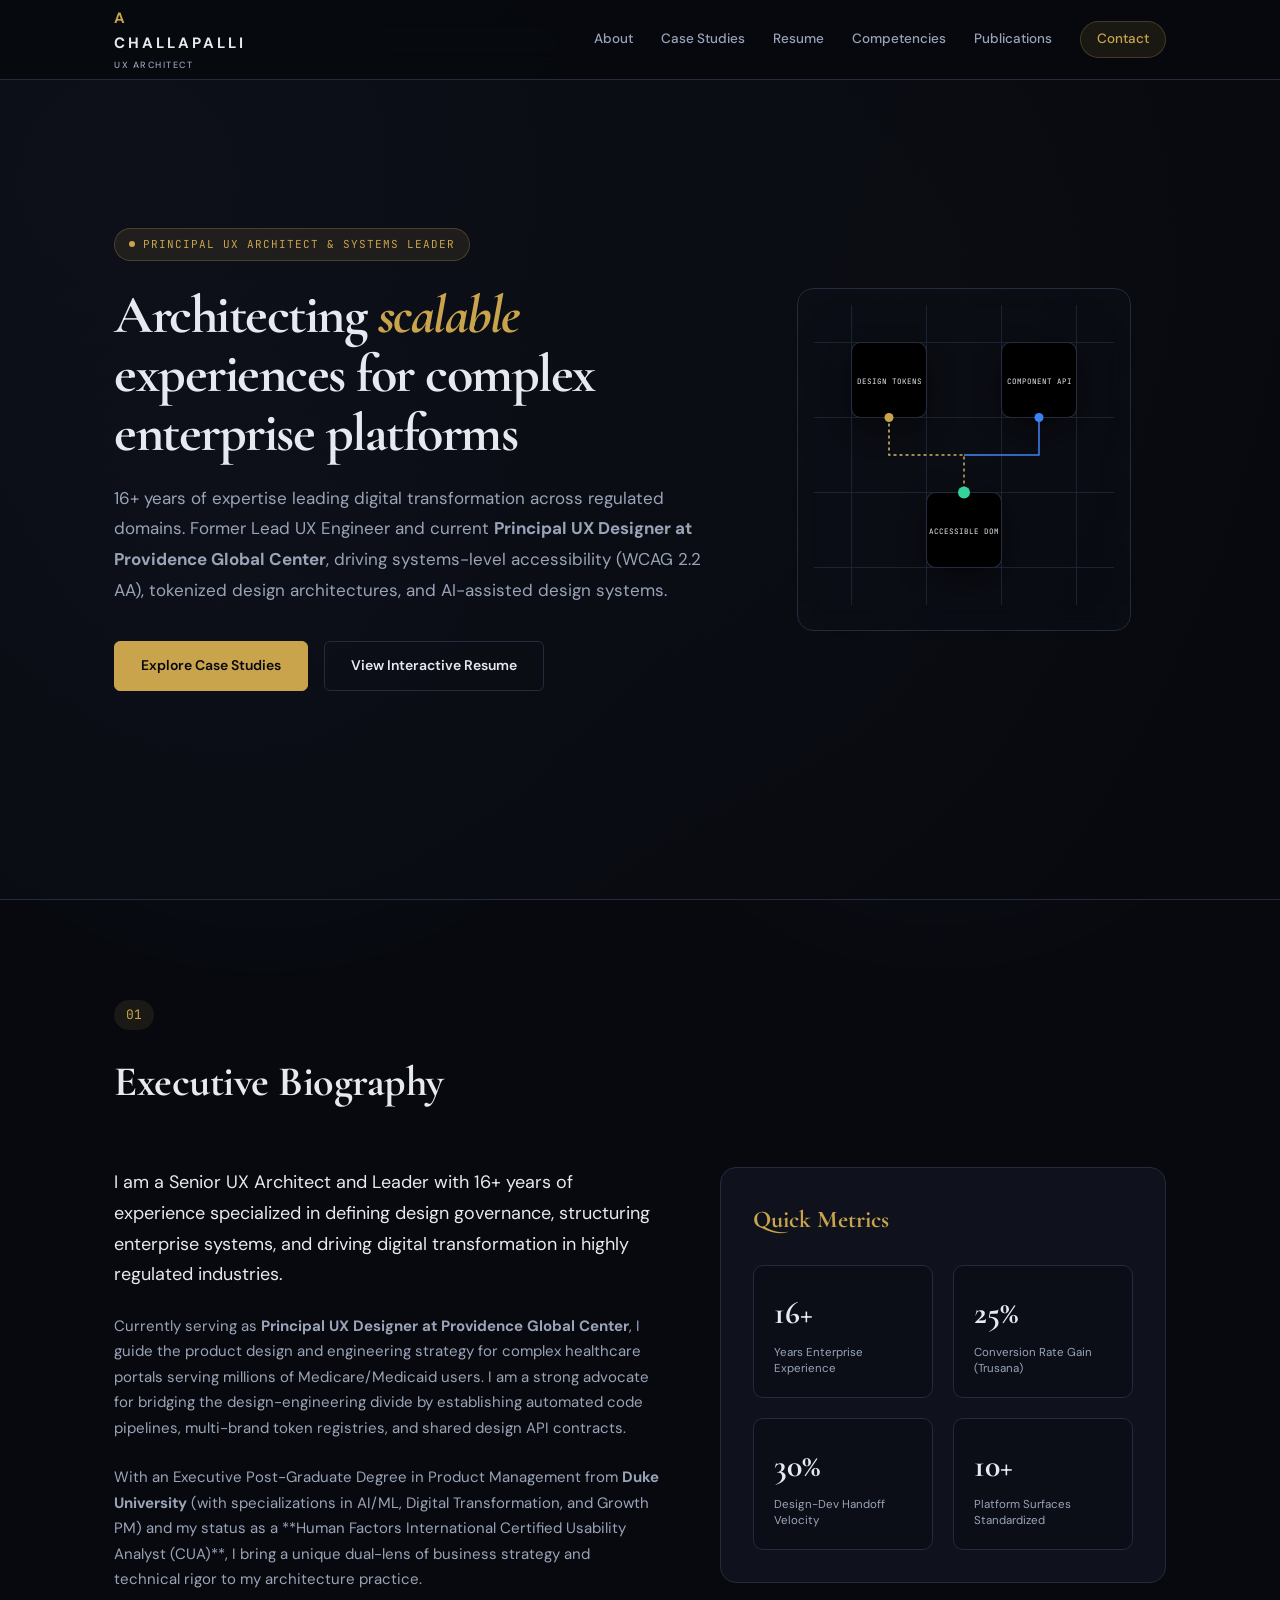
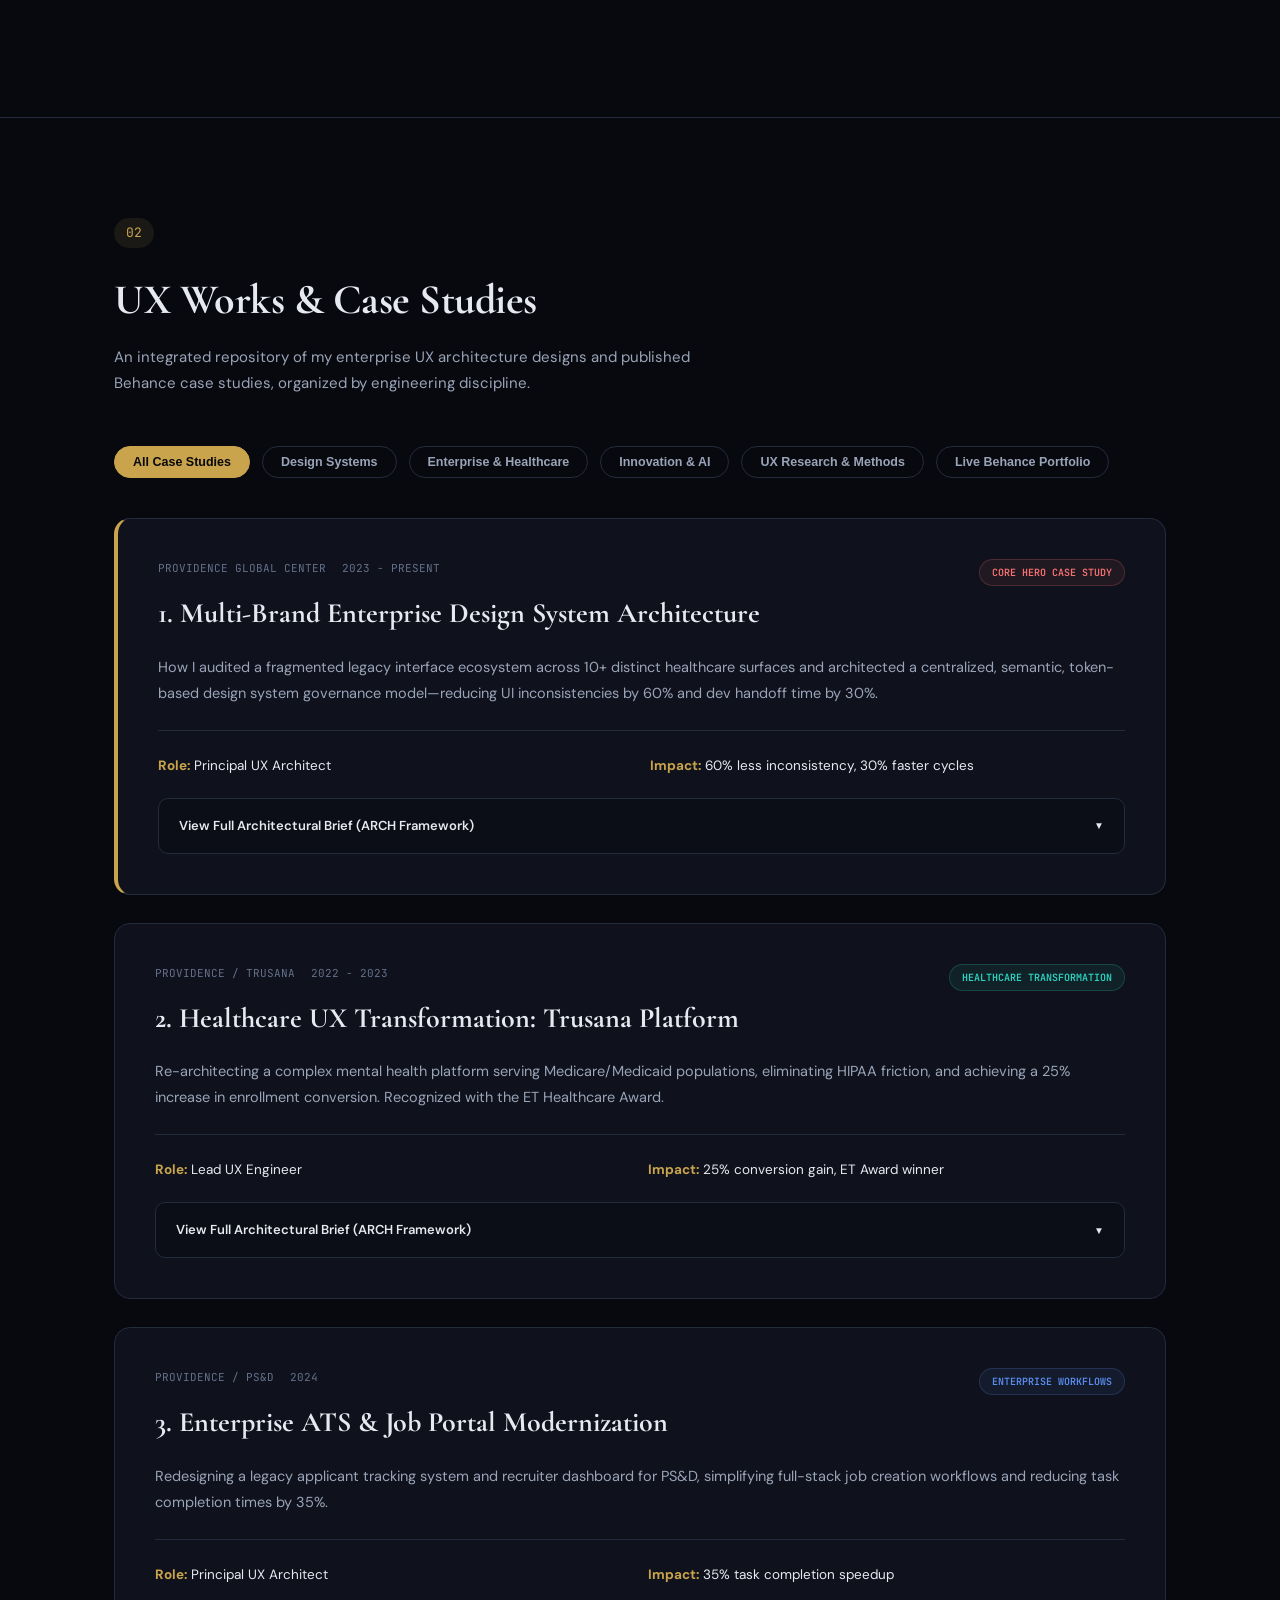
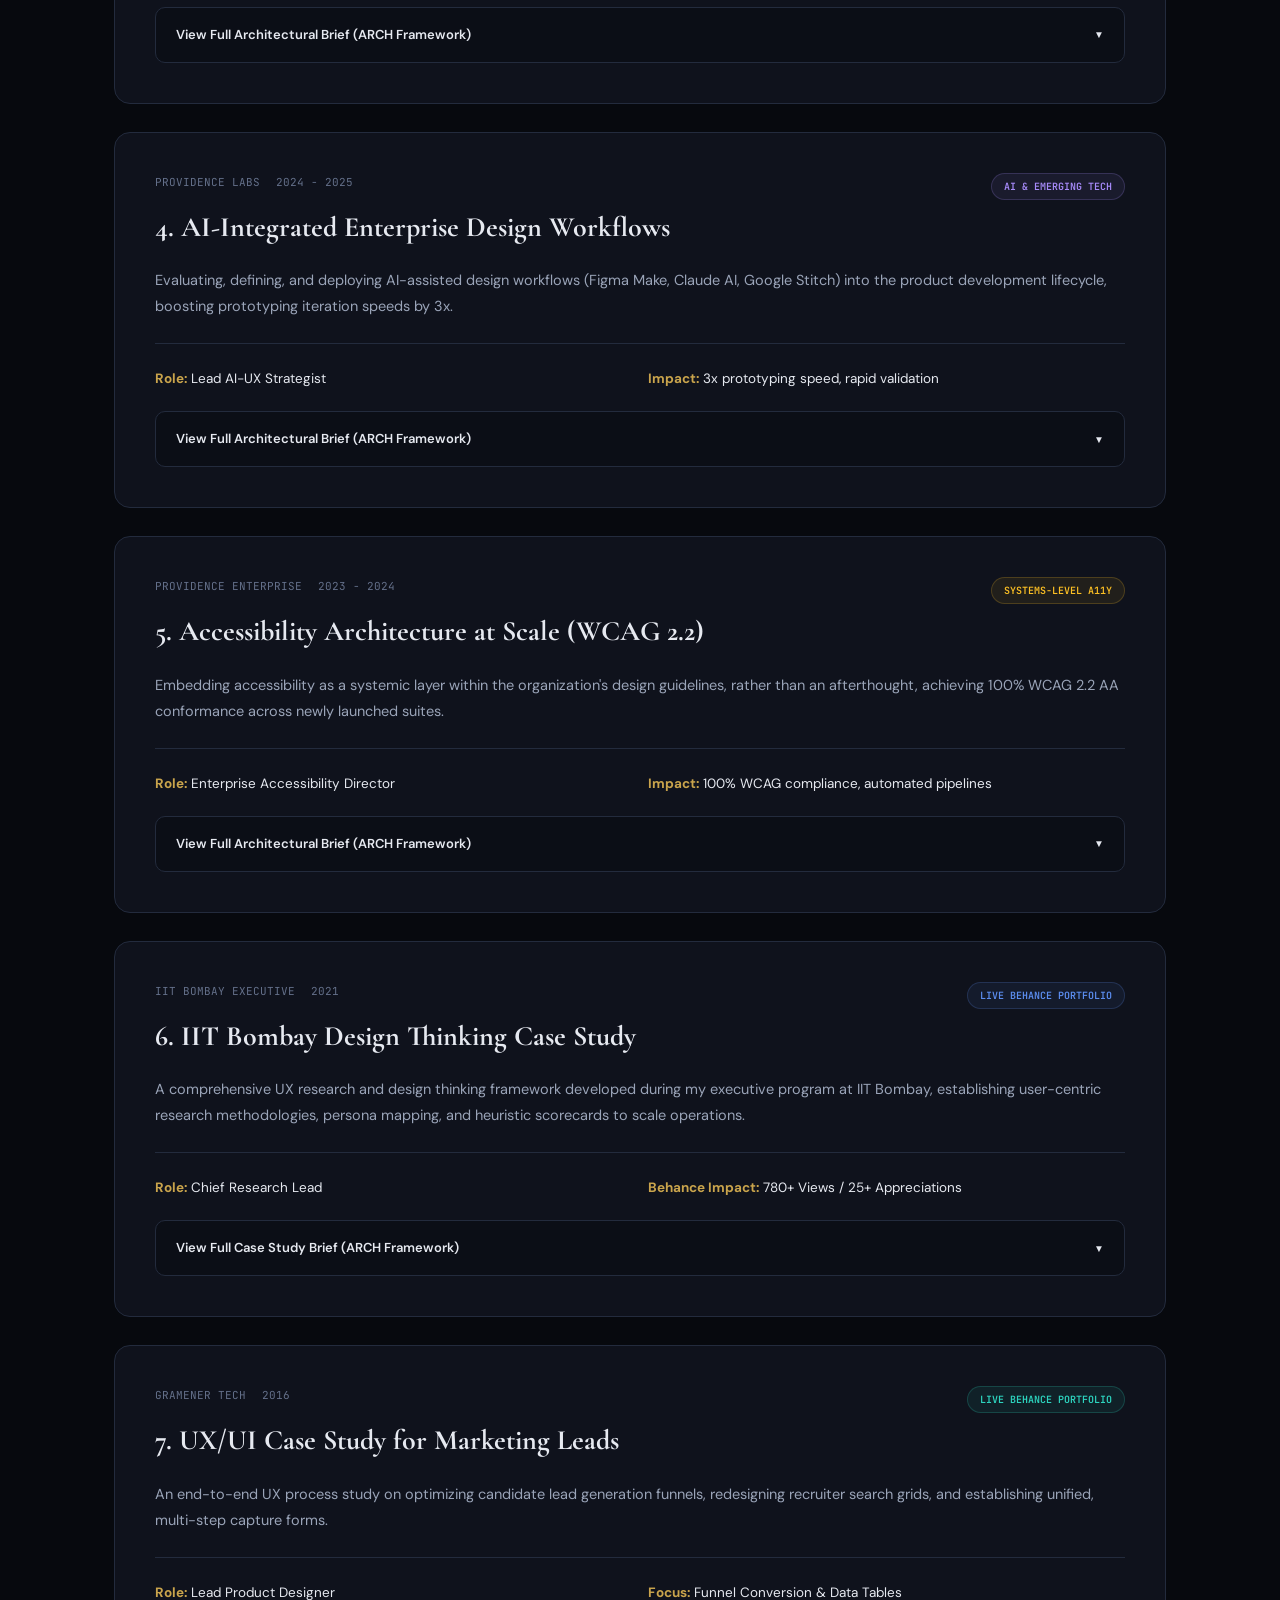
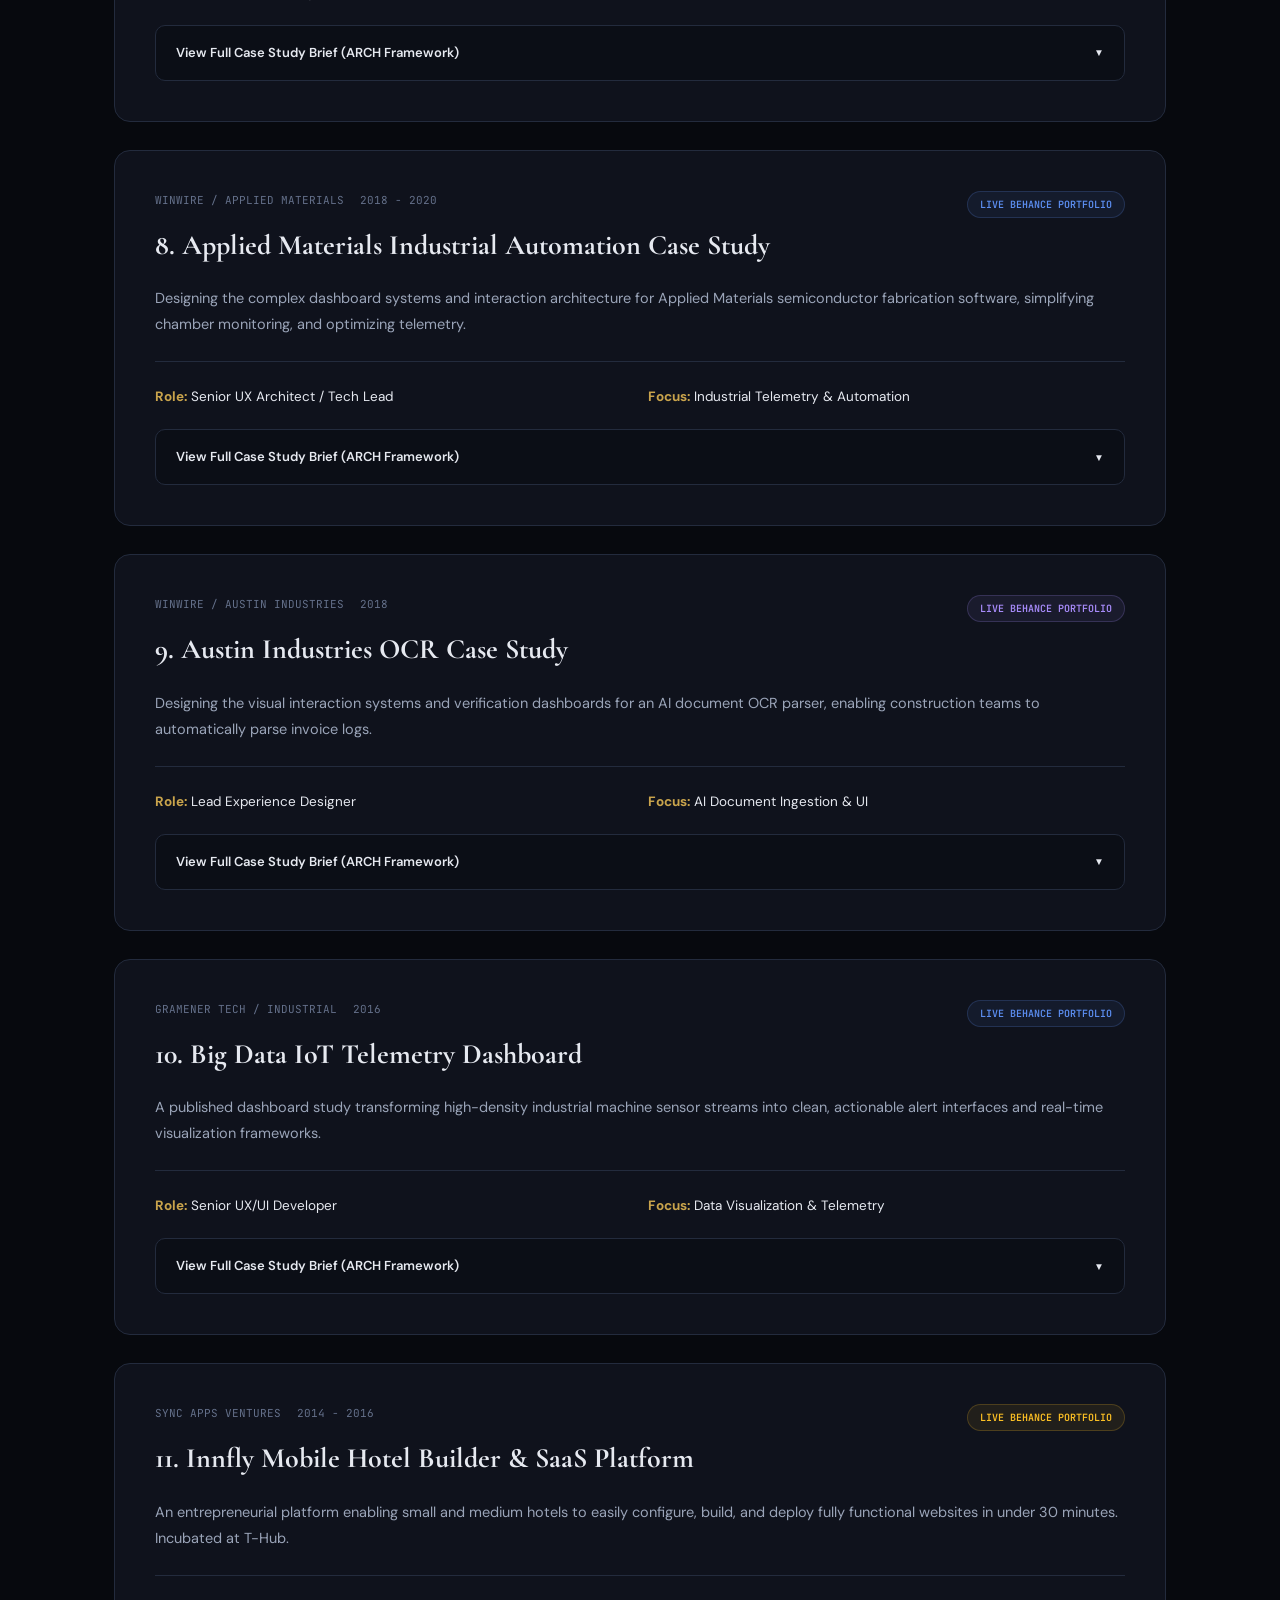
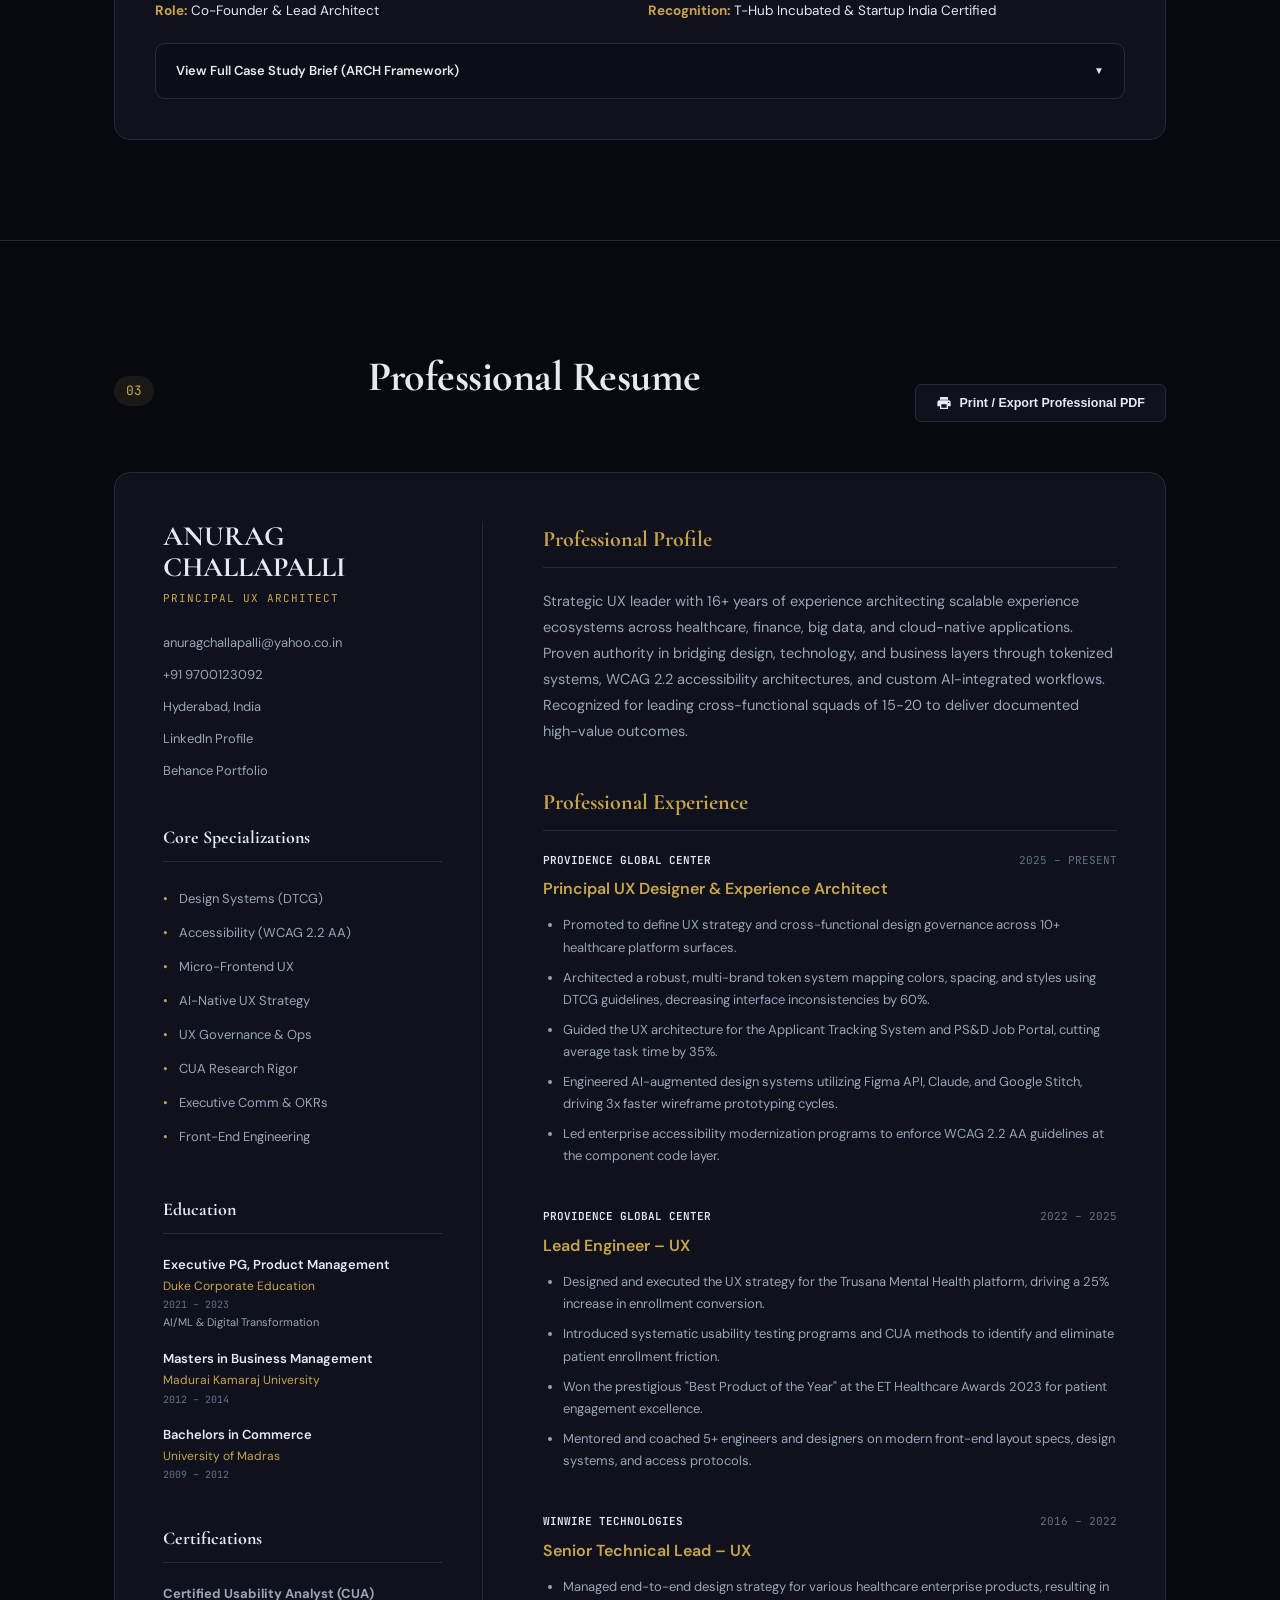
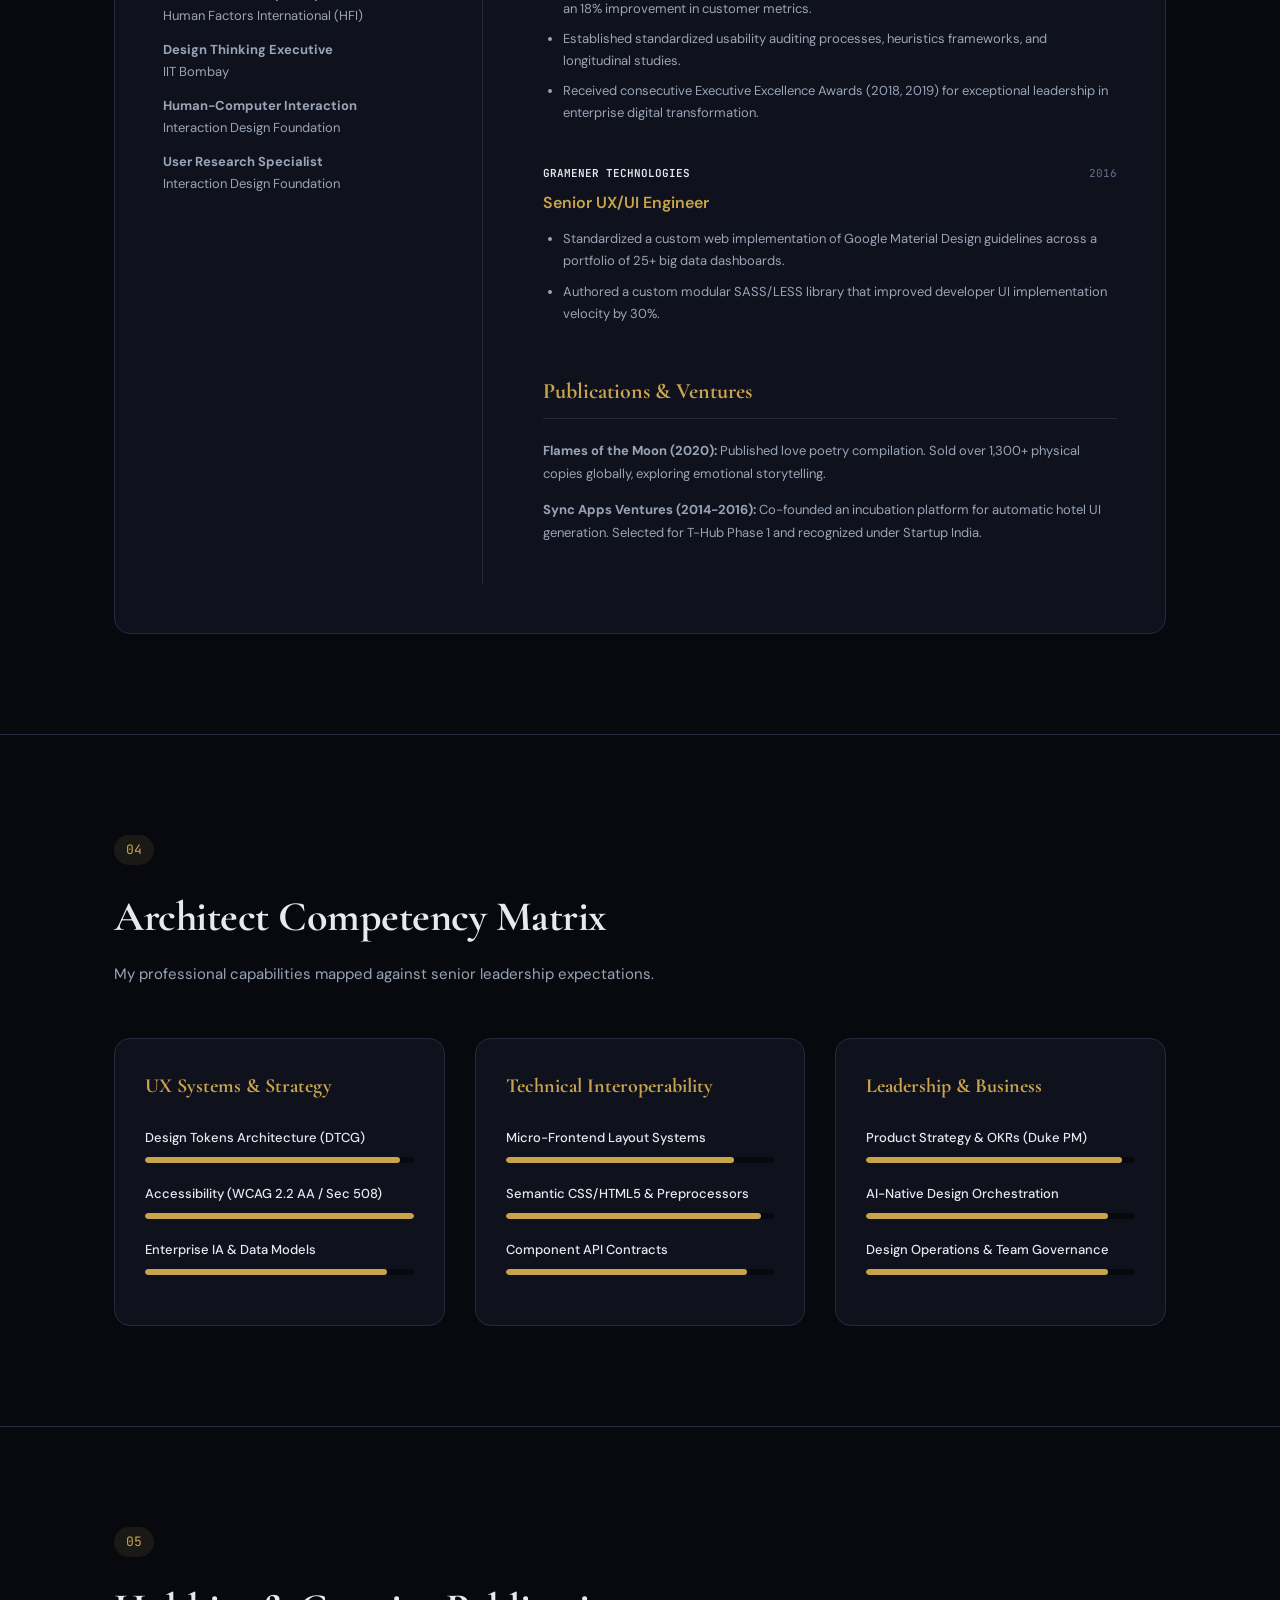
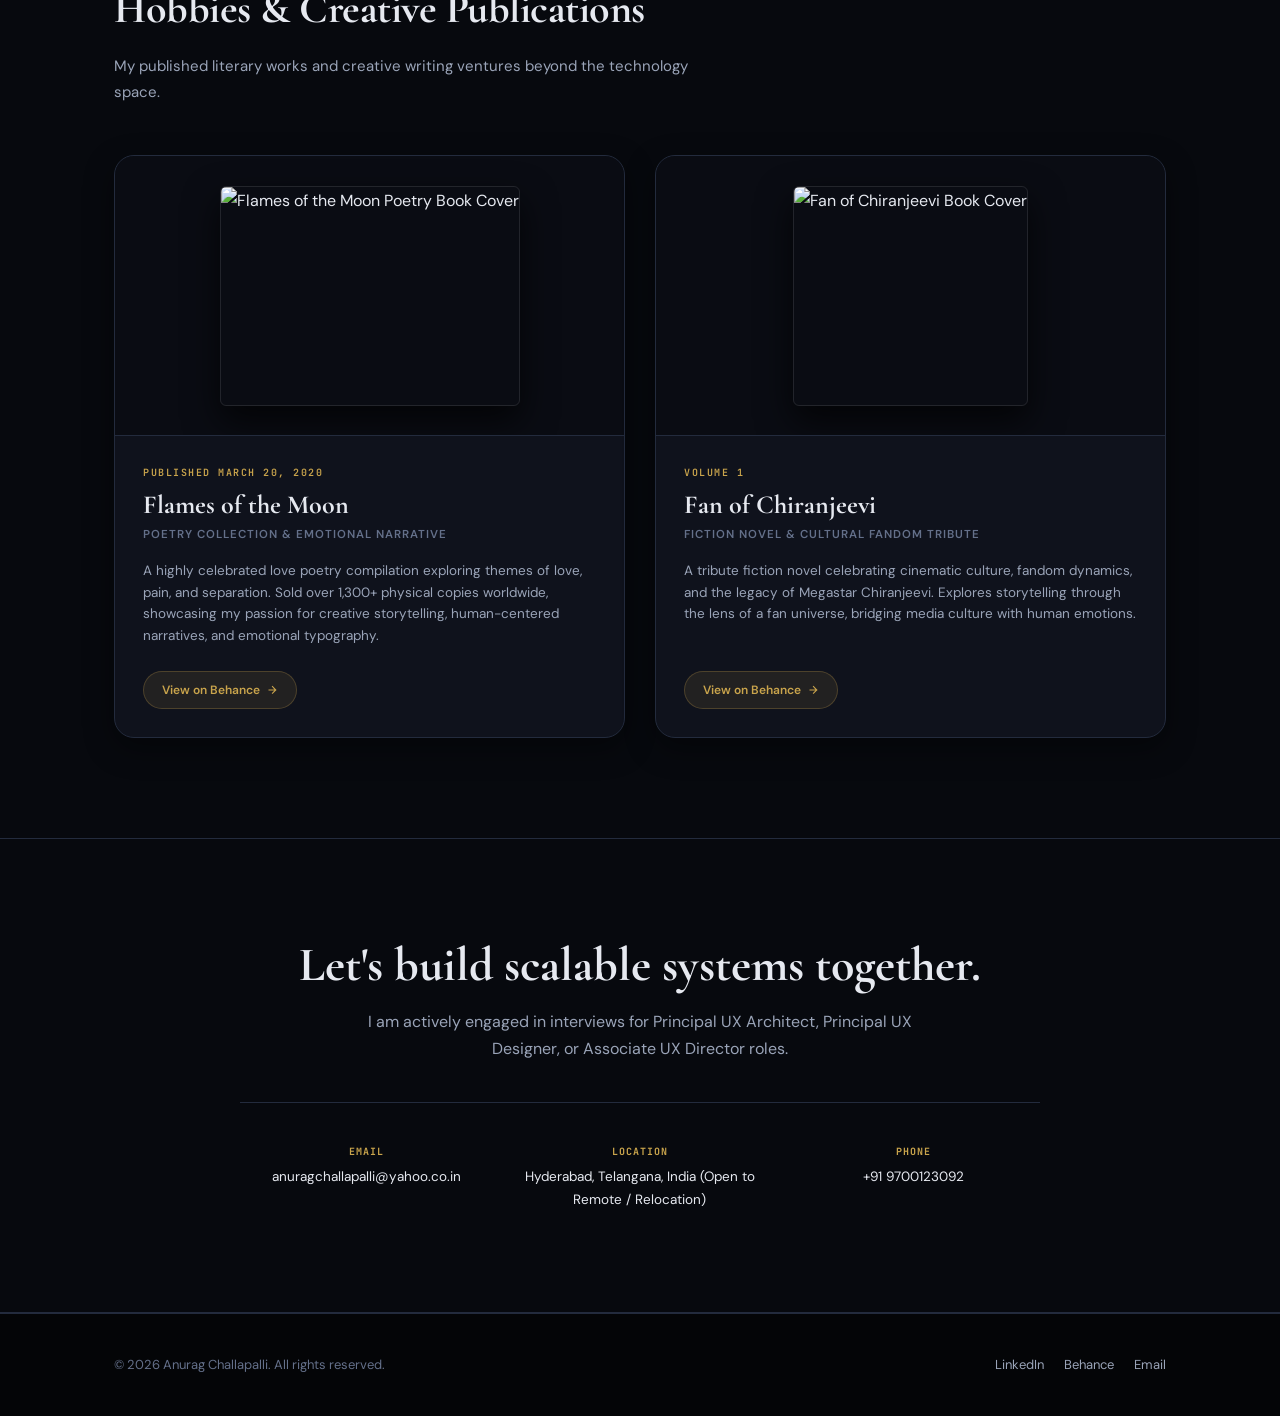
==== index.html @ 76a3640a "Add files via upload index" ====
<!DOCTYPE html>
<html lang="en">
<head>
  <meta charset="UTF-8">
  <meta name="viewport" content="width=device-width, initial-scale=1.0">
  <meta name="description" content="Anurag Challapalli — Principal UX Architect & Systems Leader. 16+ years of experience architecting design systems, digital transformation, and healthcare enterprise experiences.">
  <title>Anurag Challapalli — Principal UX Architect & Systems Leader</title>
  <!-- Google Fonts -->
  <link rel="preconnect" href="https://fonts.googleapis.com">
  <link rel="preconnect" href="https://fonts.gstatic.com" crossorigin>
  <link href="https://fonts.googleapis.com/css2?family=Cormorant+Garamond:ital,wght@0,500;0,700;1,400;1,600&family=DM+Sans:wght@300;400;500;600;700&family=JetBrains+Mono:wght@400;500&display=swap" rel="stylesheet">
  <!-- Stylesheet -->
  <link rel="stylesheet" href="styles.css">
</head>
<body>

  <!-- Background Blur Orbs -->
  <div class="blur-orb orb-1"></div>
  <div class="blur-orb orb-2"></div>
  <div class="blur-orb orb-3"></div>

  <!-- Navigation -->
  <header class="navbar">
    <div class="nav-container">
      <a href="#home" class="logo">
        <span class="logo-accent">A</span>CHALLAPALLI
        <span class="logo-sub">UX ARCHITECT</span>
      </a>
      <nav class="nav-menu">
        <a href="#about" class="nav-item">About</a>
        <a href="#portfolio" class="nav-item">Case Studies</a>
        <a href="#resume" class="nav-item">Resume</a>
        <a href="#competencies" class="nav-item">Competencies</a>
        <a href="#interests" class="nav-item">Publications</a>
        <a href="#contact" class="nav-item contact-btn">Contact</a>
      </nav>
      <button class="mobile-nav-toggle" aria-label="Toggle Navigation">
        <span></span><span></span><span></span>
      </button>
    </div>
  </header>

  <!-- Hero Section -->
  <section id="home" class="hero-section">
    <div class="container hero-grid">
      <div class="hero-text">
        <div class="badge">
          <span class="pulse-dot"></span>
          Principal UX Architect &amp; Systems Leader
        </div>
        <h1>Architecting <em>scalable</em> experiences for complex enterprise platforms</h1>
        <p class="hero-subtext">
          16+ years of expertise leading digital transformation across regulated domains. Former Lead UX Engineer and current <strong>Principal UX Designer at Providence Global Center</strong>, driving systems-level accessibility (WCAG 2.2 AA), tokenized design architectures, and AI-assisted design systems.
        </p>
        <div class="hero-ctas">
          <a href="#portfolio" class="btn btn-primary">Explore Case Studies</a>
          <a href="#resume" class="btn btn-secondary">View Interactive Resume</a>
        </div>
      </div>
      <div class="hero-visual">
        <div class="hero-visual">
          <div class="architecture-grid">
            <!-- Custom SVG grid representing Design Tokens/Architecture -->
            <svg viewBox="0 0 400 400" width="100%" height="100%" class="grid-svg">
              <defs>
                <linearGradient id="gold-grad" x1="0%" y1="0%" x2="100%" y2="100%">
                  <stop offset="0%" stop-color="var(--gold-light)" />
                  <stop offset="100%" stop-color="var(--gold)" />
                </linearGradient>
                <linearGradient id="blue-grad" x1="0%" y1="0%" x2="100%" y2="100%">
                  <stop offset="0%" stop-color="#5B8DEF" />
                  <stop offset="100%" stop-color="#3b82f6" />
                </linearGradient>
              </defs>
              <!-- Background grids -->
              <path d="M 50,0 L 50,400 M 150,0 L 150,400 M 250,0 L 250,400 M 350,0 L 350,400" stroke="var(--border)" stroke-width="1" />
              <path d="M 0,50 L 400,50 M 0,150 L 400,150 M 0,250 L 400,250 M 0,350 L 400,350" stroke="var(--border)" stroke-width="1" />
              
              <!-- Enterprise Design System Blocks -->
              <rect x="50" y="50" width="100" height="100" rx="12" fill="var(--card-bg)" stroke="var(--border)" stroke-width="1.5" class="svg-node" />
              <rect x="250" y="50" width="100" height="100" rx="12" fill="var(--card-bg)" stroke="var(--border)" stroke-width="1.5" class="svg-node" />
              <rect x="150" y="250" width="100" height="100" rx="12" fill="var(--card-bg)" stroke="var(--border)" stroke-width="1.5" class="svg-node" />
              
              <!-- Lines representing API contracts -->
              <path d="M 100,150 L 100,200 L 200,200 L 200,250" fill="none" stroke="url(#gold-grad)" stroke-width="2" stroke-dasharray="4,4" />
              <path d="M 300,150 L 300,200 L 200,200" fill="none" stroke="url(#blue-grad)" stroke-width="2" />
              
              <!-- Nodes -->
              <circle cx="100" cy="150" r="6" fill="var(--gold)" />
              <circle cx="300" cy="150" r="6" fill="#3b82f6" />
              <circle cx="200" cy="250" r="8" fill="var(--emerald)" />
              
              <!-- Text representations -->
              <text x="100" y="105" text-anchor="middle" fill="var(--text-primary)" font-family="'JetBrains Mono', monospace" font-size="10">DESIGN TOKENS</text>
              <text x="300" y="105" text-anchor="middle" fill="var(--text-primary)" font-family="'JetBrains Mono', monospace" font-size="10">COMPONENT API</text>
              <text x="200" y="305" text-anchor="middle" fill="var(--text-primary)" font-family="'JetBrains Mono', monospace" font-size="10">ACCESSIBLE DOM</text>
            </svg>
          </div>
        </div>
      </div>
    </div>
  </section>

  <!-- About / Bio Section -->
  <section id="about" class="about-section">
    <div class="container">
      <div class="section-header">
        <span class="section-number">01</span>
        <h2>Executive Biography</h2>
      </div>
      <div class="about-grid">
        <div class="bio-content">
          <p class="lead-p">
            I am a Senior UX Architect and Leader with 16+ years of experience specialized in defining design governance, structuring enterprise systems, and driving digital transformation in highly regulated industries.
          </p>
          <p>
            Currently serving as <strong>Principal UX Designer at Providence Global Center</strong>, I guide the product design and engineering strategy for complex healthcare portals serving millions of Medicare/Medicaid users. I am a strong advocate for bridging the design-engineering divide by establishing automated code pipelines, multi-brand token registries, and shared design API contracts.
          </p>
          <p>
            With an Executive Post-Graduate Degree in Product Management from <strong>Duke University</strong> (with specializations in AI/ML, Digital Transformation, and Growth PM) and my status as a **Human Factors International Certified Usability Analyst (CUA)**, I bring a unique dual-lens of business strategy and technical rigor to my architecture practice.
          </p>
        </div>
        <div class="quick-facts">
          <h3>Quick Metrics</h3>
          <div class="facts-grid">
            <div class="fact-card">
              <div class="fact-number">16+</div>
              <div class="fact-label">Years Enterprise Experience</div>
            </div>
            <div class="fact-card">
              <div class="fact-number">25%</div>
              <div class="fact-label">Conversion Rate Gain (Trusana)</div>
            </div>
            <div class="fact-card">
              <div class="fact-number">30%</div>
              <div class="fact-label">Design-Dev Handoff Velocity</div>
            </div>
            <div class="fact-card">
              <div class="fact-number">10+</div>
              <div class="fact-label">Platform Surfaces Standardized</div>
            </div>
          </div>
        </div>
      </div>
    </div>
  </section>

  <!-- Portfolio / Case Studies Section -->
  <section id="portfolio" class="portfolio-section">
    <div class="container">
      <div class="section-header">
        <span class="section-number">02</span>
        <h2>UX Works &amp; Case Studies</h2>
        <p class="section-desc">An integrated repository of my enterprise UX architecture designs and published Behance case studies, organized by engineering discipline.</p>
      </div>

      <!-- Category Filter -->
      <div class="filter-container">
        <button class="filter-btn active" data-filter="all">All Case Studies</button>
        <button class="filter-btn" data-filter="systems">Design Systems</button>
        <button class="filter-btn" data-filter="transformation">Enterprise &amp; Healthcare</button>
        <button class="filter-btn" data-filter="innovation">Innovation &amp; AI</button>
        <button class="filter-btn" data-filter="research">UX Research &amp; Methods</button>
        <button class="filter-btn" data-filter="behance">Live Behance Portfolio</button>
      </div>

      <!-- Projects Grid -->
      <div class="projects-grid">

        <!-- Case 1: Providence Design System -->
        <article class="project-card hero-project" data-category="systems">
          <div class="project-badge badge-red">Core Hero Case Study</div>
          <div class="project-content">
            <div class="project-meta">
              <span class="project-client">PROVIDENCE GLOBAL CENTER</span>
              <span class="project-timeline">2023 - PRESENT</span>
            </div>
            <h3>1. Multi-Brand Enterprise Design System Architecture</h3>
            <p class="project-summary">
              How I audited a fragmented legacy interface ecosystem across 10+ distinct healthcare surfaces and architected a centralized, semantic, token-based design system governance model—reducing UI inconsistencies by 60% and dev handoff time by 30%.
            </p>
            
            <div class="project-details">
              <div class="details-grid">
                <div>
                  <strong>Role:</strong> Principal UX Architect
                </div>
                <div>
                  <strong>Impact:</strong> 60% less inconsistency, 30% faster cycles
                </div>
              </div>
              
              <!-- Accordion Detail View -->
              <div class="accordion-panel">
                <div class="accordion-header">
                  <span>View Full Architectural Brief (ARCH Framework)</span>
                  <span class="accordion-arrow">▼</span>
                </div>
                <div class="accordion-body">
                  <div class="arch-framework">
                    <div class="arch-block">
                      <div class="arch-letter">A</div>
                      <div class="arch-text">
                        <strong>Architecture Context:</strong> 10+ disconnected product lines serving US healthcare systems with severe layout inconsistencies, rendering variations, and hundreds of custom CSS variables defined in individual silos. Handoffs were slow and error-prone.
                      </div>
                    </div>
                    <div class="arch-block">
                      <div class="arch-letter">R</div>
                      <div class="arch-text">
                        <strong>Requirements & Gaps:</strong> A unified, accessible (WCAG 2.2 AA) system was needed. It had to support multiple sub-brands (theming), map clearly to React/HTML components, establish federated governance, and align to DTCG (Design Token Community Group) data formats.
                      </div>
                    </div>
                    <div class="arch-block">
                      <div class="arch-letter">C</div>
                      <div class="arch-text">
                        <strong>Conceptual Solution & Execution:</strong> Formulated a three-tier token model (Global -> Alias -> Component) using Style Dictionary to export styles to iOS, Android, and Web components. Established a federated governance structure where cross-functional product designers and UI engineers voted on component extensions via GitHub RFCs.
                      </div>
                    </div>
                    <div class="arch-block">
                      <div class="arch-letter">H</div>
                      <div class="arch-text">
                        <strong>Handoff & Architectural Outcomes:</strong> Eradicated redundant specs. The design-to-code pipeline is fully automated via Figma API and GitHub Actions. UI debt dropped 60%, and engineering onboarding time fell by 40% due to unified component APIs.
                      </div>
                    </div>
                  </div>
                </div>
              </div>
            </div>
          </div>
        </article>

        <!-- Case 2: Trusana -->
        <article class="project-card" data-category="transformation">
          <div class="project-badge badge-teal">Healthcare Transformation</div>
          <div class="project-content">
            <div class="project-meta">
              <span class="project-client">PROVIDENCE / TRUSANA</span>
              <span class="project-timeline">2022 - 2023</span>
            </div>
            <h3>2. Healthcare UX Transformation: Trusana Platform</h3>
            <p class="project-summary">
              Re-architecting a complex mental health platform serving Medicare/Medicaid populations, eliminating HIPAA friction, and achieving a 25% increase in enrollment conversion. Recognized with the ET Healthcare Award.
            </p>
            <div class="project-details">
              <div class="details-grid">
                <div>
                  <strong>Role:</strong> Lead UX Engineer
                </div>
                <div>
                  <strong>Impact:</strong> 25% conversion gain, ET Award winner
                </div>
              </div>
              <div class="accordion-panel">
                <div class="accordion-header">
                  <span>View Full Architectural Brief (ARCH Framework)</span>
                  <span class="accordion-arrow">▼</span>
                </div>
                <div class="accordion-body">
                  <div class="arch-framework">
                    <div class="arch-block">
                      <div class="arch-letter">A</div>
                      <div class="arch-text">
                        <strong>Architecture Context:</strong> Mental health enrollment app serving high-vulnerability populations (seniors, low-income) with severe cognitive barriers and strict federal regulations (HIPAA, WCAG 2.1).
                      </div>
                    </div>
                    <div class="arch-block">
                      <div class="arch-letter">R</div>
                      <div class="arch-text">
                        <strong>Requirements & Gaps:</strong> The legacy user journey had 14 steps, complex form logic, and high abandon rates. Needed a simplified progressive disclosure architecture and strict assistive technology compatibility.
                      </div>
                    </div>
                    <div class="arch-block">
                      <div class="arch-letter">C</div>
                      <div class="arch-text">
                        <strong>Conceptual Solution:</strong> Redesigned the information architecture down to a 4-step progressive wizard. Built accessible custom input models with robust client-side validation mechanisms. Integrated accessible keyboard focus traps and aria-live announcements.
                      </div>
                    </div>
                    <div class="arch-block">
                      <div class="arch-letter">H</div>
                      <div class="arch-text">
                        <strong>Handoff & Outcomes:</strong> Delivered a fully compliant WCAG AA interactive architecture. Measured a 25% leap in platform conversion rates. The platform won the prestigious "Best Product of the Year" at the 2023 ET Healthcare Awards.
                      </div>
                    </div>
                  </div>
                </div>
              </div>
            </div>
          </div>
        </article>

        <!-- Case 3: ATS Modernization -->
        <article class="project-card" data-category="transformation">
          <div class="project-badge badge-blue">Enterprise Workflows</div>
          <div class="project-content">
            <div class="project-meta">
              <span class="project-client">PROVIDENCE / PS&amp;D</span>
              <span class="project-timeline">2024</span>
            </div>
            <h3>3. Enterprise ATS &amp; Job Portal Modernization</h3>
            <p class="project-summary">
              Redesigning a legacy applicant tracking system and recruiter dashboard for PS&D, simplifying full-stack job creation workflows and reducing task completion times by 35%.
            </p>
            <div class="project-details">
              <div class="details-grid">
                <div>
                  <strong>Role:</strong> Principal UX Architect
                </div>
                <div>
                  <strong>Impact:</strong> 35% task completion speedup
                </div>
              </div>
              <div class="accordion-panel">
                <div class="accordion-header">
                  <span>View Full Architectural Brief (ARCH Framework)</span>
                  <span class="accordion-arrow">▼</span>
                </div>
                <div class="accordion-body">
                  <div class="arch-framework">
                    <div class="arch-block">
                      <div class="arch-letter">A</div>
                      <div class="arch-text">
                        <strong>Architecture Context:</strong> Recruiter ATS platforms used daily by healthcare staffing agents. Extremely dense tabular data, complex filtering requirements, and slow page loading due to massive payloads.
                      </div>
                    </div>
                    <div class="arch-block">
                      <div class="arch-letter">R</div>
                      <div class="arch-text">
                        <strong>Requirements & Gaps:</strong> Heavy cognitive load; key candidate actions were hidden behind multiple submenus. Recruiters were taking over 4 minutes to create and assign job postings.
                      </div>
                    </div>
                    <div class="arch-block">
                      <div class="arch-letter">C</div>
                      <div class="arch-text">
                        <strong>Conceptual Solution:</strong> Engineered a modular UI grid framework. Established customizable data tables with robust batch-action models. Architected a three-pane navigation scheme displaying filtering, results, and applicant profiles in a single cohesive canvas.
                      </div>
                    </div>
                    <div class="arch-block">
                      <div class="arch-letter">H</div>
                      <div class="arch-text">
                        <strong>Handoff & Outcomes:</strong> Streamlined recruiter workflows down to under 2.5 minutes on average (a 35% time reduction). API payload sizes were reduced by 40% due to lazy loading grids mapped to standard front-end data hooks.
                      </div>
                    </div>
                  </div>
                </div>
              </div>
            </div>
          </div>
        </article>

        <!-- Case 4: AI Workflows -->
        <article class="project-card" data-category="innovation">
          <div class="project-badge badge-purple">AI &amp; Emerging Tech</div>
          <div class="project-content">
            <div class="project-meta">
              <span class="project-client">PROVIDENCE LABS</span>
              <span class="project-timeline">2024 - 2025</span>
            </div>
            <h3>4. AI-Integrated Enterprise Design Workflows</h3>
            <p class="project-summary">
              Evaluating, defining, and deploying AI-assisted design workflows (Figma Make, Claude AI, Google Stitch) into the product development lifecycle, boosting prototyping iteration speeds by 3x.
            </p>
            <div class="project-details">
              <div class="details-grid">
                <div>
                  <strong>Role:</strong> Lead AI-UX Strategist
                </div>
                <div>
                  <strong>Impact:</strong> 3x prototyping speed, rapid validation
                </div>
              </div>
              <div class="accordion-panel">
                <div class="accordion-header">
                  <span>View Full Architectural Brief (ARCH Framework)</span>
                  <span class="accordion-arrow">▼</span>
                </div>
                <div class="accordion-body">
                  <div class="arch-framework">
                    <div class="arch-block">
                      <div class="arch-letter">A</div>
                      <div class="arch-text">
                        <strong>Architecture Context:</strong> An enterprise design organization of 40+ designers struggling to keep pace with rapid sprint iterations, spending too much manual effort on wireframing variations and repetitive specifications.
                      </div>
                    </div>
                    <div class="arch-block">
                      <div class="arch-letter">R</div>
                      <div class="arch-text">
                        <strong>Requirements & Gaps:</strong> Needed a formal governance framework for leveraging AI tools safely (no proprietary data leaks) while maximizing efficiency and maintaining strict design system compliance.
                      </div>
                    </div>
                    <div class="arch-block">
                      <div class="arch-letter">C</div>
                      <div class="arch-text">
                        <strong>Conceptual Solution:</strong> Formulated an "AI-Augmented Design Pipeline". Trained specialized LLM agents (Claude) on our design system syntax rules. Built automated custom prompts to convert text descriptions of healthcare workflows into valid Figma-compliant JSON schemas.
                      </div>
                    </div>
                    <div class="arch-block">
                      <div class="arch-letter">H</div>
                      <div class="arch-text">
                        <strong>Handoff & Outcomes:</strong> Achieved a 3x acceleration in initial wireframe iterations. Enabled non-designers (PMs, analysts) to generate on-brand mocks in real-time workshops, reducing overall design lifecycle lead times by 20%.
                      </div>
                    </div>
                  </div>
                </div>
              </div>
            </div>
          </div>
        </article>

        <!-- Case 5: Accessibility at Scale -->
        <article class="project-card" data-category="systems">
          <div class="project-badge badge-amber">Systems-Level A11y</div>
          <div class="project-content">
            <div class="project-meta">
              <span class="project-client">PROVIDENCE ENTERPRISE</span>
              <span class="project-timeline">2023 - 2024</span>
            </div>
            <h3>5. Accessibility Architecture at Scale (WCAG 2.2)</h3>
            <p class="project-summary">
              Embedding accessibility as a systemic layer within the organization's design guidelines, rather than an afterthought, achieving 100% WCAG 2.2 AA conformance across newly launched suites.
            </p>
            <div class="project-details">
              <div class="details-grid">
                <div>
                  <strong>Role:</strong> Enterprise Accessibility Director
                </div>
                <div>
                  <strong>Impact:</strong> 100% WCAG compliance, automated pipelines
                </div>
              </div>
              <div class="accordion-panel">
                <div class="accordion-header">
                  <span>View Full Architectural Brief (ARCH Framework)</span>
                  <span class="accordion-arrow">▼</span>
                </div>
                <div class="accordion-body">
                  <div class="arch-framework">
                    <div class="arch-block">
                      <div class="arch-letter">A</div>
                      <div class="arch-text">
                        <strong>Architecture Context:</strong> Massive multi-brand healthcare applications lacking systematic screen-reader and keyboard support, resulting in regulatory risk and user friction.
                      </div>
                    </div>
                    <div class="arch-block">
                      <div class="arch-letter">R</div>
                      <div class="arch-text">
                        <strong>Requirements & Gaps:</strong> Post-development QA was finding a11y bugs too late. Gaps included poor focus state management, missing semantic landmarks, and contrast failures in the multi-brand color variables.
                      </div>
                    </div>
                    <div class="arch-block">
                      <div class="arch-letter">C</div>
                      <div class="arch-text">
                        <strong>Conceptual Solution:</strong> Rebuilt the core color system around HSL values to guarantee 4.5:1 contrast mathematically inside the design token layer. Implemented ARIA annotation templates directly in Figma libraries and embedded automated axe-core scanning into engineering CI/CD workflows.
                      </div>
                    </div>
                    <div class="arch-block">
                      <div class="arch-letter">H</div>
                      <div class="arch-text">
                        <strong>Handoff & Outcomes:</strong> Gained 100% WCAG compliance on all new core patient surfaces. Shrewdly reduced post-production accessibility bugs by 90%, saving thousands in refactoring costs.
                      </div>
                    </div>
                  </div>
                </div>
              </div>
            </div>
          </div>
        </article>

        <!-- ==================== LIVE BEHANCE & DETAILED PORTFOLIO WORKS ==================== -->

        <!-- Case 6: IIT Bombay Case Study -->
        <article class="project-card" data-category="research,behance">
          <div class="project-badge badge-blue">Live Behance Portfolio</div>
          <div class="project-content">
            <div class="project-meta">
              <span class="project-client">IIT BOMBAY EXECUTIVE</span>
              <span class="project-timeline">2021</span>
            </div>
            <h3>6. IIT Bombay Design Thinking Case Study</h3>
            <p class="project-summary">
              A comprehensive UX research and design thinking framework developed during my executive program at IIT Bombay, establishing user-centric research methodologies, persona mapping, and heuristic scorecards to scale operations.
            </p>
            <div class="project-details">
              <div class="details-grid">
                <div>
                  <strong>Role:</strong> Chief Research Lead
                </div>
                <div>
                  <strong>Behance Impact:</strong> 780+ Views / 25+ Appreciations
                </div>
              </div>
              <div class="accordion-panel">
                <div class="accordion-header">
                  <span>View Full Case Study Brief (ARCH Framework)</span>
                  <span class="accordion-arrow">▼</span>
                </div>
                <div class="accordion-body">
                  <div class="arch-framework">
                    <div class="arch-block">
                      <div class="arch-letter">A</div>
                      <div class="arch-text">
                        <strong>Architecture Context:</strong> Enterprise corporate environments requiring standardized innovation processes but restricted by traditional waterfall development paradigms.
                      </div>
                    </div>
                    <div class="arch-block">
                      <div class="arch-letter">R</div>
                      <div class="arch-text">
                        <strong>Requirements & Gaps:</strong> Product teams lacked a structured, repeatable model to extract, validate, and convert user pain points into technical product requirements, resulting in mismatched features.
                      </div>
                    </div>
                    <div class="arch-block">
                      <div class="arch-letter">C</div>
                      <div class="arch-text">
                        <strong>Conceptual Solution:</strong> Formulated a custom 5-phase Design Thinking blueprint. Designed extensive user interview scripts (15+ key actors), empathy maps, and heuristic checklist dashboards to score interface health rapidly.
                      </div>
                    </div>
                    <div class="arch-block">
                      <div class="arch-letter">H</div>
                      <div class="arch-text">
                        <strong>Handoff & Outcomes:</strong> Successfully deployed this framework across active product teams, shortening discovery phases by 25%. The case study remains my highest-rated methodological guide on Behance.
                      </div>
                    </div>
                  </div>
                </div>
              </div>
            </div>
          </div>
        </article>

        <!-- Case 7: UX/UI Case Study for Marketing Leads -->
        <article class="project-card" data-category="transformation,behance">
          <div class="project-badge badge-teal">Live Behance Portfolio</div>
          <div class="project-content">
            <div class="project-meta">
              <span class="project-client">GRAMENER TECH</span>
              <span class="project-timeline">2016</span>
            </div>
            <h3>7. UX/UI Case Study for Marketing Leads</h3>
            <p class="project-summary">
              An end-to-end UX process study on optimizing candidate lead generation funnels, redesigning recruiter search grids, and establishing unified, multi-step capture forms.
            </p>
            <div class="project-details">
              <div class="details-grid">
                <div>
                  <strong>Role:</strong> Lead Product Designer
                </div>
                <div>
                  <strong>Focus:</strong> Funnel Conversion &amp; Data Tables
                </div>
              </div>
              <div class="accordion-panel">
                <div class="accordion-header">
                  <span>View Full Case Study Brief (ARCH Framework)</span>
                  <span class="accordion-arrow">▼</span>
                </div>
                <div class="accordion-body">
                  <div class="arch-framework">
                    <div class="arch-block">
                      <div class="arch-letter">A</div>
                      <div class="arch-text">
                        <strong>Architecture Context:</strong> Candidate tracking database with high dropouts in form-fills and slow lead processing times due to recruiter-facing tabular layout clutter.
                      </div>
                    </div>
                    <div class="arch-block">
                      <div class="arch-letter">R</div>
                      <div class="arch-text">
                        <strong>Requirements & Gaps:</strong> Long 3-column input structures, lack of inline data validation, and non-responsive lead tables that failed on mobile viewports.
                      </div>
                    </div>
                    <div class="arch-block">
                      <div class="arch-letter">C</div>
                      <div class="arch-text">
                        <strong>Conceptual Solution:</strong> Redesigned the registration process into a single-column, progressive step-form. Architected recruiters' lead boards to use modular cards with batch-editing triggers, and added responsive CSS flex layouts.
                      </div>
                    </div>
                    <div class="arch-block">
                      <div class="arch-letter">H</div>
                      <div class="arch-text">
                        <strong>Handoff & Outcomes:</strong> Documented a 30% speedup in recruiter lead-processing workflows. Delivered complete HTML/CSS static specifications directly integrated into the Gramener core web portals.
                      </div>
                    </div>
                  </div>
                </div>
              </div>
            </div>
          </div>
        </article>

        <!-- Case 8: Applied Materials Case Study -->
        <article class="project-card" data-category="transformation,behance">
          <div class="project-badge badge-blue">Live Behance Portfolio</div>
          <div class="project-content">
            <div class="project-meta">
              <span class="project-client">WINWIRE / APPLIED MATERIALS</span>
              <span class="project-timeline">2018 - 2020</span>
            </div>
            <h3>8. Applied Materials Industrial Automation Case Study</h3>
            <p class="project-summary">
              Designing the complex dashboard systems and interaction architecture for Applied Materials semiconductor fabrication software, simplifying chamber monitoring, and optimizing telemetry.
            </p>
            <div class="project-details">
              <div class="details-grid">
                <div>
                  <strong>Role:</strong> Senior UX Architect / Tech Lead
                </div>
                <div>
                  <strong>Focus:</strong> Industrial Telemetry &amp; Automation
                </div>
              </div>
              <div class="accordion-panel">
                <div class="accordion-header">
                  <span>View Full Case Study Brief (ARCH Framework)</span>
                  <span class="accordion-arrow">▼</span>
                </div>
                <div class="accordion-body">
                  <div class="arch-framework">
                    <div class="arch-block">
                      <div class="arch-letter">A</div>
                      <div class="arch-text">
                        <strong>Architecture Context:</strong> Semiconductor fabrication facilities running heavy automation control suites. Operators managed 100+ chambers concurrently, presenting millions of telemetry updates in a dense layout with high cognitive load.
                      </div>
                    </div>
                    <div class="arch-block">
                      <div class="arch-letter">R</div>
                      <div class="arch-text">
                        <strong>Requirements & Gaps:</strong> Legacy interface had complex, nested configuration inputs, lack of predictive diagnostic charts, and slow interface rendering leading to critical alert delays.
                      </div>
                    </div>
                    <div class="arch-block">
                      <div class="arch-letter">C</div>
                      <div class="arch-text">
                        <strong>Conceptual Solution:</strong> Built a dynamic workspace UI featuring interactive visual card clusters for chamber groups. Architected real-time performance telemetry charts that update dynamically under 100ms, and embedded clear threshold alarms for safety shutdowns.
                      </div>
                    </div>
                    <div class="arch-block">
                      <div class="arch-letter">H</div>
                      <div class="arch-text">
                        <strong>Handoff & Outcomes:</strong> Replaced multiple siloed desktop controls with a single unified, responsive web portal. Documented a 35% reduction in machinery diagnostic error rates, earning WinWire's Executive Excellence Award.
                      </div>
                    </div>
                  </div>
                </div>
              </div>
            </div>
          </div>
        </article>

        <!-- Case 9: Austin Industries OCR Case Study -->
        <article class="project-card" data-category="innovation,behance">
          <div class="project-badge badge-purple">Live Behance Portfolio</div>
          <div class="project-content">
            <div class="project-meta">
              <span class="project-client">WINWIRE / AUSTIN INDUSTRIES</span>
              <span class="project-timeline">2018</span>
            </div>
            <h3>9. Austin Industries OCR Case Study</h3>
            <p class="project-summary">
              Designing the visual interaction systems and verification dashboards for an AI document OCR parser, enabling construction teams to automatically parse invoice logs.
            </p>
            <div class="project-details">
              <div class="details-grid">
                <div>
                  <strong>Role:</strong> Lead Experience Designer
                </div>
                <div>
                  <strong>Focus:</strong> AI Document Ingestion &amp; UI
                </div>
              </div>
              <div class="accordion-panel">
                <div class="accordion-header">
                  <span>View Full Case Study Brief (ARCH Framework)</span>
                  <span class="accordion-arrow">▼</span>
                </div>
                <div class="accordion-body">
                  <div class="arch-framework">
                    <div class="arch-block">
                      <div class="arch-letter">A</div>
                      <div class="arch-text">
                        <strong>Architecture Context:</strong> Processing thousands of paper-based log forms manually in field environments, causing significant data input lag and cataloging errors.
                      </div>
                    </div>
                    <div class="arch-block">
                      <div class="arch-letter">R</div>
                      <div class="arch-text">
                        <strong>Requirements & Gaps:</strong> The interface needed to support batch drag-and-drop ingestion, display OCR confidence metrics clearly, and let human reviewers quickly flag machine parsing errors.
                      </div>
                    </div>
                    <div class="arch-block">
                      <div class="arch-letter">C</div>
                      <div class="arch-text">
                        <strong>Conceptual Solution:</strong> Structured a split-view design layout: the parsed machine text on the right and the physical document on the left. Embedded color-coded tags indicating parsing certainty, and added quick keyboard navigation binds.
                      </div>
                    </div>
                    <div class="arch-block">
                      <div class="arch-letter">H</div>
                      <div class="arch-text">
                        <strong>Handoff & Outcomes:</strong> Boosted invoice digitizing speeds by 50%. The interface component patterns were standardized as reuse templates in the company's private Angular component registry.
                      </div>
                    </div>
                  </div>
                </div>
              </div>
            </div>
          </div>
        </article>

        <!-- Case 10: Big Data IoT Telemetry Dashboard -->
        <article class="project-card" data-category="transformation,behance">
          <div class="project-badge badge-blue">Live Behance Portfolio</div>
          <div class="project-content">
            <div class="project-meta">
              <span class="project-client">GRAMENER TECH / INDUSTRIAL</span>
              <span class="project-timeline">2016</span>
            </div>
            <h3>10. Big Data IoT Telemetry Dashboard</h3>
            <p class="project-summary">
              A published dashboard study transforming high-density industrial machine sensor streams into clean, actionable alert interfaces and real-time visualization frameworks.
            </p>
            <div class="project-details">
              <div class="details-grid">
                <div>
                  <strong>Role:</strong> Senior UX/UI Developer
                </div>
                <div>
                  <strong>Focus:</strong> Data Visualization &amp; Telemetry
                </div>
              </div>
              <div class="accordion-panel">
                <div class="accordion-header">
                  <span>View Full Case Study Brief (ARCH Framework)</span>
                  <span class="accordion-arrow">▼</span>
                </div>
                <div class="accordion-body">
                  <div class="arch-framework">
                    <div class="arch-block">
                      <div class="arch-letter">A</div>
                      <div class="arch-text">
                        <strong>Architecture Context:</strong> Heavy telemetry feeds displaying 50+ machine sensor metrics. Industrial operators were overwhelmed by visual noise and charts that bogged down CPU performance.
                      </div>
                    </div>
                    <div class="arch-block">
                      <div class="arch-letter">R</div>
                      <div class="arch-text">
                        <strong>Requirements & Gaps:</strong> Heavy visual loads and high chart latency. Operators took over 12 seconds to locate machine anomalies due to poor visual hierarchy.
                      </div>
                    </div>
                    <div class="arch-block">
                      <div class="arch-letter">C</div>
                      <div class="arch-text">
                        <strong>Conceptual Solution:</strong> Formulated a simplified visual hierarchy grid. Standardized sensor anomalies using prominent, custom-rendered SVG alarm blocks. Implemented client-side local caching of metrics to reduce render calls under 100ms.
                      </div>
                    </div>
                    <div class="arch-block">
                      <div class="arch-letter">H</div>
                      <div class="arch-text">
                        <strong>Handoff & Outcomes:</strong> Boosted operator anomaly detection speed by 40%. The UI layouts were successfully converted into a lightweight, framework-agnostic LESS/CSS dashboard stylesheet template.
                      </div>
                    </div>
                  </div>
                </div>
              </div>
            </div>
          </div>
        </article>

        <!-- Case 11: Innfly Mobile Platform -->
        <article class="project-card" data-category="innovation,behance">
          <div class="project-badge badge-amber">Live Behance Portfolio</div>
          <div class="project-content">
            <div class="project-meta">
              <span class="project-client">SYNC APPS VENTURES</span>
              <span class="project-timeline">2014 - 2016</span>
            </div>
            <h3>11. Innfly Mobile Hotel Builder &amp; SaaS Platform</h3>
            <p class="project-summary">
              An entrepreneurial platform enabling small and medium hotels to easily configure, build, and deploy fully functional websites in under 30 minutes. Incubated at T-Hub.
            </p>
            <div class="project-details">
              <div class="details-grid">
                <div>
                  <strong>Role:</strong> Co-Founder &amp; Lead Architect
                </div>
                <div>
                  <strong>Recognition:</strong> T-Hub Incubated &amp; Startup India Certified
                </div>
              </div>
              <div class="accordion-panel">
                <div class="accordion-header">
                  <span>View Full Case Study Brief (ARCH Framework)</span>
                  <span class="accordion-arrow">▼</span>
                </div>
                <div class="accordion-body">
                  <div class="arch-framework">
                    <div class="arch-block">
                      <div class="arch-letter">A</div>
                      <div class="arch-text">
                        <strong>Architecture Context:</strong> Independent hotel operators lacked technical skills or resources to build custom websites, losing massive booking revenues to major aggregators.
                      </div>
                    </div>
                    <div class="arch-block">
                      <div class="arch-letter">R</div>
                      <div class="arch-text">
                        <strong>Requirements & Gaps:</strong> A visual website editor was required that functioned natively on tablets, loaded in seconds, and processed secure room bookings directly.
                      </div>
                    </div>
                    <div class="arch-block">
                      <div class="arch-letter">C</div>
                      <div class="arch-text">
                        <strong>Conceptual Solution:</strong> Architected a templated dynamic WYSIWYG editor. Users simply select a color palette, type booking details, and drag hotel sections to assemble pages. Integrated seamless room inventory calendars.
                      </div>
                    </div>
                    <div class="arch-block">
                      <div class="arch-letter">H</div>
                      <div class="arch-text">
                        <strong>Handoff & Outcomes:</strong> Enabled businesses to build sites in under 30 minutes. The platform was incubated at T-Hub Phase 1 and recognized under Startup India, showcasing my end-to-end product ownership capabilities.
                      </div>
                    </div>
                  </div>
                </div>
              </div>
            </div>
          </div>
        </article>

      </div>
    </div>
  </section>

  <!-- Interactive Resume Section -->
  <section id="resume" class="resume-section">
    <div class="container">
      <div class="section-header">
        <span class="section-number">03</span>
        <h2>Professional Resume</h2>
        <button class="print-resume-btn" onclick="window.print()">
          <svg viewBox="0 0 24 24" width="16" height="16" fill="currentColor">
            <path d="M19 8H5c-1.66 0-3 1.34-3 3v6h4v4h12v-4h4v-6c0-1.66-1.34-3-3-3zm-3 11H8v-5h8v5zm3-7c-.55 0-1-.45-1-1s.45-1 1-1 1 .45 1 1-.45 1-1 1zm-1-9H6v4h12V3z"/>
          </svg>
          Print / Export Professional PDF
        </button>
      </div>

      <div class="resume-container">
        <!-- Sidebar Column -->
        <aside class="resume-sidebar">
          <div class="resume-contact-card">
            <h3>ANURAG CHALLAPALLI</h3>
            <p class="title">Principal UX Architect</p>
            <div class="contact-links">
              <a href="mailto:anuragchallapalli@yahoo.co.in">anuragchallapalli@yahoo.co.in</a>
              <span>+91 9700123092</span>
              <span>Hyderabad, India</span>
              <a href="https://linkedin.com" target="_blank">LinkedIn Profile</a>
              <a href="https://behance.net" target="_blank">Behance Portfolio</a>
            </div>
          </div>

          <div class="resume-section-widget">
            <h3>Core Specializations</h3>
            <ul class="skills-list">
              <li>Design Systems (DTCG)</li>
              <li>Accessibility (WCAG 2.2 AA)</li>
              <li>Micro-Frontend UX</li>
              <li>AI-Native UX Strategy</li>
              <li>UX Governance &amp; Ops</li>
              <li>CUA Research Rigor</li>
              <li>Executive Comm &amp; OKRs</li>
              <li>Front-End Engineering</li>
            </ul>
          </div>

          <div class="resume-section-widget">
            <h3>Education</h3>
            <div class="edu-item">
              <h4>Executive PG, Product Management</h4>
              <p class="school">Duke Corporate Education</p>
              <p class="year">2021 – 2023</p>
              <p class="desc">AI/ML &amp; Digital Transformation</p>
            </div>
            <div class="edu-item">
              <h4>Masters in Business Management</h4>
              <p class="school">Madurai Kamaraj University</p>
              <p class="year">2012 – 2014</p>
            </div>
            <div class="edu-item">
              <h4>Bachelors in Commerce</h4>
              <p class="school">University of Madras</p>
              <p class="year">2009 – 2012</p>
            </div>
          </div>

          <div class="resume-section-widget">
            <h3>Certifications</h3>
            <ul class="certs-list">
              <li><strong>Certified Usability Analyst (CUA)</strong><br>Human Factors International (HFI)</li>
              <li><strong>Design Thinking Executive</strong><br>IIT Bombay</li>
              <li><strong>Human-Computer Interaction</strong><br>Interaction Design Foundation</li>
              <li><strong>User Research Specialist</strong><br>Interaction Design Foundation</li>
            </ul>
          </div>
        </aside>

        <!-- Main Column -->
        <main class="resume-main">
          
          <div class="resume-block">
            <h3>Professional Profile</h3>
            <p>
              Strategic UX leader with 16+ years of experience architecting scalable experience ecosystems across healthcare, finance, big data, and cloud-native applications. Proven authority in bridging design, technology, and business layers through tokenized systems, WCAG 2.2 accessibility architectures, and custom AI-integrated workflows. Recognized for leading cross-functional squads of 15-20 to deliver documented high-value outcomes.
            </p>
          </div>

          <div class="resume-block">
            <h3>Professional Experience</h3>
            
            <div class="experience-timeline">
              <!-- Item 1: Principal Providence -->
              <div class="timeline-item">
                <div class="time-header">
                  <span class="company">PROVIDENCE GLOBAL CENTER</span>
                  <span class="dates">2025 – PRESENT</span>
                </div>
                <div class="role-title">Principal UX Designer &amp; Experience Architect</div>
                <ul class="timeline-bullet-list">
                  <li>Promoted to define UX strategy and cross-functional design governance across 10+ healthcare platform surfaces.</li>
                  <li>Architected a robust, multi-brand token system mapping colors, spacing, and styles using DTCG guidelines, decreasing interface inconsistencies by 60%.</li>
                  <li>Guided the UX architecture for the Applicant Tracking System and PS&amp;D Job Portal, cutting average task time by 35%.</li>
                  <li>Engineered AI-augmented design systems utilizing Figma API, Claude, and Google Stitch, driving 3x faster wireframe prototyping cycles.</li>
                  <li>Led enterprise accessibility modernization programs to enforce WCAG 2.2 AA guidelines at the component code layer.</li>
                </ul>
              </div>

              <!-- Item 2: Lead Eng Providence -->
              <div class="timeline-item">
                <div class="time-header">
                  <span class="company">PROVIDENCE GLOBAL CENTER</span>
                  <span class="dates">2022 – 2025</span>
                </div>
                <div class="role-title">Lead Engineer – UX</div>
                <ul class="timeline-bullet-list">
                  <li>Designed and executed the UX strategy for the Trusana Mental Health platform, driving a 25% increase in enrollment conversion.</li>
                  <li>Introduced systematic usability testing programs and CUA methods to identify and eliminate patient enrollment friction.</li>
                  <li>Won the prestigious "Best Product of the Year" at the ET Healthcare Awards 2023 for patient engagement excellence.</li>
                  <li>Mentored and coached 5+ engineers and designers on modern front-end layout specs, design systems, and access protocols.</li>
                </ul>
              </div>

              <!-- Item 3: WinWire -->
              <div class="timeline-item">
                <div class="time-header">
                  <span class="company">WINWIRE TECHNOLOGIES</span>
                  <span class="dates">2016 – 2022</span>
                </div>
                <div class="role-title">Senior Technical Lead – UX</div>
                <ul class="timeline-bullet-list">
                  <li>Managed end-to-end design strategy for various healthcare enterprise products, resulting in an 18% improvement in customer metrics.</li>
                  <li>Established standardized usability auditing processes, heuristics frameworks, and longitudinal studies.</li>
                  <li>Received consecutive Executive Excellence Awards (2018, 2019) for exceptional leadership in enterprise digital transformation.</li>
                </ul>
              </div>

              <!-- Item 4: Gramener -->
              <div class="timeline-item">
                <div class="time-header">
                  <span class="company">GRAMENER TECHNOLOGIES</span>
                  <span class="dates">2016</span>
                </div>
                <div class="role-title">Senior UX/UI Engineer</div>
                <ul class="timeline-bullet-list">
                  <li>Standardized a custom web implementation of Google Material Design guidelines across a portfolio of 25+ big data dashboards.</li>
                  <li>Authored a custom modular SASS/LESS library that improved developer UI implementation velocity by 30%.</li>
                </ul>
              </div>
            </div>
          </div>

          <div class="resume-block">
            <h3>Publications &amp; Ventures</h3>
            <div class="pub-timeline">
              <p><strong>Flames of the Moon (2020):</strong> Published love poetry compilation. Sold over 1,300+ physical copies globally, exploring emotional storytelling.</p>
              <p><strong>Sync Apps Ventures (2014-2016):</strong> Co-founded an incubation platform for automatic hotel UI generation. Selected for T-Hub Phase 1 and recognized under Startup India.</p>
            </div>
          </div>
        </main>
      </div>
    </div>
  </section>

  <!-- Competencies & Skills Grid -->
  <section id="competencies" class="competencies-section">
    <div class="container">
      <div class="section-header">
        <span class="section-number">04</span>
        <h2>Architect Competency Matrix</h2>
        <p class="section-desc">My professional capabilities mapped against senior leadership expectations.</p>
      </div>

      <div class="competencies-grid">
        <div class="comp-category">
          <h3>UX Systems &amp; Strategy</h3>
          <div class="comp-item">
            <span class="comp-name">Design Tokens Architecture (DTCG)</span>
            <div class="skill-bar"><div class="skill-fill" style="width: 95%"></div></div>
          </div>
          <div class="comp-item">
            <span class="comp-name">Accessibility (WCAG 2.2 AA / Sec 508)</span>
            <div class="skill-bar"><div class="skill-fill" style="width: 100%"></div></div>
          </div>
          <div class="comp-item">
            <span class="comp-name">Enterprise IA &amp; Data Models</span>
            <div class="skill-bar"><div class="skill-fill" style="width: 90%"></div></div>
          </div>
        </div>

        <div class="comp-category">
          <h3>Technical Interoperability</h3>
          <div class="comp-item">
            <span class="comp-name">Micro-Frontend Layout Systems</span>
            <div class="skill-bar"><div class="skill-fill" style="width: 85%"></div></div>
          </div>
          <div class="comp-item">
            <span class="comp-name">Semantic CSS/HTML5 &amp; Preprocessors</span>
            <div class="skill-bar"><div class="skill-fill" style="width: 95%"></div></div>
          </div>
          <div class="comp-item">
            <span class="comp-name">Component API Contracts</span>
            <div class="skill-bar"><div class="skill-fill" style="width: 90%"></div></div>
          </div>
        </div>

        <div class="comp-category">
          <h3>Leadership &amp; Business</h3>
          <div class="comp-item">
            <span class="comp-name">Product Strategy &amp; OKRs (Duke PM)</span>
            <div class="skill-bar"><div class="skill-fill" style="width: 95%"></div></div>
          </div>
          <div class="comp-item">
            <span class="comp-name">AI-Native Design Orchestration</span>
            <div class="skill-bar"><div class="skill-fill" style="width: 90%"></div></div>
          </div>
          <div class="comp-item">
            <span class="comp-name">Design Operations &amp; Team Governance</span>
            <div class="skill-bar"><div class="skill-fill" style="width: 90%"></div></div>
          </div>
        </div>
      </div>
    </div>
  </section>

  <!-- Hobbies, Interests & Creative Publications Section -->
  <section id="interests" class="interests-section">
    <div class="container">
      <div class="section-header">
        <span class="section-number">05</span>
        <h2>Hobbies &amp; Creative Publications</h2>
        <p class="section-desc">My published literary works and creative writing ventures beyond the technology space.</p>
      </div>

      <div class="interests-grid">
        <!-- Google Card 1: Flames of the Moon -->
        <div class="google-card">
          <div class="card-header-bg" style="--bg-img: url('flames_of_the_moon.jpg');">
            <img src="flames_of_the_moon.jpg" alt="Flames of the Moon Poetry Book Cover" class="google-card-img">
          </div>
          <div class="card-details">
            <span class="book-date">PUBLISHED MARCH 20, 2020</span>
            <h3>Flames of the Moon</h3>
            <p class="book-type">Poetry Collection &amp; Emotional Narrative</p>
            <p class="book-desc">
              A highly celebrated love poetry compilation exploring themes of love, pain, and separation. Sold over 1,300+ physical copies worldwide, showcasing my passion for creative storytelling, human-centered narratives, and emotional typography.
            </p>
            <div class="card-actions">
              <a href="https://behance.net" target="_blank" class="card-btn">
                <span>View on Behance</span>
                <svg viewBox="0 0 24 24" width="12" height="12" fill="currentColor">
                  <path d="M5 13h11.86l-5.43 5.43 1.42 1.42L21.14 12l-8.29-8.29-1.42 1.42L16.86 11H5v2z"/>
                </svg>
              </a>
            </div>
          </div>
        </div>

        <!-- Google Card 2: Fan of Chiranjeevi -->
        <div class="google-card">
          <div class="card-header-bg" style="--bg-img: url('fan_of_chiranjeevi.jpg');">
            <img src="fan_of_chiranjeevi.jpg" alt="Fan of Chiranjeevi Book Cover" class="google-card-img">
          </div>
          <div class="card-details">
            <span class="book-date">VOLUME 1</span>
            <h3>Fan of Chiranjeevi</h3>
            <p class="book-type">Fiction Novel &amp; Cultural Fandom Tribute</p>
            <p class="book-desc">
              A tribute fiction novel celebrating cinematic culture, fandom dynamics, and the legacy of Megastar Chiranjeevi. Explores storytelling through the lens of a fan universe, bridging media culture with human emotions.
            </p>
            <div class="card-actions">
              <a href="https://behance.net" target="_blank" class="card-btn">
                <span>View on Behance</span>
                <svg viewBox="0 0 24 24" width="12" height="12" fill="currentColor">
                  <path d="M5 13h11.86l-5.43 5.43 1.42 1.42L21.14 12l-8.29-8.29-1.42 1.42L16.86 11H5v2z"/>
                </svg>
              </a>
            </div>
          </div>
        </div>
      </div>
    </div>
  </section>

  <!-- Contact Section -->
  <section id="contact" class="contact-section">
    <div class="container contact-container">
      <div class="contact-text">
        <h2>Let's build scalable systems together.</h2>
        <p>I am actively engaged in interviews for Principal UX Architect, Principal UX Designer, or Associate UX Director roles.</p>
        <div class="contact-details-grid">
          <div>
            <strong>Email</strong>
            <a href="mailto:anuragchallapalli@yahoo.co.in">anuragchallapalli@yahoo.co.in</a>
          </div>
          <div>
            <strong>Location</strong>
            <span>Hyderabad, Telangana, India (Open to Remote / Relocation)</span>
          </div>
          <div>
            <strong>Phone</strong>
            <span>+91 9700123092</span>
          </div>
        </div>
      </div>
    </div>
  </section>

  <!-- Footer -->
  <footer class="footer">
    <div class="container footer-content">
      <p>&copy; 2026 Anurag Challapalli. All rights reserved.</p>
      <div class="footer-links">
        <a href="https://linkedin.com" target="_blank">LinkedIn</a>
        <a href="https://behance.net" target="_blank">Behance</a>
        <a href="mailto:anuragchallapalli@yahoo.co.in">Email</a>
      </div>
    </div>
  </footer>

  <!-- Scripts -->
  <script src="script.js"></script>
</body>
</html>
---- styles.css ----
/* ==========================================
   PRINCIPAL UX ARCHITECT PORTFOLIO STYLES
   ========================================== */

/* 1. Core Tokens & Variables */
:root {
  --bg-primary: #07090E;
  --bg-secondary: #0F121C;
  --bg-elevated: #161A26;
  --bg-hover: #1D2333;
  --border: #232B3D;
  --border-active: #C9A44C;
  
  /* Text */
  --text-primary: #E6E9F0;
  --text-secondary: #9AA4B8;
  --text-muted: #64708A;
  
  /* Colors */
  --gold: #C9A44C;
  --gold-light: #E0C17A;
  --gold-soft: rgba(201, 164, 76, 0.1);
  --emerald: #34D399;
  --emerald-soft: rgba(52, 211, 153, 0.08);
  --teal: #2DD4BF;
  --teal-soft: rgba(45, 212, 191, 0.08);
  --blue: #5B8DEF;
  --blue-soft: rgba(91, 141, 239, 0.08);
  --purple: #A78BFA;
  --purple-soft: rgba(167, 139, 250, 0.08);
  --amber: #FBBF24;
  --amber-soft: rgba(251, 191, 36, 0.08);
  --red: #F87171;
  --red-soft: rgba(248, 113, 113, 0.08);
  
  /* System Layout */
  --radius-lg: 16px;
  --radius-md: 10px;
  --radius-sm: 6px;
  --transition: all 0.3s cubic-bezier(0.4, 0, 0.2, 1);
  --font-serif: 'Cormorant Garamond', serif;
  --font-sans: 'DM Sans', sans-serif;
  --font-mono: 'JetBrains Mono', monospace;
  --container-width: 1100px;
}

/* 2. Global Resets & Styling */
* {
  margin: 0;
  padding: 0;
  box-sizing: border-box;
}

html {
  scroll-behavior: smooth;
}

body {
  font-family: var(--font-sans);
  background-color: var(--bg-primary);
  color: var(--text-primary);
  line-height: 1.7;
  overflow-x: hidden;
  -webkit-font-smoothing: antialiased;
}

/* Scrollbar customization */
::-webkit-scrollbar {
  width: 6px;
  height: 6px;
}
::-webkit-scrollbar-track {
  background: var(--bg-primary);
}
::-webkit-scrollbar-thumb {
  background: var(--border);
  border-radius: 3px;
}
::-webkit-scrollbar-thumb:hover {
  background: var(--gold);
}

::selection {
  background-color: var(--gold);
  color: #000;
}

/* 3. Layout Grid & Structure */
.container {
  width: 100%;
  max-width: var(--container-width);
  margin: 0 auto;
  padding: 0 24px;
}

section {
  padding: 100px 0;
  position: relative;
  border-bottom: 1px solid var(--border);
}

.section-header {
  margin-bottom: 50px;
  position: relative;
}

.section-number {
  font-family: var(--font-mono);
  font-size: 13px;
  color: var(--gold);
  background-color: var(--gold-soft);
  padding: 4px 12px;
  border-radius: 100px;
  display: inline-block;
  margin-bottom: 16px;
}

.section-header h2 {
  font-family: var(--font-serif);
  font-size: 42px;
  font-weight: 700;
  letter-spacing: -0.5px;
  margin-bottom: 10px;
}

.section-desc {
  font-size: 15px;
  color: var(--text-secondary);
  max-width: 600px;
}

/* Dynamic Ambient Blurs */
.blur-orb {
  position: absolute;
  border-radius: 50%;
  filter: blur(120px);
  z-index: 0;
  opacity: 0.15;
  pointer-events: none;
}

.orb-1 {
  top: 15%;
  right: 5%;
  width: 350px;
  height: 350px;
  background-color: var(--gold);
}

.orb-2 {
  top: 45%;
  left: 5%;
  width: 400px;
  height: 400px;
  background-color: var(--blue);
}

.orb-3 {
  bottom: 10%;
  right: 15%;
  width: 300px;
  height: 300px;
  background-color: var(--purple);
}

/* 4. Interactive Components & Buttons */
.badge {
  display: inline-flex;
  align-items: center;
  gap: 8px;
  font-family: var(--font-mono);
  font-size: 11px;
  color: var(--gold);
  border: 1px solid rgba(201, 164, 76, 0.25);
  background-color: var(--gold-soft);
  padding: 6px 14px;
  border-radius: 100px;
  text-transform: uppercase;
  letter-spacing: 1px;
}

.pulse-dot {
  width: 6px;
  height: 6px;
  border-radius: 50%;
  background-color: var(--gold);
  animation: pulse 2s infinite;
}

@keyframes pulse {
  0% { transform: scale(0.9); opacity: 0.6; }
  50% { transform: scale(1.3); opacity: 1; }
  100% { transform: scale(0.9); opacity: 0.6; }
}

.btn {
  display: inline-flex;
  align-items: center;
  justify-content: center;
  padding: 12px 26px;
  font-size: 14px;
  font-weight: 600;
  border-radius: var(--radius-sm);
  cursor: pointer;
  transition: var(--transition);
  text-decoration: none;
}

.btn-primary {
  background-color: var(--gold);
  color: #08090C;
  border: 1px solid var(--gold);
}

.btn-primary:hover {
  background-color: var(--gold-light);
  transform: translateY(-2px);
}

.btn-secondary {
  background-color: transparent;
  color: var(--text-primary);
  border: 1px solid var(--border);
  margin-left: 12px;
}

.btn-secondary:hover {
  background-color: var(--bg-elevated);
  border-color: var(--text-secondary);
  transform: translateY(-2px);
}

/* Navigation Bar */
.navbar {
  position: fixed;
  top: 0;
  left: 0;
  width: 100%;
  height: 80px;
  background-color: rgba(7, 9, 14, 0.85);
  backdrop-filter: blur(16px);
  -webkit-backdrop-filter: blur(16px);
  border-bottom: 1px solid var(--border);
  z-index: 1000;
  transition: var(--transition);
}

.nav-container {
  max-width: var(--container-width);
  margin: 0 auto;
  height: 100%;
  display: flex;
  justify-content: space-between;
  align-items: center;
  padding: 0 24px;
}

.logo {
  font-family: var(--font-sans);
  font-size: 15px;
  font-weight: 700;
  color: var(--text-primary);
  text-decoration: none;
  letter-spacing: 3px;
  display: flex;
  flex-direction: column;
}

.logo-accent {
  color: var(--gold);
  display: inline;
}

.logo-sub {
  font-size: 9px;
  letter-spacing: 1.5px;
  color: var(--text-secondary);
  font-weight: 500;
  margin-top: 1px;
}

.nav-menu {
  display: flex;
  align-items: center;
  gap: 28px;
}

.nav-item {
  color: var(--text-secondary);
  text-decoration: none;
  font-size: 13.5px;
  font-weight: 500;
  transition: var(--transition);
  position: relative;
}

.nav-item:hover {
  color: var(--text-primary);
}

.nav-item::after {
  content: '';
  position: absolute;
  bottom: -6px;
  left: 0;
  width: 0;
  height: 1px;
  background-color: var(--gold);
  transition: var(--transition);
}

.nav-item:hover::after {
  width: 100%;
}

.contact-btn {
  background-color: var(--gold-soft);
  color: var(--gold);
  border: 1px solid rgba(201, 164, 76, 0.25);
  padding: 6px 16px;
  border-radius: 100px;
}

.contact-btn:hover {
  background-color: var(--gold);
  color: #08090C;
}

.contact-btn::after {
  display: none !important;
}

.mobile-nav-toggle {
  display: none;
  flex-direction: column;
  justify-content: center;
  align-items: center;
  gap: 6px;
  background: none;
  border: none;
  cursor: pointer;
  width: 40px;
  height: 40px;
  border-radius: 50%;
  transition: var(--transition);
}

.mobile-nav-toggle:hover {
  background-color: var(--bg-elevated);
}

.mobile-nav-toggle span {
  width: 20px;
  height: 2px;
  background-color: var(--text-primary);
  transition: var(--transition);
  display: block;
}

/* 5. Section Specific Layouts */

/* Hero Section */
.hero-section {
  min-height: 100vh;
  display: flex;
  align-items: center;
  padding-top: 120px;
  background: radial-gradient(circle at 10% 20%, rgba(15, 18, 28, 0.8) 0%, rgba(7, 9, 14, 1) 90%);
}

.hero-grid {
  display: grid;
  grid-template-columns: 1.2fr 0.8fr;
  gap: 40px;
  align-items: center;
}

.hero-text .badge {
  margin-bottom: 24px;
}

.hero-text h1 {
  font-family: var(--font-serif);
  font-size: 54px;
  font-weight: 700;
  line-height: 1.1;
  letter-spacing: -1.5px;
  margin-bottom: 20px;
}

.hero-text h1 em {
  font-style: italic;
  color: var(--gold);
}

.hero-subtext {
  font-size: 17px;
  color: var(--text-secondary);
  line-height: 1.8;
  margin-bottom: 36px;
  max-width: 620px;
}

.hero-visual {
  height: 100%;
  display: flex;
  align-items: center;
  justify-content: center;
}

.architecture-grid {
  width: 100%;
  max-width: 360px;
  border: 1px solid var(--border);
  border-radius: var(--radius-lg);
  padding: 16px;
  background-color: rgba(15, 18, 28, 0.4);
  backdrop-filter: blur(12px);
  -webkit-backdrop-filter: blur(12px);
  position: relative;
}

.grid-svg {
  filter: drop-shadow(0 10px 20px rgba(0,0,0,0.5));
}

.svg-node {
  transition: var(--transition);
}
.svg-node:hover {
  fill: var(--bg-hover);
  stroke: var(--gold);
}

/* About / Executive Biography */
.about-grid {
  display: grid;
  grid-template-columns: 1.1fr 0.9fr;
  gap: 60px;
  align-items: flex-start;
}

.bio-content p {
  font-size: 15px;
  color: var(--text-secondary);
  margin-bottom: 24px;
}

.bio-content .lead-p {
  font-size: 18px;
  line-height: 1.7;
  color: var(--text-primary);
  font-weight: 400;
}

.quick-facts {
  background-color: var(--bg-secondary);
  border: 1px solid var(--border);
  border-radius: var(--radius-lg);
  padding: 32px;
}

.quick-facts h3 {
  font-family: var(--font-serif);
  font-size: 24px;
  font-weight: 700;
  margin-bottom: 24px;
  color: var(--gold);
}

.facts-grid {
  display: grid;
  grid-template-columns: 1fr 1fr;
  gap: 20px;
}

.fact-card {
  background-color: rgba(7, 9, 14, 0.4);
  border: 1px solid var(--border);
  border-radius: var(--radius-md);
  padding: 20px;
  transition: var(--transition);
}

.fact-card:hover {
  border-color: var(--border-active);
  transform: translateY(-2px);
}

.fact-number {
  font-family: var(--font-serif);
  font-size: 32px;
  font-weight: 700;
  color: var(--text-primary);
  margin-bottom: 4px;
}

.fact-label {
  font-size: 11.5px;
  color: var(--text-secondary);
  line-height: 1.4;
}

/* 6. Case Studies Explorer */
.filter-container {
  display: flex;
  gap: 12px;
  flex-wrap: wrap;
  margin-bottom: 40px;
}

.filter-btn {
  background: none;
  border: 1px solid var(--border);
  padding: 8px 18px;
  font-size: 12.5px;
  font-weight: 600;
  color: var(--text-secondary);
  border-radius: 100px;
  cursor: pointer;
  transition: var(--transition);
}

.filter-btn:hover, .filter-btn.active {
  background-color: var(--gold);
  border-color: var(--gold);
  color: #08090C;
}

.projects-grid {
  display: grid;
  grid-template-columns: 1fr;
  gap: 28px;
}

.project-card {
  background-color: var(--bg-secondary);
  border: 1px solid var(--border);
  border-radius: var(--radius-lg);
  padding: 40px;
  position: relative;
  transition: var(--transition);
}

.project-card:hover {
  border-color: rgba(201, 164, 76, 0.35);
  background-color: var(--bg-elevated);
}

.hero-project {
  border-left: 4px solid var(--gold);
}

.project-badge {
  position: absolute;
  top: 40px;
  right: 40px;
  font-family: var(--font-mono);
  font-size: 10px;
  font-weight: 600;
  padding: 4px 12px;
  border-radius: 100px;
  text-transform: uppercase;
}

.badge-red { background: var(--red-soft); color: var(--red); border: 1px solid rgba(248, 113, 113, 0.2); }
.badge-teal { background: var(--teal-soft); color: var(--teal); border: 1px solid rgba(45, 212, 191, 0.2); }
.badge-blue { background: var(--blue-soft); color: var(--blue); border: 1px solid rgba(91, 141, 239, 0.2); }
.badge-purple { background: var(--purple-soft); color: var(--purple); border: 1px solid rgba(167, 139, 250, 0.2); }
.badge-amber { background: var(--amber-soft); color: var(--amber); border: 1px solid rgba(251, 191, 36, 0.2); }

.project-meta {
  display: flex;
  gap: 16px;
  font-family: var(--font-mono);
  font-size: 11px;
  color: var(--text-muted);
  margin-bottom: 12px;
}

.project-card h3 {
  font-family: var(--font-serif);
  font-size: 28px;
  font-weight: 700;
  margin-bottom: 16px;
  max-width: 80%;
}

.project-summary {
  font-size: 14.5px;
  color: var(--text-secondary);
  line-height: 1.8;
  margin-bottom: 24px;
}

.project-details {
  border-top: 1px solid var(--border);
  padding-top: 24px;
}

.details-grid {
  display: grid;
  grid-template-columns: 1fr 1fr;
  gap: 16px;
  font-size: 13.5px;
  margin-bottom: 20px;
}

.details-grid strong {
  color: var(--gold);
}

/* Accordion Layout */
.accordion-panel {
  border: 1px solid var(--border);
  border-radius: var(--radius-md);
  background-color: rgba(7, 9, 14, 0.4);
  overflow: hidden;
}

.accordion-header {
  padding: 16px 20px;
  font-size: 13px;
  font-weight: 600;
  display: flex;
  justify-content: space-between;
  align-items: center;
  cursor: pointer;
  user-select: none;
  transition: var(--transition);
}

.accordion-header:hover {
  background-color: var(--bg-hover);
  color: var(--gold);
}

.accordion-arrow {
  font-size: 10px;
  transition: var(--transition);
}

.accordion-panel.open .accordion-arrow {
  transform: rotate(180deg);
  color: var(--gold);
}

.accordion-body {
  max-height: 0;
  overflow: hidden;
  transition: max-height 0.4s cubic-bezier(0.4, 0, 0.2, 1);
}

.accordion-panel.open .accordion-body {
  max-height: 1000px;
}

/* ARCH Framework Blocks */
.arch-framework {
  padding: 24px;
  display: flex;
  flex-direction: column;
  gap: 20px;
  border-top: 1px solid var(--border);
}

.arch-block {
  display: flex;
  gap: 20px;
}

.arch-letter {
  flex-shrink: 0;
  width: 32px;
  height: 32px;
  border-radius: 50%;
  background-color: var(--gold-soft);
  border: 1px solid var(--border-active);
  color: var(--gold);
  font-family: var(--font-mono);
  font-weight: 700;
  font-size: 14px;
  display: flex;
  align-items: center;
  justify-content: center;
}

.arch-text {
  font-size: 13.5px;
  color: var(--text-secondary);
}

.arch-text strong {
  color: var(--text-primary);
  display: block;
  margin-bottom: 4px;
}

/* 7. Professional Resume Styles */
.resume-section .section-header {
  display: flex;
  justify-content: space-between;
  align-items: flex-end;
  flex-wrap: wrap;
  gap: 20px;
}

.print-resume-btn {
  background-color: var(--bg-secondary);
  color: var(--text-primary);
  border: 1px solid var(--border);
  padding: 10px 20px;
  font-size: 12.5px;
  font-weight: 600;
  border-radius: var(--radius-sm);
  cursor: pointer;
  display: flex;
  align-items: center;
  gap: 8px;
  transition: var(--transition);
}

.print-resume-btn:hover {
  background-color: var(--gold);
  border-color: var(--gold);
  color: #08090C;
}

.resume-container {
  display: grid;
  grid-template-columns: 0.35fr 0.65fr;
  gap: 40px;
  background-color: var(--bg-secondary);
  border: 1px solid var(--border);
  border-radius: var(--radius-lg);
  padding: 48px;
}

.resume-sidebar {
  border-right: 1px solid var(--border);
  padding-right: 40px;
}

.resume-contact-card h3 {
  font-family: var(--font-serif);
  font-size: 28px;
  font-weight: 700;
  line-height: 1.1;
  margin-bottom: 6px;
}

.resume-contact-card .title {
  font-family: var(--font-mono);
  font-size: 11px;
  color: var(--gold);
  text-transform: uppercase;
  letter-spacing: 1px;
  margin-bottom: 24px;
}

.contact-links {
  display: flex;
  flex-direction: column;
  gap: 10px;
  font-size: 13px;
  color: var(--text-secondary);
  margin-bottom: 40px;
}

.contact-links a {
  color: var(--text-secondary);
  text-decoration: none;
  transition: var(--transition);
}

.contact-links a:hover {
  color: var(--gold);
}

.resume-section-widget {
  margin-bottom: 40px;
}

.resume-section-widget h3 {
  font-family: var(--font-serif);
  font-size: 18px;
  font-weight: 700;
  margin-bottom: 20px;
  padding-bottom: 8px;
  border-bottom: 1px solid var(--border);
  color: var(--text-primary);
}

.skills-list, .certs-list {
  list-style: none;
}

.skills-list li {
  font-size: 13px;
  color: var(--text-secondary);
  padding: 6px 0;
  position: relative;
  padding-left: 16px;
}

.skills-list li::before {
  content: '•';
  position: absolute;
  left: 0;
  color: var(--gold);
}

.certs-list li {
  font-size: 13px;
  color: var(--text-secondary);
  margin-bottom: 12px;
}

.edu-item {
  margin-bottom: 16px;
}

.edu-item h4 {
  font-size: 13px;
  font-weight: 600;
  color: var(--text-primary);
}

.edu-item .school {
  font-size: 12px;
  color: var(--gold);
}

.edu-item .year {
  font-family: var(--font-mono);
  font-size: 10px;
  color: var(--text-muted);
}

.edu-item .desc {
  font-size: 11px;
  color: var(--text-secondary);
}

.resume-main {
  padding-left: 20px;
}

.resume-block {
  margin-bottom: 40px;
}

.resume-block h3 {
  font-family: var(--font-serif);
  font-size: 22px;
  font-weight: 700;
  margin-bottom: 20px;
  color: var(--gold);
  border-bottom: 1px solid var(--border);
  padding-bottom: 8px;
}

.resume-block p {
  font-size: 14.5px;
  color: var(--text-secondary);
  line-height: 1.8;
}

.experience-timeline {
  display: flex;
  flex-direction: column;
  gap: 32px;
}

.timeline-item {
  position: relative;
}

.time-header {
  display: flex;
  justify-content: space-between;
  font-family: var(--font-mono);
  font-size: 11px;
  color: var(--text-muted);
  margin-bottom: 6px;
}

.time-header .company {
  color: var(--text-primary);
  font-weight: 600;
}

.role-title {
  font-size: 16px;
  font-weight: 600;
  color: var(--gold);
  margin-bottom: 12px;
}

.timeline-bullet-list {
  padding-left: 20px;
}

.timeline-bullet-list li {
  font-size: 13px;
  color: var(--text-secondary);
  margin-bottom: 8px;
  line-height: 1.7;
}

.pub-timeline p {
  font-size: 13px;
  color: var(--text-secondary);
  margin-bottom: 12px;
}

/* 8. Competencies Section */
.competencies-grid {
  display: grid;
  grid-template-columns: repeat(3, 1fr);
  gap: 30px;
}

.comp-category {
  background-color: var(--bg-secondary);
  border: 1px solid var(--border);
  border-radius: var(--radius-lg);
  padding: 30px;
}

.comp-category h3 {
  font-family: var(--font-serif);
  font-size: 20px;
  font-weight: 700;
  color: var(--gold);
  margin-bottom: 24px;
}

.comp-item {
  margin-bottom: 20px;
}

.comp-name {
  font-size: 13px;
  font-weight: 500;
  color: var(--text-primary);
  display: block;
  margin-bottom: 8px;
}

.skill-bar {
  width: 100%;
  height: 6px;
  background-color: var(--bg-primary);
  border-radius: 100px;
  overflow: hidden;
}

.skill-fill {
  height: 100%;
  background-color: var(--gold);
  border-radius: 100px;
}

/* 9. Hobbies & Creative Publications (Google Books Cards Styling) */
.interests-section {
  position: relative;
  background-color: var(--bg-primary);
}

.interests-grid {
  display: grid;
  grid-template-columns: repeat(2, 1fr);
  gap: 30px;
}

.google-card {
  background-color: var(--bg-secondary);
  border: 1px solid var(--border);
  border-radius: 20px;
  overflow: hidden;
  display: flex;
  flex-direction: column;
  transition: var(--transition);
  box-shadow: 0 10px 30px rgba(0, 0, 0, 0.4);
}

.google-card:hover {
  transform: translateY(-6px);
  border-color: var(--border-active);
  box-shadow: 0 20px 40px rgba(0, 0, 0, 0.6);
}

.card-header-bg {
  height: 280px;
  background-color: rgba(7, 9, 14, 0.6);
  position: relative;
  display: flex;
  align-items: center;
  justify-content: center;
  overflow: hidden;
  border-bottom: 1px solid var(--border);
}

.card-header-bg::before {
  content: '';
  position: absolute;
  top: 0;
  left: 0;
  width: 100%;
  height: 100%;
  background-image: var(--bg-img);
  background-size: cover;
  background-position: center;
  filter: blur(25px) brightness(0.4);
  opacity: 0.75;
  transform: scale(1.1);
  z-index: 1;
}

.google-card-img {
  height: 220px;
  width: auto;
  border-radius: 6px;
  box-shadow: 0 15px 35px rgba(0, 0, 0, 0.7);
  z-index: 2;
  transition: var(--transition);
  border: 1px solid rgba(255, 255, 255, 0.1);
}

.google-card:hover .google-card-img {
  transform: scale(1.05);
}

.card-details {
  padding: 28px;
  display: flex;
  flex-direction: column;
  flex: 1;
}

.card-details h3 {
  font-family: var(--font-serif);
  font-size: 26px;
  font-weight: 700;
  color: var(--text-primary);
  margin-bottom: 4px;
  line-height: 1.2;
}

.card-details .book-date {
  font-family: var(--font-mono);
  font-size: 10px;
  font-weight: 600;
  color: var(--gold);
  text-transform: uppercase;
  letter-spacing: 1.5px;
  margin-bottom: 8px;
  display: block;
}

.card-details .book-type {
  font-size: 11.5px;
  color: var(--text-muted);
  text-transform: uppercase;
  letter-spacing: 1px;
  margin-bottom: 16px;
  font-weight: 600;
}

.card-details .book-desc {
  font-size: 13.5px;
  color: var(--text-secondary);
  line-height: 1.6;
  margin-bottom: 24px;
}

.card-actions {
  margin-top: auto;
}

.card-btn {
  display: inline-flex;
  align-items: center;
  gap: 6px;
  font-size: 12px;
  font-weight: 600;
  color: var(--gold);
  text-decoration: none;
  background-color: var(--gold-soft);
  border: 1px solid rgba(201, 164, 76, 0.25);
  padding: 8px 18px;
  border-radius: 100px;
  transition: var(--transition);
}

.card-btn:hover {
  background-color: var(--gold);
  color: #08090C;
  border-color: var(--gold);
}

/* 10. Contact Section */
.contact-container {
  display: flex;
  align-items: center;
  justify-content: center;
  text-align: center;
}

.contact-text h2 {
  font-family: var(--font-serif);
  font-size: 48px;
  font-weight: 700;
  line-height: 1.1;
  color: var(--text-primary);
  margin-bottom: 16px;
}

.contact-text p {
  font-size: 16px;
  color: var(--text-secondary);
  max-width: 600px;
  margin: 0 auto 40px;
}

.contact-details-grid {
  display: grid;
  grid-template-columns: repeat(3, 1fr);
  gap: 20px;
  max-width: 800px;
  margin: 0 auto;
  border-top: 1px solid var(--border);
  padding-top: 40px;
}

.contact-details-grid div {
  display: flex;
  flex-direction: column;
  gap: 6px;
  font-size: 13.5px;
}

.contact-details-grid strong {
  color: var(--gold);
  font-family: var(--font-mono);
  font-size: 10px;
  text-transform: uppercase;
  letter-spacing: 1px;
}

.contact-details-grid a {
  color: var(--text-primary);
  text-decoration: none;
}

/* 11. Footer Section */
.footer {
  padding: 40px 0;
  background-color: #040507;
  border-top: 1px solid var(--border);
}

.footer-content {
  display: flex;
  justify-content: space-between;
  align-items: center;
  flex-wrap: wrap;
  gap: 20px;
  font-size: 13px;
  color: var(--text-muted);
}

.footer-links {
  display: flex;
  gap: 20px;
}

.footer-links a {
  color: var(--text-secondary);
  text-decoration: none;
  transition: var(--transition);
}

.footer-links a:hover {
  color: var(--gold);
}

/* 12. Responsive Breakpoints */
@media (max-width: 960px) {
  section { padding: 70px 0; }
  
  .hero-grid {
    grid-template-columns: 1fr;
    text-align: center;
  }
  
  .hero-text h1 { font-size: 42px; }
  .hero-subtext { margin: 0 auto 30px; }
  .hero-ctas { display: flex; justify-content: center; }
  
  .architecture-grid {
    margin: 0 auto;
  }
  
  .about-grid { grid-template-columns: 1fr; gap: 40px; }
  
  .resume-container {
    grid-template-columns: 1fr;
    padding: 30px;
  }
  
  .resume-sidebar {
    border-right: none;
    border-bottom: 1px solid var(--border);
    padding-right: 0;
    padding-bottom: 40px;
  }
  
  .resume-main { padding-left: 0; padding-top: 30px; }
  
  .competencies-grid { grid-template-columns: 1fr; }
  
  .interests-grid { grid-template-columns: 1fr; }
  
  .contact-details-grid { grid-template-columns: 1fr; gap: 30px; }
  .contact-text h2 { font-size: 32px; }
}

@media (max-width: 768px) {
  .mobile-nav-toggle {
    display: flex;
  }
  
  .nav-menu {
    position: fixed;
    top: 80px;
    left: 0;
    width: 100%;
    background-color: var(--bg-primary);
    border-bottom: 1px solid var(--border);
    flex-direction: column;
    padding: 30px 24px;
    gap: 20px;
    transform: translateY(-120%);
    transition: var(--transition);
    z-index: 99;
  }
  
  .nav-menu.open {
    transform: translateY(0);
  }
  
  /* Responsive UX Fixes for Mobile Viewports */
  .details-grid {
    grid-template-columns: 1fr !important;
    gap: 8px !important;
  }
  
  .project-card {
    padding: 24px 20px !important;
  }
  
  .project-badge {
    position: static !important;
    display: inline-block !important;
    margin-bottom: 16px !important;
  }
  
  .time-header {
    flex-direction: column;
    align-items: flex-start;
    gap: 4px;
  }
  
  .arch-framework {
    padding: 16px;
  }
  
  .arch-block {
    flex-direction: column;
    gap: 10px;
  }
  
  .arch-letter {
    width: 28px;
    height: 28px;
    font-size: 12px;
  }
  
  .mobile-nav-toggle.active span:nth-child(1) {
    transform: translateY(8px) rotate(45deg);
  }
  
  .mobile-nav-toggle.active span:nth-child(2) {
    opacity: 0;
  }
  
  .mobile-nav-toggle.active span:nth-child(3) {
    transform: translateY(-8px) rotate(-45deg);
  }
}

@media (max-width: 480px) {
  .hero-text h1 {
    font-size: 32px;
  }
  
  .hero-ctas {
    flex-direction: column;
    gap: 12px;
    width: 100%;
    align-items: center;
  }
  
  .hero-ctas .btn {
    width: 100%;
    margin-left: 0;
  }
  
  .facts-grid {
    grid-template-columns: 1fr;
  }
  
  .section-header h2 {
    font-size: 30px;
  }
}

/* ==========================================
   13. Print Layout Optimization (Strict @media print)
   ========================================== */
@media print {
  body {
    background: #fff !important;
    color: #000 !important;
    font-size: 11pt !important;
    line-height: 1.4 !important;
  }
  
  .navbar,
  .mobile-nav-toggle,
  .hero-section,
  .about-section,
  .portfolio-section,
  .competencies-section,
  .interests-section,
  .contact-section,
  .footer,
  .blur-orb,
  .print-resume-btn {
    display: none !important;
  }
  
  section#resume {
    display: block !important;
    padding: 0 !important;
    border: none !important;
  }
  
  .resume-container {
    display: grid !important;
    grid-template-columns: 0.3fr 0.7fr !important;
    gap: 20px !important;
    border: none !important;
    background: transparent !important;
    padding: 0 !important;
    margin: 0 !important;
  }
  
  .resume-sidebar {
    border-right: 1px solid #ddd !important;
    padding-right: 20px !important;
  }
  
  .resume-main {
    padding-left: 20px !important;
  }
  
  .resume-contact-card h3 {
    font-size: 20pt !important;
    color: #000 !important;
  }
  
  .resume-contact-card .title,
  .resume-block h3,
  .role-title,
  .edu-item .school {
    color: #000 !important;
    border-color: #ddd !important;
  }
  
  .resume-section-widget h3 {
    border-bottom: 1px solid #ddd !important;
    font-size: 12pt !important;
  }
  
  .skills-list li::before {
    color: #000 !important;
  }
  
  p, li, span, a {
    color: #333 !important;
  }
  
  .timeline-item {
    page-break-inside: avoid !important;
    margin-bottom: 15px !important;
  }
  
  .resume-block {
    page-break-inside: avoid !important;
  }
}
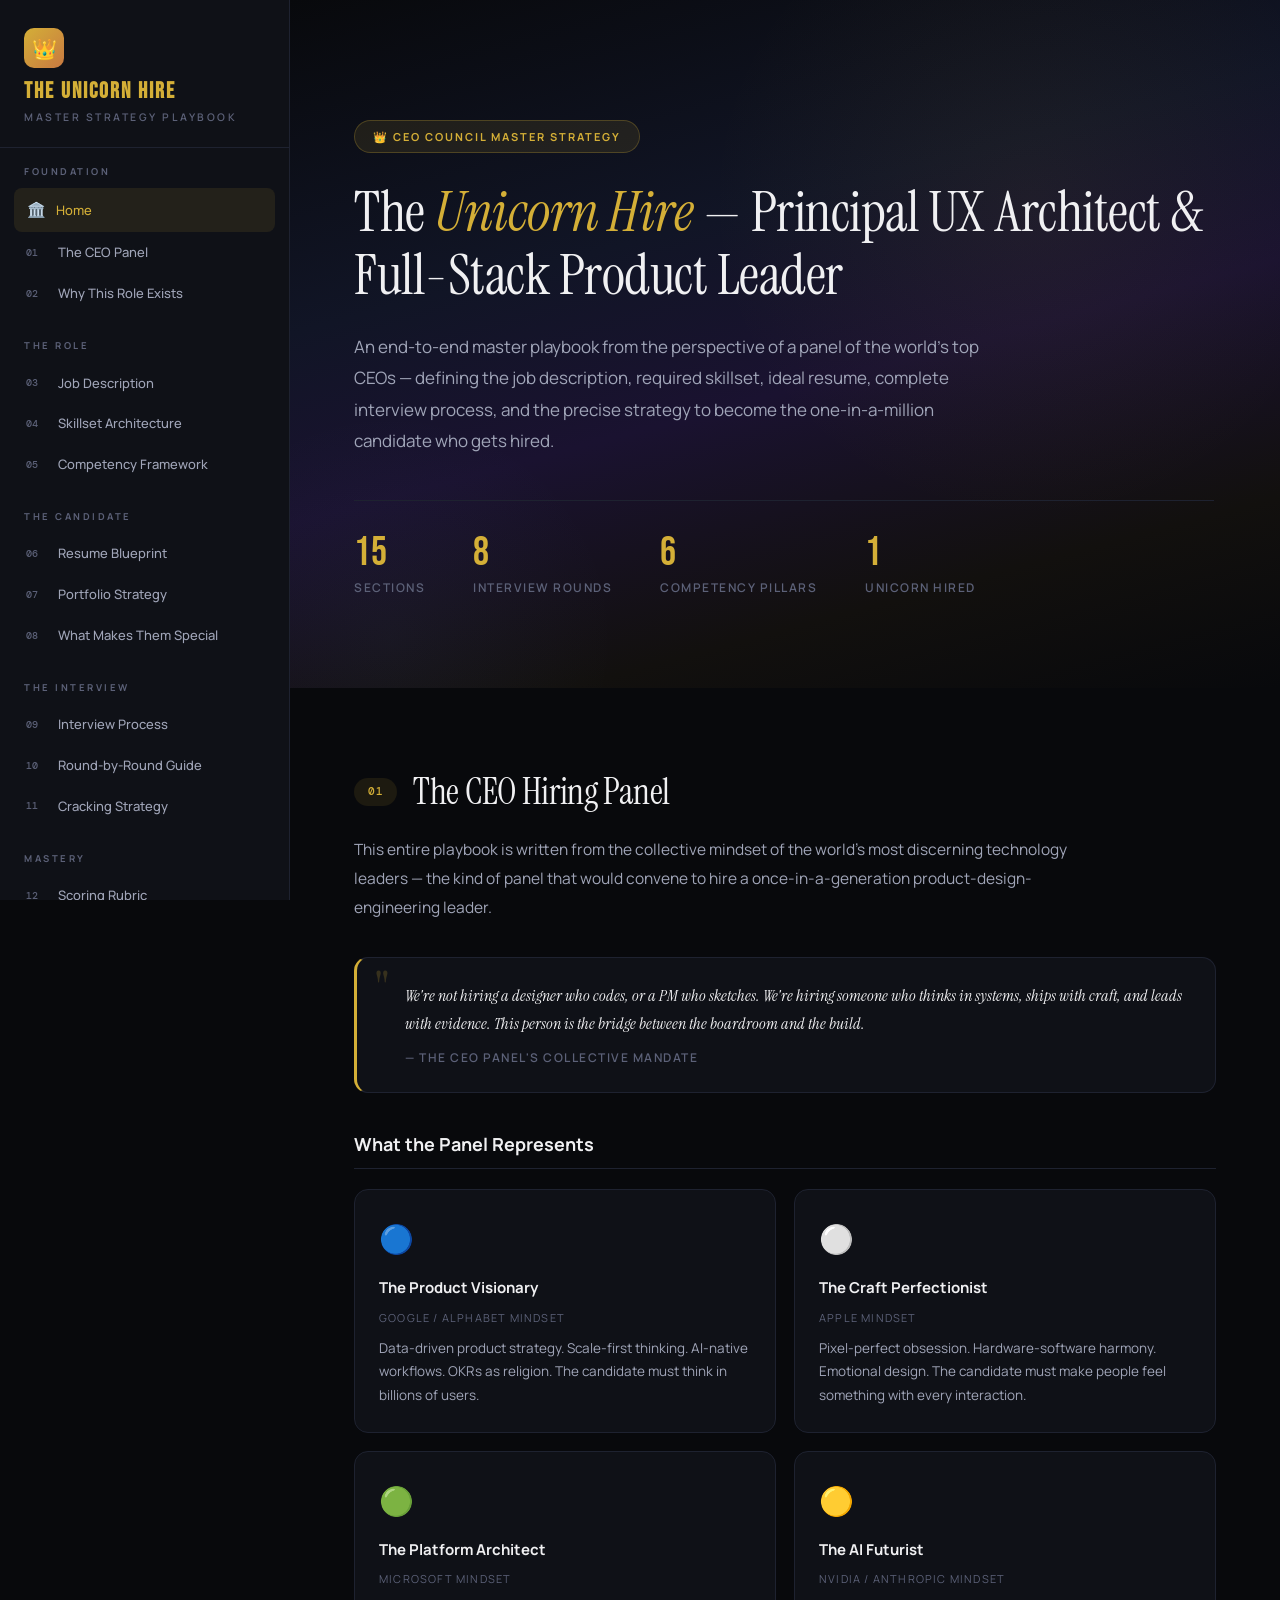
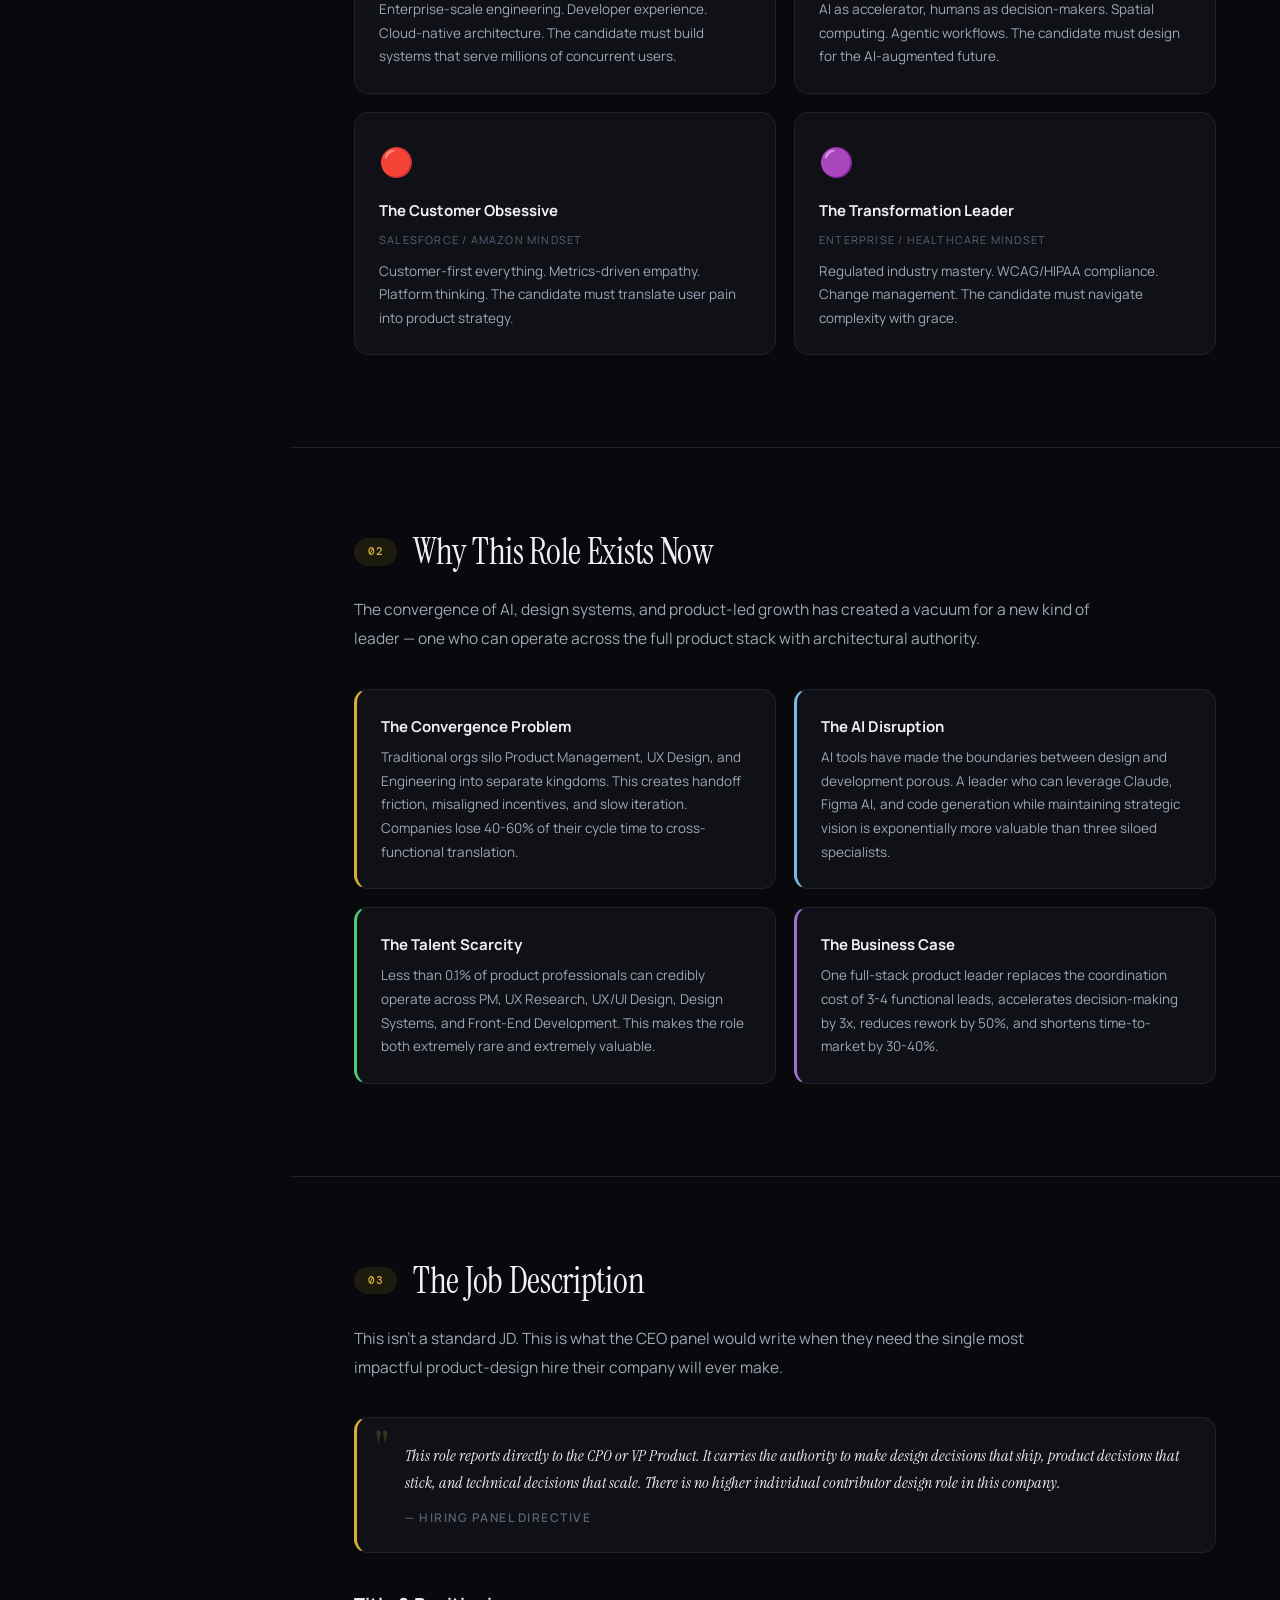
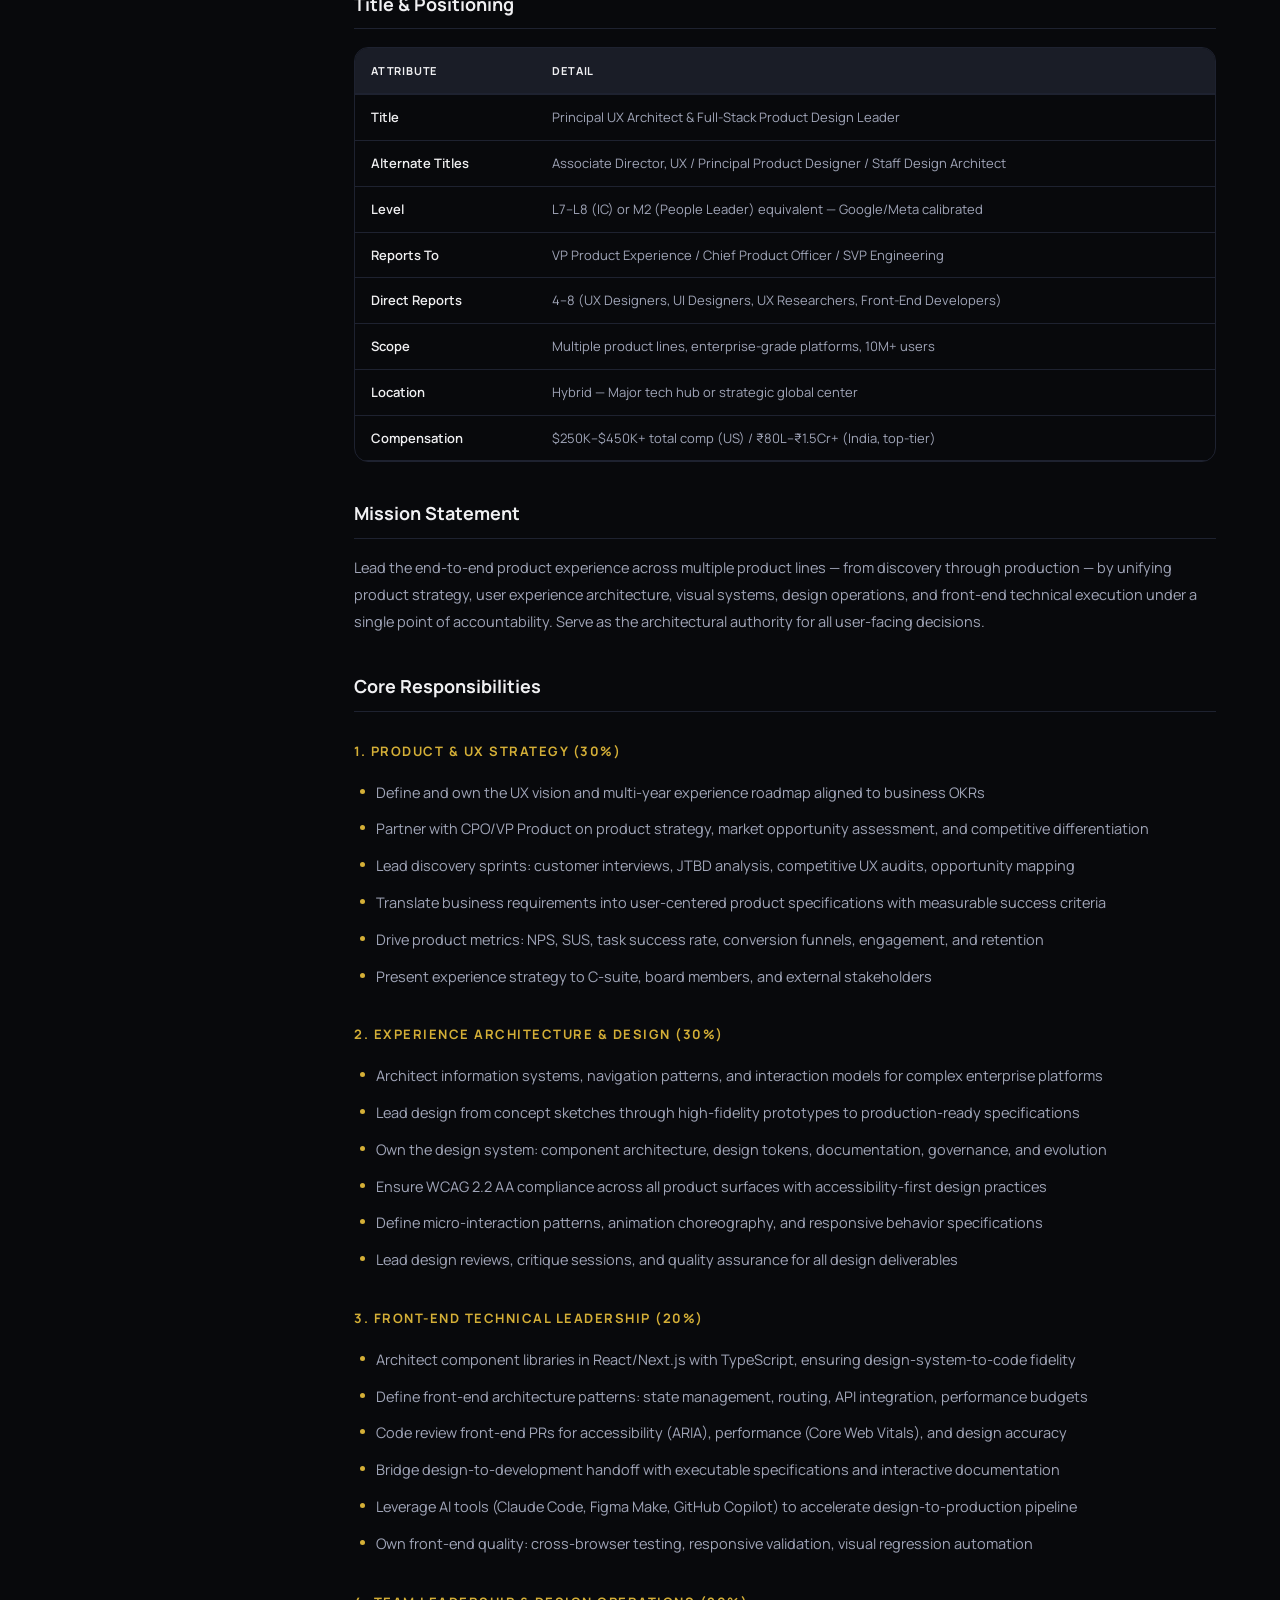
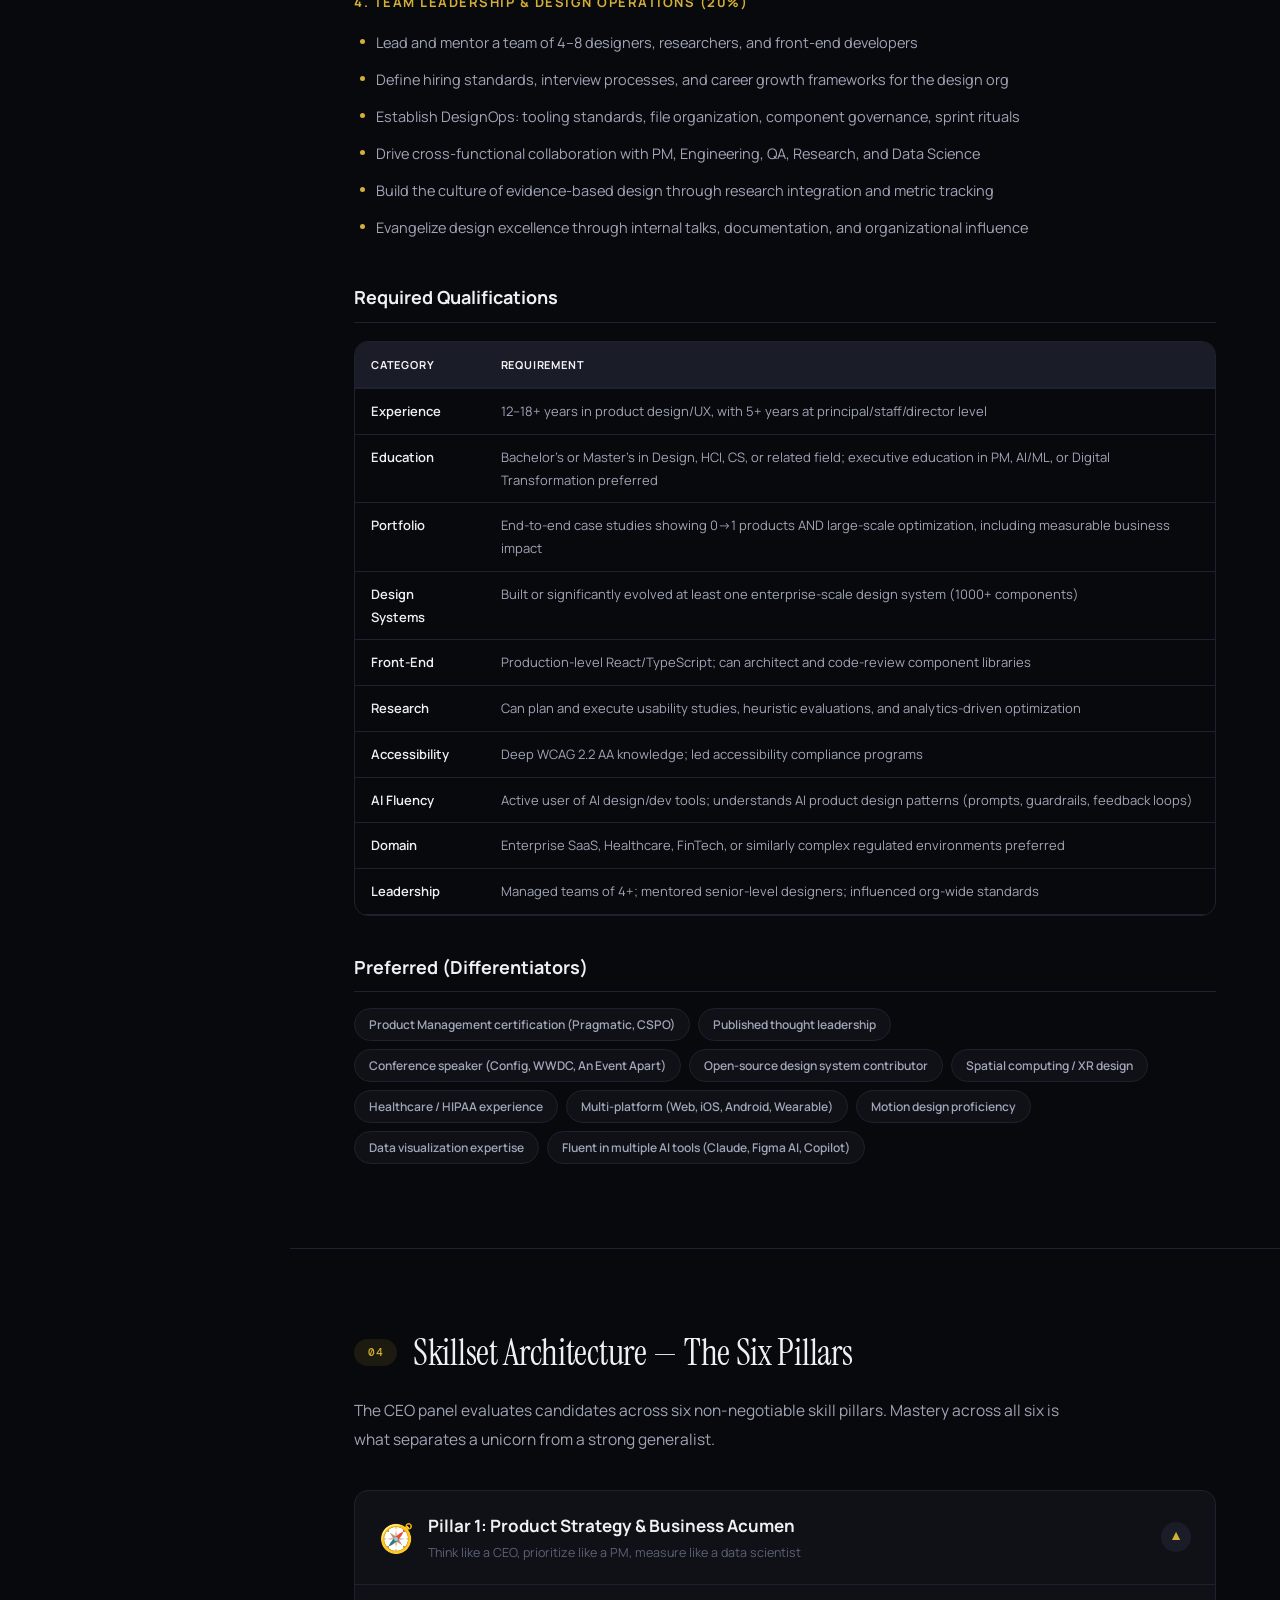
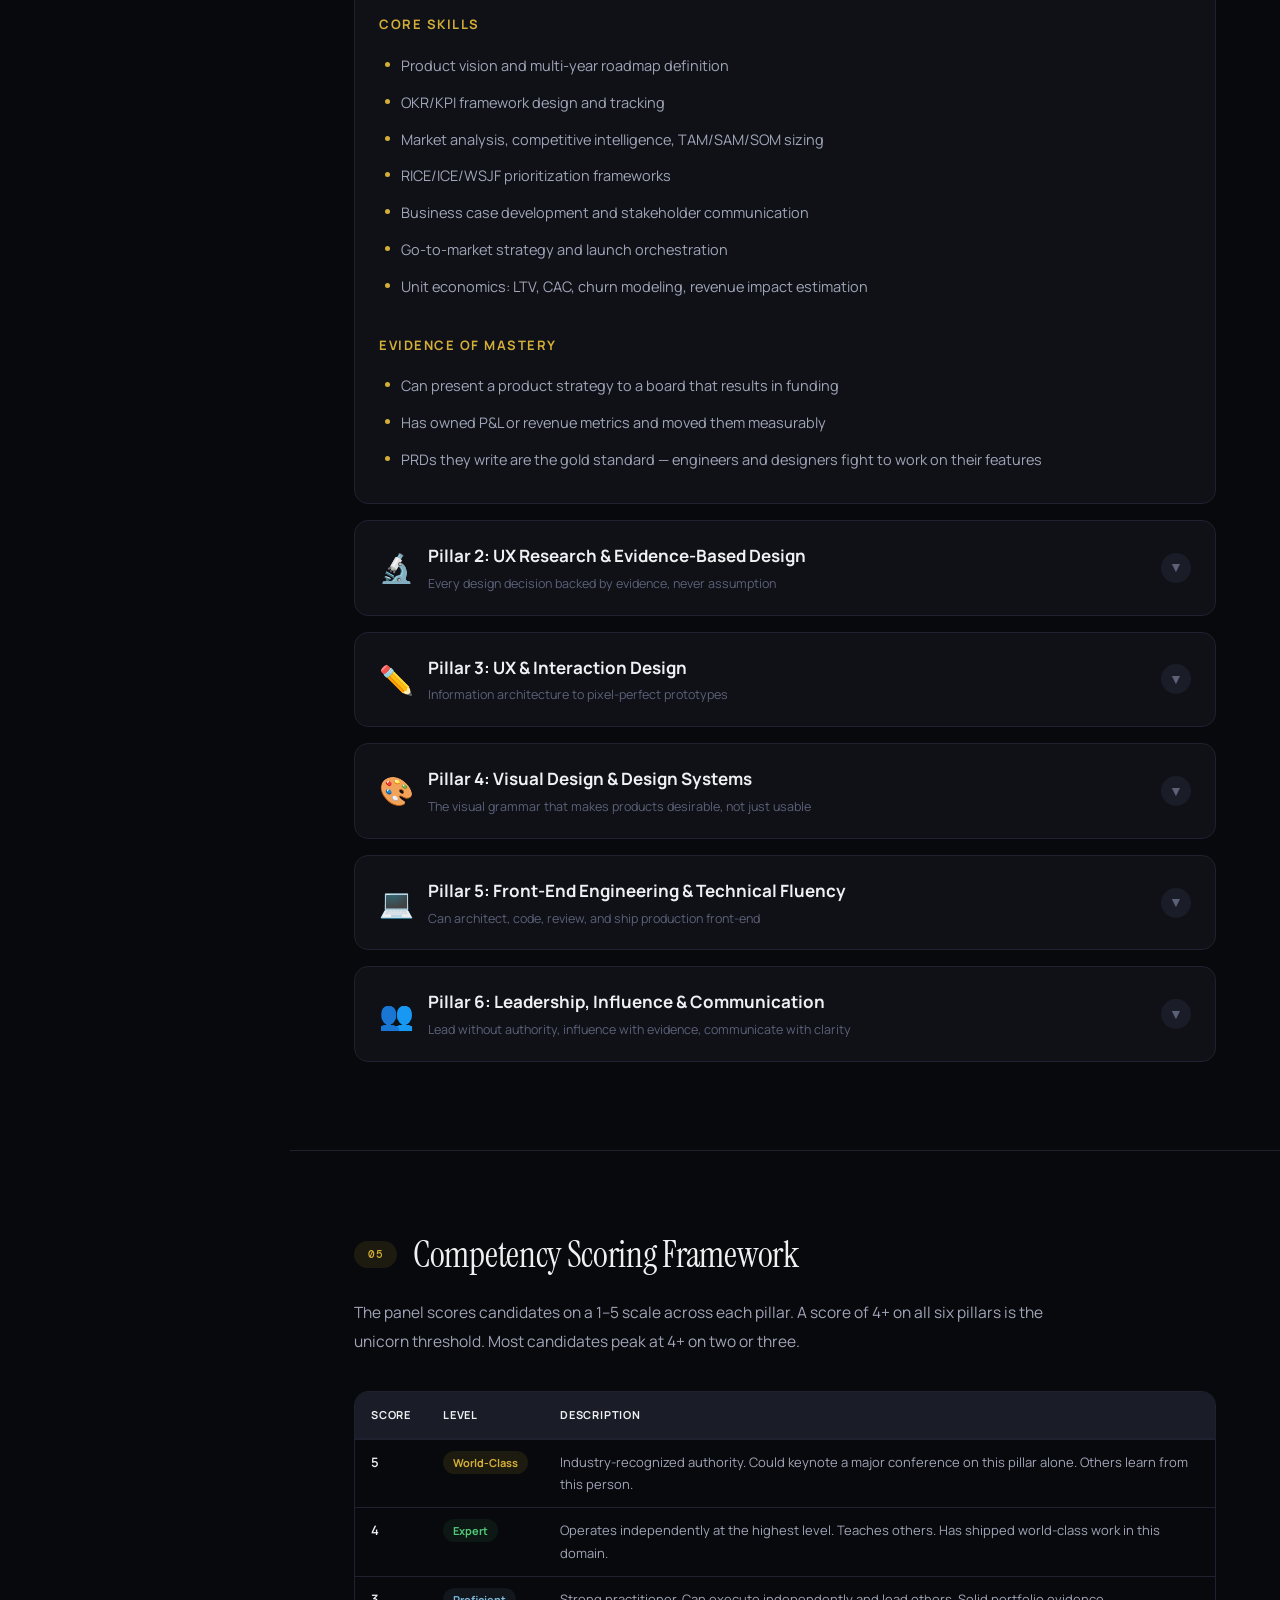
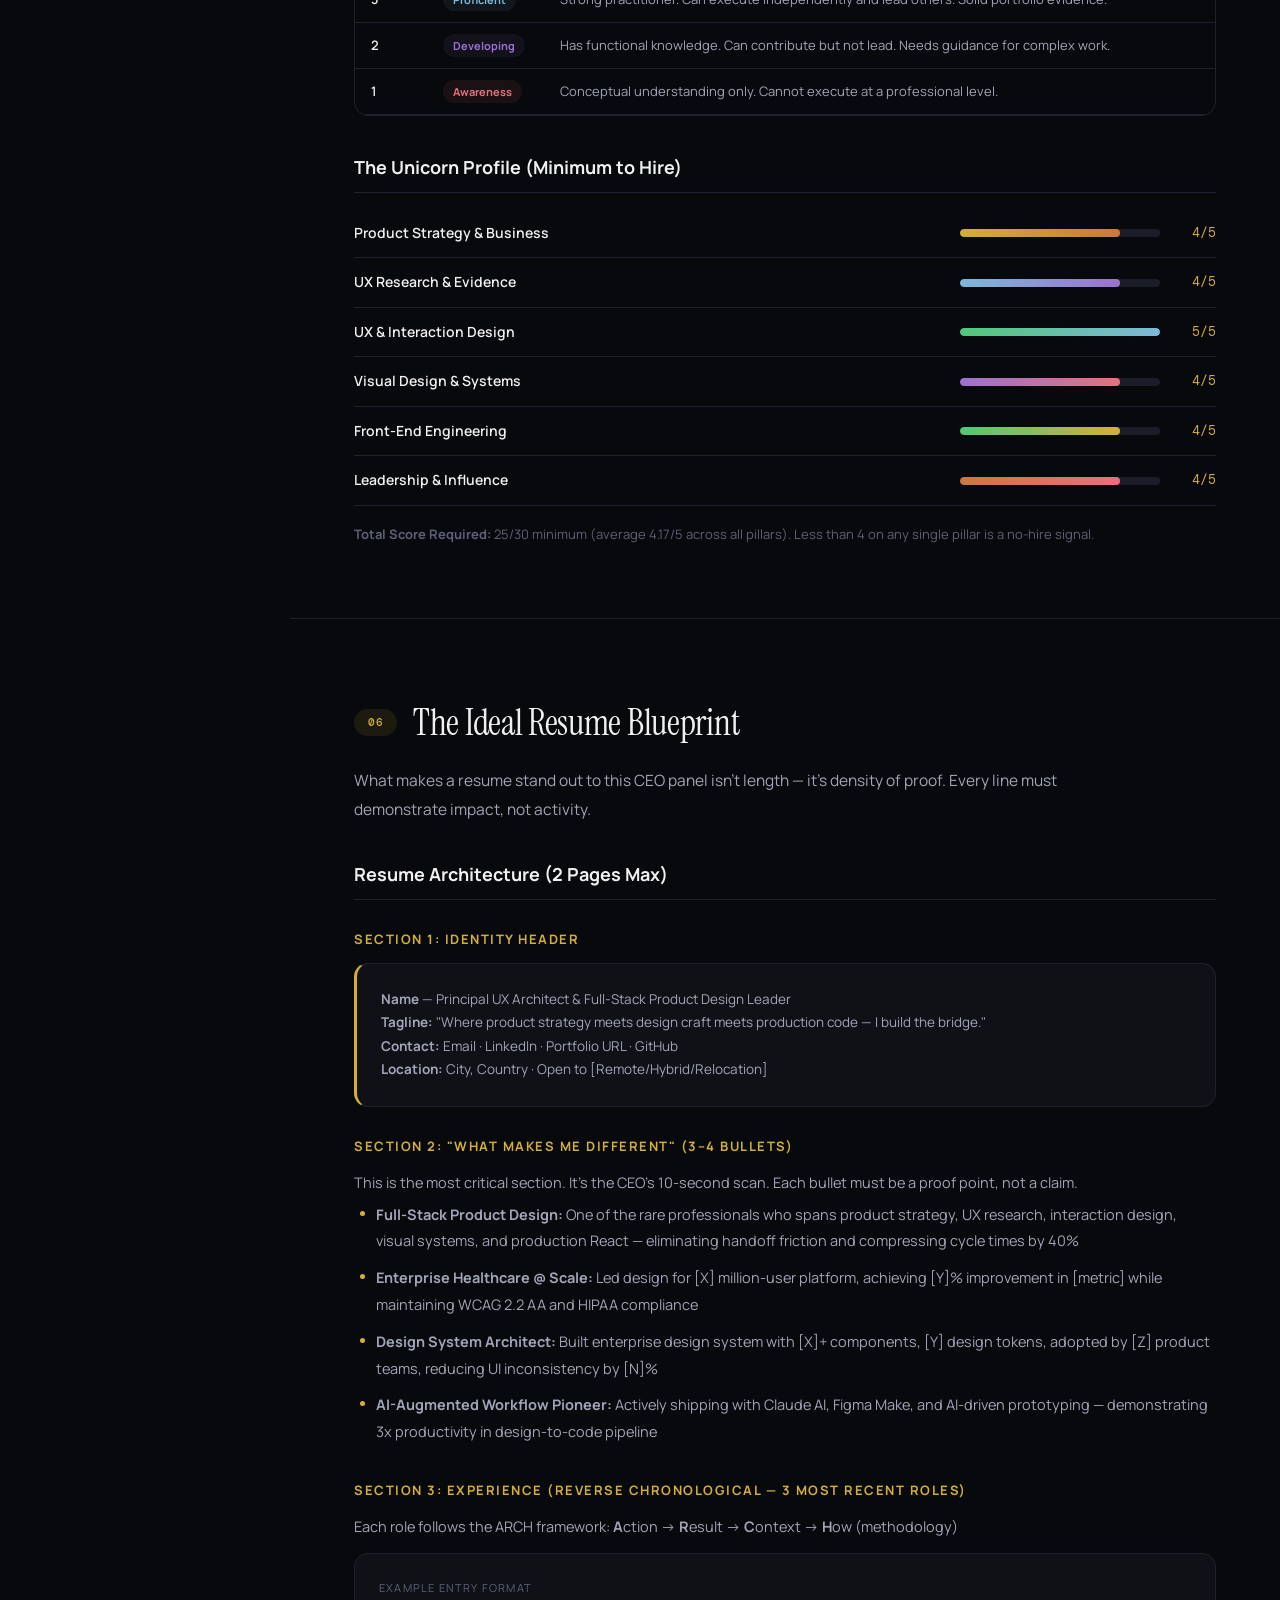
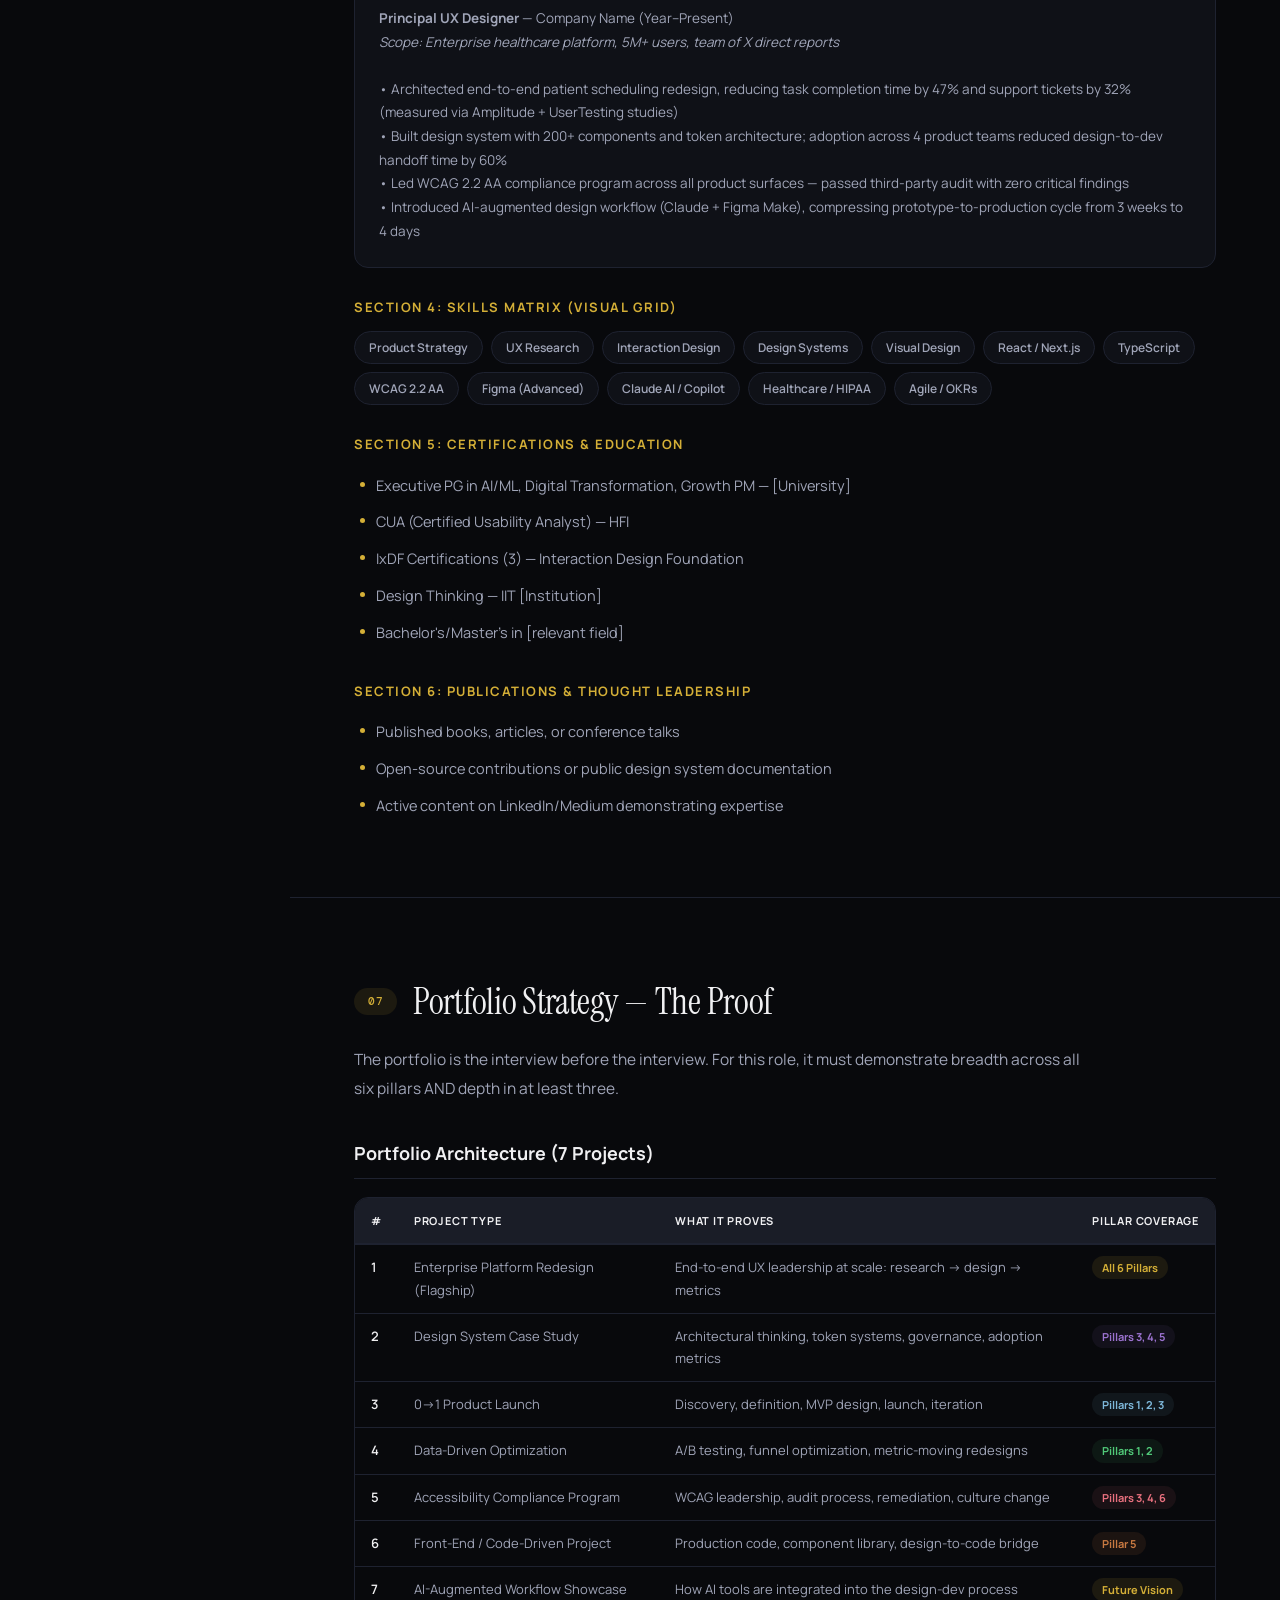
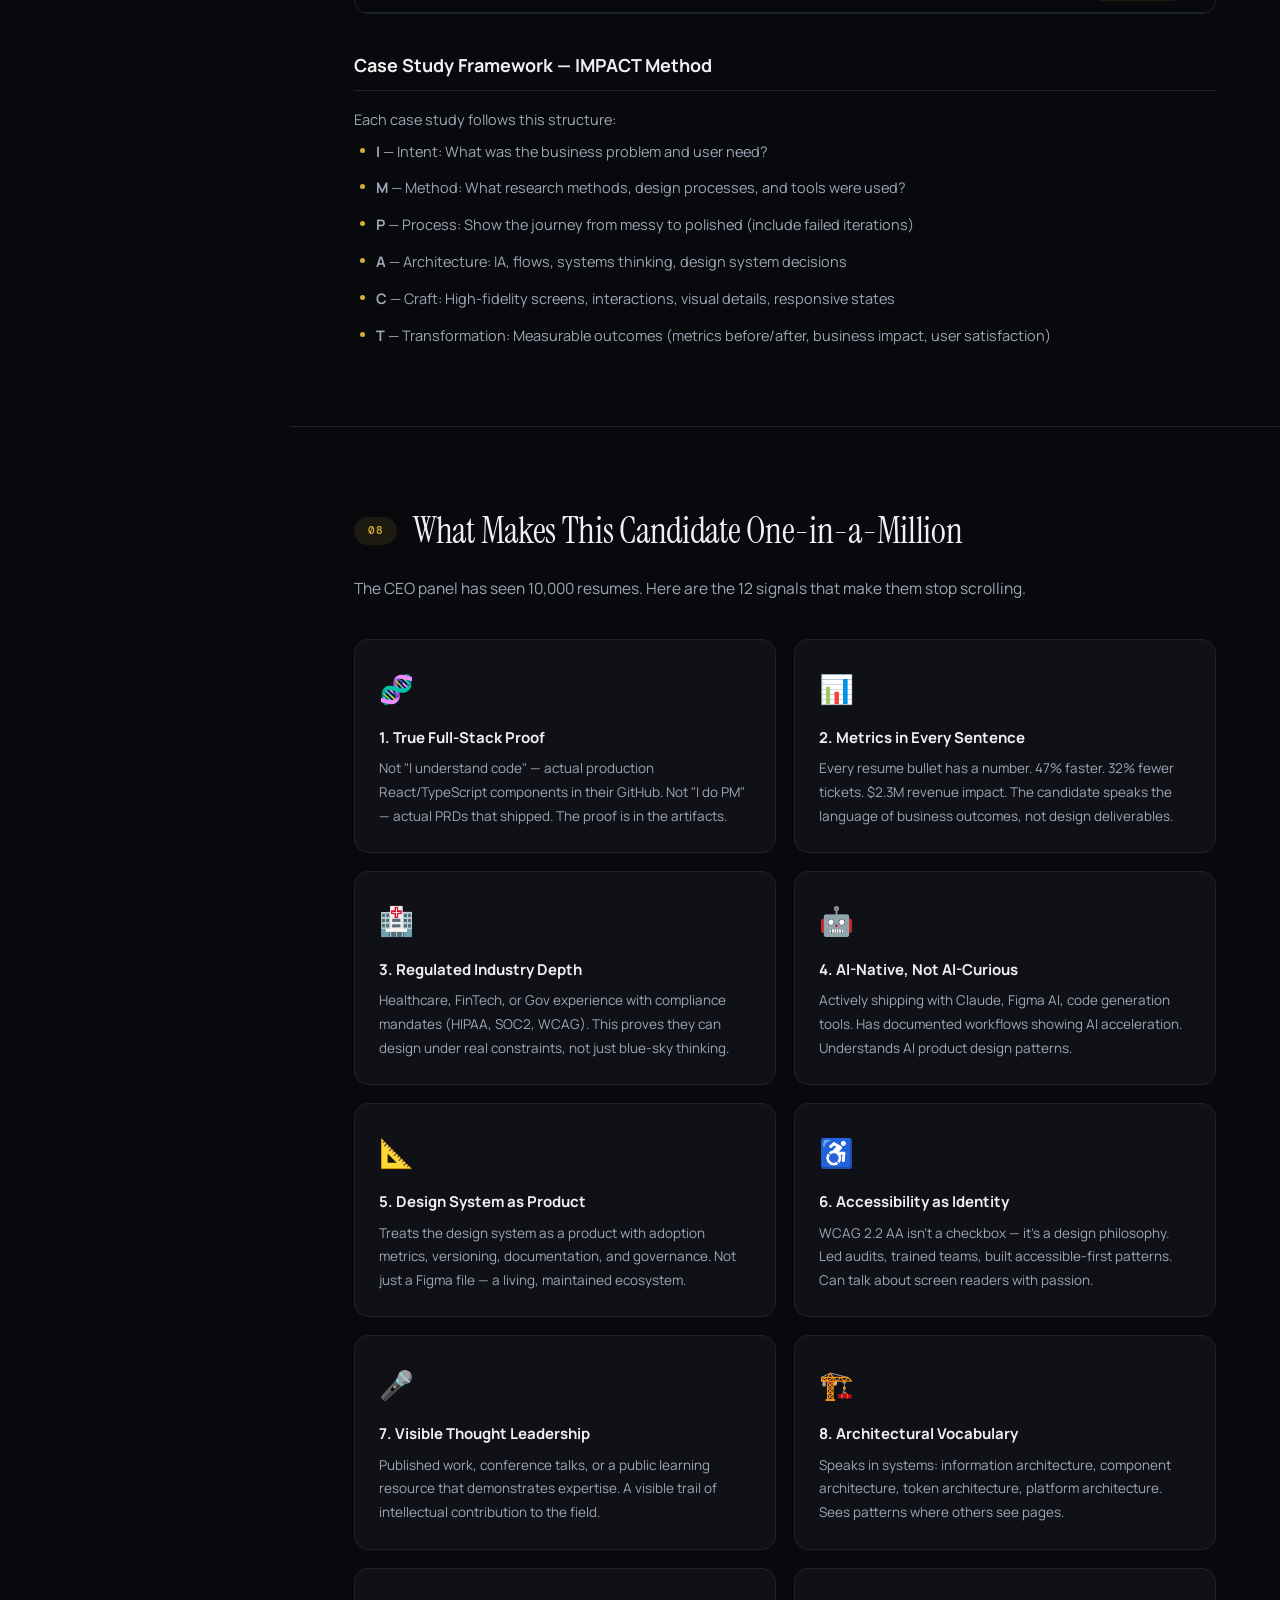
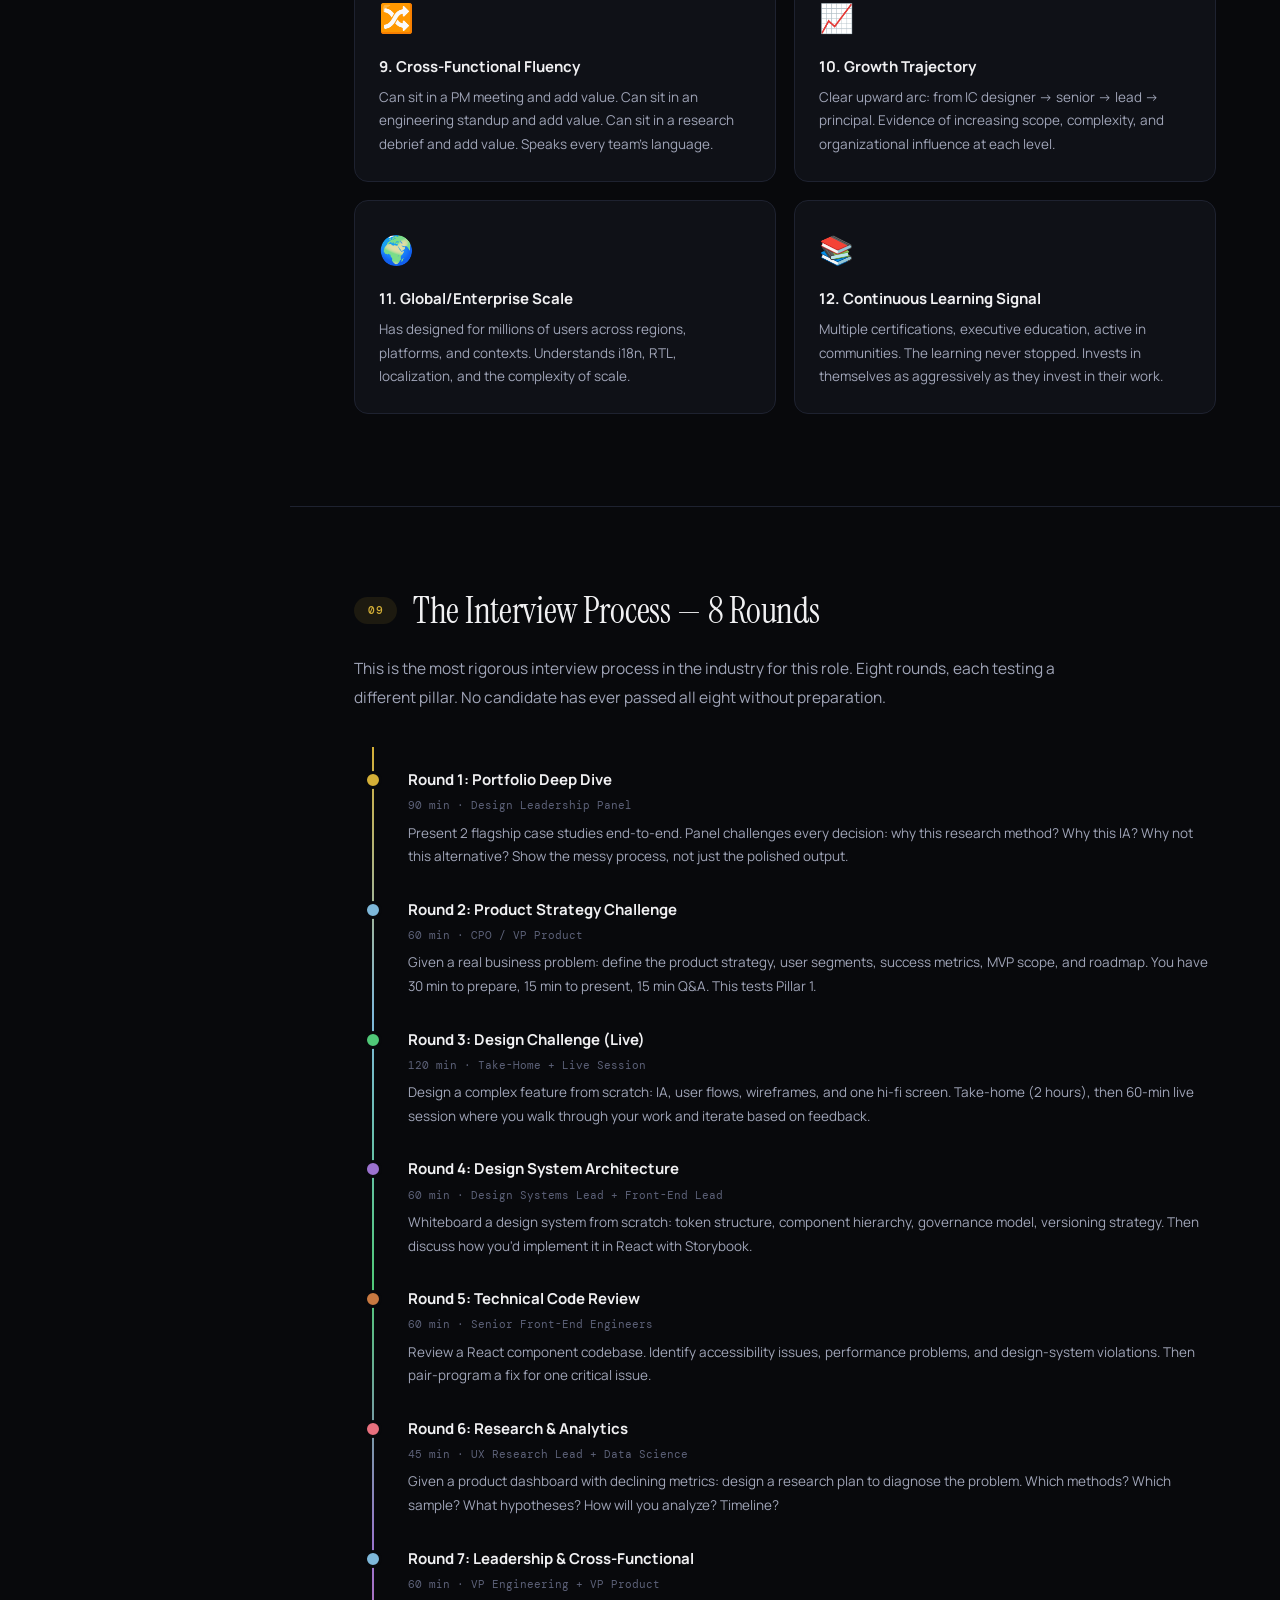
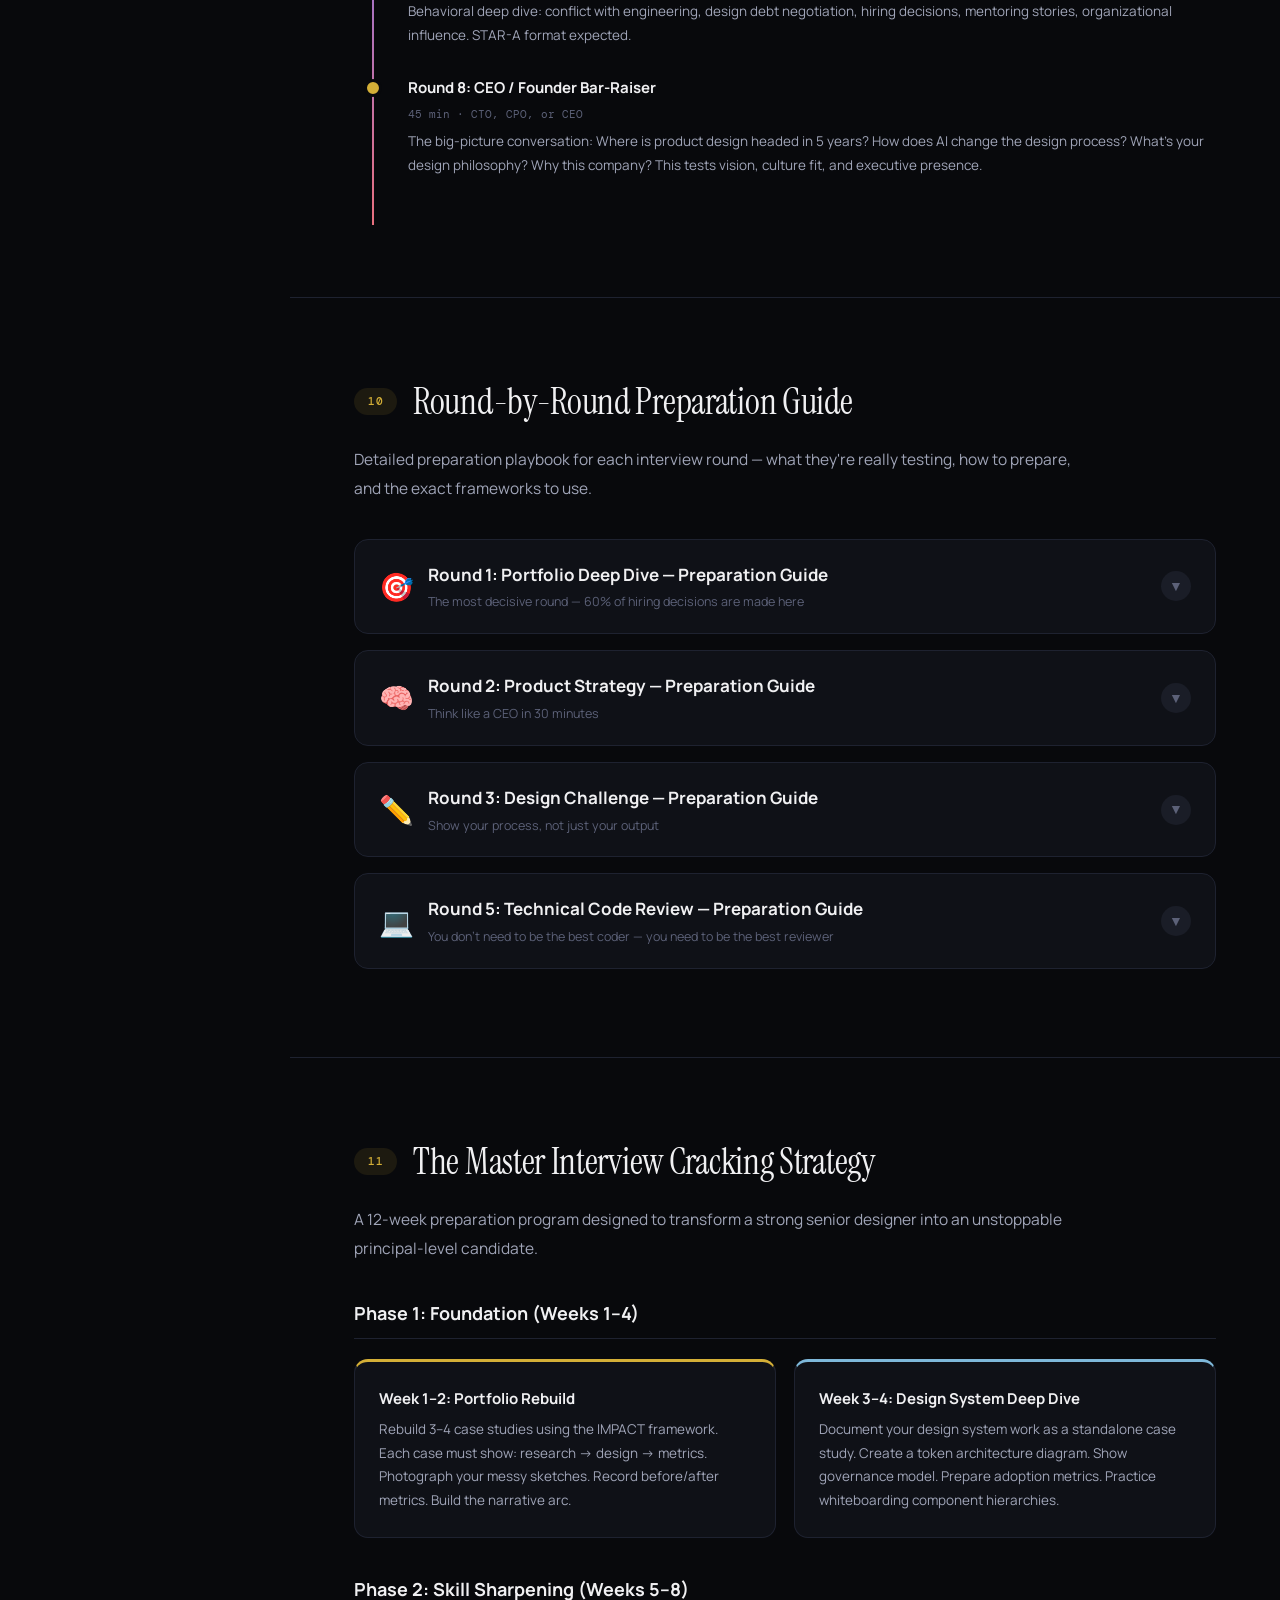
==== commit 6294258f: "Add files via upload index file added" ====
--- a/index.html
+++ b/index.html
@@ -1,1147 +1,1259 @@
 <!DOCTYPE html>
 <html lang="en">
 <head>
-  <meta charset="UTF-8">
-  <meta name="viewport" content="width=device-width, initial-scale=1.0">
-  <meta name="description" content="Anurag Challapalli — Principal UX Architect & Systems Leader. 16+ years of experience architecting design systems, digital transformation, and healthcare enterprise experiences.">
-  <title>Anurag Challapalli — Principal UX Architect & Systems Leader</title>
-  <!-- Google Fonts -->
-  <link rel="preconnect" href="https://fonts.googleapis.com">
-  <link rel="preconnect" href="https://fonts.gstatic.com" crossorigin>
-  <link href="https://fonts.googleapis.com/css2?family=Cormorant+Garamond:ital,wght@0,500;0,700;1,400;1,600&family=DM+Sans:wght@300;400;500;600;700&family=JetBrains+Mono:wght@400;500&display=swap" rel="stylesheet">
-  <!-- Stylesheet -->
-  <link rel="stylesheet" href="styles.css">
+<meta charset="UTF-8">
+<meta name="viewport" content="width=device-width, initial-scale=1.0">
+<title>The Unicorn Hire — Master Strategy for Principal UX Architect & Full-Stack Product Leader</title>
+<link href="https://fonts.googleapis.com/css2?family=Instrument+Serif:ital@0;1&family=Bebas+Neue&family=Manrope:wght@300;400;500;600;700;800&family=DM+Mono:wght@400;500&display=swap" rel="stylesheet">
+<style>
+:root {
+  --bg: #08090C;
+  --bg-card: #0F1117;
+  --bg-card-hover: #161922;
+  --bg-elevated: #1A1D27;
+  --bg-glass: rgba(15,17,23,0.85);
+  --border: #1E2230;
+  --border-accent: #2D3348;
+  --border-gold: rgba(212,175,55,0.25);
+  --text: #F0F0F2;
+  --text-secondary: #A0A5B8;
+  --text-muted: #5C6178;
+  --gold: #D4AF37;
+  --gold-soft: rgba(212,175,55,0.10);
+  --gold-glow: rgba(212,175,55,0.06);
+  --copper: #C87941;
+  --copper-soft: rgba(200,121,65,0.10);
+  --ice: #7EB8DA;
+  --ice-soft: rgba(126,184,218,0.08);
+  --emerald: #50C878;
+  --emerald-soft: rgba(80,200,120,0.08);
+  --violet: #9B72CF;
+  --violet-soft: rgba(155,114,207,0.08);
+  --rose: #E8707E;
+  --rose-soft: rgba(232,112,126,0.08);
+  --slate: #7C8BA1;
+  --white-smoke: #E8E8EC;
+  --radius: 14px;
+  --radius-sm: 8px;
+  --radius-xs: 5px;
+  --shadow-deep: 0 12px 48px rgba(0,0,0,0.5);
+  --shadow-card: 0 4px 24px rgba(0,0,0,0.3);
+  --font-display: 'Bebas Neue', sans-serif;
+  --font-serif: 'Instrument Serif', serif;
+  --font-body: 'Manrope', sans-serif;
+  --font-mono: 'DM Mono', monospace;
+}
+
+*, *::before, *::after { margin: 0; padding: 0; box-sizing: border-box; }
+
+html { scroll-behavior: smooth; }
+
+body {
+  font-family: var(--font-body);
+  background: var(--bg);
+  color: var(--text);
+  line-height: 1.75;
+  -webkit-font-smoothing: antialiased;
+  -moz-osx-font-smoothing: grayscale;
+  overflow-x: hidden;
+}
+
+::selection { background: var(--gold); color: var(--bg); }
+::-webkit-scrollbar { width: 5px; }
+::-webkit-scrollbar-track { background: var(--bg); }
+::-webkit-scrollbar-thumb { background: var(--border-accent); border-radius: 10px; }
+
+/* ========== SIDEBAR ========== */
+.sidebar {
+  position: fixed; top: 0; left: 0; width: 290px; height: 100vh;
+  background: var(--bg-card); border-right: 1px solid var(--border);
+  z-index: 100; overflow-y: auto; transition: transform 0.35s cubic-bezier(0.4,0,0.2,1);
+  display: flex; flex-direction: column;
+}
+.sidebar-brand {
+  padding: 28px 24px 20px; border-bottom: 1px solid var(--border);
+  flex-shrink: 0;
+}
+.sidebar-brand .brand-icon {
+  width: 40px; height: 40px; border-radius: 10px;
+  background: linear-gradient(135deg, var(--gold), var(--copper));
+  display: flex; align-items: center; justify-content: center;
+  font-size: 20px; margin-bottom: 12px;
+}
+.sidebar-brand h2 {
+  font-family: var(--font-display); font-size: 22px; letter-spacing: 2px;
+  color: var(--gold); line-height: 1.1;
+}
+.sidebar-brand p {
+  font-size: 10.5px; color: var(--text-muted); text-transform: uppercase;
+  letter-spacing: 2.5px; margin-top: 4px; font-weight: 600;
+}
+.nav-group { padding: 16px 14px 8px; }
+.nav-group-label {
+  font-size: 9.5px; font-weight: 700; text-transform: uppercase;
+  letter-spacing: 2.5px; color: var(--text-muted); padding: 0 10px 8px;
+}
+.nav-link {
+  display: flex; align-items: center; gap: 10px; padding: 9px 12px;
+  border-radius: var(--radius-sm); color: var(--text-secondary);
+  font-size: 13px; font-weight: 500; text-decoration: none;
+  transition: all 0.2s ease; cursor: pointer;
+}
+.nav-link:hover { background: var(--bg-elevated); color: var(--text); }
+.nav-link.active { background: var(--gold-soft); color: var(--gold); }
+.nav-link .nav-num {
+  font-family: var(--font-mono); font-size: 10px; color: var(--text-muted);
+  min-width: 22px; flex-shrink: 0;
+}
+.nav-link .nav-ico { font-size: 15px; width: 20px; text-align: center; flex-shrink: 0; }
+
+.mobile-menu {
+  display: none; position: fixed; top: 14px; left: 14px; z-index: 200;
+  background: var(--bg-card); border: 1px solid var(--border);
+  border-radius: var(--radius-sm); padding: 10px 13px;
+  color: var(--text); font-size: 18px; cursor: pointer; line-height: 1;
+}
+
+/* ========== MAIN ========== */
+.main { margin-left: 290px; min-height: 100vh; }
+
+/* ========== HERO ========== */
+.hero {
+  position: relative; padding: 120px 64px 90px; overflow: hidden;
+  background: linear-gradient(165deg, #08090C 0%, #111526 35%, #1A1230 55%, #12100E 80%, #08090C 100%);
+}
+.hero::before {
+  content: ''; position: absolute; top: -150px; right: -100px;
+  width: 700px; height: 700px; border-radius: 50%;
+  background: radial-gradient(circle, rgba(212,175,55,0.06) 0%, transparent 65%);
+  pointer-events: none;
+}
+.hero::after {
+  content: ''; position: absolute; bottom: -200px; left: -150px;
+  width: 500px; height: 500px; border-radius: 50%;
+  background: radial-gradient(circle, rgba(126,184,218,0.04) 0%, transparent 65%);
+  pointer-events: none;
+}
+.hero-inner { position: relative; z-index: 1; max-width: 860px; }
+.hero-eyebrow {
+  display: inline-flex; align-items: center; gap: 8px;
+  background: var(--gold-soft); border: 1px solid var(--border-gold);
+  border-radius: 100px; padding: 6px 18px; font-size: 11px;
+  color: var(--gold); font-weight: 700; text-transform: uppercase;
+  letter-spacing: 2px; margin-bottom: 28px;
+  animation: fadeDown 0.8s ease both;
+}
+@keyframes fadeDown { from { opacity:0; transform:translateY(-12px); } to { opacity:1; transform:translateY(0); } }
+
+.hero h1 {
+  font-family: var(--font-serif); font-size: 56px; font-weight: 400;
+  line-height: 1.12; letter-spacing: -0.5px; margin-bottom: 24px;
+  animation: fadeUp 0.8s 0.15s ease both;
+}
+.hero h1 em { font-style: italic; color: var(--gold); }
+.hero .hero-sub {
+  font-size: 17px; color: var(--text-secondary); max-width: 660px;
+  line-height: 1.85; animation: fadeUp 0.8s 0.3s ease both;
+}
+@keyframes fadeUp { from { opacity:0; transform:translateY(18px); } to { opacity:1; transform:translateY(0); } }
+
+.hero-stats-bar {
+  display: flex; gap: 48px; margin-top: 44px; padding-top: 32px;
+  border-top: 1px solid var(--border); animation: fadeUp 0.8s 0.45s ease both;
+}
+.hero-stat .s-val {
+  font-family: var(--font-display); font-size: 40px; color: var(--gold);
+  letter-spacing: 1px; line-height: 1;
+}
+.hero-stat .s-lbl {
+  font-size: 12px; color: var(--text-muted); margin-top: 4px;
+  text-transform: uppercase; letter-spacing: 1.5px; font-weight: 600;
+}
+
+/* ========== SECTIONS ========== */
+.sect {
+  padding: 72px 64px; border-bottom: 1px solid var(--border);
+}
+.sect-head {
+  display: flex; align-items: center; gap: 16px; margin-bottom: 12px;
+}
+.sect-num {
+  font-family: var(--font-mono); font-size: 11px; color: var(--gold);
+  background: var(--gold-soft); padding: 4px 14px; border-radius: 100px;
+  font-weight: 500; letter-spacing: 0.5px;
+}
+.sect h2 {
+  font-family: var(--font-serif); font-size: 36px; font-weight: 400;
+  letter-spacing: -0.3px;
+}
+.sect .sect-intro {
+  font-size: 15.5px; color: var(--text-secondary); max-width: 740px;
+  line-height: 1.85; margin-bottom: 36px;
+}
+.sect h3 {
+  font-family: var(--font-body); font-size: 18px; font-weight: 700;
+  margin: 36px 0 16px; color: var(--text);
+  padding-bottom: 8px; border-bottom: 1px solid var(--border);
+}
+.sect h4 {
+  font-size: 13px; font-weight: 700; color: var(--gold);
+  text-transform: uppercase; letter-spacing: 1.5px; margin: 28px 0 12px;
+}
+.sect p, .sect li { font-size: 14.5px; color: var(--text-secondary); line-height: 1.85; }
+.sect ul { list-style: none; padding: 0; }
+.sect ul li { padding: 5px 0 5px 22px; position: relative; }
+.sect ul li::before {
+  content: ''; position: absolute; left: 6px; top: 14px;
+  width: 5px; height: 5px; border-radius: 50%; background: var(--gold);
+}
+.sect ol { padding-left: 20px; }
+.sect ol li { padding: 4px 0; }
+.sect ol li::marker { color: var(--gold); font-weight: 700; }
+
+/* ========== CEO QUOTE ========== */
+.ceo-quote {
+  background: var(--bg-card); border: 1px solid var(--border);
+  border-left: 3px solid var(--gold); border-radius: var(--radius);
+  padding: 24px 28px; margin: 20px 0; position: relative;
+}
+.ceo-quote::before {
+  content: '"'; position: absolute; top: 8px; left: 16px;
+  font-family: var(--font-serif); font-size: 48px; color: var(--gold);
+  opacity: 0.2; line-height: 1;
+}
+.ceo-quote p {
+  font-family: var(--font-serif); font-size: 16px; font-style: italic;
+  color: var(--text); line-height: 1.7; padding-left: 20px;
+}
+.ceo-quote .ceo-attr {
+  font-family: var(--font-body); font-size: 12px; font-style: normal;
+  color: var(--text-muted); margin-top: 10px; padding-left: 20px;
+  text-transform: uppercase; letter-spacing: 1.5px; font-weight: 600;
+}
+
+/* ========== CARDS ========== */
+.grid { display: grid; gap: 18px; margin: 20px 0; }
+.grid-2 { grid-template-columns: repeat(auto-fill, minmax(340px, 1fr)); }
+.grid-3 { grid-template-columns: repeat(auto-fill, minmax(280px, 1fr)); }
+.grid-4 { grid-template-columns: repeat(auto-fill, minmax(220px, 1fr)); }
+
+.card {
+  background: var(--bg-card); border: 1px solid var(--border);
+  border-radius: var(--radius); padding: 24px; transition: all 0.25s ease;
+}
+.card:hover {
+  border-color: var(--border-accent); transform: translateY(-3px);
+  box-shadow: var(--shadow-card);
+}
+.card-ico { font-size: 28px; margin-bottom: 12px; display: block; }
+.card-title { font-size: 15px; font-weight: 700; color: var(--text); margin-bottom: 6px; }
+.card-sub { font-size: 11px; color: var(--text-muted); text-transform: uppercase; letter-spacing: 1.2px; margin-bottom: 10px; }
+.card-body { font-size: 13.5px; color: var(--text-secondary); line-height: 1.75; }
+
+/* ========== TABLES ========== */
+.tbl-wrap {
+  overflow-x: auto; margin: 18px 0; border-radius: var(--radius);
+  border: 1px solid var(--border);
+}
+table { width: 100%; border-collapse: collapse; font-size: 13px; }
+thead th {
+  background: var(--bg-elevated); color: var(--text); font-weight: 700;
+  text-align: left; padding: 13px 16px; border-bottom: 2px solid var(--border);
+  font-size: 11px; text-transform: uppercase; letter-spacing: 0.8px; white-space: nowrap;
+}
+tbody td {
+  padding: 11px 16px; border-bottom: 1px solid var(--border);
+  color: var(--text-secondary); vertical-align: top;
+}
+tbody tr:hover { background: var(--bg-card-hover); }
+tbody td:first-child { font-weight: 600; color: var(--text); }
+
+.tag {
+  display: inline-block; padding: 2px 10px; border-radius: 100px;
+  font-size: 11px; font-weight: 700; white-space: nowrap;
+}
+.tag-gold { background: var(--gold-soft); color: var(--gold); }
+.tag-ice { background: var(--ice-soft); color: var(--ice); }
+.tag-emerald { background: var(--emerald-soft); color: var(--emerald); }
+.tag-violet { background: var(--violet-soft); color: var(--violet); }
+.tag-rose { background: var(--rose-soft); color: var(--rose); }
+.tag-copper { background: var(--copper-soft); color: var(--copper); }
+
+/* ========== EXPANDABLE PANELS ========== */
+.panel {
+  background: var(--bg-card); border: 1px solid var(--border);
+  border-radius: var(--radius); overflow: hidden; margin: 16px 0;
+}
+.panel-head {
+  padding: 20px 24px; display: flex; align-items: center; gap: 14px;
+  cursor: pointer; user-select: none; transition: background 0.2s ease;
+}
+.panel-head:hover { background: var(--bg-card-hover); }
+.panel-head .p-ico { font-size: 28px; }
+.panel-head .p-info { flex: 1; }
+.panel-head .p-info h3 {
+  font-size: 17px; font-weight: 700; color: var(--text);
+  margin: 0; padding: 0; border: 0;
+}
+.panel-head .p-info .p-sub { font-size: 12.5px; color: var(--text-muted); margin-top: 2px; }
+.panel-toggle {
+  width: 30px; height: 30px; border-radius: 50%; background: var(--bg-elevated);
+  display: flex; align-items: center; justify-content: center;
+  color: var(--text-muted); font-size: 14px; transition: all 0.3s ease; flex-shrink: 0;
+}
+.panel.open .panel-toggle { transform: rotate(180deg); color: var(--gold); }
+.panel-body { max-height: 0; overflow: hidden; transition: max-height 0.5s cubic-bezier(0.4,0,0.2,1); }
+.panel.open .panel-body { max-height: 12000px; }
+.panel-inner { padding: 0 24px 24px; border-top: 1px solid var(--border); }
+
+/* ========== TIMELINE ========== */
+.timeline { position: relative; padding: 20px 0; }
+.timeline::before {
+  content: ''; position: absolute; left: 18px; top: 0; bottom: 0;
+  width: 2px; background: linear-gradient(to bottom, var(--gold), var(--ice), var(--emerald), var(--violet), var(--rose));
+}
+.tl-item { position: relative; padding: 0 0 28px 54px; }
+.tl-dot {
+  position: absolute; left: 10px; top: 4px; width: 18px; height: 18px;
+  border-radius: 50%; border: 3px solid var(--bg); z-index: 1;
+}
+.tl-item h4 {
+  font-family: var(--font-body); font-size: 15px; font-weight: 700;
+  color: var(--text); margin: 0 0 3px; text-transform: none; letter-spacing: 0;
+}
+.tl-item .tl-meta {
+  font-family: var(--font-mono); font-size: 11px; color: var(--text-muted); margin-bottom: 6px;
+}
+.tl-item p { font-size: 13.5px; color: var(--text-secondary); line-height: 1.75; }
+
+/* ========== SCORE CARD ========== */
+.score-row {
+  display: flex; align-items: center; gap: 16px; padding: 12px 0;
+  border-bottom: 1px solid var(--border);
+}
+.score-label { flex: 1; font-size: 14px; font-weight: 600; color: var(--text); }
+.score-bar-outer {
+  width: 200px; height: 8px; background: var(--bg-elevated);
+  border-radius: 10px; overflow: hidden; flex-shrink: 0;
+}
+.score-bar-inner { height: 100%; border-radius: 10px; transition: width 0.8s ease; }
+.score-val { font-family: var(--font-mono); font-size: 13px; color: var(--gold); min-width: 40px; text-align: right; }
+
+/* ========== PILL CLUSTERS ========== */
+.pills { display: flex; flex-wrap: wrap; gap: 8px; margin: 12px 0; }
+.pill {
+  padding: 5px 14px; border-radius: 100px; font-size: 12px; font-weight: 600;
+  border: 1px solid var(--border); color: var(--text-secondary);
+  background: var(--bg-card); transition: all 0.2s ease;
+}
+.pill:hover { border-color: var(--gold); color: var(--gold); }
+
+/* ========== PHASE-BADGE ========== */
+.phase-badge {
+  display: inline-flex; align-items: center; gap: 6px;
+  padding: 4px 14px; border-radius: 100px; font-size: 11px;
+  font-weight: 700; text-transform: uppercase; letter-spacing: 1px;
+}
+
+/* ========== METRIC CARDS ========== */
+.metric-grid { display: grid; grid-template-columns: repeat(auto-fill, minmax(180px, 1fr)); gap: 14px; margin: 20px 0; }
+.metric {
+  background: var(--bg-card); border: 1px solid var(--border);
+  border-radius: var(--radius); padding: 20px; text-align: center;
+  transition: all 0.2s ease;
+}
+.metric:hover { border-color: var(--gold); transform: translateY(-2px); }
+.metric .m-val { font-family: var(--font-display); font-size: 38px; line-height: 1; }
+.metric .m-lbl { font-size: 12px; color: var(--text-muted); margin-top: 6px; text-transform: uppercase; letter-spacing: 1px; font-weight: 600; }
+
+/* ========== FOOTER ========== */
+.footer {
+  padding: 48px 64px; text-align: center; border-top: 1px solid var(--border);
+  color: var(--text-muted); font-size: 12.5px;
+}
+.footer .f-brand {
+  font-family: var(--font-display); font-size: 18px; color: var(--gold);
+  letter-spacing: 3px; margin-bottom: 6px;
+}
+
+/* ========== RESPONSIVE ========== */
+@media (max-width: 1024px) {
+  .sidebar { transform: translateX(-100%); }
+  .sidebar.open { transform: translateX(0); }
+  .mobile-menu { display: block; }
+  .main { margin-left: 0; }
+  .hero { padding: 90px 28px 70px; }
+  .hero h1 { font-size: 38px; }
+  .hero-stats-bar { flex-wrap: wrap; gap: 28px; }
+  .sect { padding: 48px 28px; }
+  .sect h2 { font-size: 28px; }
+  .grid-2, .grid-3 { grid-template-columns: 1fr; }
+  .score-bar-outer { width: 120px; }
+}
+</style>
 </head>
 <body>
 
-  <!-- Background Blur Orbs -->
-  <div class="blur-orb orb-1"></div>
-  <div class="blur-orb orb-2"></div>
-  <div class="blur-orb orb-3"></div>
-
-  <!-- Navigation -->
-  <header class="navbar">
-    <div class="nav-container">
-      <a href="#home" class="logo">
-        <span class="logo-accent">A</span>CHALLAPALLI
-        <span class="logo-sub">UX ARCHITECT</span>
-      </a>
-      <nav class="nav-menu">
-        <a href="#about" class="nav-item">About</a>
-        <a href="#portfolio" class="nav-item">Case Studies</a>
-        <a href="#resume" class="nav-item">Resume</a>
-        <a href="#competencies" class="nav-item">Competencies</a>
-        <a href="#interests" class="nav-item">Publications</a>
-        <a href="#contact" class="nav-item contact-btn">Contact</a>
-      </nav>
-      <button class="mobile-nav-toggle" aria-label="Toggle Navigation">
-        <span></span><span></span><span></span>
-      </button>
-    </div>
-  </header>
-
-  <!-- Hero Section -->
-  <section id="home" class="hero-section">
-    <div class="container hero-grid">
-      <div class="hero-text">
-        <div class="badge">
-          <span class="pulse-dot"></span>
-          Principal UX Architect &amp; Systems Leader
-        </div>
-        <h1>Architecting <em>scalable</em> experiences for complex enterprise platforms</h1>
-        <p class="hero-subtext">
-          16+ years of expertise leading digital transformation across regulated domains. Former Lead UX Engineer and current <strong>Principal UX Designer at Providence Global Center</strong>, driving systems-level accessibility (WCAG 2.2 AA), tokenized design architectures, and AI-assisted design systems.
-        </p>
-        <div class="hero-ctas">
-          <a href="#portfolio" class="btn btn-primary">Explore Case Studies</a>
-          <a href="#resume" class="btn btn-secondary">View Interactive Resume</a>
-        </div>
+<button class="mobile-menu" onclick="document.querySelector('.sidebar').classList.toggle('open')">☰</button>
+
+<!-- ========== SIDEBAR ========== -->
+<nav class="sidebar">
+  <div class="sidebar-brand">
+    <div class="brand-icon">👑</div>
+    <h2>THE UNICORN HIRE</h2>
+    <p>Master Strategy Playbook</p>
+  </div>
+  <div class="nav-group">
+    <div class="nav-group-label">Foundation</div>
+    <a class="nav-link active" href="#hero"><span class="nav-ico">🏛️</span> Home</a>
+    <a class="nav-link" href="#ceo-panel"><span class="nav-num">01</span> The CEO Panel</a>
+    <a class="nav-link" href="#why-this-role"><span class="nav-num">02</span> Why This Role Exists</a>
+  </div>
+  <div class="nav-group">
+    <div class="nav-group-label">The Role</div>
+    <a class="nav-link" href="#job-description"><span class="nav-num">03</span> Job Description</a>
+    <a class="nav-link" href="#skillset"><span class="nav-num">04</span> Skillset Architecture</a>
+    <a class="nav-link" href="#competency"><span class="nav-num">05</span> Competency Framework</a>
+  </div>
+  <div class="nav-group">
+    <div class="nav-group-label">The Candidate</div>
+    <a class="nav-link" href="#resume"><span class="nav-num">06</span> Resume Blueprint</a>
+    <a class="nav-link" href="#portfolio"><span class="nav-num">07</span> Portfolio Strategy</a>
+    <a class="nav-link" href="#differentiation"><span class="nav-num">08</span> What Makes Them Special</a>
+  </div>
+  <div class="nav-group">
+    <div class="nav-group-label">The Interview</div>
+    <a class="nav-link" href="#interview-process"><span class="nav-num">09</span> Interview Process</a>
+    <a class="nav-link" href="#interview-rounds"><span class="nav-num">10</span> Round-by-Round Guide</a>
+    <a class="nav-link" href="#crack-strategy"><span class="nav-num">11</span> Cracking Strategy</a>
+  </div>
+  <div class="nav-group">
+    <div class="nav-group-label">Mastery</div>
+    <a class="nav-link" href="#scoring"><span class="nav-num">12</span> Scoring Rubric</a>
+    <a class="nav-link" href="#anti-patterns"><span class="nav-num">13</span> Anti-Patterns</a>
+    <a class="nav-link" href="#30-60-90"><span class="nav-num">14</span> 30-60-90 Day Plan</a>
+    <a class="nav-link" href="#salary"><span class="nav-num">15</span> Compensation Intel</a>
+  </div>
+</nav>
+
+<!-- ========== MAIN ========== -->
+<div class="main">
+
+<!-- ===== HERO ===== -->
+<header class="hero" id="hero">
+  <div class="hero-inner">
+    <div class="hero-eyebrow">👑 CEO Council Master Strategy</div>
+    <h1>The <em>Unicorn Hire</em> — Principal UX Architect &amp; Full-Stack Product Leader</h1>
+    <p class="hero-sub">An end-to-end master playbook from the perspective of a panel of the world's top CEOs — defining the job description, required skillset, ideal resume, complete interview process, and the precise strategy to become the one-in-a-million candidate who gets hired.</p>
+    <div class="hero-stats-bar">
+      <div class="hero-stat"><div class="s-val">15</div><div class="s-lbl">Sections</div></div>
+      <div class="hero-stat"><div class="s-val">8</div><div class="s-lbl">Interview Rounds</div></div>
+      <div class="hero-stat"><div class="s-val">6</div><div class="s-lbl">Competency Pillars</div></div>
+      <div class="hero-stat"><div class="s-val">1</div><div class="s-lbl">Unicorn Hired</div></div>
+    </div>
+  </div>
+</header>
+
+<!-- ===== 01: CEO PANEL ===== -->
+<section class="sect" id="ceo-panel">
+  <div class="sect-head"><span class="sect-num">01</span><h2>The CEO Hiring Panel</h2></div>
+  <p class="sect-intro">This entire playbook is written from the collective mindset of the world's most discerning technology leaders — the kind of panel that would convene to hire a once-in-a-generation product-design-engineering leader.</p>
+
+  <div class="ceo-quote">
+    <p>We're not hiring a designer who codes, or a PM who sketches. We're hiring someone who thinks in systems, ships with craft, and leads with evidence. This person is the bridge between the boardroom and the build.</p>
+    <div class="ceo-attr">— The CEO Panel's Collective Mandate</div>
+  </div>
+
+  <h3>What the Panel Represents</h3>
+  <div class="grid grid-3">
+    <div class="card">
+      <span class="card-ico">🔵</span>
+      <div class="card-title">The Product Visionary</div>
+      <div class="card-sub">Google / Alphabet Mindset</div>
+      <div class="card-body">Data-driven product strategy. Scale-first thinking. AI-native workflows. OKRs as religion. The candidate must think in billions of users.</div>
+    </div>
+    <div class="card">
+      <span class="card-ico">⚪</span>
+      <div class="card-title">The Craft Perfectionist</div>
+      <div class="card-sub">Apple Mindset</div>
+      <div class="card-body">Pixel-perfect obsession. Hardware-software harmony. Emotional design. The candidate must make people feel something with every interaction.</div>
+    </div>
+    <div class="card">
+      <span class="card-ico">🟢</span>
+      <div class="card-title">The Platform Architect</div>
+      <div class="card-sub">Microsoft Mindset</div>
+      <div class="card-body">Enterprise-scale engineering. Developer experience. Cloud-native architecture. The candidate must build systems that serve millions of concurrent users.</div>
+    </div>
+    <div class="card">
+      <span class="card-ico">🟡</span>
+      <div class="card-title">The AI Futurist</div>
+      <div class="card-sub">NVIDIA / Anthropic Mindset</div>
+      <div class="card-body">AI as accelerator, humans as decision-makers. Spatial computing. Agentic workflows. The candidate must design for the AI-augmented future.</div>
+    </div>
+    <div class="card">
+      <span class="card-ico">🔴</span>
+      <div class="card-title">The Customer Obsessive</div>
+      <div class="card-sub">Salesforce / Amazon Mindset</div>
+      <div class="card-body">Customer-first everything. Metrics-driven empathy. Platform thinking. The candidate must translate user pain into product strategy.</div>
+    </div>
+    <div class="card">
+      <span class="card-ico">🟣</span>
+      <div class="card-title">The Transformation Leader</div>
+      <div class="card-sub">Enterprise / Healthcare Mindset</div>
+      <div class="card-body">Regulated industry mastery. WCAG/HIPAA compliance. Change management. The candidate must navigate complexity with grace.</div>
+    </div>
+  </div>
+</section>
+
+<!-- ===== 02: WHY THIS ROLE EXISTS ===== -->
+<section class="sect" id="why-this-role">
+  <div class="sect-head"><span class="sect-num">02</span><h2>Why This Role Exists Now</h2></div>
+  <p class="sect-intro">The convergence of AI, design systems, and product-led growth has created a vacuum for a new kind of leader — one who can operate across the full product stack with architectural authority.</p>
+
+  <div class="grid grid-2">
+    <div class="card" style="border-left: 3px solid var(--gold);">
+      <div class="card-title">The Convergence Problem</div>
+      <div class="card-body">Traditional orgs silo Product Management, UX Design, and Engineering into separate kingdoms. This creates handoff friction, misaligned incentives, and slow iteration. Companies lose 40-60% of their cycle time to cross-functional translation.</div>
+    </div>
+    <div class="card" style="border-left: 3px solid var(--ice);">
+      <div class="card-title">The AI Disruption</div>
+      <div class="card-body">AI tools have made the boundaries between design and development porous. A leader who can leverage Claude, Figma AI, and code generation while maintaining strategic vision is exponentially more valuable than three siloed specialists.</div>
+    </div>
+    <div class="card" style="border-left: 3px solid var(--emerald);">
+      <div class="card-title">The Talent Scarcity</div>
+      <div class="card-body">Less than 0.1% of product professionals can credibly operate across PM, UX Research, UX/UI Design, Design Systems, and Front-End Development. This makes the role both extremely rare and extremely valuable.</div>
+    </div>
+    <div class="card" style="border-left: 3px solid var(--violet);">
+      <div class="card-title">The Business Case</div>
+      <div class="card-body">One full-stack product leader replaces the coordination cost of 3-4 functional leads, accelerates decision-making by 3x, reduces rework by 50%, and shortens time-to-market by 30-40%.</div>
+    </div>
+  </div>
+</section>
+
+<!-- ===== 03: JOB DESCRIPTION ===== -->
+<section class="sect" id="job-description">
+  <div class="sect-head"><span class="sect-num">03</span><h2>The Job Description</h2></div>
+  <p class="sect-intro">This isn't a standard JD. This is what the CEO panel would write when they need the single most impactful product-design hire their company will ever make.</p>
+
+  <div class="ceo-quote">
+    <p>This role reports directly to the CPO or VP Product. It carries the authority to make design decisions that ship, product decisions that stick, and technical decisions that scale. There is no higher individual contributor design role in this company.</p>
+    <div class="ceo-attr">— Hiring Panel Directive</div>
+  </div>
+
+  <h3>Title & Positioning</h3>
+  <div class="tbl-wrap"><table>
+    <thead><tr><th>Attribute</th><th>Detail</th></tr></thead>
+    <tbody>
+      <tr><td>Title</td><td>Principal UX Architect & Full-Stack Product Design Leader</td></tr>
+      <tr><td>Alternate Titles</td><td>Associate Director, UX / Principal Product Designer / Staff Design Architect</td></tr>
+      <tr><td>Level</td><td>L7–L8 (IC) or M2 (People Leader) equivalent — Google/Meta calibrated</td></tr>
+      <tr><td>Reports To</td><td>VP Product Experience / Chief Product Officer / SVP Engineering</td></tr>
+      <tr><td>Direct Reports</td><td>4–8 (UX Designers, UI Designers, UX Researchers, Front-End Developers)</td></tr>
+      <tr><td>Scope</td><td>Multiple product lines, enterprise-grade platforms, 10M+ users</td></tr>
+      <tr><td>Location</td><td>Hybrid — Major tech hub or strategic global center</td></tr>
+      <tr><td>Compensation</td><td>$250K–$450K+ total comp (US) / ₹80L–₹1.5Cr+ (India, top-tier)</td></tr>
+    </tbody>
+  </table></div>
+
+  <h3>Mission Statement</h3>
+  <p>Lead the end-to-end product experience across multiple product lines — from discovery through production — by unifying product strategy, user experience architecture, visual systems, design operations, and front-end technical execution under a single point of accountability. Serve as the architectural authority for all user-facing decisions.</p>
+
+  <h3>Core Responsibilities</h3>
+
+  <h4>1. Product & UX Strategy (30%)</h4>
+  <ul>
+    <li>Define and own the UX vision and multi-year experience roadmap aligned to business OKRs</li>
+    <li>Partner with CPO/VP Product on product strategy, market opportunity assessment, and competitive differentiation</li>
+    <li>Lead discovery sprints: customer interviews, JTBD analysis, competitive UX audits, opportunity mapping</li>
+    <li>Translate business requirements into user-centered product specifications with measurable success criteria</li>
+    <li>Drive product metrics: NPS, SUS, task success rate, conversion funnels, engagement, and retention</li>
+    <li>Present experience strategy to C-suite, board members, and external stakeholders</li>
+  </ul>
+
+  <h4>2. Experience Architecture & Design (30%)</h4>
+  <ul>
+    <li>Architect information systems, navigation patterns, and interaction models for complex enterprise platforms</li>
+    <li>Lead design from concept sketches through high-fidelity prototypes to production-ready specifications</li>
+    <li>Own the design system: component architecture, design tokens, documentation, governance, and evolution</li>
+    <li>Ensure WCAG 2.2 AA compliance across all product surfaces with accessibility-first design practices</li>
+    <li>Define micro-interaction patterns, animation choreography, and responsive behavior specifications</li>
+    <li>Lead design reviews, critique sessions, and quality assurance for all design deliverables</li>
+  </ul>
+
+  <h4>3. Front-End Technical Leadership (20%)</h4>
+  <ul>
+    <li>Architect component libraries in React/Next.js with TypeScript, ensuring design-system-to-code fidelity</li>
+    <li>Define front-end architecture patterns: state management, routing, API integration, performance budgets</li>
+    <li>Code review front-end PRs for accessibility (ARIA), performance (Core Web Vitals), and design accuracy</li>
+    <li>Bridge design-to-development handoff with executable specifications and interactive documentation</li>
+    <li>Leverage AI tools (Claude Code, Figma Make, GitHub Copilot) to accelerate design-to-production pipeline</li>
+    <li>Own front-end quality: cross-browser testing, responsive validation, visual regression automation</li>
+  </ul>
+
+  <h4>4. Team Leadership & Design Operations (20%)</h4>
+  <ul>
+    <li>Lead and mentor a team of 4–8 designers, researchers, and front-end developers</li>
+    <li>Define hiring standards, interview processes, and career growth frameworks for the design org</li>
+    <li>Establish DesignOps: tooling standards, file organization, component governance, sprint rituals</li>
+    <li>Drive cross-functional collaboration with PM, Engineering, QA, Research, and Data Science</li>
+    <li>Build the culture of evidence-based design through research integration and metric tracking</li>
+    <li>Evangelize design excellence through internal talks, documentation, and organizational influence</li>
+  </ul>
+
+  <h3>Required Qualifications</h3>
+  <div class="tbl-wrap"><table>
+    <thead><tr><th>Category</th><th>Requirement</th></tr></thead>
+    <tbody>
+      <tr><td>Experience</td><td>12–18+ years in product design/UX, with 5+ years at principal/staff/director level</td></tr>
+      <tr><td>Education</td><td>Bachelor's or Master's in Design, HCI, CS, or related field; executive education in PM, AI/ML, or Digital Transformation preferred</td></tr>
+      <tr><td>Portfolio</td><td>End-to-end case studies showing 0→1 products AND large-scale optimization, including measurable business impact</td></tr>
+      <tr><td>Design Systems</td><td>Built or significantly evolved at least one enterprise-scale design system (1000+ components)</td></tr>
+      <tr><td>Front-End</td><td>Production-level React/TypeScript; can architect and code-review component libraries</td></tr>
+      <tr><td>Research</td><td>Can plan and execute usability studies, heuristic evaluations, and analytics-driven optimization</td></tr>
+      <tr><td>Accessibility</td><td>Deep WCAG 2.2 AA knowledge; led accessibility compliance programs</td></tr>
+      <tr><td>AI Fluency</td><td>Active user of AI design/dev tools; understands AI product design patterns (prompts, guardrails, feedback loops)</td></tr>
+      <tr><td>Domain</td><td>Enterprise SaaS, Healthcare, FinTech, or similarly complex regulated environments preferred</td></tr>
+      <tr><td>Leadership</td><td>Managed teams of 4+; mentored senior-level designers; influenced org-wide standards</td></tr>
+    </tbody>
+  </table></div>
+
+  <h3>Preferred (Differentiators)</h3>
+  <div class="pills">
+    <span class="pill">Product Management certification (Pragmatic, CSPO)</span>
+    <span class="pill">Published thought leadership</span>
+    <span class="pill">Conference speaker (Config, WWDC, An Event Apart)</span>
+    <span class="pill">Open-source design system contributor</span>
+    <span class="pill">Spatial computing / XR design</span>
+    <span class="pill">Healthcare / HIPAA experience</span>
+    <span class="pill">Multi-platform (Web, iOS, Android, Wearable)</span>
+    <span class="pill">Motion design proficiency</span>
+    <span class="pill">Data visualization expertise</span>
+    <span class="pill">Fluent in multiple AI tools (Claude, Figma AI, Copilot)</span>
+  </div>
+</section>
+
+<!-- ===== 04: SKILLSET ARCHITECTURE ===== -->
+<section class="sect" id="skillset">
+  <div class="sect-head"><span class="sect-num">04</span><h2>Skillset Architecture — The Six Pillars</h2></div>
+  <p class="sect-intro">The CEO panel evaluates candidates across six non-negotiable skill pillars. Mastery across all six is what separates a unicorn from a strong generalist.</p>
+
+  <div class="panel" id="pillar-1">
+    <div class="panel-head" onclick="this.parentElement.classList.toggle('open')">
+      <span class="p-ico">🧭</span>
+      <div class="p-info"><h3>Pillar 1: Product Strategy & Business Acumen</h3><div class="p-sub">Think like a CEO, prioritize like a PM, measure like a data scientist</div></div>
+      <div class="panel-toggle">▼</div>
+    </div>
+    <div class="panel-body"><div class="panel-inner">
+      <h4>Core Skills</h4>
+      <ul>
+        <li>Product vision and multi-year roadmap definition</li>
+        <li>OKR/KPI framework design and tracking</li>
+        <li>Market analysis, competitive intelligence, TAM/SAM/SOM sizing</li>
+        <li>RICE/ICE/WSJF prioritization frameworks</li>
+        <li>Business case development and stakeholder communication</li>
+        <li>Go-to-market strategy and launch orchestration</li>
+        <li>Unit economics: LTV, CAC, churn modeling, revenue impact estimation</li>
+      </ul>
+      <h4>Evidence of Mastery</h4>
+      <ul>
+        <li>Can present a product strategy to a board that results in funding</li>
+        <li>Has owned P&L or revenue metrics and moved them measurably</li>
+        <li>PRDs they write are the gold standard — engineers and designers fight to work on their features</li>
+      </ul>
+    </div></div>
+  </div>
+
+  <div class="panel" id="pillar-2">
+    <div class="panel-head" onclick="this.parentElement.classList.toggle('open')">
+      <span class="p-ico">🔬</span>
+      <div class="p-info"><h3>Pillar 2: UX Research & Evidence-Based Design</h3><div class="p-sub">Every design decision backed by evidence, never assumption</div></div>
+      <div class="panel-toggle">▼</div>
+    </div>
+    <div class="panel-body"><div class="panel-inner">
+      <h4>Core Skills</h4>
+      <ul>
+        <li>Qualitative research: contextual inquiry, interviews, diary studies, usability testing</li>
+        <li>Quantitative research: A/B testing, survey design, funnel analysis, SUS/CSAT/NPS scoring</li>
+        <li>Synthesis methods: affinity mapping, personas, journey maps, mental models, JTBD frameworks</li>
+        <li>Heuristic evaluation using Nielsen's heuristics, cognitive walkthroughs</li>
+        <li>Research operations: participant recruitment, repository management, insight democratization</li>
+        <li>Analytics platforms: Amplitude, Mixpanel, FullStory, Hotjar</li>
+      </ul>
+      <h4>Evidence of Mastery</h4>
+      <ul>
+        <li>Can design a research plan that uncovers the real problem, not the stated problem</li>
+        <li>Has a track record of research findings that changed product direction</li>
+        <li>Builds research culture — others start doing research because of this person's influence</li>
+      </ul>
+    </div></div>
+  </div>
+
+  <div class="panel" id="pillar-3">
+    <div class="panel-head" onclick="this.parentElement.classList.toggle('open')">
+      <span class="p-ico">✏️</span>
+      <div class="p-info"><h3>Pillar 3: UX & Interaction Design</h3><div class="p-sub">Information architecture to pixel-perfect prototypes</div></div>
+      <div class="panel-toggle">▼</div>
+    </div>
+    <div class="panel-body"><div class="panel-inner">
+      <h4>Core Skills</h4>
+      <ul>
+        <li>Information architecture: site maps, taxonomies, navigation models for complex systems</li>
+        <li>User flow and task flow design with edge cases, error states, and empty states</li>
+        <li>Wireframing from low-fidelity sketches to high-fidelity interactive prototypes</li>
+        <li>Micro-interaction design: transitions, animations, feedback patterns, gesture navigation</li>
+        <li>Multi-platform design: responsive web, iOS HIG, Android Material, wearables, spatial/XR</li>
+        <li>WCAG 2.2 AA accessibility: color contrast, keyboard navigation, screen reader, ARIA patterns</li>
+        <li>Tools mastery: Figma (advanced components, variables, auto-layout, prototyping), ProtoPie, Framer</li>
+      </ul>
+    </div></div>
+  </div>
+
+  <div class="panel" id="pillar-4">
+    <div class="panel-head" onclick="this.parentElement.classList.toggle('open')">
+      <span class="p-ico">🎨</span>
+      <div class="p-info"><h3>Pillar 4: Visual Design & Design Systems</h3><div class="p-sub">The visual grammar that makes products desirable, not just usable</div></div>
+      <div class="panel-toggle">▼</div>
+    </div>
+    <div class="panel-body"><div class="panel-inner">
+      <h4>Core Skills</h4>
+      <ul>
+        <li>Design system architecture: atomic design, tokens (color, spacing, type, elevation), multi-theme</li>
+        <li>Typography systems: type scales, variable fonts, responsive type, font pairing, readability</li>
+        <li>Color systems: semantic color, dynamic theming, dark/light mode, high-contrast accessibility</li>
+        <li>Motion design: easing curves, meaningful transitions, choreography, reduced-motion support</li>
+        <li>Iconography, illustration systems, data visualization design</li>
+        <li>Brand-to-product translation: applying brand guidelines to product UI at scale</li>
+        <li>Tools: Figma libraries, Storybook, ZeroHeight, After Effects, Lottie/Rive</li>
+      </ul>
+    </div></div>
+  </div>
+
+  <div class="panel" id="pillar-5">
+    <div class="panel-head" onclick="this.parentElement.classList.toggle('open')">
+      <span class="p-ico">💻</span>
+      <div class="p-info"><h3>Pillar 5: Front-End Engineering & Technical Fluency</h3><div class="p-sub">Can architect, code, review, and ship production front-end</div></div>
+      <div class="panel-toggle">▼</div>
+    </div>
+    <div class="panel-body"><div class="panel-inner">
+      <h4>Core Skills</h4>
+      <ul>
+        <li>React / Next.js component architecture with TypeScript</li>
+        <li>HTML5 semantic structure, CSS3/SCSS/Tailwind, CSS Grid/Flexbox mastery</li>
+        <li>Component library development: Storybook, Radix, shadcn/ui integration</li>
+        <li>State management patterns: Context API, Zustand, Redux Toolkit</li>
+        <li>Performance optimization: Core Web Vitals, code splitting, lazy loading, image optimization</li>
+        <li>Accessibility implementation: ARIA roles, keyboard handlers, screen reader testing</li>
+        <li>API integration: REST/GraphQL consumption, error handling, loading states</li>
+        <li>Testing: Jest, Playwright, visual regression (Chromatic), Storybook interaction tests</li>
+        <li>CI/CD awareness: GitHub Actions, automated linting, deployment pipelines</li>
+        <li>AI-augmented development: Claude Code, GitHub Copilot, Figma Make workflows</li>
+      </ul>
+    </div></div>
+  </div>
+
+  <div class="panel" id="pillar-6">
+    <div class="panel-head" onclick="this.parentElement.classList.toggle('open')">
+      <span class="p-ico">👥</span>
+      <div class="p-info"><h3>Pillar 6: Leadership, Influence & Communication</h3><div class="p-sub">Lead without authority, influence with evidence, communicate with clarity</div></div>
+      <div class="panel-toggle">▼</div>
+    </div>
+    <div class="panel-body"><div class="panel-inner">
+      <h4>Core Skills</h4>
+      <ul>
+        <li>Team leadership: hiring, mentoring, performance management, career development</li>
+        <li>Cross-functional collaboration: PM, Engineering, QA, Research, Data Science, Marketing</li>
+        <li>Executive communication: C-suite presentations, board materials, stakeholder alignment</li>
+        <li>Design evangelism: internal talks, design culture building, organizational design maturity</li>
+        <li>Change management: ADKAR, Kotter's 8-Step for design transformation programs</li>
+        <li>Conflict resolution: navigating design-engineering tension, scope negotiation, priority alignment</li>
+        <li>Thought leadership: conference speaking, publications, industry community contribution</li>
+      </ul>
+    </div></div>
+  </div>
+</section>
+
+<!-- ===== 05: COMPETENCY FRAMEWORK ===== -->
+<section class="sect" id="competency">
+  <div class="sect-head"><span class="sect-num">05</span><h2>Competency Scoring Framework</h2></div>
+  <p class="sect-intro">The panel scores candidates on a 1–5 scale across each pillar. A score of 4+ on all six pillars is the unicorn threshold. Most candidates peak at 4+ on two or three.</p>
+
+  <div class="tbl-wrap"><table>
+    <thead><tr><th>Score</th><th>Level</th><th>Description</th></tr></thead>
+    <tbody>
+      <tr><td>5</td><td><span class="tag tag-gold">World-Class</span></td><td>Industry-recognized authority. Could keynote a major conference on this pillar alone. Others learn from this person.</td></tr>
+      <tr><td>4</td><td><span class="tag tag-emerald">Expert</span></td><td>Operates independently at the highest level. Teaches others. Has shipped world-class work in this domain.</td></tr>
+      <tr><td>3</td><td><span class="tag tag-ice">Proficient</span></td><td>Strong practitioner. Can execute independently and lead others. Solid portfolio evidence.</td></tr>
+      <tr><td>2</td><td><span class="tag tag-violet">Developing</span></td><td>Has functional knowledge. Can contribute but not lead. Needs guidance for complex work.</td></tr>
+      <tr><td>1</td><td><span class="tag tag-rose">Awareness</span></td><td>Conceptual understanding only. Cannot execute at a professional level.</td></tr>
+    </tbody>
+  </table></div>
+
+  <h3>The Unicorn Profile (Minimum to Hire)</h3>
+  <div style="margin-top: 16px;">
+    <div class="score-row"><div class="score-label">Product Strategy & Business</div><div class="score-bar-outer"><div class="score-bar-inner" style="width:80%; background: linear-gradient(90deg, var(--gold), var(--copper));"></div></div><div class="score-val">4/5</div></div>
+    <div class="score-row"><div class="score-label">UX Research & Evidence</div><div class="score-bar-outer"><div class="score-bar-inner" style="width:80%; background: linear-gradient(90deg, var(--ice), var(--violet));"></div></div><div class="score-val">4/5</div></div>
+    <div class="score-row"><div class="score-label">UX & Interaction Design</div><div class="score-bar-outer"><div class="score-bar-inner" style="width:100%; background: linear-gradient(90deg, var(--emerald), var(--ice));"></div></div><div class="score-val">5/5</div></div>
+    <div class="score-row"><div class="score-label">Visual Design & Systems</div><div class="score-bar-outer"><div class="score-bar-inner" style="width:80%; background: linear-gradient(90deg, var(--violet), var(--rose));"></div></div><div class="score-val">4/5</div></div>
+    <div class="score-row"><div class="score-label">Front-End Engineering</div><div class="score-bar-outer"><div class="score-bar-inner" style="width:80%; background: linear-gradient(90deg, var(--emerald), var(--gold));"></div></div><div class="score-val">4/5</div></div>
+    <div class="score-row"><div class="score-label">Leadership & Influence</div><div class="score-bar-outer"><div class="score-bar-inner" style="width:80%; background: linear-gradient(90deg, var(--copper), var(--rose));"></div></div><div class="score-val">4/5</div></div>
+  </div>
+  <p style="margin-top: 16px; font-size: 13px; color: var(--text-muted);"><strong>Total Score Required:</strong> 25/30 minimum (average 4.17/5 across all pillars). Less than 4 on any single pillar is a no-hire signal.</p>
+</section>
+
+<!-- ===== 06: RESUME BLUEPRINT ===== -->
+<section class="sect" id="resume">
+  <div class="sect-head"><span class="sect-num">06</span><h2>The Ideal Resume Blueprint</h2></div>
+  <p class="sect-intro">What makes a resume stand out to this CEO panel isn't length — it's density of proof. Every line must demonstrate impact, not activity.</p>
+
+  <h3>Resume Architecture (2 Pages Max)</h3>
+
+  <h4>Section 1: Identity Header</h4>
+  <div class="card" style="border-left: 3px solid var(--gold); margin: 12px 0;">
+    <div class="card-body">
+      <strong>Name</strong> — Principal UX Architect & Full-Stack Product Design Leader<br>
+      <strong>Tagline:</strong> "Where product strategy meets design craft meets production code — I build the bridge."<br>
+      <strong>Contact:</strong> Email · LinkedIn · Portfolio URL · GitHub<br>
+      <strong>Location:</strong> City, Country · Open to [Remote/Hybrid/Relocation]
+    </div>
+  </div>
+
+  <h4>Section 2: "What Makes Me Different" (3–4 Bullets)</h4>
+  <p>This is the most critical section. It's the CEO's 10-second scan. Each bullet must be a proof point, not a claim.</p>
+  <ul>
+    <li><strong>Full-Stack Product Design:</strong> One of the rare professionals who spans product strategy, UX research, interaction design, visual systems, and production React — eliminating handoff friction and compressing cycle times by 40%</li>
+    <li><strong>Enterprise Healthcare @ Scale:</strong> Led design for [X] million-user platform, achieving [Y]% improvement in [metric] while maintaining WCAG 2.2 AA and HIPAA compliance</li>
+    <li><strong>Design System Architect:</strong> Built enterprise design system with [X]+ components, [Y] design tokens, adopted by [Z] product teams, reducing UI inconsistency by [N]%</li>
+    <li><strong>AI-Augmented Workflow Pioneer:</strong> Actively shipping with Claude AI, Figma Make, and AI-driven prototyping — demonstrating 3x productivity in design-to-code pipeline</li>
+  </ul>
+
+  <h4>Section 3: Experience (Reverse Chronological — 3 Most Recent Roles)</h4>
+  <p>Each role follows the ARCH framework: <strong>A</strong>ction → <strong>R</strong>esult → <strong>C</strong>ontext → <strong>H</strong>ow (methodology)</p>
+  <div class="card" style="margin: 12px 0;">
+    <div class="card-sub">Example Entry Format</div>
+    <div class="card-body">
+      <strong>Principal UX Designer</strong> — Company Name (Year–Present)<br>
+      <em>Scope: Enterprise healthcare platform, 5M+ users, team of X direct reports</em><br><br>
+      • Architected end-to-end patient scheduling redesign, reducing task completion time by 47% and support tickets by 32% (measured via Amplitude + UserTesting studies)<br>
+      • Built design system with 200+ components and token architecture; adoption across 4 product teams reduced design-to-dev handoff time by 60%<br>
+      • Led WCAG 2.2 AA compliance program across all product surfaces — passed third-party audit with zero critical findings<br>
+      • Introduced AI-augmented design workflow (Claude + Figma Make), compressing prototype-to-production cycle from 3 weeks to 4 days
+    </div>
+  </div>
+
+  <h4>Section 4: Skills Matrix (Visual Grid)</h4>
+  <div class="pills">
+    <span class="pill">Product Strategy</span><span class="pill">UX Research</span><span class="pill">Interaction Design</span>
+    <span class="pill">Design Systems</span><span class="pill">Visual Design</span><span class="pill">React / Next.js</span>
+    <span class="pill">TypeScript</span><span class="pill">WCAG 2.2 AA</span><span class="pill">Figma (Advanced)</span>
+    <span class="pill">Claude AI / Copilot</span><span class="pill">Healthcare / HIPAA</span><span class="pill">Agile / OKRs</span>
+  </div>
+
+  <h4>Section 5: Certifications & Education</h4>
+  <ul>
+    <li>Executive PG in AI/ML, Digital Transformation, Growth PM — [University]</li>
+    <li>CUA (Certified Usability Analyst) — HFI</li>
+    <li>IxDF Certifications (3) — Interaction Design Foundation</li>
+    <li>Design Thinking — IIT [Institution]</li>
+    <li>Bachelor's/Master's in [relevant field]</li>
+  </ul>
+
+  <h4>Section 6: Publications & Thought Leadership</h4>
+  <ul>
+    <li>Published books, articles, or conference talks</li>
+    <li>Open-source contributions or public design system documentation</li>
+    <li>Active content on LinkedIn/Medium demonstrating expertise</li>
+  </ul>
+</section>
+
+<!-- ===== 07: PORTFOLIO STRATEGY ===== -->
+<section class="sect" id="portfolio">
+  <div class="sect-head"><span class="sect-num">07</span><h2>Portfolio Strategy — The Proof</h2></div>
+  <p class="sect-intro">The portfolio is the interview before the interview. For this role, it must demonstrate breadth across all six pillars AND depth in at least three.</p>
+
+  <h3>Portfolio Architecture (7 Projects)</h3>
+  <div class="tbl-wrap"><table>
+    <thead><tr><th>#</th><th>Project Type</th><th>What It Proves</th><th>Pillar Coverage</th></tr></thead>
+    <tbody>
+      <tr><td>1</td><td>Enterprise Platform Redesign (Flagship)</td><td>End-to-end UX leadership at scale: research → design → metrics</td><td><span class="tag tag-gold">All 6 Pillars</span></td></tr>
+      <tr><td>2</td><td>Design System Case Study</td><td>Architectural thinking, token systems, governance, adoption metrics</td><td><span class="tag tag-violet">Pillars 3, 4, 5</span></td></tr>
+      <tr><td>3</td><td>0→1 Product Launch</td><td>Discovery, definition, MVP design, launch, iteration</td><td><span class="tag tag-ice">Pillars 1, 2, 3</span></td></tr>
+      <tr><td>4</td><td>Data-Driven Optimization</td><td>A/B testing, funnel optimization, metric-moving redesigns</td><td><span class="tag tag-emerald">Pillars 1, 2</span></td></tr>
+      <tr><td>5</td><td>Accessibility Compliance Program</td><td>WCAG leadership, audit process, remediation, culture change</td><td><span class="tag tag-rose">Pillars 3, 4, 6</span></td></tr>
+      <tr><td>6</td><td>Front-End / Code-Driven Project</td><td>Production code, component library, design-to-code bridge</td><td><span class="tag tag-copper">Pillar 5</span></td></tr>
+      <tr><td>7</td><td>AI-Augmented Workflow Showcase</td><td>How AI tools are integrated into the design-dev process</td><td><span class="tag tag-gold">Future Vision</span></td></tr>
+    </tbody>
+  </table></div>
+
+  <h3>Case Study Framework — IMPACT Method</h3>
+  <p>Each case study follows this structure:</p>
+  <ul>
+    <li><strong>I</strong> — Intent: What was the business problem and user need?</li>
+    <li><strong>M</strong> — Method: What research methods, design processes, and tools were used?</li>
+    <li><strong>P</strong> — Process: Show the journey from messy to polished (include failed iterations)</li>
+    <li><strong>A</strong> — Architecture: IA, flows, systems thinking, design system decisions</li>
+    <li><strong>C</strong> — Craft: High-fidelity screens, interactions, visual details, responsive states</li>
+    <li><strong>T</strong> — Transformation: Measurable outcomes (metrics before/after, business impact, user satisfaction)</li>
+  </ul>
+</section>
+
+<!-- ===== 08: DIFFERENTIATION ===== -->
+<section class="sect" id="differentiation">
+  <div class="sect-head"><span class="sect-num">08</span><h2>What Makes This Candidate One-in-a-Million</h2></div>
+  <p class="sect-intro">The CEO panel has seen 10,000 resumes. Here are the 12 signals that make them stop scrolling.</p>
+
+  <div class="grid grid-2">
+    <div class="card"><span class="card-ico">🧬</span><div class="card-title">1. True Full-Stack Proof</div><div class="card-body">Not "I understand code" — actual production React/TypeScript components in their GitHub. Not "I do PM" — actual PRDs that shipped. The proof is in the artifacts.</div></div>
+    <div class="card"><span class="card-ico">📊</span><div class="card-title">2. Metrics in Every Sentence</div><div class="card-body">Every resume bullet has a number. 47% faster. 32% fewer tickets. $2.3M revenue impact. The candidate speaks the language of business outcomes, not design deliverables.</div></div>
+    <div class="card"><span class="card-ico">🏥</span><div class="card-title">3. Regulated Industry Depth</div><div class="card-body">Healthcare, FinTech, or Gov experience with compliance mandates (HIPAA, SOC2, WCAG). This proves they can design under real constraints, not just blue-sky thinking.</div></div>
+    <div class="card"><span class="card-ico">🤖</span><div class="card-title">4. AI-Native, Not AI-Curious</div><div class="card-body">Actively shipping with Claude, Figma AI, code generation tools. Has documented workflows showing AI acceleration. Understands AI product design patterns.</div></div>
+    <div class="card"><span class="card-ico">📐</span><div class="card-title">5. Design System as Product</div><div class="card-body">Treats the design system as a product with adoption metrics, versioning, documentation, and governance. Not just a Figma file — a living, maintained ecosystem.</div></div>
+    <div class="card"><span class="card-ico">♿</span><div class="card-title">6. Accessibility as Identity</div><div class="card-body">WCAG 2.2 AA isn't a checkbox — it's a design philosophy. Led audits, trained teams, built accessible-first patterns. Can talk about screen readers with passion.</div></div>
+    <div class="card"><span class="card-ico">🎤</span><div class="card-title">7. Visible Thought Leadership</div><div class="card-body">Published work, conference talks, or a public learning resource that demonstrates expertise. A visible trail of intellectual contribution to the field.</div></div>
+    <div class="card"><span class="card-ico">🏗️</span><div class="card-title">8. Architectural Vocabulary</div><div class="card-body">Speaks in systems: information architecture, component architecture, token architecture, platform architecture. Sees patterns where others see pages.</div></div>
+    <div class="card"><span class="card-ico">🔀</span><div class="card-title">9. Cross-Functional Fluency</div><div class="card-body">Can sit in a PM meeting and add value. Can sit in an engineering standup and add value. Can sit in a research debrief and add value. Speaks every team's language.</div></div>
+    <div class="card"><span class="card-ico">📈</span><div class="card-title">10. Growth Trajectory</div><div class="card-body">Clear upward arc: from IC designer → senior → lead → principal. Evidence of increasing scope, complexity, and organizational influence at each level.</div></div>
+    <div class="card"><span class="card-ico">🌍</span><div class="card-title">11. Global/Enterprise Scale</div><div class="card-body">Has designed for millions of users across regions, platforms, and contexts. Understands i18n, RTL, localization, and the complexity of scale.</div></div>
+    <div class="card"><span class="card-ico">📚</span><div class="card-title">12. Continuous Learning Signal</div><div class="card-body">Multiple certifications, executive education, active in communities. The learning never stopped. Invests in themselves as aggressively as they invest in their work.</div></div>
+  </div>
+</section>
+
+<!-- ===== 09: INTERVIEW PROCESS ===== -->
+<section class="sect" id="interview-process">
+  <div class="sect-head"><span class="sect-num">09</span><h2>The Interview Process — 8 Rounds</h2></div>
+  <p class="sect-intro">This is the most rigorous interview process in the industry for this role. Eight rounds, each testing a different pillar. No candidate has ever passed all eight without preparation.</p>
+
+  <div class="timeline" style="margin-top: 28px;">
+    <div class="tl-item"><div class="tl-dot" style="background: var(--gold);"></div><h4>Round 1: Portfolio Deep Dive</h4><div class="tl-meta">90 min · Design Leadership Panel</div><p>Present 2 flagship case studies end-to-end. Panel challenges every decision: why this research method? Why this IA? Why not this alternative? Show the messy process, not just the polished output.</p></div>
+    <div class="tl-item"><div class="tl-dot" style="background: var(--ice);"></div><h4>Round 2: Product Strategy Challenge</h4><div class="tl-meta">60 min · CPO / VP Product</div><p>Given a real business problem: define the product strategy, user segments, success metrics, MVP scope, and roadmap. You have 30 min to prepare, 15 min to present, 15 min Q&A. This tests Pillar 1.</p></div>
+    <div class="tl-item"><div class="tl-dot" style="background: var(--emerald);"></div><h4>Round 3: Design Challenge (Live)</h4><div class="tl-meta">120 min · Take-Home + Live Session</div><p>Design a complex feature from scratch: IA, user flows, wireframes, and one hi-fi screen. Take-home (2 hours), then 60-min live session where you walk through your work and iterate based on feedback.</p></div>
+    <div class="tl-item"><div class="tl-dot" style="background: var(--violet);"></div><h4>Round 4: Design System Architecture</h4><div class="tl-meta">60 min · Design Systems Lead + Front-End Lead</div><p>Whiteboard a design system from scratch: token structure, component hierarchy, governance model, versioning strategy. Then discuss how you'd implement it in React with Storybook.</p></div>
+    <div class="tl-item"><div class="tl-dot" style="background: var(--copper);"></div><h4>Round 5: Technical Code Review</h4><div class="tl-meta">60 min · Senior Front-End Engineers</div><p>Review a React component codebase. Identify accessibility issues, performance problems, and design-system violations. Then pair-program a fix for one critical issue.</p></div>
+    <div class="tl-item"><div class="tl-dot" style="background: var(--rose);"></div><h4>Round 6: Research & Analytics</h4><div class="tl-meta">45 min · UX Research Lead + Data Science</div><p>Given a product dashboard with declining metrics: design a research plan to diagnose the problem. Which methods? Which sample? What hypotheses? How will you analyze? Timeline?</p></div>
+    <div class="tl-item"><div class="tl-dot" style="background: var(--ice);"></div><h4>Round 7: Leadership & Cross-Functional</h4><div class="tl-meta">60 min · VP Engineering + VP Product</div><p>Behavioral deep dive: conflict with engineering, design debt negotiation, hiring decisions, mentoring stories, organizational influence. STAR-A format expected.</p></div>
+    <div class="tl-item"><div class="tl-dot" style="background: var(--gold);"></div><h4>Round 8: CEO / Founder Bar-Raiser</h4><div class="tl-meta">45 min · CTO, CPO, or CEO</div><p>The big-picture conversation: Where is product design headed in 5 years? How does AI change the design process? What's your design philosophy? Why this company? This tests vision, culture fit, and executive presence.</p></div>
+  </div>
+</section>
+
+<!-- ===== 10: ROUND BY ROUND GUIDE ===== -->
+<section class="sect" id="interview-rounds">
+  <div class="sect-head"><span class="sect-num">10</span><h2>Round-by-Round Preparation Guide</h2></div>
+  <p class="sect-intro">Detailed preparation playbook for each interview round — what they're really testing, how to prepare, and the exact frameworks to use.</p>
+
+  <div class="panel">
+    <div class="panel-head" onclick="this.parentElement.classList.toggle('open')">
+      <span class="p-ico">🎯</span>
+      <div class="p-info"><h3>Round 1: Portfolio Deep Dive — Preparation Guide</h3><div class="p-sub">The most decisive round — 60% of hiring decisions are made here</div></div>
+      <div class="panel-toggle">▼</div>
+    </div>
+    <div class="panel-body"><div class="panel-inner">
+      <h4>What They're Really Testing</h4>
+      <ul>
+        <li>Can you tell a coherent story from problem to solution to impact?</li>
+        <li>Do you take credit appropriately — what was YOUR contribution vs. the team's?</li>
+        <li>Can you handle pushback? When they challenge a decision, do you crumble or engage?</li>
+        <li>Is there evidence of growing complexity and scope across your career?</li>
+      </ul>
+      <h4>How to Prepare</h4>
+      <ul>
+        <li>Select 2 projects: one enterprise-scale redesign and one 0→1 product launch</li>
+        <li>Structure each with the IMPACT framework (Intent, Method, Process, Architecture, Craft, Transformation)</li>
+        <li>For each design decision, prepare the "why" and the "alternative considered"</li>
+        <li>Prepare metric stories: what moved, by how much, and how you measured it</li>
+        <li>Practice the presentation at exactly 20 minutes per project</li>
+        <li>Prepare for hostile questions: "Why didn't you do X instead?" — have 3 ready answers per project</li>
+      </ul>
+      <h4>Killer Phrases</h4>
+      <ul>
+        <li>"The research told us X, but the business needed Y — here's how I bridged that gap..."</li>
+        <li>"I originally designed it this way, but after usability testing with N users, I pivoted because..."</li>
+        <li>"The metric we moved was Z, which translated to $X in annual revenue impact..."</li>
+      </ul>
+    </div></div>
+  </div>
+
+  <div class="panel">
+    <div class="panel-head" onclick="this.parentElement.classList.toggle('open')">
+      <span class="p-ico">🧠</span>
+      <div class="p-info"><h3>Round 2: Product Strategy — Preparation Guide</h3><div class="p-sub">Think like a CEO in 30 minutes</div></div>
+      <div class="panel-toggle">▼</div>
+    </div>
+    <div class="panel-body"><div class="panel-inner">
+      <h4>Framework to Use: SPADE</h4>
+      <ul>
+        <li><strong>S</strong>ituation: Define the market, users, and business context (2 min)</li>
+        <li><strong>P</strong>roblem: Identify the core user pain and business opportunity (3 min)</li>
+        <li><strong>A</strong>pproach: Propose 2–3 strategic options with trade-offs (5 min)</li>
+        <li><strong>D</strong>ecision: Recommend one option with rationale and success criteria (3 min)</li>
+        <li><strong>E</strong>xecution: MVP scope, roadmap phases, team structure, timeline (2 min)</li>
+      </ul>
+      <h4>Preparation Tactics</h4>
+      <ul>
+        <li>Practice 5 product strategy cases from different domains (healthcare, fintech, B2B SaaS, consumer, marketplace)</li>
+        <li>Always start with the user — who is the user, what is their job-to-be-done?</li>
+        <li>Include metrics: how will you measure success? (OKRs with specific numbers)</li>
+        <li>Address technical feasibility — shows your engineering fluency</li>
+        <li>End with a "Phase 2 vision" — shows you think beyond MVP</li>
+      </ul>
+    </div></div>
+  </div>
+
+  <div class="panel">
+    <div class="panel-head" onclick="this.parentElement.classList.toggle('open')">
+      <span class="p-ico">✏️</span>
+      <div class="p-info"><h3>Round 3: Design Challenge — Preparation Guide</h3><div class="p-sub">Show your process, not just your output</div></div>
+      <div class="panel-toggle">▼</div>
+    </div>
+    <div class="panel-body"><div class="panel-inner">
+      <h4>The Winning Structure (2-Hour Take-Home)</h4>
+      <ol>
+        <li><strong>First 20 min:</strong> Problem framing, user assumptions, constraints identification</li>
+        <li><strong>Next 15 min:</strong> Rough user flow and IA sketch (photograph it — they want to see messy thinking)</li>
+        <li><strong>Next 40 min:</strong> Low-fi wireframes for key screens (breadth over depth)</li>
+        <li><strong>Next 30 min:</strong> One hi-fi screen with full visual treatment, all states</li>
+        <li><strong>Final 15 min:</strong> Write-up of design decisions, accessibility considerations, and "what I'd do next"</li>
+      </ol>
+      <h4>What Separates Great from Good</h4>
+      <ul>
+        <li>Include edge cases and error states — shows systems thinking</li>
+        <li>Call out accessibility decisions explicitly</li>
+        <li>Show the flow for the complete journey, not just the happy path</li>
+        <li>Include a "technical considerations" note — shows your engineering awareness</li>
+        <li>In the live session, accept feedback gracefully and iterate visibly</li>
+      </ul>
+    </div></div>
+  </div>
+
+  <div class="panel">
+    <div class="panel-head" onclick="this.parentElement.classList.toggle('open')">
+      <span class="p-ico">💻</span>
+      <div class="p-info"><h3>Round 5: Technical Code Review — Preparation Guide</h3><div class="p-sub">You don't need to be the best coder — you need to be the best reviewer</div></div>
+      <div class="panel-toggle">▼</div>
+    </div>
+    <div class="panel-body"><div class="panel-inner">
+      <h4>What to Look For (Priority Order)</h4>
+      <ol>
+        <li><strong>Accessibility:</strong> Missing ARIA labels, keyboard traps, color contrast, focus management</li>
+        <li><strong>Design System Violations:</strong> Hardcoded values that should be tokens, inconsistent spacing/colors</li>
+        <li><strong>Performance:</strong> Unnecessary re-renders, missing memoization, bundle bloat</li>
+        <li><strong>Semantic HTML:</strong> Div soup vs. proper landmarks, heading hierarchy</li>
+        <li><strong>Responsive Issues:</strong> Missing breakpoints, overflow, touch targets too small</li>
+        <li><strong>State Management:</strong> Over-fetching, missing loading/error states</li>
+      </ol>
+      <h4>Preparation</h4>
+      <ul>
+        <li>Review 10 open-source React component libraries on GitHub — practice finding issues</li>
+        <li>Know WCAG 2.2 AA success criteria by heart (at least the top 20)</li>
+        <li>Understand Core Web Vitals: LCP, FID/INP, CLS — what causes failures and how to fix</li>
+        <li>Practice pair programming in VS Code — narrate your thought process as you code</li>
+      </ul>
+    </div></div>
+  </div>
+</section>
+
+<!-- ===== 11: CRACKING STRATEGY ===== -->
+<section class="sect" id="crack-strategy">
+  <div class="sect-head"><span class="sect-num">11</span><h2>The Master Interview Cracking Strategy</h2></div>
+  <p class="sect-intro">A 12-week preparation program designed to transform a strong senior designer into an unstoppable principal-level candidate.</p>
+
+  <h3>Phase 1: Foundation (Weeks 1–4)</h3>
+  <div class="grid grid-2">
+    <div class="card" style="border-top: 3px solid var(--gold);">
+      <div class="card-title">Week 1–2: Portfolio Rebuild</div>
+      <div class="card-body">Rebuild 3–4 case studies using the IMPACT framework. Each case must show: research → design → metrics. Photograph your messy sketches. Record before/after metrics. Build the narrative arc.</div>
+    </div>
+    <div class="card" style="border-top: 3px solid var(--ice);">
+      <div class="card-title">Week 3–4: Design System Deep Dive</div>
+      <div class="card-body">Document your design system work as a standalone case study. Create a token architecture diagram. Show governance model. Prepare adoption metrics. Practice whiteboarding component hierarchies.</div>
+    </div>
+  </div>
+
+  <h3>Phase 2: Skill Sharpening (Weeks 5–8)</h3>
+  <div class="grid grid-2">
+    <div class="card" style="border-top: 3px solid var(--emerald);">
+      <div class="card-title">Week 5–6: Product Strategy Practice</div>
+      <div class="card-body">Do 2 product strategy exercises per day. Use SPADE framework. Time yourself: 30 min prep, 15 min presentation. Practice with a peer who plays the skeptical CPO.</div>
+    </div>
+    <div class="card" style="border-top: 3px solid var(--violet);">
+      <div class="card-title">Week 7–8: Technical & Code Readiness</div>
+      <div class="card-body">Review 5 React codebases weekly for accessibility/performance issues. Build one component from scratch in React + TypeScript + Storybook. Practice pair-programming out loud.</div>
+    </div>
+  </div>
+
+  <h3>Phase 3: Performance Mode (Weeks 9–12)</h3>
+  <div class="grid grid-2">
+    <div class="card" style="border-top: 3px solid var(--rose);">
+      <div class="card-title">Week 9–10: Mock Interviews</div>
+      <div class="card-body">Do 8 mock interviews — one for each round type. Record yourself. Watch the recordings. Fix your tics, filler words, and rambling. Get to crisp, confident, structured responses.</div>
+    </div>
+    <div class="card" style="border-top: 3px solid var(--copper);">
+      <div class="card-title">Week 11–12: Final Preparation</div>
+      <div class="card-body">Polish portfolio site. Prepare 15 STAR-A stories covering: leadership, conflict, failure, innovation, influence, mentoring. Research every company you're interviewing with deeply. Prepare 5 questions for every interviewer.</div>
+    </div>
+  </div>
+
+  <h3>The 7 Golden Rules of Interview Execution</h3>
+  <div class="grid grid-3" style="margin-top: 16px;">
+    <div class="card"><div class="card-title">Rule 1: Lead with Impact</div><div class="card-body">Start every answer with the outcome, then explain how you got there. "We improved task completion by 47% — here's how..."</div></div>
+    <div class="card"><div class="card-title">Rule 2: Show the Mess</div><div class="card-body">Perfect portfolios are suspicious. Show iterations, failed experiments, pivots. The CEO panel trusts process more than polish.</div></div>
+    <div class="card"><div class="card-title">Rule 3: Quantify Everything</div><div class="card-body">Replace adjectives with numbers. Not "significantly improved" — "improved by 32% over 6 weeks measured via Amplitude."</div></div>
+    <div class="card"><div class="card-title">Rule 4: Speak Every Language</div><div class="card-body">With PMs: metrics and strategy. With engineers: architecture and trade-offs. With designers: craft and systems. Adapt in real-time.</div></div>
+    <div class="card"><div class="card-title">Rule 5: Own Your Gaps</div><div class="card-body">"I'm not the strongest in X, but here's how I compensate..." is 10x more trustworthy than pretending you're perfect at everything.</div></div>
+    <div class="card"><div class="card-title">Rule 6: Demonstrate AI Fluency</div><div class="card-body">Mention specific AI tools and workflows naturally. "I used Claude to generate the initial component specs, then refined..." — not theoretical, practical.</div></div>
+    <div class="card"><div class="card-title">Rule 7: Ask Architectural Questions</div><div class="card-body">Your questions reveal your level. Ask about design system governance, engineering-design collaboration model, accessibility program maturity, AI tool strategy.</div></div>
+  </div>
+</section>
+
+<!-- ===== 12: SCORING RUBRIC ===== -->
+<section class="sect" id="scoring">
+  <div class="sect-head"><span class="sect-num">12</span><h2>CEO Panel Scoring Rubric</h2></div>
+  <p class="sect-intro">How the panel scores each round. Understanding this lets you optimize your performance for exactly what they're measuring.</p>
+
+  <div class="tbl-wrap"><table>
+    <thead><tr><th>Round</th><th>Primary Score</th><th>Secondary Score</th><th>Red Flag</th><th>Green Flag</th></tr></thead>
+    <tbody>
+      <tr><td>1. Portfolio</td><td>Impact storytelling (40%)</td><td>Process rigor (30%)</td><td>No metrics, no research evidence</td><td>Before/after metrics with methodology</td></tr>
+      <tr><td>2. Strategy</td><td>Structured thinking (35%)</td><td>User empathy (25%)</td><td>Jumps to solutions without problem framing</td><td>Starts with user, backs into business case</td></tr>
+      <tr><td>3. Design</td><td>Systems thinking (35%)</td><td>Craft quality (30%)</td><td>Only happy path, no edge cases</td><td>Full state coverage, accessibility noted</td></tr>
+      <tr><td>4. Design System</td><td>Architecture depth (40%)</td><td>Governance model (25%)</td><td>Token structure is flat/unscalable</td><td>Multi-theme, multi-brand token architecture</td></tr>
+      <tr><td>5. Code Review</td><td>A11y identification (40%)</td><td>Performance awareness (25%)</td><td>Can't identify WCAG violations</td><td>Spots ARIA issues + proposes React fix</td></tr>
+      <tr><td>6. Research</td><td>Method selection (35%)</td><td>Analysis plan (25%)</td><td>Only suggests surveys</td><td>Mixed methods with triangulation strategy</td></tr>
+      <tr><td>7. Leadership</td><td>Influence stories (35%)</td><td>Growth evidence (30%)</td><td>Takes all credit, no team mention</td><td>Specific mentoring outcomes with names</td></tr>
+      <tr><td>8. Bar Raiser</td><td>Vision articulation (40%)</td><td>Culture alignment (30%)</td><td>No opinion on AI/future of design</td><td>Clear, differentiated design philosophy</td></tr>
+    </tbody>
+  </table></div>
+</section>
+
+<!-- ===== 13: ANTI-PATTERNS ===== -->
+<section class="sect" id="anti-patterns">
+  <div class="sect-head"><span class="sect-num">13</span><h2>Anti-Patterns — Instant No-Hire Signals</h2></div>
+  <p class="sect-intro">The CEO panel has seen every mistake. These are the behaviors that end candidacies immediately.</p>
+
+  <div class="grid grid-2">
+    <div class="card" style="border-left: 3px solid var(--rose);">
+      <div class="card-title">❌ "I designed it, they built it"</div>
+      <div class="card-body">Treating engineering as a service team. This role requires deep respect for engineering constraints and active collaboration. "Over the wall" designers don't survive here.</div>
+    </div>
+    <div class="card" style="border-left: 3px solid var(--rose);">
+      <div class="card-title">❌ No Numbers, No Evidence</div>
+      <div class="card-body">Portfolio full of beautiful screens with zero metrics, no research evidence, and no business context. Decoration ≠ design. Impact or nothing.</div>
+    </div>
+    <div class="card" style="border-left: 3px solid var(--rose);">
+      <div class="card-title">❌ Accessibility as Afterthought</div>
+      <div class="card-body">"We did an accessibility pass at the end." Wrong. Accessibility-first or no-hire. If your designs don't account for keyboard navigation from the start, you're not principal-level.</div>
+    </div>
+    <div class="card" style="border-left: 3px solid var(--rose);">
+      <div class="card-title">❌ Can't Handle Pushback</div>
+      <div class="card-body">When the panel challenges a design decision and the candidate becomes defensive or flustered rather than engaging in productive dialogue. Conviction with flexibility is the signal.</div>
+    </div>
+    <div class="card" style="border-left: 3px solid var(--rose);">
+      <div class="card-title">❌ Talks Tools, Not Thinking</div>
+      <div class="card-body">"I used Figma and then I used Miro and then I used Notion..." Tool fluency without strategic thinking. We're hiring a thinker, not a tool operator.</div>
+    </div>
+    <div class="card" style="border-left: 3px solid var(--rose);">
+      <div class="card-title">❌ AI Ignorance or Fear</div>
+      <div class="card-body">"I don't really use AI tools" in 2026 is equivalent to "I don't use the internet" in 2005. The role demands AI fluency — not optional, foundational.</div>
+    </div>
+  </div>
+</section>
+
+<!-- ===== 14: 30-60-90 ===== -->
+<section class="sect" id="30-60-90">
+  <div class="sect-head"><span class="sect-num">14</span><h2>30-60-90 Day Plan — Post-Hire Impact</h2></div>
+  <p class="sect-intro">The most impressive candidates bring a 30-60-90 plan to the final interview. It shows strategic thinking and immediate value creation.</p>
+
+  <div class="grid grid-3">
+    <div class="card" style="border-top: 3px solid var(--gold);">
+      <div class="card-title">Days 1–30: Listen & Learn</div>
+      <div class="card-sub">Foundation Phase</div>
+      <div class="card-body">
+        Conduct stakeholder interviews with every PM, engineering lead, and researcher. Audit the current design system — document gaps, inconsistencies, and debt. Review the last 6 months of user research and product analytics. Map the current PDLC process and identify bottleneck points. Ship one quick win to build credibility.
       </div>
-      <div class="hero-visual">
-        <div class="hero-visual">
-          <div class="architecture-grid">
-            <!-- Custom SVG grid representing Design Tokens/Architecture -->
-            <svg viewBox="0 0 400 400" width="100%" height="100%" class="grid-svg">
-              <defs>
-                <linearGradient id="gold-grad" x1="0%" y1="0%" x2="100%" y2="100%">
-                  <stop offset="0%" stop-color="var(--gold-light)" />
-                  <stop offset="100%" stop-color="var(--gold)" />
-                </linearGradient>
-                <linearGradient id="blue-grad" x1="0%" y1="0%" x2="100%" y2="100%">
-                  <stop offset="0%" stop-color="#5B8DEF" />
-                  <stop offset="100%" stop-color="#3b82f6" />
-                </linearGradient>
-              </defs>
-              <!-- Background grids -->
-              <path d="M 50,0 L 50,400 M 150,0 L 150,400 M 250,0 L 250,400 M 350,0 L 350,400" stroke="var(--border)" stroke-width="1" />
-              <path d="M 0,50 L 400,50 M 0,150 L 400,150 M 0,250 L 400,250 M 0,350 L 400,350" stroke="var(--border)" stroke-width="1" />
-              
-              <!-- Enterprise Design System Blocks -->
-              <rect x="50" y="50" width="100" height="100" rx="12" fill="var(--card-bg)" stroke="var(--border)" stroke-width="1.5" class="svg-node" />
-              <rect x="250" y="50" width="100" height="100" rx="12" fill="var(--card-bg)" stroke="var(--border)" stroke-width="1.5" class="svg-node" />
-              <rect x="150" y="250" width="100" height="100" rx="12" fill="var(--card-bg)" stroke="var(--border)" stroke-width="1.5" class="svg-node" />
-              
-              <!-- Lines representing API contracts -->
-              <path d="M 100,150 L 100,200 L 200,200 L 200,250" fill="none" stroke="url(#gold-grad)" stroke-width="2" stroke-dasharray="4,4" />
-              <path d="M 300,150 L 300,200 L 200,200" fill="none" stroke="url(#blue-grad)" stroke-width="2" />
-              
-              <!-- Nodes -->
-              <circle cx="100" cy="150" r="6" fill="var(--gold)" />
-              <circle cx="300" cy="150" r="6" fill="#3b82f6" />
-              <circle cx="200" cy="250" r="8" fill="var(--emerald)" />
-              
-              <!-- Text representations -->
-              <text x="100" y="105" text-anchor="middle" fill="var(--text-primary)" font-family="'JetBrains Mono', monospace" font-size="10">DESIGN TOKENS</text>
-              <text x="300" y="105" text-anchor="middle" fill="var(--text-primary)" font-family="'JetBrains Mono', monospace" font-size="10">COMPONENT API</text>
-              <text x="200" y="305" text-anchor="middle" fill="var(--text-primary)" font-family="'JetBrains Mono', monospace" font-size="10">ACCESSIBLE DOM</text>
-            </svg>
-          </div>
-        </div>
+    </div>
+    <div class="card" style="border-top: 3px solid var(--ice);">
+      <div class="card-title">Days 31–60: Define & Align</div>
+      <div class="card-sub">Strategy Phase</div>
+      <div class="card-body">
+        Present a UX Vision document with 6-12 month experience roadmap. Propose design system evolution plan with token architecture upgrades. Establish design critique rituals and quality review processes. Launch one research initiative to address the biggest user pain point. Begin mentoring team members with personalized growth plans.
       </div>
     </div>
-  </section>
-
-  <!-- About / Bio Section -->
-  <section id="about" class="about-section">
-    <div class="container">
-      <div class="section-header">
-        <span class="section-number">01</span>
-        <h2>Executive Biography</h2>
+    <div class="card" style="border-top: 3px solid var(--emerald);">
+      <div class="card-title">Days 61–90: Execute & Lead</div>
+      <div class="card-sub">Impact Phase</div>
+      <div class="card-body">
+        Ship the first major design initiative with measurable metrics. Present UX impact report to leadership with before/after data. Introduce AI-augmented design workflows to the team. Establish cross-functional collaboration model with engineering. Publish first internal thought leadership piece to establish design authority.
       </div>
-      <div class="about-grid">
-        <div class="bio-content">
-          <p class="lead-p">
-            I am a Senior UX Architect and Leader with 16+ years of experience specialized in defining design governance, structuring enterprise systems, and driving digital transformation in highly regulated industries.
-          </p>
-          <p>
-            Currently serving as <strong>Principal UX Designer at Providence Global Center</strong>, I guide the product design and engineering strategy for complex healthcare portals serving millions of Medicare/Medicaid users. I am a strong advocate for bridging the design-engineering divide by establishing automated code pipelines, multi-brand token registries, and shared design API contracts.
-          </p>
-          <p>
-            With an Executive Post-Graduate Degree in Product Management from <strong>Duke University</strong> (with specializations in AI/ML, Digital Transformation, and Growth PM) and my status as a **Human Factors International Certified Usability Analyst (CUA)**, I bring a unique dual-lens of business strategy and technical rigor to my architecture practice.
-          </p>
-        </div>
-        <div class="quick-facts">
-          <h3>Quick Metrics</h3>
-          <div class="facts-grid">
-            <div class="fact-card">
-              <div class="fact-number">16+</div>
-              <div class="fact-label">Years Enterprise Experience</div>
-            </div>
-            <div class="fact-card">
-              <div class="fact-number">25%</div>
-              <div class="fact-label">Conversion Rate Gain (Trusana)</div>
-            </div>
-            <div class="fact-card">
-              <div class="fact-number">30%</div>
-              <div class="fact-label">Design-Dev Handoff Velocity</div>
-            </div>
-            <div class="fact-card">
-              <div class="fact-number">10+</div>
-              <div class="fact-label">Platform Surfaces Standardized</div>
-            </div>
-          </div>
-        </div>
-      </div>
-    </div>
-  </section>
-
-  <!-- Portfolio / Case Studies Section -->
-  <section id="portfolio" class="portfolio-section">
-    <div class="container">
-      <div class="section-header">
-        <span class="section-number">02</span>
-        <h2>UX Works &amp; Case Studies</h2>
-        <p class="section-desc">An integrated repository of my enterprise UX architecture designs and published Behance case studies, organized by engineering discipline.</p>
-      </div>
-
-      <!-- Category Filter -->
-      <div class="filter-container">
-        <button class="filter-btn active" data-filter="all">All Case Studies</button>
-        <button class="filter-btn" data-filter="systems">Design Systems</button>
-        <button class="filter-btn" data-filter="transformation">Enterprise &amp; Healthcare</button>
-        <button class="filter-btn" data-filter="innovation">Innovation &amp; AI</button>
-        <button class="filter-btn" data-filter="research">UX Research &amp; Methods</button>
-        <button class="filter-btn" data-filter="behance">Live Behance Portfolio</button>
-      </div>
-
-      <!-- Projects Grid -->
-      <div class="projects-grid">
-
-        <!-- Case 1: Providence Design System -->
-        <article class="project-card hero-project" data-category="systems">
-          <div class="project-badge badge-red">Core Hero Case Study</div>
-          <div class="project-content">
-            <div class="project-meta">
-              <span class="project-client">PROVIDENCE GLOBAL CENTER</span>
-              <span class="project-timeline">2023 - PRESENT</span>
-            </div>
-            <h3>1. Multi-Brand Enterprise Design System Architecture</h3>
-            <p class="project-summary">
-              How I audited a fragmented legacy interface ecosystem across 10+ distinct healthcare surfaces and architected a centralized, semantic, token-based design system governance model—reducing UI inconsistencies by 60% and dev handoff time by 30%.
-            </p>
-            
-            <div class="project-details">
-              <div class="details-grid">
-                <div>
-                  <strong>Role:</strong> Principal UX Architect
-                </div>
-                <div>
-                  <strong>Impact:</strong> 60% less inconsistency, 30% faster cycles
-                </div>
-              </div>
-              
-              <!-- Accordion Detail View -->
-              <div class="accordion-panel">
-                <div class="accordion-header">
-                  <span>View Full Architectural Brief (ARCH Framework)</span>
-                  <span class="accordion-arrow">▼</span>
-                </div>
-                <div class="accordion-body">
-                  <div class="arch-framework">
-                    <div class="arch-block">
-                      <div class="arch-letter">A</div>
-                      <div class="arch-text">
-                        <strong>Architecture Context:</strong> 10+ disconnected product lines serving US healthcare systems with severe layout inconsistencies, rendering variations, and hundreds of custom CSS variables defined in individual silos. Handoffs were slow and error-prone.
-                      </div>
-                    </div>
-                    <div class="arch-block">
-                      <div class="arch-letter">R</div>
-                      <div class="arch-text">
-                        <strong>Requirements & Gaps:</strong> A unified, accessible (WCAG 2.2 AA) system was needed. It had to support multiple sub-brands (theming), map clearly to React/HTML components, establish federated governance, and align to DTCG (Design Token Community Group) data formats.
-                      </div>
-                    </div>
-                    <div class="arch-block">
-                      <div class="arch-letter">C</div>
-                      <div class="arch-text">
-                        <strong>Conceptual Solution & Execution:</strong> Formulated a three-tier token model (Global -> Alias -> Component) using Style Dictionary to export styles to iOS, Android, and Web components. Established a federated governance structure where cross-functional product designers and UI engineers voted on component extensions via GitHub RFCs.
-                      </div>
-                    </div>
-                    <div class="arch-block">
-                      <div class="arch-letter">H</div>
-                      <div class="arch-text">
-                        <strong>Handoff & Architectural Outcomes:</strong> Eradicated redundant specs. The design-to-code pipeline is fully automated via Figma API and GitHub Actions. UI debt dropped 60%, and engineering onboarding time fell by 40% due to unified component APIs.
-                      </div>
-                    </div>
-                  </div>
-                </div>
-              </div>
-            </div>
-          </div>
-        </article>
-
-        <!-- Case 2: Trusana -->
-        <article class="project-card" data-category="transformation">
-          <div class="project-badge badge-teal">Healthcare Transformation</div>
-          <div class="project-content">
-            <div class="project-meta">
-              <span class="project-client">PROVIDENCE / TRUSANA</span>
-              <span class="project-timeline">2022 - 2023</span>
-            </div>
-            <h3>2. Healthcare UX Transformation: Trusana Platform</h3>
-            <p class="project-summary">
-              Re-architecting a complex mental health platform serving Medicare/Medicaid populations, eliminating HIPAA friction, and achieving a 25% increase in enrollment conversion. Recognized with the ET Healthcare Award.
-            </p>
-            <div class="project-details">
-              <div class="details-grid">
-                <div>
-                  <strong>Role:</strong> Lead UX Engineer
-                </div>
-                <div>
-                  <strong>Impact:</strong> 25% conversion gain, ET Award winner
-                </div>
-              </div>
-              <div class="accordion-panel">
-                <div class="accordion-header">
-                  <span>View Full Architectural Brief (ARCH Framework)</span>
-                  <span class="accordion-arrow">▼</span>
-                </div>
-                <div class="accordion-body">
-                  <div class="arch-framework">
-                    <div class="arch-block">
-                      <div class="arch-letter">A</div>
-                      <div class="arch-text">
-                        <strong>Architecture Context:</strong> Mental health enrollment app serving high-vulnerability populations (seniors, low-income) with severe cognitive barriers and strict federal regulations (HIPAA, WCAG 2.1).
-                      </div>
-                    </div>
-                    <div class="arch-block">
-                      <div class="arch-letter">R</div>
-                      <div class="arch-text">
-                        <strong>Requirements & Gaps:</strong> The legacy user journey had 14 steps, complex form logic, and high abandon rates. Needed a simplified progressive disclosure architecture and strict assistive technology compatibility.
-                      </div>
-                    </div>
-                    <div class="arch-block">
-                      <div class="arch-letter">C</div>
-                      <div class="arch-text">
-                        <strong>Conceptual Solution:</strong> Redesigned the information architecture down to a 4-step progressive wizard. Built accessible custom input models with robust client-side validation mechanisms. Integrated accessible keyboard focus traps and aria-live announcements.
-                      </div>
-                    </div>
-                    <div class="arch-block">
-                      <div class="arch-letter">H</div>
-                      <div class="arch-text">
-                        <strong>Handoff & Outcomes:</strong> Delivered a fully compliant WCAG AA interactive architecture. Measured a 25% leap in platform conversion rates. The platform won the prestigious "Best Product of the Year" at the 2023 ET Healthcare Awards.
-                      </div>
-                    </div>
-                  </div>
-                </div>
-              </div>
-            </div>
-          </div>
-        </article>
-
-        <!-- Case 3: ATS Modernization -->
-        <article class="project-card" data-category="transformation">
-          <div class="project-badge badge-blue">Enterprise Workflows</div>
-          <div class="project-content">
-            <div class="project-meta">
-              <span class="project-client">PROVIDENCE / PS&amp;D</span>
-              <span class="project-timeline">2024</span>
-            </div>
-            <h3>3. Enterprise ATS &amp; Job Portal Modernization</h3>
-            <p class="project-summary">
-              Redesigning a legacy applicant tracking system and recruiter dashboard for PS&D, simplifying full-stack job creation workflows and reducing task completion times by 35%.
-            </p>
-            <div class="project-details">
-              <div class="details-grid">
-                <div>
-                  <strong>Role:</strong> Principal UX Architect
-                </div>
-                <div>
-                  <strong>Impact:</strong> 35% task completion speedup
-                </div>
-              </div>
-              <div class="accordion-panel">
-                <div class="accordion-header">
-                  <span>View Full Architectural Brief (ARCH Framework)</span>
-                  <span class="accordion-arrow">▼</span>
-                </div>
-                <div class="accordion-body">
-                  <div class="arch-framework">
-                    <div class="arch-block">
-                      <div class="arch-letter">A</div>
-                      <div class="arch-text">
-                        <strong>Architecture Context:</strong> Recruiter ATS platforms used daily by healthcare staffing agents. Extremely dense tabular data, complex filtering requirements, and slow page loading due to massive payloads.
-                      </div>
-                    </div>
-                    <div class="arch-block">
-                      <div class="arch-letter">R</div>
-                      <div class="arch-text">
-                        <strong>Requirements & Gaps:</strong> Heavy cognitive load; key candidate actions were hidden behind multiple submenus. Recruiters were taking over 4 minutes to create and assign job postings.
-                      </div>
-                    </div>
-                    <div class="arch-block">
-                      <div class="arch-letter">C</div>
-                      <div class="arch-text">
-                        <strong>Conceptual Solution:</strong> Engineered a modular UI grid framework. Established customizable data tables with robust batch-action models. Architected a three-pane navigation scheme displaying filtering, results, and applicant profiles in a single cohesive canvas.
-                      </div>
-                    </div>
-                    <div class="arch-block">
-                      <div class="arch-letter">H</div>
-                      <div class="arch-text">
-                        <strong>Handoff & Outcomes:</strong> Streamlined recruiter workflows down to under 2.5 minutes on average (a 35% time reduction). API payload sizes were reduced by 40% due to lazy loading grids mapped to standard front-end data hooks.
-                      </div>
-                    </div>
-                  </div>
-                </div>
-              </div>
-            </div>
-          </div>
-        </article>
-
-        <!-- Case 4: AI Workflows -->
-        <article class="project-card" data-category="innovation">
-          <div class="project-badge badge-purple">AI &amp; Emerging Tech</div>
-          <div class="project-content">
-            <div class="project-meta">
-              <span class="project-client">PROVIDENCE LABS</span>
-              <span class="project-timeline">2024 - 2025</span>
-            </div>
-            <h3>4. AI-Integrated Enterprise Design Workflows</h3>
-            <p class="project-summary">
-              Evaluating, defining, and deploying AI-assisted design workflows (Figma Make, Claude AI, Google Stitch) into the product development lifecycle, boosting prototyping iteration speeds by 3x.
-            </p>
-            <div class="project-details">
-              <div class="details-grid">
-                <div>
-                  <strong>Role:</strong> Lead AI-UX Strategist
-                </div>
-                <div>
-                  <strong>Impact:</strong> 3x prototyping speed, rapid validation
-                </div>
-              </div>
-              <div class="accordion-panel">
-                <div class="accordion-header">
-                  <span>View Full Architectural Brief (ARCH Framework)</span>
-                  <span class="accordion-arrow">▼</span>
-                </div>
-                <div class="accordion-body">
-                  <div class="arch-framework">
-                    <div class="arch-block">
-                      <div class="arch-letter">A</div>
-                      <div class="arch-text">
-                        <strong>Architecture Context:</strong> An enterprise design organization of 40+ designers struggling to keep pace with rapid sprint iterations, spending too much manual effort on wireframing variations and repetitive specifications.
-                      </div>
-                    </div>
-                    <div class="arch-block">
-                      <div class="arch-letter">R</div>
-                      <div class="arch-text">
-                        <strong>Requirements & Gaps:</strong> Needed a formal governance framework for leveraging AI tools safely (no proprietary data leaks) while maximizing efficiency and maintaining strict design system compliance.
-                      </div>
-                    </div>
-                    <div class="arch-block">
-                      <div class="arch-letter">C</div>
-                      <div class="arch-text">
-                        <strong>Conceptual Solution:</strong> Formulated an "AI-Augmented Design Pipeline". Trained specialized LLM agents (Claude) on our design system syntax rules. Built automated custom prompts to convert text descriptions of healthcare workflows into valid Figma-compliant JSON schemas.
-                      </div>
-                    </div>
-                    <div class="arch-block">
-                      <div class="arch-letter">H</div>
-                      <div class="arch-text">
-                        <strong>Handoff & Outcomes:</strong> Achieved a 3x acceleration in initial wireframe iterations. Enabled non-designers (PMs, analysts) to generate on-brand mocks in real-time workshops, reducing overall design lifecycle lead times by 20%.
-                      </div>
-                    </div>
-                  </div>
-                </div>
-              </div>
-            </div>
-          </div>
-        </article>
-
-        <!-- Case 5: Accessibility at Scale -->
-        <article class="project-card" data-category="systems">
-          <div class="project-badge badge-amber">Systems-Level A11y</div>
-          <div class="project-content">
-            <div class="project-meta">
-              <span class="project-client">PROVIDENCE ENTERPRISE</span>
-              <span class="project-timeline">2023 - 2024</span>
-            </div>
-            <h3>5. Accessibility Architecture at Scale (WCAG 2.2)</h3>
-            <p class="project-summary">
-              Embedding accessibility as a systemic layer within the organization's design guidelines, rather than an afterthought, achieving 100% WCAG 2.2 AA conformance across newly launched suites.
-            </p>
-            <div class="project-details">
-              <div class="details-grid">
-                <div>
-                  <strong>Role:</strong> Enterprise Accessibility Director
-                </div>
-                <div>
-                  <strong>Impact:</strong> 100% WCAG compliance, automated pipelines
-                </div>
-              </div>
-              <div class="accordion-panel">
-                <div class="accordion-header">
-                  <span>View Full Architectural Brief (ARCH Framework)</span>
-                  <span class="accordion-arrow">▼</span>
-                </div>
-                <div class="accordion-body">
-                  <div class="arch-framework">
-                    <div class="arch-block">
-                      <div class="arch-letter">A</div>
-                      <div class="arch-text">
-                        <strong>Architecture Context:</strong> Massive multi-brand healthcare applications lacking systematic screen-reader and keyboard support, resulting in regulatory risk and user friction.
-                      </div>
-                    </div>
-                    <div class="arch-block">
-                      <div class="arch-letter">R</div>
-                      <div class="arch-text">
-                        <strong>Requirements & Gaps:</strong> Post-development QA was finding a11y bugs too late. Gaps included poor focus state management, missing semantic landmarks, and contrast failures in the multi-brand color variables.
-                      </div>
-                    </div>
-                    <div class="arch-block">
-                      <div class="arch-letter">C</div>
-                      <div class="arch-text">
-                        <strong>Conceptual Solution:</strong> Rebuilt the core color system around HSL values to guarantee 4.5:1 contrast mathematically inside the design token layer. Implemented ARIA annotation templates directly in Figma libraries and embedded automated axe-core scanning into engineering CI/CD workflows.
-                      </div>
-                    </div>
-                    <div class="arch-block">
-                      <div class="arch-letter">H</div>
-                      <div class="arch-text">
-                        <strong>Handoff & Outcomes:</strong> Gained 100% WCAG compliance on all new core patient surfaces. Shrewdly reduced post-production accessibility bugs by 90%, saving thousands in refactoring costs.
-                      </div>
-                    </div>
-                  </div>
-                </div>
-              </div>
-            </div>
-          </div>
-        </article>
-
-        <!-- ==================== LIVE BEHANCE & DETAILED PORTFOLIO WORKS ==================== -->
-
-        <!-- Case 6: IIT Bombay Case Study -->
-        <article class="project-card" data-category="research,behance">
-          <div class="project-badge badge-blue">Live Behance Portfolio</div>
-          <div class="project-content">
-            <div class="project-meta">
-              <span class="project-client">IIT BOMBAY EXECUTIVE</span>
-              <span class="project-timeline">2021</span>
-            </div>
-            <h3>6. IIT Bombay Design Thinking Case Study</h3>
-            <p class="project-summary">
-              A comprehensive UX research and design thinking framework developed during my executive program at IIT Bombay, establishing user-centric research methodologies, persona mapping, and heuristic scorecards to scale operations.
-            </p>
-            <div class="project-details">
-              <div class="details-grid">
-                <div>
-                  <strong>Role:</strong> Chief Research Lead
-                </div>
-                <div>
-                  <strong>Behance Impact:</strong> 780+ Views / 25+ Appreciations
-                </div>
-              </div>
-              <div class="accordion-panel">
-                <div class="accordion-header">
-                  <span>View Full Case Study Brief (ARCH Framework)</span>
-                  <span class="accordion-arrow">▼</span>
-                </div>
-                <div class="accordion-body">
-                  <div class="arch-framework">
-                    <div class="arch-block">
-                      <div class="arch-letter">A</div>
-                      <div class="arch-text">
-                        <strong>Architecture Context:</strong> Enterprise corporate environments requiring standardized innovation processes but restricted by traditional waterfall development paradigms.
-                      </div>
-                    </div>
-                    <div class="arch-block">
-                      <div class="arch-letter">R</div>
-                      <div class="arch-text">
-                        <strong>Requirements & Gaps:</strong> Product teams lacked a structured, repeatable model to extract, validate, and convert user pain points into technical product requirements, resulting in mismatched features.
-                      </div>
-                    </div>
-                    <div class="arch-block">
-                      <div class="arch-letter">C</div>
-                      <div class="arch-text">
-                        <strong>Conceptual Solution:</strong> Formulated a custom 5-phase Design Thinking blueprint. Designed extensive user interview scripts (15+ key actors), empathy maps, and heuristic checklist dashboards to score interface health rapidly.
-                      </div>
-                    </div>
-                    <div class="arch-block">
-                      <div class="arch-letter">H</div>
-                      <div class="arch-text">
-                        <strong>Handoff & Outcomes:</strong> Successfully deployed this framework across active product teams, shortening discovery phases by 25%. The case study remains my highest-rated methodological guide on Behance.
-                      </div>
-                    </div>
-                  </div>
-                </div>
-              </div>
-            </div>
-          </div>
-        </article>
-
-        <!-- Case 7: UX/UI Case Study for Marketing Leads -->
-        <article class="project-card" data-category="transformation,behance">
-          <div class="project-badge badge-teal">Live Behance Portfolio</div>
-          <div class="project-content">
-            <div class="project-meta">
-              <span class="project-client">GRAMENER TECH</span>
-              <span class="project-timeline">2016</span>
-            </div>
-            <h3>7. UX/UI Case Study for Marketing Leads</h3>
-            <p class="project-summary">
-              An end-to-end UX process study on optimizing candidate lead generation funnels, redesigning recruiter search grids, and establishing unified, multi-step capture forms.
-            </p>
-            <div class="project-details">
-              <div class="details-grid">
-                <div>
-                  <strong>Role:</strong> Lead Product Designer
-                </div>
-                <div>
-                  <strong>Focus:</strong> Funnel Conversion &amp; Data Tables
-                </div>
-              </div>
-              <div class="accordion-panel">
-                <div class="accordion-header">
-                  <span>View Full Case Study Brief (ARCH Framework)</span>
-                  <span class="accordion-arrow">▼</span>
-                </div>
-                <div class="accordion-body">
-                  <div class="arch-framework">
-                    <div class="arch-block">
-                      <div class="arch-letter">A</div>
-                      <div class="arch-text">
-                        <strong>Architecture Context:</strong> Candidate tracking database with high dropouts in form-fills and slow lead processing times due to recruiter-facing tabular layout clutter.
-                      </div>
-                    </div>
-                    <div class="arch-block">
-                      <div class="arch-letter">R</div>
-                      <div class="arch-text">
-                        <strong>Requirements & Gaps:</strong> Long 3-column input structures, lack of inline data validation, and non-responsive lead tables that failed on mobile viewports.
-                      </div>
-                    </div>
-                    <div class="arch-block">
-                      <div class="arch-letter">C</div>
-                      <div class="arch-text">
-                        <strong>Conceptual Solution:</strong> Redesigned the registration process into a single-column, progressive step-form. Architected recruiters' lead boards to use modular cards with batch-editing triggers, and added responsive CSS flex layouts.
-                      </div>
-                    </div>
-                    <div class="arch-block">
-                      <div class="arch-letter">H</div>
-                      <div class="arch-text">
-                        <strong>Handoff & Outcomes:</strong> Documented a 30% speedup in recruiter lead-processing workflows. Delivered complete HTML/CSS static specifications directly integrated into the Gramener core web portals.
-                      </div>
-                    </div>
-                  </div>
-                </div>
-              </div>
-            </div>
-          </div>
-        </article>
-
-        <!-- Case 8: Applied Materials Case Study -->
-        <article class="project-card" data-category="transformation,behance">
-          <div class="project-badge badge-blue">Live Behance Portfolio</div>
-          <div class="project-content">
-            <div class="project-meta">
-              <span class="project-client">WINWIRE / APPLIED MATERIALS</span>
-              <span class="project-timeline">2018 - 2020</span>
-            </div>
-            <h3>8. Applied Materials Industrial Automation Case Study</h3>
-            <p class="project-summary">
-              Designing the complex dashboard systems and interaction architecture for Applied Materials semiconductor fabrication software, simplifying chamber monitoring, and optimizing telemetry.
-            </p>
-            <div class="project-details">
-              <div class="details-grid">
-                <div>
-                  <strong>Role:</strong> Senior UX Architect / Tech Lead
-                </div>
-                <div>
-                  <strong>Focus:</strong> Industrial Telemetry &amp; Automation
-                </div>
-              </div>
-              <div class="accordion-panel">
-                <div class="accordion-header">
-                  <span>View Full Case Study Brief (ARCH Framework)</span>
-                  <span class="accordion-arrow">▼</span>
-                </div>
-                <div class="accordion-body">
-                  <div class="arch-framework">
-                    <div class="arch-block">
-                      <div class="arch-letter">A</div>
-                      <div class="arch-text">
-                        <strong>Architecture Context:</strong> Semiconductor fabrication facilities running heavy automation control suites. Operators managed 100+ chambers concurrently, presenting millions of telemetry updates in a dense layout with high cognitive load.
-                      </div>
-                    </div>
-                    <div class="arch-block">
-                      <div class="arch-letter">R</div>
-                      <div class="arch-text">
-                        <strong>Requirements & Gaps:</strong> Legacy interface had complex, nested configuration inputs, lack of predictive diagnostic charts, and slow interface rendering leading to critical alert delays.
-                      </div>
-                    </div>
-                    <div class="arch-block">
-                      <div class="arch-letter">C</div>
-                      <div class="arch-text">
-                        <strong>Conceptual Solution:</strong> Built a dynamic workspace UI featuring interactive visual card clusters for chamber groups. Architected real-time performance telemetry charts that update dynamically under 100ms, and embedded clear threshold alarms for safety shutdowns.
-                      </div>
-                    </div>
-                    <div class="arch-block">
-                      <div class="arch-letter">H</div>
-                      <div class="arch-text">
-                        <strong>Handoff & Outcomes:</strong> Replaced multiple siloed desktop controls with a single unified, responsive web portal. Documented a 35% reduction in machinery diagnostic error rates, earning WinWire's Executive Excellence Award.
-                      </div>
-                    </div>
-                  </div>
-                </div>
-              </div>
-            </div>
-          </div>
-        </article>
-
-        <!-- Case 9: Austin Industries OCR Case Study -->
-        <article class="project-card" data-category="innovation,behance">
-          <div class="project-badge badge-purple">Live Behance Portfolio</div>
-          <div class="project-content">
-            <div class="project-meta">
-              <span class="project-client">WINWIRE / AUSTIN INDUSTRIES</span>
-              <span class="project-timeline">2018</span>
-            </div>
-            <h3>9. Austin Industries OCR Case Study</h3>
-            <p class="project-summary">
-              Designing the visual interaction systems and verification dashboards for an AI document OCR parser, enabling construction teams to automatically parse invoice logs.
-            </p>
-            <div class="project-details">
-              <div class="details-grid">
-                <div>
-                  <strong>Role:</strong> Lead Experience Designer
-                </div>
-                <div>
-                  <strong>Focus:</strong> AI Document Ingestion &amp; UI
-                </div>
-              </div>
-              <div class="accordion-panel">
-                <div class="accordion-header">
-                  <span>View Full Case Study Brief (ARCH Framework)</span>
-                  <span class="accordion-arrow">▼</span>
-                </div>
-                <div class="accordion-body">
-                  <div class="arch-framework">
-                    <div class="arch-block">
-                      <div class="arch-letter">A</div>
-                      <div class="arch-text">
-                        <strong>Architecture Context:</strong> Processing thousands of paper-based log forms manually in field environments, causing significant data input lag and cataloging errors.
-                      </div>
-                    </div>
-                    <div class="arch-block">
-                      <div class="arch-letter">R</div>
-                      <div class="arch-text">
-                        <strong>Requirements & Gaps:</strong> The interface needed to support batch drag-and-drop ingestion, display OCR confidence metrics clearly, and let human reviewers quickly flag machine parsing errors.
-                      </div>
-                    </div>
-                    <div class="arch-block">
-                      <div class="arch-letter">C</div>
-                      <div class="arch-text">
-                        <strong>Conceptual Solution:</strong> Structured a split-view design layout: the parsed machine text on the right and the physical document on the left. Embedded color-coded tags indicating parsing certainty, and added quick keyboard navigation binds.
-                      </div>
-                    </div>
-                    <div class="arch-block">
-                      <div class="arch-letter">H</div>
-                      <div class="arch-text">
-                        <strong>Handoff & Outcomes:</strong> Boosted invoice digitizing speeds by 50%. The interface component patterns were standardized as reuse templates in the company's private Angular component registry.
-                      </div>
-                    </div>
-                  </div>
-                </div>
-              </div>
-            </div>
-          </div>
-        </article>
-
-        <!-- Case 10: Big Data IoT Telemetry Dashboard -->
-        <article class="project-card" data-category="transformation,behance">
-          <div class="project-badge badge-blue">Live Behance Portfolio</div>
-          <div class="project-content">
-            <div class="project-meta">
-              <span class="project-client">GRAMENER TECH / INDUSTRIAL</span>
-              <span class="project-timeline">2016</span>
-            </div>
-            <h3>10. Big Data IoT Telemetry Dashboard</h3>
-            <p class="project-summary">
-              A published dashboard study transforming high-density industrial machine sensor streams into clean, actionable alert interfaces and real-time visualization frameworks.
-            </p>
-            <div class="project-details">
-              <div class="details-grid">
-                <div>
-                  <strong>Role:</strong> Senior UX/UI Developer
-                </div>
-                <div>
-                  <strong>Focus:</strong> Data Visualization &amp; Telemetry
-                </div>
-              </div>
-              <div class="accordion-panel">
-                <div class="accordion-header">
-                  <span>View Full Case Study Brief (ARCH Framework)</span>
-                  <span class="accordion-arrow">▼</span>
-                </div>
-                <div class="accordion-body">
-                  <div class="arch-framework">
-                    <div class="arch-block">
-                      <div class="arch-letter">A</div>
-                      <div class="arch-text">
-                        <strong>Architecture Context:</strong> Heavy telemetry feeds displaying 50+ machine sensor metrics. Industrial operators were overwhelmed by visual noise and charts that bogged down CPU performance.
-                      </div>
-                    </div>
-                    <div class="arch-block">
-                      <div class="arch-letter">R</div>
-                      <div class="arch-text">
-                        <strong>Requirements & Gaps:</strong> Heavy visual loads and high chart latency. Operators took over 12 seconds to locate machine anomalies due to poor visual hierarchy.
-                      </div>
-                    </div>
-                    <div class="arch-block">
-                      <div class="arch-letter">C</div>
-                      <div class="arch-text">
-                        <strong>Conceptual Solution:</strong> Formulated a simplified visual hierarchy grid. Standardized sensor anomalies using prominent, custom-rendered SVG alarm blocks. Implemented client-side local caching of metrics to reduce render calls under 100ms.
-                      </div>
-                    </div>
-                    <div class="arch-block">
-                      <div class="arch-letter">H</div>
-                      <div class="arch-text">
-                        <strong>Handoff & Outcomes:</strong> Boosted operator anomaly detection speed by 40%. The UI layouts were successfully converted into a lightweight, framework-agnostic LESS/CSS dashboard stylesheet template.
-                      </div>
-                    </div>
-                  </div>
-                </div>
-              </div>
-            </div>
-          </div>
-        </article>
-
-        <!-- Case 11: Innfly Mobile Platform -->
-        <article class="project-card" data-category="innovation,behance">
-          <div class="project-badge badge-amber">Live Behance Portfolio</div>
-          <div class="project-content">
-            <div class="project-meta">
-              <span class="project-client">SYNC APPS VENTURES</span>
-              <span class="project-timeline">2014 - 2016</span>
-            </div>
-            <h3>11. Innfly Mobile Hotel Builder &amp; SaaS Platform</h3>
-            <p class="project-summary">
-              An entrepreneurial platform enabling small and medium hotels to easily configure, build, and deploy fully functional websites in under 30 minutes. Incubated at T-Hub.
-            </p>
-            <div class="project-details">
-              <div class="details-grid">
-                <div>
-                  <strong>Role:</strong> Co-Founder &amp; Lead Architect
-                </div>
-                <div>
-                  <strong>Recognition:</strong> T-Hub Incubated &amp; Startup India Certified
-                </div>
-              </div>
-              <div class="accordion-panel">
-                <div class="accordion-header">
-                  <span>View Full Case Study Brief (ARCH Framework)</span>
-                  <span class="accordion-arrow">▼</span>
-                </div>
-                <div class="accordion-body">
-                  <div class="arch-framework">
-                    <div class="arch-block">
-                      <div class="arch-letter">A</div>
-                      <div class="arch-text">
-                        <strong>Architecture Context:</strong> Independent hotel operators lacked technical skills or resources to build custom websites, losing massive booking revenues to major aggregators.
-                      </div>
-                    </div>
-                    <div class="arch-block">
-                      <div class="arch-letter">R</div>
-                      <div class="arch-text">
-                        <strong>Requirements & Gaps:</strong> A visual website editor was required that functioned natively on tablets, loaded in seconds, and processed secure room bookings directly.
-                      </div>
-                    </div>
-                    <div class="arch-block">
-                      <div class="arch-letter">C</div>
-                      <div class="arch-text">
-                        <strong>Conceptual Solution:</strong> Architected a templated dynamic WYSIWYG editor. Users simply select a color palette, type booking details, and drag hotel sections to assemble pages. Integrated seamless room inventory calendars.
-                      </div>
-                    </div>
-                    <div class="arch-block">
-                      <div class="arch-letter">H</div>
-                      <div class="arch-text">
-                        <strong>Handoff & Outcomes:</strong> Enabled businesses to build sites in under 30 minutes. The platform was incubated at T-Hub Phase 1 and recognized under Startup India, showcasing my end-to-end product ownership capabilities.
-                      </div>
-                    </div>
-                  </div>
-                </div>
-              </div>
-            </div>
-          </div>
-        </article>
-
-      </div>
-    </div>
-  </section>
-
-  <!-- Interactive Resume Section -->
-  <section id="resume" class="resume-section">
-    <div class="container">
-      <div class="section-header">
-        <span class="section-number">03</span>
-        <h2>Professional Resume</h2>
-        <button class="print-resume-btn" onclick="window.print()">
-          <svg viewBox="0 0 24 24" width="16" height="16" fill="currentColor">
-            <path d="M19 8H5c-1.66 0-3 1.34-3 3v6h4v4h12v-4h4v-6c0-1.66-1.34-3-3-3zm-3 11H8v-5h8v5zm3-7c-.55 0-1-.45-1-1s.45-1 1-1 1 .45 1 1-.45 1-1 1zm-1-9H6v4h12V3z"/>
-          </svg>
-          Print / Export Professional PDF
-        </button>
-      </div>
-
-      <div class="resume-container">
-        <!-- Sidebar Column -->
-        <aside class="resume-sidebar">
-          <div class="resume-contact-card">
-            <h3>ANURAG CHALLAPALLI</h3>
-            <p class="title">Principal UX Architect</p>
-            <div class="contact-links">
-              <a href="mailto:anuragchallapalli@yahoo.co.in">anuragchallapalli@yahoo.co.in</a>
-              <span>+91 9700123092</span>
-              <span>Hyderabad, India</span>
-              <a href="https://linkedin.com" target="_blank">LinkedIn Profile</a>
-              <a href="https://behance.net" target="_blank">Behance Portfolio</a>
-            </div>
-          </div>
-
-          <div class="resume-section-widget">
-            <h3>Core Specializations</h3>
-            <ul class="skills-list">
-              <li>Design Systems (DTCG)</li>
-              <li>Accessibility (WCAG 2.2 AA)</li>
-              <li>Micro-Frontend UX</li>
-              <li>AI-Native UX Strategy</li>
-              <li>UX Governance &amp; Ops</li>
-              <li>CUA Research Rigor</li>
-              <li>Executive Comm &amp; OKRs</li>
-              <li>Front-End Engineering</li>
-            </ul>
-          </div>
-
-          <div class="resume-section-widget">
-            <h3>Education</h3>
-            <div class="edu-item">
-              <h4>Executive PG, Product Management</h4>
-              <p class="school">Duke Corporate Education</p>
-              <p class="year">2021 – 2023</p>
-              <p class="desc">AI/ML &amp; Digital Transformation</p>
-            </div>
-            <div class="edu-item">
-              <h4>Masters in Business Management</h4>
-              <p class="school">Madurai Kamaraj University</p>
-              <p class="year">2012 – 2014</p>
-            </div>
-            <div class="edu-item">
-              <h4>Bachelors in Commerce</h4>
-              <p class="school">University of Madras</p>
-              <p class="year">2009 – 2012</p>
-            </div>
-          </div>
-
-          <div class="resume-section-widget">
-            <h3>Certifications</h3>
-            <ul class="certs-list">
-              <li><strong>Certified Usability Analyst (CUA)</strong><br>Human Factors International (HFI)</li>
-              <li><strong>Design Thinking Executive</strong><br>IIT Bombay</li>
-              <li><strong>Human-Computer Interaction</strong><br>Interaction Design Foundation</li>
-              <li><strong>User Research Specialist</strong><br>Interaction Design Foundation</li>
-            </ul>
-          </div>
-        </aside>
-
-        <!-- Main Column -->
-        <main class="resume-main">
-          
-          <div class="resume-block">
-            <h3>Professional Profile</h3>
-            <p>
-              Strategic UX leader with 16+ years of experience architecting scalable experience ecosystems across healthcare, finance, big data, and cloud-native applications. Proven authority in bridging design, technology, and business layers through tokenized systems, WCAG 2.2 accessibility architectures, and custom AI-integrated workflows. Recognized for leading cross-functional squads of 15-20 to deliver documented high-value outcomes.
-            </p>
-          </div>
-
-          <div class="resume-block">
-            <h3>Professional Experience</h3>
-            
-            <div class="experience-timeline">
-              <!-- Item 1: Principal Providence -->
-              <div class="timeline-item">
-                <div class="time-header">
-                  <span class="company">PROVIDENCE GLOBAL CENTER</span>
-                  <span class="dates">2025 – PRESENT</span>
-                </div>
-                <div class="role-title">Principal UX Designer &amp; Experience Architect</div>
-                <ul class="timeline-bullet-list">
-                  <li>Promoted to define UX strategy and cross-functional design governance across 10+ healthcare platform surfaces.</li>
-                  <li>Architected a robust, multi-brand token system mapping colors, spacing, and styles using DTCG guidelines, decreasing interface inconsistencies by 60%.</li>
-                  <li>Guided the UX architecture for the Applicant Tracking System and PS&amp;D Job Portal, cutting average task time by 35%.</li>
-                  <li>Engineered AI-augmented design systems utilizing Figma API, Claude, and Google Stitch, driving 3x faster wireframe prototyping cycles.</li>
-                  <li>Led enterprise accessibility modernization programs to enforce WCAG 2.2 AA guidelines at the component code layer.</li>
-                </ul>
-              </div>
-
-              <!-- Item 2: Lead Eng Providence -->
-              <div class="timeline-item">
-                <div class="time-header">
-                  <span class="company">PROVIDENCE GLOBAL CENTER</span>
-                  <span class="dates">2022 – 2025</span>
-                </div>
-                <div class="role-title">Lead Engineer – UX</div>
-                <ul class="timeline-bullet-list">
-                  <li>Designed and executed the UX strategy for the Trusana Mental Health platform, driving a 25% increase in enrollment conversion.</li>
-                  <li>Introduced systematic usability testing programs and CUA methods to identify and eliminate patient enrollment friction.</li>
-                  <li>Won the prestigious "Best Product of the Year" at the ET Healthcare Awards 2023 for patient engagement excellence.</li>
-                  <li>Mentored and coached 5+ engineers and designers on modern front-end layout specs, design systems, and access protocols.</li>
-                </ul>
-              </div>
-
-              <!-- Item 3: WinWire -->
-              <div class="timeline-item">
-                <div class="time-header">
-                  <span class="company">WINWIRE TECHNOLOGIES</span>
-                  <span class="dates">2016 – 2022</span>
-                </div>
-                <div class="role-title">Senior Technical Lead – UX</div>
-                <ul class="timeline-bullet-list">
-                  <li>Managed end-to-end design strategy for various healthcare enterprise products, resulting in an 18% improvement in customer metrics.</li>
-                  <li>Established standardized usability auditing processes, heuristics frameworks, and longitudinal studies.</li>
-                  <li>Received consecutive Executive Excellence Awards (2018, 2019) for exceptional leadership in enterprise digital transformation.</li>
-                </ul>
-              </div>
-
-              <!-- Item 4: Gramener -->
-              <div class="timeline-item">
-                <div class="time-header">
-                  <span class="company">GRAMENER TECHNOLOGIES</span>
-                  <span class="dates">2016</span>
-                </div>
-                <div class="role-title">Senior UX/UI Engineer</div>
-                <ul class="timeline-bullet-list">
-                  <li>Standardized a custom web implementation of Google Material Design guidelines across a portfolio of 25+ big data dashboards.</li>
-                  <li>Authored a custom modular SASS/LESS library that improved developer UI implementation velocity by 30%.</li>
-                </ul>
-              </div>
-            </div>
-          </div>
-
-          <div class="resume-block">
-            <h3>Publications &amp; Ventures</h3>
-            <div class="pub-timeline">
-              <p><strong>Flames of the Moon (2020):</strong> Published love poetry compilation. Sold over 1,300+ physical copies globally, exploring emotional storytelling.</p>
-              <p><strong>Sync Apps Ventures (2014-2016):</strong> Co-founded an incubation platform for automatic hotel UI generation. Selected for T-Hub Phase 1 and recognized under Startup India.</p>
-            </div>
-          </div>
-        </main>
-      </div>
-    </div>
-  </section>
-
-  <!-- Competencies & Skills Grid -->
-  <section id="competencies" class="competencies-section">
-    <div class="container">
-      <div class="section-header">
-        <span class="section-number">04</span>
-        <h2>Architect Competency Matrix</h2>
-        <p class="section-desc">My professional capabilities mapped against senior leadership expectations.</p>
-      </div>
-
-      <div class="competencies-grid">
-        <div class="comp-category">
-          <h3>UX Systems &amp; Strategy</h3>
-          <div class="comp-item">
-            <span class="comp-name">Design Tokens Architecture (DTCG)</span>
-            <div class="skill-bar"><div class="skill-fill" style="width: 95%"></div></div>
-          </div>
-          <div class="comp-item">
-            <span class="comp-name">Accessibility (WCAG 2.2 AA / Sec 508)</span>
-            <div class="skill-bar"><div class="skill-fill" style="width: 100%"></div></div>
-          </div>
-          <div class="comp-item">
-            <span class="comp-name">Enterprise IA &amp; Data Models</span>
-            <div class="skill-bar"><div class="skill-fill" style="width: 90%"></div></div>
-          </div>
-        </div>
-
-        <div class="comp-category">
-          <h3>Technical Interoperability</h3>
-          <div class="comp-item">
-            <span class="comp-name">Micro-Frontend Layout Systems</span>
-            <div class="skill-bar"><div class="skill-fill" style="width: 85%"></div></div>
-          </div>
-          <div class="comp-item">
-            <span class="comp-name">Semantic CSS/HTML5 &amp; Preprocessors</span>
-            <div class="skill-bar"><div class="skill-fill" style="width: 95%"></div></div>
-          </div>
-          <div class="comp-item">
-            <span class="comp-name">Component API Contracts</span>
-            <div class="skill-bar"><div class="skill-fill" style="width: 90%"></div></div>
-          </div>
-        </div>
-
-        <div class="comp-category">
-          <h3>Leadership &amp; Business</h3>
-          <div class="comp-item">
-            <span class="comp-name">Product Strategy &amp; OKRs (Duke PM)</span>
-            <div class="skill-bar"><div class="skill-fill" style="width: 95%"></div></div>
-          </div>
-          <div class="comp-item">
-            <span class="comp-name">AI-Native Design Orchestration</span>
-            <div class="skill-bar"><div class="skill-fill" style="width: 90%"></div></div>
-          </div>
-          <div class="comp-item">
-            <span class="comp-name">Design Operations &amp; Team Governance</span>
-            <div class="skill-bar"><div class="skill-fill" style="width: 90%"></div></div>
-          </div>
-        </div>
-      </div>
-    </div>
-  </section>
-
-  <!-- Hobbies, Interests & Creative Publications Section -->
-  <section id="interests" class="interests-section">
-    <div class="container">
-      <div class="section-header">
-        <span class="section-number">05</span>
-        <h2>Hobbies &amp; Creative Publications</h2>
-        <p class="section-desc">My published literary works and creative writing ventures beyond the technology space.</p>
-      </div>
-
-      <div class="interests-grid">
-        <!-- Google Card 1: Flames of the Moon -->
-        <div class="google-card">
-          <div class="card-header-bg" style="--bg-img: url('flames_of_the_moon.jpg');">
-            <img src="flames_of_the_moon.jpg" alt="Flames of the Moon Poetry Book Cover" class="google-card-img">
-          </div>
-          <div class="card-details">
-            <span class="book-date">PUBLISHED MARCH 20, 2020</span>
-            <h3>Flames of the Moon</h3>
-            <p class="book-type">Poetry Collection &amp; Emotional Narrative</p>
-            <p class="book-desc">
-              A highly celebrated love poetry compilation exploring themes of love, pain, and separation. Sold over 1,300+ physical copies worldwide, showcasing my passion for creative storytelling, human-centered narratives, and emotional typography.
-            </p>
-            <div class="card-actions">
-              <a href="https://behance.net" target="_blank" class="card-btn">
-                <span>View on Behance</span>
-                <svg viewBox="0 0 24 24" width="12" height="12" fill="currentColor">
-                  <path d="M5 13h11.86l-5.43 5.43 1.42 1.42L21.14 12l-8.29-8.29-1.42 1.42L16.86 11H5v2z"/>
-                </svg>
-              </a>
-            </div>
-          </div>
-        </div>
-
-        <!-- Google Card 2: Fan of Chiranjeevi -->
-        <div class="google-card">
-          <div class="card-header-bg" style="--bg-img: url('fan_of_chiranjeevi.jpg');">
-            <img src="fan_of_chiranjeevi.jpg" alt="Fan of Chiranjeevi Book Cover" class="google-card-img">
-          </div>
-          <div class="card-details">
-            <span class="book-date">VOLUME 1</span>
-            <h3>Fan of Chiranjeevi</h3>
-            <p class="book-type">Fiction Novel &amp; Cultural Fandom Tribute</p>
-            <p class="book-desc">
-              A tribute fiction novel celebrating cinematic culture, fandom dynamics, and the legacy of Megastar Chiranjeevi. Explores storytelling through the lens of a fan universe, bridging media culture with human emotions.
-            </p>
-            <div class="card-actions">
-              <a href="https://behance.net" target="_blank" class="card-btn">
-                <span>View on Behance</span>
-                <svg viewBox="0 0 24 24" width="12" height="12" fill="currentColor">
-                  <path d="M5 13h11.86l-5.43 5.43 1.42 1.42L21.14 12l-8.29-8.29-1.42 1.42L16.86 11H5v2z"/>
-                </svg>
-              </a>
-            </div>
-          </div>
-        </div>
-      </div>
-    </div>
-  </section>
-
-  <!-- Contact Section -->
-  <section id="contact" class="contact-section">
-    <div class="container contact-container">
-      <div class="contact-text">
-        <h2>Let's build scalable systems together.</h2>
-        <p>I am actively engaged in interviews for Principal UX Architect, Principal UX Designer, or Associate UX Director roles.</p>
-        <div class="contact-details-grid">
-          <div>
-            <strong>Email</strong>
-            <a href="mailto:anuragchallapalli@yahoo.co.in">anuragchallapalli@yahoo.co.in</a>
-          </div>
-          <div>
-            <strong>Location</strong>
-            <span>Hyderabad, Telangana, India (Open to Remote / Relocation)</span>
-          </div>
-          <div>
-            <strong>Phone</strong>
-            <span>+91 9700123092</span>
-          </div>
-        </div>
-      </div>
-    </div>
-  </section>
-
-  <!-- Footer -->
-  <footer class="footer">
-    <div class="container footer-content">
-      <p>&copy; 2026 Anurag Challapalli. All rights reserved.</p>
-      <div class="footer-links">
-        <a href="https://linkedin.com" target="_blank">LinkedIn</a>
-        <a href="https://behance.net" target="_blank">Behance</a>
-        <a href="mailto:anuragchallapalli@yahoo.co.in">Email</a>
-      </div>
-    </div>
-  </footer>
-
-  <!-- Scripts -->
-  <script src="script.js"></script>
+    </div>
+  </div>
+</section>
+
+<!-- ===== 15: COMPENSATION ===== -->
+<section class="sect" id="salary">
+  <div class="sect-head"><span class="sect-num">15</span><h2>Compensation Intelligence</h2></div>
+  <p class="sect-intro">Market compensation benchmarks for this role across major markets as of 2026. Use for negotiation preparation.</p>
+
+  <div class="tbl-wrap"><table>
+    <thead><tr><th>Market</th><th>Base Salary</th><th>Total Comp (with equity/bonus)</th><th>Level Equivalent</th></tr></thead>
+    <tbody>
+      <tr><td>San Francisco / Bay Area</td><td>$200K–$280K</td><td>$350K–$550K+</td><td>L7–L8 (Google/Meta)</td></tr>
+      <tr><td>Seattle</td><td>$190K–$260K</td><td>$320K–$480K+</td><td>Principal (Amazon/MSFT)</td></tr>
+      <tr><td>New York</td><td>$185K–$265K</td><td>$300K–$450K+</td><td>Staff+ Design</td></tr>
+      <tr><td>Austin / Denver / Remote US</td><td>$170K–$240K</td><td>$280K–$400K</td><td>Director-level IC</td></tr>
+      <tr><td>London</td><td>£120K–£170K</td><td>£180K–£280K+</td><td>Principal/Assoc. Director</td></tr>
+      <tr><td>India (Top-Tier: Hyderabad/Bangalore)</td><td>₹50L–₹80L</td><td>₹75L–₹1.5Cr+</td><td>Associate Director+</td></tr>
+      <tr><td>Singapore / Sydney</td><td>S$180K–$250K / A$180K–$250K</td><td>$240K–$380K+</td><td>Principal Design</td></tr>
+    </tbody>
+  </table></div>
+
+  <h3>Negotiation Leverage Points</h3>
+  <ul>
+    <li><strong>Scarcity:</strong> Remind them this is a 0.1% role — full-stack product design leaders who can code are unicorns</li>
+    <li><strong>Impact Metrics:</strong> Frame your compensation ask against the business value you'll create (revenue impact, cost reduction, speed improvement)</li>
+    <li><strong>Competing Offers:</strong> Having 2+ offers transforms negotiation dynamics — always be interviewing in parallel</li>
+    <li><strong>Equity vs. Base:</strong> At this level, negotiate equity/RSUs aggressively — they compound over 4 years</li>
+    <li><strong>Title Parity:</strong> If the company won't match comp, negotiate title (Associate Director vs. Principal) for future leverage</li>
+  </ul>
+</section>
+
+<!-- ===== FOOTER ===== -->
+<footer class="footer">
+  <div class="f-brand">THE UNICORN HIRE</div>
+  <p>Master Strategy Playbook — Principal UX Architect & Full-Stack Product Leader</p>
+  <p style="margin-top: 8px;">Built with Claude Opus 4.6 · June 2026</p>
+</footer>
+
+</div>
+
+<script>
+// Active nav on scroll
+const sects = document.querySelectorAll('.sect, .hero');
+const navLinks = document.querySelectorAll('.nav-link');
+const obs = new IntersectionObserver((entries) => {
+  entries.forEach(entry => {
+    if (entry.isIntersecting) {
+      navLinks.forEach(l => l.classList.remove('active'));
+      const t = document.querySelector(`.nav-link[href="#${entry.target.id}"]`);
+      if (t) t.classList.add('active');
+    }
+  });
+}, { rootMargin: '-20% 0px -70% 0px' });
+sects.forEach(s => obs.observe(s));
+
+// Smooth scroll
+document.querySelectorAll('.nav-link').forEach(link => {
+  link.addEventListener('click', (e) => {
+    e.preventDefault();
+    const target = document.querySelector(link.getAttribute('href'));
+    if (target) {
+      target.scrollIntoView({ behavior: 'smooth', block: 'start' });
+      document.querySelector('.sidebar').classList.remove('open');
+    }
+  });
+});
+
+// Auto-open first two panels
+setTimeout(() => {
+  document.querySelector('#pillar-1')?.classList.add('open');
+}, 600);
+</script>
 </body>
 </html>
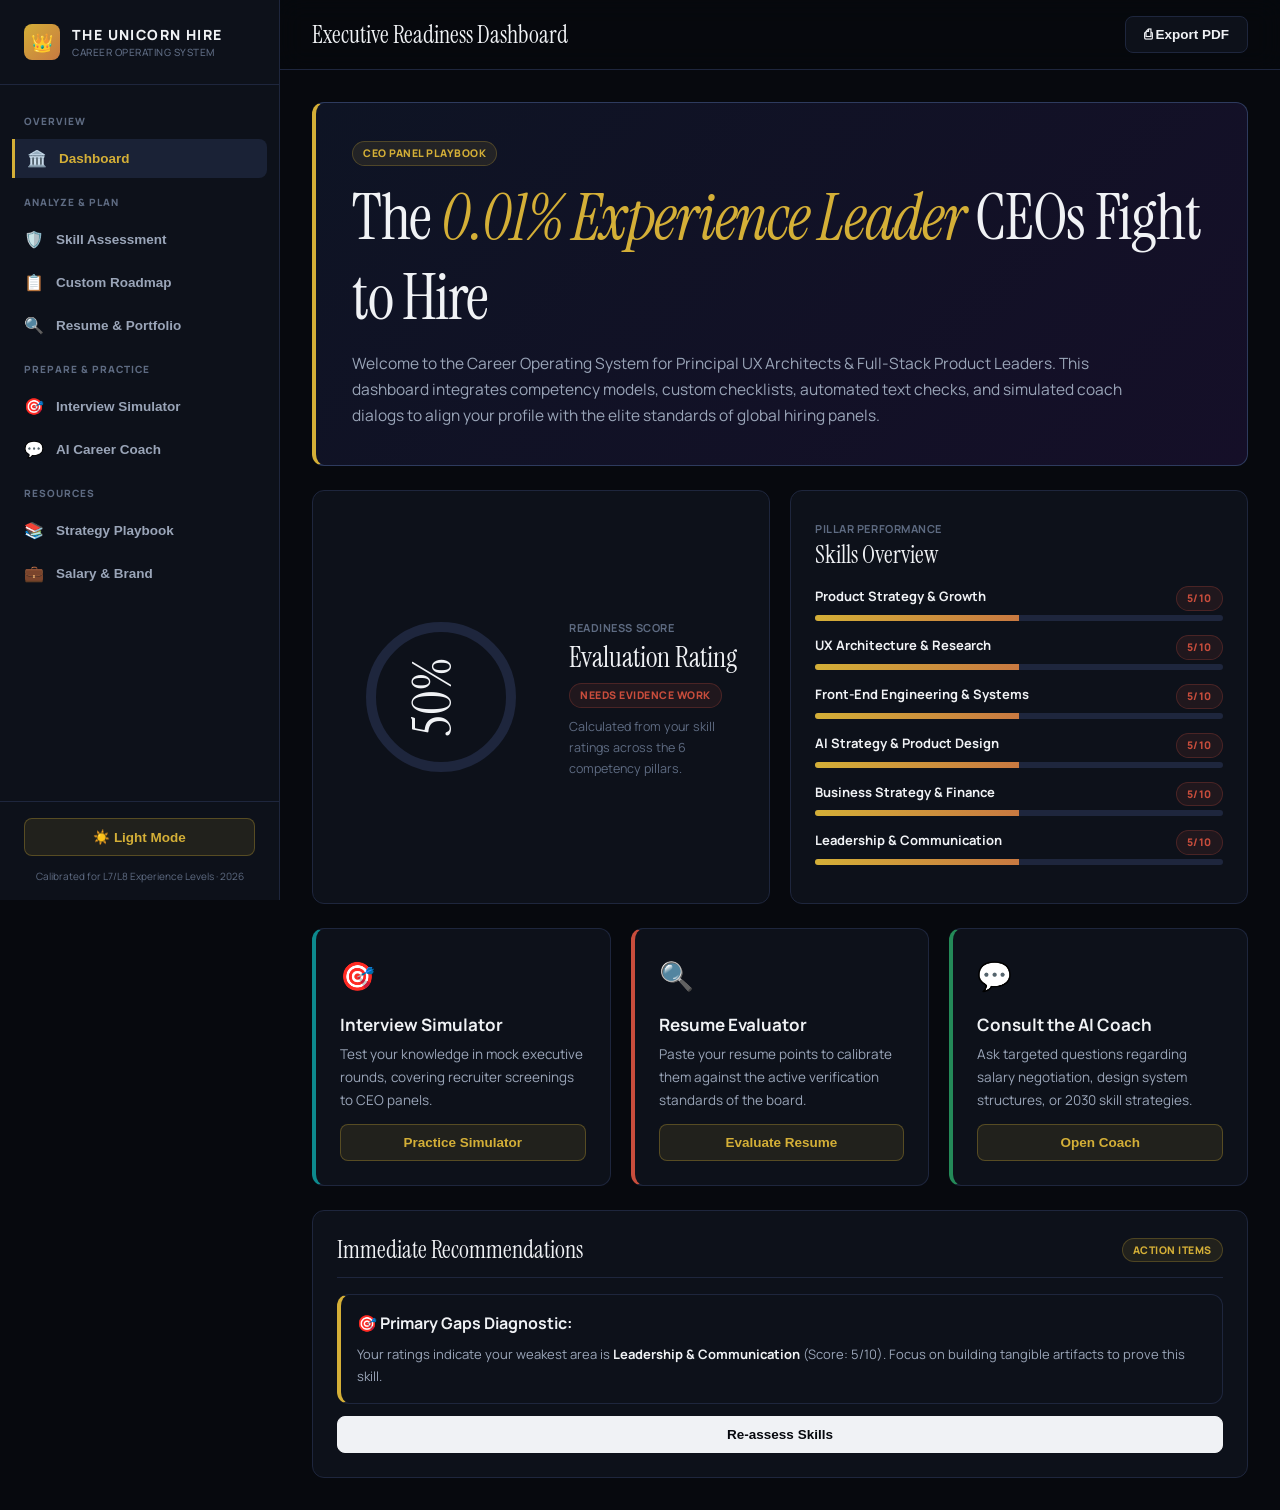
==== commit d92b854e: "Add files via upload Added some new stuff" ====
--- a/index.html
+++ b/index.html
@@ -1,1259 +1,450 @@
 <!DOCTYPE html>
 <html lang="en">
 <head>
-<meta charset="UTF-8">
-<meta name="viewport" content="width=device-width, initial-scale=1.0">
-<title>The Unicorn Hire — Master Strategy for Principal UX Architect & Full-Stack Product Leader</title>
-<link href="https://fonts.googleapis.com/css2?family=Instrument+Serif:ital@0;1&family=Bebas+Neue&family=Manrope:wght@300;400;500;600;700;800&family=DM+Mono:wght@400;500&display=swap" rel="stylesheet">
-<style>
-:root {
-  --bg: #08090C;
-  --bg-card: #0F1117;
-  --bg-card-hover: #161922;
-  --bg-elevated: #1A1D27;
-  --bg-glass: rgba(15,17,23,0.85);
-  --border: #1E2230;
-  --border-accent: #2D3348;
-  --border-gold: rgba(212,175,55,0.25);
-  --text: #F0F0F2;
-  --text-secondary: #A0A5B8;
-  --text-muted: #5C6178;
-  --gold: #D4AF37;
-  --gold-soft: rgba(212,175,55,0.10);
-  --gold-glow: rgba(212,175,55,0.06);
-  --copper: #C87941;
-  --copper-soft: rgba(200,121,65,0.10);
-  --ice: #7EB8DA;
-  --ice-soft: rgba(126,184,218,0.08);
-  --emerald: #50C878;
-  --emerald-soft: rgba(80,200,120,0.08);
-  --violet: #9B72CF;
-  --violet-soft: rgba(155,114,207,0.08);
-  --rose: #E8707E;
-  --rose-soft: rgba(232,112,126,0.08);
-  --slate: #7C8BA1;
-  --white-smoke: #E8E8EC;
-  --radius: 14px;
-  --radius-sm: 8px;
-  --radius-xs: 5px;
-  --shadow-deep: 0 12px 48px rgba(0,0,0,0.5);
-  --shadow-card: 0 4px 24px rgba(0,0,0,0.3);
-  --font-display: 'Bebas Neue', sans-serif;
-  --font-serif: 'Instrument Serif', serif;
-  --font-body: 'Manrope', sans-serif;
-  --font-mono: 'DM Mono', monospace;
-}
-
-*, *::before, *::after { margin: 0; padding: 0; box-sizing: border-box; }
-
-html { scroll-behavior: smooth; }
-
-body {
-  font-family: var(--font-body);
-  background: var(--bg);
-  color: var(--text);
-  line-height: 1.75;
-  -webkit-font-smoothing: antialiased;
-  -moz-osx-font-smoothing: grayscale;
-  overflow-x: hidden;
-}
-
-::selection { background: var(--gold); color: var(--bg); }
-::-webkit-scrollbar { width: 5px; }
-::-webkit-scrollbar-track { background: var(--bg); }
-::-webkit-scrollbar-thumb { background: var(--border-accent); border-radius: 10px; }
-
-/* ========== SIDEBAR ========== */
-.sidebar {
-  position: fixed; top: 0; left: 0; width: 290px; height: 100vh;
-  background: var(--bg-card); border-right: 1px solid var(--border);
-  z-index: 100; overflow-y: auto; transition: transform 0.35s cubic-bezier(0.4,0,0.2,1);
-  display: flex; flex-direction: column;
-}
-.sidebar-brand {
-  padding: 28px 24px 20px; border-bottom: 1px solid var(--border);
-  flex-shrink: 0;
-}
-.sidebar-brand .brand-icon {
-  width: 40px; height: 40px; border-radius: 10px;
-  background: linear-gradient(135deg, var(--gold), var(--copper));
-  display: flex; align-items: center; justify-content: center;
-  font-size: 20px; margin-bottom: 12px;
-}
-.sidebar-brand h2 {
-  font-family: var(--font-display); font-size: 22px; letter-spacing: 2px;
-  color: var(--gold); line-height: 1.1;
-}
-.sidebar-brand p {
-  font-size: 10.5px; color: var(--text-muted); text-transform: uppercase;
-  letter-spacing: 2.5px; margin-top: 4px; font-weight: 600;
-}
-.nav-group { padding: 16px 14px 8px; }
-.nav-group-label {
-  font-size: 9.5px; font-weight: 700; text-transform: uppercase;
-  letter-spacing: 2.5px; color: var(--text-muted); padding: 0 10px 8px;
-}
-.nav-link {
-  display: flex; align-items: center; gap: 10px; padding: 9px 12px;
-  border-radius: var(--radius-sm); color: var(--text-secondary);
-  font-size: 13px; font-weight: 500; text-decoration: none;
-  transition: all 0.2s ease; cursor: pointer;
-}
-.nav-link:hover { background: var(--bg-elevated); color: var(--text); }
-.nav-link.active { background: var(--gold-soft); color: var(--gold); }
-.nav-link .nav-num {
-  font-family: var(--font-mono); font-size: 10px; color: var(--text-muted);
-  min-width: 22px; flex-shrink: 0;
-}
-.nav-link .nav-ico { font-size: 15px; width: 20px; text-align: center; flex-shrink: 0; }
-
-.mobile-menu {
-  display: none; position: fixed; top: 14px; left: 14px; z-index: 200;
-  background: var(--bg-card); border: 1px solid var(--border);
-  border-radius: var(--radius-sm); padding: 10px 13px;
-  color: var(--text); font-size: 18px; cursor: pointer; line-height: 1;
-}
-
-/* ========== MAIN ========== */
-.main { margin-left: 290px; min-height: 100vh; }
-
-/* ========== HERO ========== */
-.hero {
-  position: relative; padding: 120px 64px 90px; overflow: hidden;
-  background: linear-gradient(165deg, #08090C 0%, #111526 35%, #1A1230 55%, #12100E 80%, #08090C 100%);
-}
-.hero::before {
-  content: ''; position: absolute; top: -150px; right: -100px;
-  width: 700px; height: 700px; border-radius: 50%;
-  background: radial-gradient(circle, rgba(212,175,55,0.06) 0%, transparent 65%);
-  pointer-events: none;
-}
-.hero::after {
-  content: ''; position: absolute; bottom: -200px; left: -150px;
-  width: 500px; height: 500px; border-radius: 50%;
-  background: radial-gradient(circle, rgba(126,184,218,0.04) 0%, transparent 65%);
-  pointer-events: none;
-}
-.hero-inner { position: relative; z-index: 1; max-width: 860px; }
-.hero-eyebrow {
-  display: inline-flex; align-items: center; gap: 8px;
-  background: var(--gold-soft); border: 1px solid var(--border-gold);
-  border-radius: 100px; padding: 6px 18px; font-size: 11px;
-  color: var(--gold); font-weight: 700; text-transform: uppercase;
-  letter-spacing: 2px; margin-bottom: 28px;
-  animation: fadeDown 0.8s ease both;
-}
-@keyframes fadeDown { from { opacity:0; transform:translateY(-12px); } to { opacity:1; transform:translateY(0); } }
-
-.hero h1 {
-  font-family: var(--font-serif); font-size: 56px; font-weight: 400;
-  line-height: 1.12; letter-spacing: -0.5px; margin-bottom: 24px;
-  animation: fadeUp 0.8s 0.15s ease both;
-}
-.hero h1 em { font-style: italic; color: var(--gold); }
-.hero .hero-sub {
-  font-size: 17px; color: var(--text-secondary); max-width: 660px;
-  line-height: 1.85; animation: fadeUp 0.8s 0.3s ease both;
-}
-@keyframes fadeUp { from { opacity:0; transform:translateY(18px); } to { opacity:1; transform:translateY(0); } }
-
-.hero-stats-bar {
-  display: flex; gap: 48px; margin-top: 44px; padding-top: 32px;
-  border-top: 1px solid var(--border); animation: fadeUp 0.8s 0.45s ease both;
-}
-.hero-stat .s-val {
-  font-family: var(--font-display); font-size: 40px; color: var(--gold);
-  letter-spacing: 1px; line-height: 1;
-}
-.hero-stat .s-lbl {
-  font-size: 12px; color: var(--text-muted); margin-top: 4px;
-  text-transform: uppercase; letter-spacing: 1.5px; font-weight: 600;
-}
-
-/* ========== SECTIONS ========== */
-.sect {
-  padding: 72px 64px; border-bottom: 1px solid var(--border);
-}
-.sect-head {
-  display: flex; align-items: center; gap: 16px; margin-bottom: 12px;
-}
-.sect-num {
-  font-family: var(--font-mono); font-size: 11px; color: var(--gold);
-  background: var(--gold-soft); padding: 4px 14px; border-radius: 100px;
-  font-weight: 500; letter-spacing: 0.5px;
-}
-.sect h2 {
-  font-family: var(--font-serif); font-size: 36px; font-weight: 400;
-  letter-spacing: -0.3px;
-}
-.sect .sect-intro {
-  font-size: 15.5px; color: var(--text-secondary); max-width: 740px;
-  line-height: 1.85; margin-bottom: 36px;
-}
-.sect h3 {
-  font-family: var(--font-body); font-size: 18px; font-weight: 700;
-  margin: 36px 0 16px; color: var(--text);
-  padding-bottom: 8px; border-bottom: 1px solid var(--border);
-}
-.sect h4 {
-  font-size: 13px; font-weight: 700; color: var(--gold);
-  text-transform: uppercase; letter-spacing: 1.5px; margin: 28px 0 12px;
-}
-.sect p, .sect li { font-size: 14.5px; color: var(--text-secondary); line-height: 1.85; }
-.sect ul { list-style: none; padding: 0; }
-.sect ul li { padding: 5px 0 5px 22px; position: relative; }
-.sect ul li::before {
-  content: ''; position: absolute; left: 6px; top: 14px;
-  width: 5px; height: 5px; border-radius: 50%; background: var(--gold);
-}
-.sect ol { padding-left: 20px; }
-.sect ol li { padding: 4px 0; }
-.sect ol li::marker { color: var(--gold); font-weight: 700; }
-
-/* ========== CEO QUOTE ========== */
-.ceo-quote {
-  background: var(--bg-card); border: 1px solid var(--border);
-  border-left: 3px solid var(--gold); border-radius: var(--radius);
-  padding: 24px 28px; margin: 20px 0; position: relative;
-}
-.ceo-quote::before {
-  content: '"'; position: absolute; top: 8px; left: 16px;
-  font-family: var(--font-serif); font-size: 48px; color: var(--gold);
-  opacity: 0.2; line-height: 1;
-}
-.ceo-quote p {
-  font-family: var(--font-serif); font-size: 16px; font-style: italic;
-  color: var(--text); line-height: 1.7; padding-left: 20px;
-}
-.ceo-quote .ceo-attr {
-  font-family: var(--font-body); font-size: 12px; font-style: normal;
-  color: var(--text-muted); margin-top: 10px; padding-left: 20px;
-  text-transform: uppercase; letter-spacing: 1.5px; font-weight: 600;
-}
-
-/* ========== CARDS ========== */
-.grid { display: grid; gap: 18px; margin: 20px 0; }
-.grid-2 { grid-template-columns: repeat(auto-fill, minmax(340px, 1fr)); }
-.grid-3 { grid-template-columns: repeat(auto-fill, minmax(280px, 1fr)); }
-.grid-4 { grid-template-columns: repeat(auto-fill, minmax(220px, 1fr)); }
-
-.card {
-  background: var(--bg-card); border: 1px solid var(--border);
-  border-radius: var(--radius); padding: 24px; transition: all 0.25s ease;
-}
-.card:hover {
-  border-color: var(--border-accent); transform: translateY(-3px);
-  box-shadow: var(--shadow-card);
-}
-.card-ico { font-size: 28px; margin-bottom: 12px; display: block; }
-.card-title { font-size: 15px; font-weight: 700; color: var(--text); margin-bottom: 6px; }
-.card-sub { font-size: 11px; color: var(--text-muted); text-transform: uppercase; letter-spacing: 1.2px; margin-bottom: 10px; }
-.card-body { font-size: 13.5px; color: var(--text-secondary); line-height: 1.75; }
-
-/* ========== TABLES ========== */
-.tbl-wrap {
-  overflow-x: auto; margin: 18px 0; border-radius: var(--radius);
-  border: 1px solid var(--border);
-}
-table { width: 100%; border-collapse: collapse; font-size: 13px; }
-thead th {
-  background: var(--bg-elevated); color: var(--text); font-weight: 700;
-  text-align: left; padding: 13px 16px; border-bottom: 2px solid var(--border);
-  font-size: 11px; text-transform: uppercase; letter-spacing: 0.8px; white-space: nowrap;
-}
-tbody td {
-  padding: 11px 16px; border-bottom: 1px solid var(--border);
-  color: var(--text-secondary); vertical-align: top;
-}
-tbody tr:hover { background: var(--bg-card-hover); }
-tbody td:first-child { font-weight: 600; color: var(--text); }
-
-.tag {
-  display: inline-block; padding: 2px 10px; border-radius: 100px;
-  font-size: 11px; font-weight: 700; white-space: nowrap;
-}
-.tag-gold { background: var(--gold-soft); color: var(--gold); }
-.tag-ice { background: var(--ice-soft); color: var(--ice); }
-.tag-emerald { background: var(--emerald-soft); color: var(--emerald); }
-.tag-violet { background: var(--violet-soft); color: var(--violet); }
-.tag-rose { background: var(--rose-soft); color: var(--rose); }
-.tag-copper { background: var(--copper-soft); color: var(--copper); }
-
-/* ========== EXPANDABLE PANELS ========== */
-.panel {
-  background: var(--bg-card); border: 1px solid var(--border);
-  border-radius: var(--radius); overflow: hidden; margin: 16px 0;
-}
-.panel-head {
-  padding: 20px 24px; display: flex; align-items: center; gap: 14px;
-  cursor: pointer; user-select: none; transition: background 0.2s ease;
-}
-.panel-head:hover { background: var(--bg-card-hover); }
-.panel-head .p-ico { font-size: 28px; }
-.panel-head .p-info { flex: 1; }
-.panel-head .p-info h3 {
-  font-size: 17px; font-weight: 700; color: var(--text);
-  margin: 0; padding: 0; border: 0;
-}
-.panel-head .p-info .p-sub { font-size: 12.5px; color: var(--text-muted); margin-top: 2px; }
-.panel-toggle {
-  width: 30px; height: 30px; border-radius: 50%; background: var(--bg-elevated);
-  display: flex; align-items: center; justify-content: center;
-  color: var(--text-muted); font-size: 14px; transition: all 0.3s ease; flex-shrink: 0;
-}
-.panel.open .panel-toggle { transform: rotate(180deg); color: var(--gold); }
-.panel-body { max-height: 0; overflow: hidden; transition: max-height 0.5s cubic-bezier(0.4,0,0.2,1); }
-.panel.open .panel-body { max-height: 12000px; }
-.panel-inner { padding: 0 24px 24px; border-top: 1px solid var(--border); }
-
-/* ========== TIMELINE ========== */
-.timeline { position: relative; padding: 20px 0; }
-.timeline::before {
-  content: ''; position: absolute; left: 18px; top: 0; bottom: 0;
-  width: 2px; background: linear-gradient(to bottom, var(--gold), var(--ice), var(--emerald), var(--violet), var(--rose));
-}
-.tl-item { position: relative; padding: 0 0 28px 54px; }
-.tl-dot {
-  position: absolute; left: 10px; top: 4px; width: 18px; height: 18px;
-  border-radius: 50%; border: 3px solid var(--bg); z-index: 1;
-}
-.tl-item h4 {
-  font-family: var(--font-body); font-size: 15px; font-weight: 700;
-  color: var(--text); margin: 0 0 3px; text-transform: none; letter-spacing: 0;
-}
-.tl-item .tl-meta {
-  font-family: var(--font-mono); font-size: 11px; color: var(--text-muted); margin-bottom: 6px;
-}
-.tl-item p { font-size: 13.5px; color: var(--text-secondary); line-height: 1.75; }
-
-/* ========== SCORE CARD ========== */
-.score-row {
-  display: flex; align-items: center; gap: 16px; padding: 12px 0;
-  border-bottom: 1px solid var(--border);
-}
-.score-label { flex: 1; font-size: 14px; font-weight: 600; color: var(--text); }
-.score-bar-outer {
-  width: 200px; height: 8px; background: var(--bg-elevated);
-  border-radius: 10px; overflow: hidden; flex-shrink: 0;
-}
-.score-bar-inner { height: 100%; border-radius: 10px; transition: width 0.8s ease; }
-.score-val { font-family: var(--font-mono); font-size: 13px; color: var(--gold); min-width: 40px; text-align: right; }
-
-/* ========== PILL CLUSTERS ========== */
-.pills { display: flex; flex-wrap: wrap; gap: 8px; margin: 12px 0; }
-.pill {
-  padding: 5px 14px; border-radius: 100px; font-size: 12px; font-weight: 600;
-  border: 1px solid var(--border); color: var(--text-secondary);
-  background: var(--bg-card); transition: all 0.2s ease;
-}
-.pill:hover { border-color: var(--gold); color: var(--gold); }
-
-/* ========== PHASE-BADGE ========== */
-.phase-badge {
-  display: inline-flex; align-items: center; gap: 6px;
-  padding: 4px 14px; border-radius: 100px; font-size: 11px;
-  font-weight: 700; text-transform: uppercase; letter-spacing: 1px;
-}
-
-/* ========== METRIC CARDS ========== */
-.metric-grid { display: grid; grid-template-columns: repeat(auto-fill, minmax(180px, 1fr)); gap: 14px; margin: 20px 0; }
-.metric {
-  background: var(--bg-card); border: 1px solid var(--border);
-  border-radius: var(--radius); padding: 20px; text-align: center;
-  transition: all 0.2s ease;
-}
-.metric:hover { border-color: var(--gold); transform: translateY(-2px); }
-.metric .m-val { font-family: var(--font-display); font-size: 38px; line-height: 1; }
-.metric .m-lbl { font-size: 12px; color: var(--text-muted); margin-top: 6px; text-transform: uppercase; letter-spacing: 1px; font-weight: 600; }
-
-/* ========== FOOTER ========== */
-.footer {
-  padding: 48px 64px; text-align: center; border-top: 1px solid var(--border);
-  color: var(--text-muted); font-size: 12.5px;
-}
-.footer .f-brand {
-  font-family: var(--font-display); font-size: 18px; color: var(--gold);
-  letter-spacing: 3px; margin-bottom: 6px;
-}
-
-/* ========== RESPONSIVE ========== */
-@media (max-width: 1024px) {
-  .sidebar { transform: translateX(-100%); }
-  .sidebar.open { transform: translateX(0); }
-  .mobile-menu { display: block; }
-  .main { margin-left: 0; }
-  .hero { padding: 90px 28px 70px; }
-  .hero h1 { font-size: 38px; }
-  .hero-stats-bar { flex-wrap: wrap; gap: 28px; }
-  .sect { padding: 48px 28px; }
-  .sect h2 { font-size: 28px; }
-  .grid-2, .grid-3 { grid-template-columns: 1fr; }
-  .score-bar-outer { width: 120px; }
-}
-</style>
+  <meta charset="UTF-8">
+  <meta name="viewport" content="width=device-width, initial-scale=1.0">
+  <meta name="description" content="The Principal UX Architect & Full-Stack Product Leader Career Operating System. Assess readiness, generate roadmaps, calibrate resumes, simulate interviews, and access executive mentorship.">
+  <title>The Principal UX Architect Master Blueprint — Career Operating System</title>
+  
+  <!-- Premium Google Fonts -->
+  <link href="https://fonts.googleapis.com/css2?family=Instrument+Serif:ital@0;1&family=Manrope:wght@300;400;500;600;700;800&family=DM+Mono:wght@400;500&display=swap" rel="stylesheet">
+  
+  <!-- Visual Stylesheet -->
+  <link rel="stylesheet" href="index.css">
 </head>
 <body>
 
-<button class="mobile-menu" onclick="document.querySelector('.sidebar').classList.toggle('open')">☰</button>
-
-<!-- ========== SIDEBAR ========== -->
-<nav class="sidebar">
-  <div class="sidebar-brand">
-    <div class="brand-icon">👑</div>
-    <h2>THE UNICORN HIRE</h2>
-    <p>Master Strategy Playbook</p>
+  <!-- Skip to main content for screen readers -->
+  <a href="#main-content-panel" class="btn" style="position:absolute; top:-100px; left:16px; z-index:10000; transition:top 0.2s;" onfocus="this.style.top='16px'" onblur="this.style.top='-100px'">Skip to main content</a>
+
+  <div class="app-container">
+    
+    <!-- LEFT SIDEBAR NAVIGATION -->
+    <aside class="sidebar">
+      <div class="sidebar-header">
+        <div class="sidebar-brand">
+          <div class="logo-icon">👑</div>
+          <h2>
+            The Unicorn Hire
+            <span>Career Operating System</span>
+          </h2>
+        </div>
+      </div>
+      
+      <nav class="sidebar-nav" aria-label="Main Navigation">
+        <div class="nav-label">Overview</div>
+        <button class="nav-item active" data-tab="dashboard" type="button">
+          <span class="nav-icon">🏛️</span> Dashboard
+        </button>
+        
+        <div class="nav-label">Analyze & Plan</div>
+        <button class="nav-item" data-tab="skills" type="button">
+          <span class="nav-icon">🛡️</span> Skill Assessment
+        </button>
+        <button class="nav-item" data-tab="roadmap" type="button">
+          <span class="nav-icon">📋</span> Custom Roadmap
+        </button>
+        <button class="nav-item" data-tab="evaluators" type="button">
+          <span class="nav-icon">🔍</span> Resume & Portfolio
+        </button>
+        
+        <div class="nav-label">Prepare & Practice</div>
+        <button class="nav-item" data-tab="simulator" type="button">
+          <span class="nav-icon">🎯</span> Interview Simulator
+        </button>
+        <button class="nav-item" data-tab="coach" type="button">
+          <span class="nav-icon">💬</span> AI Career Coach
+        </button>
+        
+        <div class="nav-label">Resources</div>
+        <button class="nav-item" data-tab="lead" type="button">
+          <span class="nav-icon">📚</span> Strategy Playbook
+        </button>
+        <button class="nav-item" data-tab="market" type="button">
+          <span class="nav-icon">💼</span> Salary & Brand
+        </button>
+      </nav>
+      
+      <div class="sidebar-footer">
+        <button class="btn btn-accent" id="theme-toggle" type="button">🌙 Dark Mode</button>
+        <p style="font-size:10px; color:var(--text-muted); text-align:center;">Calibrated for L7/L8 Experience Levels · 2026</p>
+      </div>
+    </aside>
+
+    <!-- MAIN INTERACTIVE SECTION -->
+    <main class="main-content" id="main-content-panel">
+      
+      <!-- Top Sticky Navigation Header -->
+      <header class="top-header">
+        <button class="menu-toggle" type="button" aria-label="Toggle Navigation Menu">☰</button>
+        <div class="top-header-title">
+          <h3 id="view-header-title">Executive Readiness Dashboard</h3>
+        </div>
+        <div class="header-controls">
+          <button class="btn" onclick="window.print()" type="button">⎙ Export PDF</button>
+        </div>
+      </header>
+
+      <!-- View Panel Switcher -->
+      <div class="view-panel">
+        
+        <!-- 1. DASHBOARD VIEW -->
+        <section class="tab-view active" id="dashboard-view">
+          <div class="card welcome-hero highlight-gold">
+            <div class="badge badge-gold" style="margin-bottom: 12px;">CEO Panel Playbook</div>
+            <h1 style="margin-bottom: 12px;">The <em>0.01% Experience Leader</em> CEOs Fight to Hire</h1>
+            <p style="font-size: 15.5px; max-width: 780px;">Welcome to the Career Operating System for Principal UX Architects & Full-Stack Product Leaders. This dashboard integrates competency models, custom checklists, automated text checks, and simulated coach dialogs to align your profile with the elite standards of global hiring panels.</p>
+          </div>
+
+          <div class="grid grid-2" style="margin-bottom: 24px;">
+            <!-- Readiness Circle Summary Card -->
+            <div class="card" style="display: flex; align-items: center; gap: 24px;">
+              <div class="readiness-ring-container">
+                <svg width="160" height="160" class="progress-ring">
+                  <circle cx="80" cy="80" r="70" stroke-width="10" fill="transparent" class="progress-ring-circle" />
+                  <circle cx="80" cy="80" r="70" stroke-width="10" fill="transparent" stroke-linecap="round" class="progress-ring-circle-fill" id="dash-circle-fill" stroke="var(--gold)" />
+                  <text x="80" y="90" text-anchor="middle" class="readiness-score-text" id="dash-score-number">50%</text>
+                </svg>
+              </div>
+              <div>
+                <span class="card-meta">Readiness Score</span>
+                <h3 style="font-family: var(--font-serif); font-size: 28px; font-weight: 400; margin-bottom: 6px;">Evaluation Rating</h3>
+                <div id="dash-band-label" style="margin-bottom: 8px;"></div>
+                <p style="font-size:12.5px; max-width:240px; color:var(--text-muted);">Calculated from your skill ratings across the 6 competency pillars.</p>
+              </div>
+            </div>
+
+            <!-- Pillar Progress Indicators -->
+            <div class="card">
+              <span class="card-meta">Pillar Performance</span>
+              <h3 style="font-family: var(--font-serif); font-size: 24px; font-weight: 400; margin-bottom: 16px;">Skills Overview</h3>
+              <div id="dash-pillar-bars">
+                <!-- Injected via app.js -->
+              </div>
+            </div>
+          </div>
+
+          <div class="grid grid-3">
+            <div class="card highlight-teal">
+              <span class="card-icon">🎯</span>
+              <h3 class="card-title">Interview Simulator</h3>
+              <p style="margin-bottom:12px;">Test your knowledge in mock executive rounds, covering recruiter screenings to CEO panels.</p>
+              <button class="btn btn-accent" onclick="document.querySelector('[data-tab=simulator]').click()" style="width:100%;">Practice Simulator</button>
+            </div>
+            <div class="card highlight-coral">
+              <span class="card-icon">🔍</span>
+              <h3 class="card-title">Resume Evaluator</h3>
+              <p style="margin-bottom:12px;">Paste your resume points to calibrate them against the active verification standards of the board.</p>
+              <button class="btn btn-accent" onclick="document.querySelector('[data-tab=evaluators]').click()" style="width:100%;">Evaluate Resume</button>
+            </div>
+            <div class="card highlight-emerald">
+              <span class="card-icon">💬</span>
+              <h3 class="card-title">Consult the AI Coach</h3>
+              <p style="margin-bottom:12px;">Ask targeted questions regarding salary negotiation, design system structures, or 2030 skill strategies.</p>
+              <button class="btn btn-accent" onclick="document.querySelector('[data-tab=coach]').click()" style="width:100%;">Open Coach</button>
+            </div>
+          </div>
+
+          <div class="card" style="margin-top:24px;">
+            <div style="display:flex; justify-content:space-between; align-items:center; border-bottom:1px solid var(--border); padding-bottom:12px; margin-bottom:16px;">
+              <h3 style="font-family:var(--font-serif); font-size:24px; font-weight:400;">Immediate Recommendations</h3>
+              <span class="badge badge-gold">Action Items</span>
+            </div>
+            <div id="dash-actions-list">
+              <!-- Injected dynamically by app.js -->
+            </div>
+          </div>
+        </section>
+
+        <!-- 2. SKILL ASSESSMENT VIEW -->
+        <section class="tab-view" id="skills-view">
+          <div style="display:flex; justify-content:space-between; align-items:flex-start; margin-bottom:28px; gap: 20px; flex-wrap: wrap;">
+            <div>
+              <h2 style="margin-bottom:6px;">Competency Radar & Ratings</h2>
+              <p>Self-assess your skill levels across the 6 core pillars. The chart will update in real-time to highlight gaps.</p>
+            </div>
+            <div class="card" style="padding:12px 20px; display:flex; align-items:center; gap:16px;">
+              <div style="text-align:right;">
+                <span class="card-meta" style="margin-bottom:0;">Core Average</span>
+                <strong style="font-size:24px; color:var(--gold); display:block;" id="skills-score-val">50%</strong>
+              </div>
+              <div id="skills-band-badge"></div>
+            </div>
+          </div>
+
+          <div style="display:grid; grid-template-columns: 1fr 380px; gap:24px; align-items:start;" class="playbook-layout">
+            <!-- Left: Sliders Injected by app.js -->
+            <div id="assessment-sliders" class="skill-sliders-list">
+              <!-- Sliders will render here -->
+            </div>
+            <!-- Right: Interactive SVG Radar Graph -->
+            <div class="radar-chart-container" style="position:sticky; top:96px;">
+              <svg width="340" height="340" id="radar-svg" class="radar-chart">
+                <!-- Rendered dynamically by app.js -->
+              </svg>
+            </div>
+          </div>
+        </section>
+
+        <!-- 3. CUSTOM ROADMAP VIEW -->
+        <section class="tab-view" id="roadmap-view">
+          <div style="margin-bottom:28px;">
+            <h2>Customized 90-365 Day Preparation Planner</h2>
+            <p>Select your starting parameters to configure a concrete checklist for building portfolios, credentials, and brand presence.</p>
+          </div>
+
+          <div class="card" style="margin-bottom:24px; padding:20px;">
+            <div class="grid grid-3">
+              <div class="form-group">
+                <label for="roadmap-level">Current Target Level</label>
+                <select class="form-select" id="roadmap-level">
+                  <option value="senior">Senior Architect (Figma to component coding focus)</option>
+                  <option value="lead">Lead Product Architect (Operations & discovery focus)</option>
+                  <option value="principal">Principal Leader / Associate Director (Strategy & board alignment)</option>
+                </select>
+              </div>
+              <div class="form-group">
+                <label for="roadmap-market">Target Market Geography</label>
+                <select class="form-select" id="roadmap-market">
+                  <option value="US">United States (Equity/SaaS focus)</option>
+                  <option value="India">India (Startups/GCC Hubs focus)</option>
+                  <option value="Europe">Europe / London (Corporate scale focus)</option>
+                  <option value="Singapore">Singapore / SE Asia (Fintech focus)</option>
+                </select>
+              </div>
+              <div class="form-group">
+                <label for="roadmap-time">Preparation Timeline</label>
+                <select class="form-select" id="roadmap-time">
+                  <option value="30">30-Day Sprint (Immediate transition)</option>
+                  <option value="90">90-Day Standard (Balanced build & search)</option>
+                  <option value="180">180-Day Comprehensive (Skills + Branding)</option>
+                </select>
+              </div>
+            </div>
+            <button class="btn btn-primary" id="btn-generate-roadmap" style="margin-top:16px; width:100%;" type="button">Generate Plan & Milestones</button>
+          </div>
+
+          <!-- Dynamic Output area -->
+          <div id="roadmap-output-timeline">
+            <!-- Timeline checkboxes injected here -->
+          </div>
+        </section>
+
+        <!-- 4. RESUME & PORTFOLIO EVALUATORS -->
+        <section class="tab-view" id="evaluators-view">
+          <div style="margin-bottom:28px;">
+            <h2>ARCH & IMPACT Calibration Tools</h2>
+            <p>Compare your text directly with calibrated benchmarks. Use the input checkers to verify you include quantitative proofs.</p>
+          </div>
+
+          <div class="grid grid-2" style="margin-bottom:32px;">
+            <!-- Resume Evaluator Panel -->
+            <div class="card highlight-gold">
+              <div class="badge badge-gold" style="margin-bottom:12px;">Resume check</div>
+              <h3 style="margin-bottom:8px;">ARCH Bullet Evaluator</h3>
+              <p style="margin-bottom:16px; font-size:12.5px; color:var(--text-muted);">Enter a resume bullet point. We'll search for active verbs, metrics, and parameters.</p>
+              
+              <textarea class="text-area-input" id="eval-resume-input" placeholder="Example: Responsible for designing patient scheduler portal interfaces and adding styles to Figma button files."></textarea>
+              <button class="btn btn-primary" id="btn-eval-resume" style="margin-top:12px; width:100%;" type="button">Check Resume Bullet</button>
+              
+              <div class="eval-results-panel" id="eval-resume-output" style="margin-top:20px;">
+                <p style="font-size:13px; color:var(--text-muted); text-align:center; padding-top:40px;">Results will print here after analysis...</p>
+              </div>
+            </div>
+
+            <!-- Portfolio Case Study Evaluator -->
+            <div class="card highlight-teal">
+              <div class="badge badge-teal" style="margin-bottom:12px;">Portfolio check</div>
+              <h3 style="margin-bottom:8px;">IMPACT Structure Evaluator</h3>
+              <p style="margin-bottom:16px; font-size:12.5px; color:var(--text-muted);">Paste your case study introduction/metadata. We'll check for the six phases of the IMPACT framework.</p>
+              
+              <textarea class="text-area-input" id="eval-portfolio-input" placeholder="Example: Redesigned patient scheduling flow. I did user interviews, drew sketches, built a Figma library, and engineers shipped it."></textarea>
+              <button class="btn btn-primary" id="btn-eval-portfolio" style="margin-top:12px; width:100%;" type="button">Grade Case Study Structure</button>
+              
+              <div class="eval-results-panel" id="eval-portfolio-output" style="margin-top:20px;">
+                <p style="font-size:13px; color:var(--text-muted); text-align:center; padding-top:40px;">Results will print here after analysis...</p>
+              </div>
+            </div>
+          </div>
+
+          <!-- Calibration Table and Guidelines -->
+          <div class="card">
+            <h3 style="font-family:var(--font-serif); font-size:24px; font-weight:400; margin-bottom:16px;">Resume Performance Calibration</h3>
+            <div id="eval-resume-calibration">
+              <!-- Calibrations list loaded from strategy_data.js -->
+            </div>
+          </div>
+        </section>
+
+        <!-- 5. INTERVIEW SIMULATOR -->
+        <section class="tab-view" id="simulator-view">
+          <div style="margin-bottom:28px;">
+            <h2>CEO Panel Interview Simulator</h2>
+            <p>Go round-by-round through the hiring process. Make choices and observe board feedback regarding red flags and metrics prioritization.</p>
+          </div>
+
+          <div class="card highlight-gold" style="min-height:360px; padding:32px; display:flex; flex-direction:column; justify-content:center;">
+            <div id="sim-gameplay-area">
+              <!-- Game states loaded dynamically -->
+            </div>
+          </div>
+        </section>
+
+        <!-- 6. AI CAREER COACH -->
+        <section class="tab-view" id="coach-view">
+          <div style="margin-bottom:20px;">
+            <h2>Simulated Executive Coach Chat</h2>
+            <p>Ground your preparation questions in the strategy playbook. Type custom questions or click quick-topic chips below.</p>
+          </div>
+
+          <div class="chat-container">
+            <div class="chat-history" id="chat-history-box">
+              <!-- Chat history logs -->
+            </div>
+            
+            <div class="chat-suggestions" id="chat-chips-container">
+              <!-- Suggestion chips injected by app.js -->
+            </div>
+
+            <div class="chat-input-bar">
+              <input type="text" class="chat-input-field" id="chat-message-input" placeholder="Ask a question (e.g., How do I negotiate my L7 equity compensation?)..." aria-label="Chat input query">
+              <button class="btn btn-primary" id="btn-send-chat" type="button" style="padding: 10px 24px;">Send</button>
+            </div>
+          </div>
+        </section>
+
+        <!-- 7. STRATEGY PLAYBOOK VIEW -->
+        <section class="tab-view" id="lead-view">
+          <div style="margin-bottom:28px;">
+            <h2>The Principal UX Architect Master Strategy Playbook</h2>
+            <p>Read the executive-level consulting findings that define the job requirements, competencies, and interview guidelines.</p>
+          </div>
+
+          <div class="playbook-layout">
+            <!-- TOC Sidebar -->
+            <nav class="playbook-toc" id="playbook-topics-list" aria-label="Playbook Chapters">
+              <!-- TOC Links dynamically created -->
+            </nav>
+            <!-- Chapter content pane -->
+            <div class="playbook-content-pane" id="playbook-content-body" aria-live="polite">
+              <!-- Playbook text prints here -->
+            </div>
+          </div>
+        </section>
+
+        <!-- 8. SALARY & BRAND TRACKER HUB -->
+        <section class="tab-view" id="market-view">
+          <div style="margin-bottom:28px;">
+            <h2>Salary Benchmark & Brand Influence Tracker</h2>
+            <p>Compare executive salary scales and manage your external personal authority checkpoints.</p>
+          </div>
+
+          <div class="grid grid-2" style="margin-bottom:24px;">
+            <!-- Salary Estimator -->
+            <div class="card highlight-gold">
+              <div class="badge badge-gold" style="margin-bottom:12px;">Compensation Calculator</div>
+              <h3 style="margin-bottom:12px;">Salary Benchmark Engine</h3>
+              
+              <div class="form-group">
+                <label for="calc-market">Target Market Region</label>
+                <select class="form-select" id="calc-market">
+                  <option value="US">United States (USD)</option>
+                  <option value="India">India (INR)</option>
+                  <option value="Europe">Europe / London (GBP/EUR)</option>
+                </select>
+              </div>
+
+              <div class="form-group" style="margin-top:16px;">
+                <div style="display:flex; justify-content:space-between; font-size:12.5px; font-weight:700;">
+                  <label for="calc-seniority">Seniority Level</label>
+                  <span id="calc-level-lbl" style="color:var(--gold);">Scroll to select</span>
+                </div>
+                <input type="range" class="slider-control" id="calc-seniority" min="1" max="4" value="2" style="margin-top:8px;">
+                <div style="display:flex; justify-content:space-between; font-size:10px; color:var(--text-muted); margin-top:4px;">
+                  <span>L6 Staff</span>
+                  <span>L7 Principal</span>
+                  <span>L8 Director</span>
+                  <span>L9 VP/CXO</span>
+                </div>
+              </div>
+
+              <div style="margin-top:24px; padding:16px; background:rgba(0,0,0,0.15); border-radius:var(--radius-sm);">
+                <div style="display:flex; justify-content:space-between; margin-bottom:8px; font-size:13.5px;">
+                  <span>Base Salary Estimate:</span>
+                  <strong id="calc-base-text" style="color:var(--ink);">$0</strong>
+                </div>
+                <div style="display:flex; justify-content:space-between; font-size:13.5px;">
+                  <span>Total Comp (Inc. Equity):</span>
+                  <strong id="calc-total-text" style="color:var(--gold);">$0</strong>
+                </div>
+              </div>
+            </div>
+
+            <!-- Brand Tracker -->
+            <div class="card highlight-teal">
+              <div class="badge badge-teal" style="margin-bottom:12px;">Authority tracker</div>
+              <div style="display:flex; justify-content:space-between; align-items:flex-start; margin-bottom:12px;">
+                <h3>Personal Brand Authority</h3>
+                <strong id="brand-authority-score" style="font-size:20px; color:var(--teal); font-family:var(--font-serif);">10/100</strong>
+              </div>
+              
+              <div class="checklist-container">
+                <label style="display:flex; align-items:center; gap:10px; font-size:13px; color:var(--text-secondary); cursor:pointer;">
+                  <input type="checkbox" id="brand-li-post" style="accent-color:var(--gold);"> 
+                  <span>Weekly LinkedIn Insight Postings (+20)</span>
+                </label>
+                <label style="display:flex; align-items:center; gap:10px; font-size:13px; color:var(--text-secondary); cursor:pointer; margin-top:8px;">
+                  <input type="checkbox" id="brand-essay" style="accent-color:var(--gold);"> 
+                  <span>Published Medium/Substack Essay (+20)</span>
+                </label>
+                <label style="display:flex; align-items:center; gap:10px; font-size:13px; color:var(--text-secondary); cursor:pointer; margin-top:8px;">
+                  <input type="checkbox" id="brand-speak" style="accent-color:var(--gold);"> 
+                  <span>Conference Speaking Slot Confirmed (+30)</span>
+                </label>
+                <label style="display:flex; align-items:center; gap:10px; font-size:13px; color:var(--text-secondary); cursor:pointer; margin-top:8px;">
+                  <input type="checkbox" id="brand-oss" style="accent-color:var(--gold);"> 
+                  <span>Contributed Component to Open Source (+20)</span>
+                </label>
+              </div>
+            </div>
+          </div>
+
+          <!-- Mentorship Matching Container -->
+          <div class="card" style="margin-bottom:24px;">
+            <h3 style="font-family:var(--font-serif); font-size:24px; font-weight:400; margin-bottom:16px; border-bottom:1px solid var(--border); padding-bottom:8px;">Executive Mentorship Matching</h3>
+            <div class="grid grid-2" id="brand-mentors-list">
+              <!-- Injected dynamically by app.js -->
+            </div>
+          </div>
+
+          <!-- Learning Tracker Container -->
+          <div class="card">
+            <h3 style="font-family:var(--font-serif); font-size:24px; font-weight:400; margin-bottom:16px; border-bottom:1px solid var(--border); padding-bottom:8px;">Reading List & Course Tracker</h3>
+            <div id="brand-learning-list">
+              <!-- Checklist populated by app.js -->
+            </div>
+          </div>
+        </section>
+
+      </div>
+    </main>
+
   </div>
-  <div class="nav-group">
-    <div class="nav-group-label">Foundation</div>
-    <a class="nav-link active" href="#hero"><span class="nav-ico">🏛️</span> Home</a>
-    <a class="nav-link" href="#ceo-panel"><span class="nav-num">01</span> The CEO Panel</a>
-    <a class="nav-link" href="#why-this-role"><span class="nav-num">02</span> Why This Role Exists</a>
-  </div>
-  <div class="nav-group">
-    <div class="nav-group-label">The Role</div>
-    <a class="nav-link" href="#job-description"><span class="nav-num">03</span> Job Description</a>
-    <a class="nav-link" href="#skillset"><span class="nav-num">04</span> Skillset Architecture</a>
-    <a class="nav-link" href="#competency"><span class="nav-num">05</span> Competency Framework</a>
-  </div>
-  <div class="nav-group">
-    <div class="nav-group-label">The Candidate</div>
-    <a class="nav-link" href="#resume"><span class="nav-num">06</span> Resume Blueprint</a>
-    <a class="nav-link" href="#portfolio"><span class="nav-num">07</span> Portfolio Strategy</a>
-    <a class="nav-link" href="#differentiation"><span class="nav-num">08</span> What Makes Them Special</a>
-  </div>
-  <div class="nav-group">
-    <div class="nav-group-label">The Interview</div>
-    <a class="nav-link" href="#interview-process"><span class="nav-num">09</span> Interview Process</a>
-    <a class="nav-link" href="#interview-rounds"><span class="nav-num">10</span> Round-by-Round Guide</a>
-    <a class="nav-link" href="#crack-strategy"><span class="nav-num">11</span> Cracking Strategy</a>
-  </div>
-  <div class="nav-group">
-    <div class="nav-group-label">Mastery</div>
-    <a class="nav-link" href="#scoring"><span class="nav-num">12</span> Scoring Rubric</a>
-    <a class="nav-link" href="#anti-patterns"><span class="nav-num">13</span> Anti-Patterns</a>
-    <a class="nav-link" href="#30-60-90"><span class="nav-num">14</span> 30-60-90 Day Plan</a>
-    <a class="nav-link" href="#salary"><span class="nav-num">15</span> Compensation Intel</a>
-  </div>
-</nav>
-
-<!-- ========== MAIN ========== -->
-<div class="main">
-
-<!-- ===== HERO ===== -->
-<header class="hero" id="hero">
-  <div class="hero-inner">
-    <div class="hero-eyebrow">👑 CEO Council Master Strategy</div>
-    <h1>The <em>Unicorn Hire</em> — Principal UX Architect &amp; Full-Stack Product Leader</h1>
-    <p class="hero-sub">An end-to-end master playbook from the perspective of a panel of the world's top CEOs — defining the job description, required skillset, ideal resume, complete interview process, and the precise strategy to become the one-in-a-million candidate who gets hired.</p>
-    <div class="hero-stats-bar">
-      <div class="hero-stat"><div class="s-val">15</div><div class="s-lbl">Sections</div></div>
-      <div class="hero-stat"><div class="s-val">8</div><div class="s-lbl">Interview Rounds</div></div>
-      <div class="hero-stat"><div class="s-val">6</div><div class="s-lbl">Competency Pillars</div></div>
-      <div class="hero-stat"><div class="s-val">1</div><div class="s-lbl">Unicorn Hired</div></div>
+
+  <!-- MODALS CONTAINER -->
+  <div class="modal" id="match-modal" role="dialog" aria-modal="true" aria-labelledby="modal-title">
+    <div class="modal-content">
+      <button class="modal-close-btn" data-close-modal aria-label="Close modal">×</button>
+      <h3 id="modal-title" style="font-family:var(--font-serif); font-size:24px; font-weight:400; margin-bottom:12px; color:var(--gold);">Mentorship Connection Request</h3>
+      <div id="match-modal-body">
+        <!-- Message filled dynamically -->
+      </div>
+      <button class="btn btn-primary" data-close-modal style="margin-top:20px; width:100%;" type="button">Acknowledge</button>
     </div>
   </div>
-</header>
-
-<!-- ===== 01: CEO PANEL ===== -->
-<section class="sect" id="ceo-panel">
-  <div class="sect-head"><span class="sect-num">01</span><h2>The CEO Hiring Panel</h2></div>
-  <p class="sect-intro">This entire playbook is written from the collective mindset of the world's most discerning technology leaders — the kind of panel that would convene to hire a once-in-a-generation product-design-engineering leader.</p>
-
-  <div class="ceo-quote">
-    <p>We're not hiring a designer who codes, or a PM who sketches. We're hiring someone who thinks in systems, ships with craft, and leads with evidence. This person is the bridge between the boardroom and the build.</p>
-    <div class="ceo-attr">— The CEO Panel's Collective Mandate</div>
-  </div>
-
-  <h3>What the Panel Represents</h3>
-  <div class="grid grid-3">
-    <div class="card">
-      <span class="card-ico">🔵</span>
-      <div class="card-title">The Product Visionary</div>
-      <div class="card-sub">Google / Alphabet Mindset</div>
-      <div class="card-body">Data-driven product strategy. Scale-first thinking. AI-native workflows. OKRs as religion. The candidate must think in billions of users.</div>
-    </div>
-    <div class="card">
-      <span class="card-ico">⚪</span>
-      <div class="card-title">The Craft Perfectionist</div>
-      <div class="card-sub">Apple Mindset</div>
-      <div class="card-body">Pixel-perfect obsession. Hardware-software harmony. Emotional design. The candidate must make people feel something with every interaction.</div>
-    </div>
-    <div class="card">
-      <span class="card-ico">🟢</span>
-      <div class="card-title">The Platform Architect</div>
-      <div class="card-sub">Microsoft Mindset</div>
-      <div class="card-body">Enterprise-scale engineering. Developer experience. Cloud-native architecture. The candidate must build systems that serve millions of concurrent users.</div>
-    </div>
-    <div class="card">
-      <span class="card-ico">🟡</span>
-      <div class="card-title">The AI Futurist</div>
-      <div class="card-sub">NVIDIA / Anthropic Mindset</div>
-      <div class="card-body">AI as accelerator, humans as decision-makers. Spatial computing. Agentic workflows. The candidate must design for the AI-augmented future.</div>
-    </div>
-    <div class="card">
-      <span class="card-ico">🔴</span>
-      <div class="card-title">The Customer Obsessive</div>
-      <div class="card-sub">Salesforce / Amazon Mindset</div>
-      <div class="card-body">Customer-first everything. Metrics-driven empathy. Platform thinking. The candidate must translate user pain into product strategy.</div>
-    </div>
-    <div class="card">
-      <span class="card-ico">🟣</span>
-      <div class="card-title">The Transformation Leader</div>
-      <div class="card-sub">Enterprise / Healthcare Mindset</div>
-      <div class="card-body">Regulated industry mastery. WCAG/HIPAA compliance. Change management. The candidate must navigate complexity with grace.</div>
-    </div>
-  </div>
-</section>
-
-<!-- ===== 02: WHY THIS ROLE EXISTS ===== -->
-<section class="sect" id="why-this-role">
-  <div class="sect-head"><span class="sect-num">02</span><h2>Why This Role Exists Now</h2></div>
-  <p class="sect-intro">The convergence of AI, design systems, and product-led growth has created a vacuum for a new kind of leader — one who can operate across the full product stack with architectural authority.</p>
-
-  <div class="grid grid-2">
-    <div class="card" style="border-left: 3px solid var(--gold);">
-      <div class="card-title">The Convergence Problem</div>
-      <div class="card-body">Traditional orgs silo Product Management, UX Design, and Engineering into separate kingdoms. This creates handoff friction, misaligned incentives, and slow iteration. Companies lose 40-60% of their cycle time to cross-functional translation.</div>
-    </div>
-    <div class="card" style="border-left: 3px solid var(--ice);">
-      <div class="card-title">The AI Disruption</div>
-      <div class="card-body">AI tools have made the boundaries between design and development porous. A leader who can leverage Claude, Figma AI, and code generation while maintaining strategic vision is exponentially more valuable than three siloed specialists.</div>
-    </div>
-    <div class="card" style="border-left: 3px solid var(--emerald);">
-      <div class="card-title">The Talent Scarcity</div>
-      <div class="card-body">Less than 0.1% of product professionals can credibly operate across PM, UX Research, UX/UI Design, Design Systems, and Front-End Development. This makes the role both extremely rare and extremely valuable.</div>
-    </div>
-    <div class="card" style="border-left: 3px solid var(--violet);">
-      <div class="card-title">The Business Case</div>
-      <div class="card-body">One full-stack product leader replaces the coordination cost of 3-4 functional leads, accelerates decision-making by 3x, reduces rework by 50%, and shortens time-to-market by 30-40%.</div>
-    </div>
-  </div>
-</section>
-
-<!-- ===== 03: JOB DESCRIPTION ===== -->
-<section class="sect" id="job-description">
-  <div class="sect-head"><span class="sect-num">03</span><h2>The Job Description</h2></div>
-  <p class="sect-intro">This isn't a standard JD. This is what the CEO panel would write when they need the single most impactful product-design hire their company will ever make.</p>
-
-  <div class="ceo-quote">
-    <p>This role reports directly to the CPO or VP Product. It carries the authority to make design decisions that ship, product decisions that stick, and technical decisions that scale. There is no higher individual contributor design role in this company.</p>
-    <div class="ceo-attr">— Hiring Panel Directive</div>
-  </div>
-
-  <h3>Title & Positioning</h3>
-  <div class="tbl-wrap"><table>
-    <thead><tr><th>Attribute</th><th>Detail</th></tr></thead>
-    <tbody>
-      <tr><td>Title</td><td>Principal UX Architect & Full-Stack Product Design Leader</td></tr>
-      <tr><td>Alternate Titles</td><td>Associate Director, UX / Principal Product Designer / Staff Design Architect</td></tr>
-      <tr><td>Level</td><td>L7–L8 (IC) or M2 (People Leader) equivalent — Google/Meta calibrated</td></tr>
-      <tr><td>Reports To</td><td>VP Product Experience / Chief Product Officer / SVP Engineering</td></tr>
-      <tr><td>Direct Reports</td><td>4–8 (UX Designers, UI Designers, UX Researchers, Front-End Developers)</td></tr>
-      <tr><td>Scope</td><td>Multiple product lines, enterprise-grade platforms, 10M+ users</td></tr>
-      <tr><td>Location</td><td>Hybrid — Major tech hub or strategic global center</td></tr>
-      <tr><td>Compensation</td><td>$250K–$450K+ total comp (US) / ₹80L–₹1.5Cr+ (India, top-tier)</td></tr>
-    </tbody>
-  </table></div>
-
-  <h3>Mission Statement</h3>
-  <p>Lead the end-to-end product experience across multiple product lines — from discovery through production — by unifying product strategy, user experience architecture, visual systems, design operations, and front-end technical execution under a single point of accountability. Serve as the architectural authority for all user-facing decisions.</p>
-
-  <h3>Core Responsibilities</h3>
-
-  <h4>1. Product & UX Strategy (30%)</h4>
-  <ul>
-    <li>Define and own the UX vision and multi-year experience roadmap aligned to business OKRs</li>
-    <li>Partner with CPO/VP Product on product strategy, market opportunity assessment, and competitive differentiation</li>
-    <li>Lead discovery sprints: customer interviews, JTBD analysis, competitive UX audits, opportunity mapping</li>
-    <li>Translate business requirements into user-centered product specifications with measurable success criteria</li>
-    <li>Drive product metrics: NPS, SUS, task success rate, conversion funnels, engagement, and retention</li>
-    <li>Present experience strategy to C-suite, board members, and external stakeholders</li>
-  </ul>
-
-  <h4>2. Experience Architecture & Design (30%)</h4>
-  <ul>
-    <li>Architect information systems, navigation patterns, and interaction models for complex enterprise platforms</li>
-    <li>Lead design from concept sketches through high-fidelity prototypes to production-ready specifications</li>
-    <li>Own the design system: component architecture, design tokens, documentation, governance, and evolution</li>
-    <li>Ensure WCAG 2.2 AA compliance across all product surfaces with accessibility-first design practices</li>
-    <li>Define micro-interaction patterns, animation choreography, and responsive behavior specifications</li>
-    <li>Lead design reviews, critique sessions, and quality assurance for all design deliverables</li>
-  </ul>
-
-  <h4>3. Front-End Technical Leadership (20%)</h4>
-  <ul>
-    <li>Architect component libraries in React/Next.js with TypeScript, ensuring design-system-to-code fidelity</li>
-    <li>Define front-end architecture patterns: state management, routing, API integration, performance budgets</li>
-    <li>Code review front-end PRs for accessibility (ARIA), performance (Core Web Vitals), and design accuracy</li>
-    <li>Bridge design-to-development handoff with executable specifications and interactive documentation</li>
-    <li>Leverage AI tools (Claude Code, Figma Make, GitHub Copilot) to accelerate design-to-production pipeline</li>
-    <li>Own front-end quality: cross-browser testing, responsive validation, visual regression automation</li>
-  </ul>
-
-  <h4>4. Team Leadership & Design Operations (20%)</h4>
-  <ul>
-    <li>Lead and mentor a team of 4–8 designers, researchers, and front-end developers</li>
-    <li>Define hiring standards, interview processes, and career growth frameworks for the design org</li>
-    <li>Establish DesignOps: tooling standards, file organization, component governance, sprint rituals</li>
-    <li>Drive cross-functional collaboration with PM, Engineering, QA, Research, and Data Science</li>
-    <li>Build the culture of evidence-based design through research integration and metric tracking</li>
-    <li>Evangelize design excellence through internal talks, documentation, and organizational influence</li>
-  </ul>
-
-  <h3>Required Qualifications</h3>
-  <div class="tbl-wrap"><table>
-    <thead><tr><th>Category</th><th>Requirement</th></tr></thead>
-    <tbody>
-      <tr><td>Experience</td><td>12–18+ years in product design/UX, with 5+ years at principal/staff/director level</td></tr>
-      <tr><td>Education</td><td>Bachelor's or Master's in Design, HCI, CS, or related field; executive education in PM, AI/ML, or Digital Transformation preferred</td></tr>
-      <tr><td>Portfolio</td><td>End-to-end case studies showing 0→1 products AND large-scale optimization, including measurable business impact</td></tr>
-      <tr><td>Design Systems</td><td>Built or significantly evolved at least one enterprise-scale design system (1000+ components)</td></tr>
-      <tr><td>Front-End</td><td>Production-level React/TypeScript; can architect and code-review component libraries</td></tr>
-      <tr><td>Research</td><td>Can plan and execute usability studies, heuristic evaluations, and analytics-driven optimization</td></tr>
-      <tr><td>Accessibility</td><td>Deep WCAG 2.2 AA knowledge; led accessibility compliance programs</td></tr>
-      <tr><td>AI Fluency</td><td>Active user of AI design/dev tools; understands AI product design patterns (prompts, guardrails, feedback loops)</td></tr>
-      <tr><td>Domain</td><td>Enterprise SaaS, Healthcare, FinTech, or similarly complex regulated environments preferred</td></tr>
-      <tr><td>Leadership</td><td>Managed teams of 4+; mentored senior-level designers; influenced org-wide standards</td></tr>
-    </tbody>
-  </table></div>
-
-  <h3>Preferred (Differentiators)</h3>
-  <div class="pills">
-    <span class="pill">Product Management certification (Pragmatic, CSPO)</span>
-    <span class="pill">Published thought leadership</span>
-    <span class="pill">Conference speaker (Config, WWDC, An Event Apart)</span>
-    <span class="pill">Open-source design system contributor</span>
-    <span class="pill">Spatial computing / XR design</span>
-    <span class="pill">Healthcare / HIPAA experience</span>
-    <span class="pill">Multi-platform (Web, iOS, Android, Wearable)</span>
-    <span class="pill">Motion design proficiency</span>
-    <span class="pill">Data visualization expertise</span>
-    <span class="pill">Fluent in multiple AI tools (Claude, Figma AI, Copilot)</span>
-  </div>
-</section>
-
-<!-- ===== 04: SKILLSET ARCHITECTURE ===== -->
-<section class="sect" id="skillset">
-  <div class="sect-head"><span class="sect-num">04</span><h2>Skillset Architecture — The Six Pillars</h2></div>
-  <p class="sect-intro">The CEO panel evaluates candidates across six non-negotiable skill pillars. Mastery across all six is what separates a unicorn from a strong generalist.</p>
-
-  <div class="panel" id="pillar-1">
-    <div class="panel-head" onclick="this.parentElement.classList.toggle('open')">
-      <span class="p-ico">🧭</span>
-      <div class="p-info"><h3>Pillar 1: Product Strategy & Business Acumen</h3><div class="p-sub">Think like a CEO, prioritize like a PM, measure like a data scientist</div></div>
-      <div class="panel-toggle">▼</div>
-    </div>
-    <div class="panel-body"><div class="panel-inner">
-      <h4>Core Skills</h4>
-      <ul>
-        <li>Product vision and multi-year roadmap definition</li>
-        <li>OKR/KPI framework design and tracking</li>
-        <li>Market analysis, competitive intelligence, TAM/SAM/SOM sizing</li>
-        <li>RICE/ICE/WSJF prioritization frameworks</li>
-        <li>Business case development and stakeholder communication</li>
-        <li>Go-to-market strategy and launch orchestration</li>
-        <li>Unit economics: LTV, CAC, churn modeling, revenue impact estimation</li>
-      </ul>
-      <h4>Evidence of Mastery</h4>
-      <ul>
-        <li>Can present a product strategy to a board that results in funding</li>
-        <li>Has owned P&L or revenue metrics and moved them measurably</li>
-        <li>PRDs they write are the gold standard — engineers and designers fight to work on their features</li>
-      </ul>
-    </div></div>
-  </div>
-
-  <div class="panel" id="pillar-2">
-    <div class="panel-head" onclick="this.parentElement.classList.toggle('open')">
-      <span class="p-ico">🔬</span>
-      <div class="p-info"><h3>Pillar 2: UX Research & Evidence-Based Design</h3><div class="p-sub">Every design decision backed by evidence, never assumption</div></div>
-      <div class="panel-toggle">▼</div>
-    </div>
-    <div class="panel-body"><div class="panel-inner">
-      <h4>Core Skills</h4>
-      <ul>
-        <li>Qualitative research: contextual inquiry, interviews, diary studies, usability testing</li>
-        <li>Quantitative research: A/B testing, survey design, funnel analysis, SUS/CSAT/NPS scoring</li>
-        <li>Synthesis methods: affinity mapping, personas, journey maps, mental models, JTBD frameworks</li>
-        <li>Heuristic evaluation using Nielsen's heuristics, cognitive walkthroughs</li>
-        <li>Research operations: participant recruitment, repository management, insight democratization</li>
-        <li>Analytics platforms: Amplitude, Mixpanel, FullStory, Hotjar</li>
-      </ul>
-      <h4>Evidence of Mastery</h4>
-      <ul>
-        <li>Can design a research plan that uncovers the real problem, not the stated problem</li>
-        <li>Has a track record of research findings that changed product direction</li>
-        <li>Builds research culture — others start doing research because of this person's influence</li>
-      </ul>
-    </div></div>
-  </div>
-
-  <div class="panel" id="pillar-3">
-    <div class="panel-head" onclick="this.parentElement.classList.toggle('open')">
-      <span class="p-ico">✏️</span>
-      <div class="p-info"><h3>Pillar 3: UX & Interaction Design</h3><div class="p-sub">Information architecture to pixel-perfect prototypes</div></div>
-      <div class="panel-toggle">▼</div>
-    </div>
-    <div class="panel-body"><div class="panel-inner">
-      <h4>Core Skills</h4>
-      <ul>
-        <li>Information architecture: site maps, taxonomies, navigation models for complex systems</li>
-        <li>User flow and task flow design with edge cases, error states, and empty states</li>
-        <li>Wireframing from low-fidelity sketches to high-fidelity interactive prototypes</li>
-        <li>Micro-interaction design: transitions, animations, feedback patterns, gesture navigation</li>
-        <li>Multi-platform design: responsive web, iOS HIG, Android Material, wearables, spatial/XR</li>
-        <li>WCAG 2.2 AA accessibility: color contrast, keyboard navigation, screen reader, ARIA patterns</li>
-        <li>Tools mastery: Figma (advanced components, variables, auto-layout, prototyping), ProtoPie, Framer</li>
-      </ul>
-    </div></div>
-  </div>
-
-  <div class="panel" id="pillar-4">
-    <div class="panel-head" onclick="this.parentElement.classList.toggle('open')">
-      <span class="p-ico">🎨</span>
-      <div class="p-info"><h3>Pillar 4: Visual Design & Design Systems</h3><div class="p-sub">The visual grammar that makes products desirable, not just usable</div></div>
-      <div class="panel-toggle">▼</div>
-    </div>
-    <div class="panel-body"><div class="panel-inner">
-      <h4>Core Skills</h4>
-      <ul>
-        <li>Design system architecture: atomic design, tokens (color, spacing, type, elevation), multi-theme</li>
-        <li>Typography systems: type scales, variable fonts, responsive type, font pairing, readability</li>
-        <li>Color systems: semantic color, dynamic theming, dark/light mode, high-contrast accessibility</li>
-        <li>Motion design: easing curves, meaningful transitions, choreography, reduced-motion support</li>
-        <li>Iconography, illustration systems, data visualization design</li>
-        <li>Brand-to-product translation: applying brand guidelines to product UI at scale</li>
-        <li>Tools: Figma libraries, Storybook, ZeroHeight, After Effects, Lottie/Rive</li>
-      </ul>
-    </div></div>
-  </div>
-
-  <div class="panel" id="pillar-5">
-    <div class="panel-head" onclick="this.parentElement.classList.toggle('open')">
-      <span class="p-ico">💻</span>
-      <div class="p-info"><h3>Pillar 5: Front-End Engineering & Technical Fluency</h3><div class="p-sub">Can architect, code, review, and ship production front-end</div></div>
-      <div class="panel-toggle">▼</div>
-    </div>
-    <div class="panel-body"><div class="panel-inner">
-      <h4>Core Skills</h4>
-      <ul>
-        <li>React / Next.js component architecture with TypeScript</li>
-        <li>HTML5 semantic structure, CSS3/SCSS/Tailwind, CSS Grid/Flexbox mastery</li>
-        <li>Component library development: Storybook, Radix, shadcn/ui integration</li>
-        <li>State management patterns: Context API, Zustand, Redux Toolkit</li>
-        <li>Performance optimization: Core Web Vitals, code splitting, lazy loading, image optimization</li>
-        <li>Accessibility implementation: ARIA roles, keyboard handlers, screen reader testing</li>
-        <li>API integration: REST/GraphQL consumption, error handling, loading states</li>
-        <li>Testing: Jest, Playwright, visual regression (Chromatic), Storybook interaction tests</li>
-        <li>CI/CD awareness: GitHub Actions, automated linting, deployment pipelines</li>
-        <li>AI-augmented development: Claude Code, GitHub Copilot, Figma Make workflows</li>
-      </ul>
-    </div></div>
-  </div>
-
-  <div class="panel" id="pillar-6">
-    <div class="panel-head" onclick="this.parentElement.classList.toggle('open')">
-      <span class="p-ico">👥</span>
-      <div class="p-info"><h3>Pillar 6: Leadership, Influence & Communication</h3><div class="p-sub">Lead without authority, influence with evidence, communicate with clarity</div></div>
-      <div class="panel-toggle">▼</div>
-    </div>
-    <div class="panel-body"><div class="panel-inner">
-      <h4>Core Skills</h4>
-      <ul>
-        <li>Team leadership: hiring, mentoring, performance management, career development</li>
-        <li>Cross-functional collaboration: PM, Engineering, QA, Research, Data Science, Marketing</li>
-        <li>Executive communication: C-suite presentations, board materials, stakeholder alignment</li>
-        <li>Design evangelism: internal talks, design culture building, organizational design maturity</li>
-        <li>Change management: ADKAR, Kotter's 8-Step for design transformation programs</li>
-        <li>Conflict resolution: navigating design-engineering tension, scope negotiation, priority alignment</li>
-        <li>Thought leadership: conference speaking, publications, industry community contribution</li>
-      </ul>
-    </div></div>
-  </div>
-</section>
-
-<!-- ===== 05: COMPETENCY FRAMEWORK ===== -->
-<section class="sect" id="competency">
-  <div class="sect-head"><span class="sect-num">05</span><h2>Competency Scoring Framework</h2></div>
-  <p class="sect-intro">The panel scores candidates on a 1–5 scale across each pillar. A score of 4+ on all six pillars is the unicorn threshold. Most candidates peak at 4+ on two or three.</p>
-
-  <div class="tbl-wrap"><table>
-    <thead><tr><th>Score</th><th>Level</th><th>Description</th></tr></thead>
-    <tbody>
-      <tr><td>5</td><td><span class="tag tag-gold">World-Class</span></td><td>Industry-recognized authority. Could keynote a major conference on this pillar alone. Others learn from this person.</td></tr>
-      <tr><td>4</td><td><span class="tag tag-emerald">Expert</span></td><td>Operates independently at the highest level. Teaches others. Has shipped world-class work in this domain.</td></tr>
-      <tr><td>3</td><td><span class="tag tag-ice">Proficient</span></td><td>Strong practitioner. Can execute independently and lead others. Solid portfolio evidence.</td></tr>
-      <tr><td>2</td><td><span class="tag tag-violet">Developing</span></td><td>Has functional knowledge. Can contribute but not lead. Needs guidance for complex work.</td></tr>
-      <tr><td>1</td><td><span class="tag tag-rose">Awareness</span></td><td>Conceptual understanding only. Cannot execute at a professional level.</td></tr>
-    </tbody>
-  </table></div>
-
-  <h3>The Unicorn Profile (Minimum to Hire)</h3>
-  <div style="margin-top: 16px;">
-    <div class="score-row"><div class="score-label">Product Strategy & Business</div><div class="score-bar-outer"><div class="score-bar-inner" style="width:80%; background: linear-gradient(90deg, var(--gold), var(--copper));"></div></div><div class="score-val">4/5</div></div>
-    <div class="score-row"><div class="score-label">UX Research & Evidence</div><div class="score-bar-outer"><div class="score-bar-inner" style="width:80%; background: linear-gradient(90deg, var(--ice), var(--violet));"></div></div><div class="score-val">4/5</div></div>
-    <div class="score-row"><div class="score-label">UX & Interaction Design</div><div class="score-bar-outer"><div class="score-bar-inner" style="width:100%; background: linear-gradient(90deg, var(--emerald), var(--ice));"></div></div><div class="score-val">5/5</div></div>
-    <div class="score-row"><div class="score-label">Visual Design & Systems</div><div class="score-bar-outer"><div class="score-bar-inner" style="width:80%; background: linear-gradient(90deg, var(--violet), var(--rose));"></div></div><div class="score-val">4/5</div></div>
-    <div class="score-row"><div class="score-label">Front-End Engineering</div><div class="score-bar-outer"><div class="score-bar-inner" style="width:80%; background: linear-gradient(90deg, var(--emerald), var(--gold));"></div></div><div class="score-val">4/5</div></div>
-    <div class="score-row"><div class="score-label">Leadership & Influence</div><div class="score-bar-outer"><div class="score-bar-inner" style="width:80%; background: linear-gradient(90deg, var(--copper), var(--rose));"></div></div><div class="score-val">4/5</div></div>
-  </div>
-  <p style="margin-top: 16px; font-size: 13px; color: var(--text-muted);"><strong>Total Score Required:</strong> 25/30 minimum (average 4.17/5 across all pillars). Less than 4 on any single pillar is a no-hire signal.</p>
-</section>
-
-<!-- ===== 06: RESUME BLUEPRINT ===== -->
-<section class="sect" id="resume">
-  <div class="sect-head"><span class="sect-num">06</span><h2>The Ideal Resume Blueprint</h2></div>
-  <p class="sect-intro">What makes a resume stand out to this CEO panel isn't length — it's density of proof. Every line must demonstrate impact, not activity.</p>
-
-  <h3>Resume Architecture (2 Pages Max)</h3>
-
-  <h4>Section 1: Identity Header</h4>
-  <div class="card" style="border-left: 3px solid var(--gold); margin: 12px 0;">
-    <div class="card-body">
-      <strong>Name</strong> — Principal UX Architect & Full-Stack Product Design Leader<br>
-      <strong>Tagline:</strong> "Where product strategy meets design craft meets production code — I build the bridge."<br>
-      <strong>Contact:</strong> Email · LinkedIn · Portfolio URL · GitHub<br>
-      <strong>Location:</strong> City, Country · Open to [Remote/Hybrid/Relocation]
-    </div>
-  </div>
-
-  <h4>Section 2: "What Makes Me Different" (3–4 Bullets)</h4>
-  <p>This is the most critical section. It's the CEO's 10-second scan. Each bullet must be a proof point, not a claim.</p>
-  <ul>
-    <li><strong>Full-Stack Product Design:</strong> One of the rare professionals who spans product strategy, UX research, interaction design, visual systems, and production React — eliminating handoff friction and compressing cycle times by 40%</li>
-    <li><strong>Enterprise Healthcare @ Scale:</strong> Led design for [X] million-user platform, achieving [Y]% improvement in [metric] while maintaining WCAG 2.2 AA and HIPAA compliance</li>
-    <li><strong>Design System Architect:</strong> Built enterprise design system with [X]+ components, [Y] design tokens, adopted by [Z] product teams, reducing UI inconsistency by [N]%</li>
-    <li><strong>AI-Augmented Workflow Pioneer:</strong> Actively shipping with Claude AI, Figma Make, and AI-driven prototyping — demonstrating 3x productivity in design-to-code pipeline</li>
-  </ul>
-
-  <h4>Section 3: Experience (Reverse Chronological — 3 Most Recent Roles)</h4>
-  <p>Each role follows the ARCH framework: <strong>A</strong>ction → <strong>R</strong>esult → <strong>C</strong>ontext → <strong>H</strong>ow (methodology)</p>
-  <div class="card" style="margin: 12px 0;">
-    <div class="card-sub">Example Entry Format</div>
-    <div class="card-body">
-      <strong>Principal UX Designer</strong> — Company Name (Year–Present)<br>
-      <em>Scope: Enterprise healthcare platform, 5M+ users, team of X direct reports</em><br><br>
-      • Architected end-to-end patient scheduling redesign, reducing task completion time by 47% and support tickets by 32% (measured via Amplitude + UserTesting studies)<br>
-      • Built design system with 200+ components and token architecture; adoption across 4 product teams reduced design-to-dev handoff time by 60%<br>
-      • Led WCAG 2.2 AA compliance program across all product surfaces — passed third-party audit with zero critical findings<br>
-      • Introduced AI-augmented design workflow (Claude + Figma Make), compressing prototype-to-production cycle from 3 weeks to 4 days
-    </div>
-  </div>
-
-  <h4>Section 4: Skills Matrix (Visual Grid)</h4>
-  <div class="pills">
-    <span class="pill">Product Strategy</span><span class="pill">UX Research</span><span class="pill">Interaction Design</span>
-    <span class="pill">Design Systems</span><span class="pill">Visual Design</span><span class="pill">React / Next.js</span>
-    <span class="pill">TypeScript</span><span class="pill">WCAG 2.2 AA</span><span class="pill">Figma (Advanced)</span>
-    <span class="pill">Claude AI / Copilot</span><span class="pill">Healthcare / HIPAA</span><span class="pill">Agile / OKRs</span>
-  </div>
-
-  <h4>Section 5: Certifications & Education</h4>
-  <ul>
-    <li>Executive PG in AI/ML, Digital Transformation, Growth PM — [University]</li>
-    <li>CUA (Certified Usability Analyst) — HFI</li>
-    <li>IxDF Certifications (3) — Interaction Design Foundation</li>
-    <li>Design Thinking — IIT [Institution]</li>
-    <li>Bachelor's/Master's in [relevant field]</li>
-  </ul>
-
-  <h4>Section 6: Publications & Thought Leadership</h4>
-  <ul>
-    <li>Published books, articles, or conference talks</li>
-    <li>Open-source contributions or public design system documentation</li>
-    <li>Active content on LinkedIn/Medium demonstrating expertise</li>
-  </ul>
-</section>
-
-<!-- ===== 07: PORTFOLIO STRATEGY ===== -->
-<section class="sect" id="portfolio">
-  <div class="sect-head"><span class="sect-num">07</span><h2>Portfolio Strategy — The Proof</h2></div>
-  <p class="sect-intro">The portfolio is the interview before the interview. For this role, it must demonstrate breadth across all six pillars AND depth in at least three.</p>
-
-  <h3>Portfolio Architecture (7 Projects)</h3>
-  <div class="tbl-wrap"><table>
-    <thead><tr><th>#</th><th>Project Type</th><th>What It Proves</th><th>Pillar Coverage</th></tr></thead>
-    <tbody>
-      <tr><td>1</td><td>Enterprise Platform Redesign (Flagship)</td><td>End-to-end UX leadership at scale: research → design → metrics</td><td><span class="tag tag-gold">All 6 Pillars</span></td></tr>
-      <tr><td>2</td><td>Design System Case Study</td><td>Architectural thinking, token systems, governance, adoption metrics</td><td><span class="tag tag-violet">Pillars 3, 4, 5</span></td></tr>
-      <tr><td>3</td><td>0→1 Product Launch</td><td>Discovery, definition, MVP design, launch, iteration</td><td><span class="tag tag-ice">Pillars 1, 2, 3</span></td></tr>
-      <tr><td>4</td><td>Data-Driven Optimization</td><td>A/B testing, funnel optimization, metric-moving redesigns</td><td><span class="tag tag-emerald">Pillars 1, 2</span></td></tr>
-      <tr><td>5</td><td>Accessibility Compliance Program</td><td>WCAG leadership, audit process, remediation, culture change</td><td><span class="tag tag-rose">Pillars 3, 4, 6</span></td></tr>
-      <tr><td>6</td><td>Front-End / Code-Driven Project</td><td>Production code, component library, design-to-code bridge</td><td><span class="tag tag-copper">Pillar 5</span></td></tr>
-      <tr><td>7</td><td>AI-Augmented Workflow Showcase</td><td>How AI tools are integrated into the design-dev process</td><td><span class="tag tag-gold">Future Vision</span></td></tr>
-    </tbody>
-  </table></div>
-
-  <h3>Case Study Framework — IMPACT Method</h3>
-  <p>Each case study follows this structure:</p>
-  <ul>
-    <li><strong>I</strong> — Intent: What was the business problem and user need?</li>
-    <li><strong>M</strong> — Method: What research methods, design processes, and tools were used?</li>
-    <li><strong>P</strong> — Process: Show the journey from messy to polished (include failed iterations)</li>
-    <li><strong>A</strong> — Architecture: IA, flows, systems thinking, design system decisions</li>
-    <li><strong>C</strong> — Craft: High-fidelity screens, interactions, visual details, responsive states</li>
-    <li><strong>T</strong> — Transformation: Measurable outcomes (metrics before/after, business impact, user satisfaction)</li>
-  </ul>
-</section>
-
-<!-- ===== 08: DIFFERENTIATION ===== -->
-<section class="sect" id="differentiation">
-  <div class="sect-head"><span class="sect-num">08</span><h2>What Makes This Candidate One-in-a-Million</h2></div>
-  <p class="sect-intro">The CEO panel has seen 10,000 resumes. Here are the 12 signals that make them stop scrolling.</p>
-
-  <div class="grid grid-2">
-    <div class="card"><span class="card-ico">🧬</span><div class="card-title">1. True Full-Stack Proof</div><div class="card-body">Not "I understand code" — actual production React/TypeScript components in their GitHub. Not "I do PM" — actual PRDs that shipped. The proof is in the artifacts.</div></div>
-    <div class="card"><span class="card-ico">📊</span><div class="card-title">2. Metrics in Every Sentence</div><div class="card-body">Every resume bullet has a number. 47% faster. 32% fewer tickets. $2.3M revenue impact. The candidate speaks the language of business outcomes, not design deliverables.</div></div>
-    <div class="card"><span class="card-ico">🏥</span><div class="card-title">3. Regulated Industry Depth</div><div class="card-body">Healthcare, FinTech, or Gov experience with compliance mandates (HIPAA, SOC2, WCAG). This proves they can design under real constraints, not just blue-sky thinking.</div></div>
-    <div class="card"><span class="card-ico">🤖</span><div class="card-title">4. AI-Native, Not AI-Curious</div><div class="card-body">Actively shipping with Claude, Figma AI, code generation tools. Has documented workflows showing AI acceleration. Understands AI product design patterns.</div></div>
-    <div class="card"><span class="card-ico">📐</span><div class="card-title">5. Design System as Product</div><div class="card-body">Treats the design system as a product with adoption metrics, versioning, documentation, and governance. Not just a Figma file — a living, maintained ecosystem.</div></div>
-    <div class="card"><span class="card-ico">♿</span><div class="card-title">6. Accessibility as Identity</div><div class="card-body">WCAG 2.2 AA isn't a checkbox — it's a design philosophy. Led audits, trained teams, built accessible-first patterns. Can talk about screen readers with passion.</div></div>
-    <div class="card"><span class="card-ico">🎤</span><div class="card-title">7. Visible Thought Leadership</div><div class="card-body">Published work, conference talks, or a public learning resource that demonstrates expertise. A visible trail of intellectual contribution to the field.</div></div>
-    <div class="card"><span class="card-ico">🏗️</span><div class="card-title">8. Architectural Vocabulary</div><div class="card-body">Speaks in systems: information architecture, component architecture, token architecture, platform architecture. Sees patterns where others see pages.</div></div>
-    <div class="card"><span class="card-ico">🔀</span><div class="card-title">9. Cross-Functional Fluency</div><div class="card-body">Can sit in a PM meeting and add value. Can sit in an engineering standup and add value. Can sit in a research debrief and add value. Speaks every team's language.</div></div>
-    <div class="card"><span class="card-ico">📈</span><div class="card-title">10. Growth Trajectory</div><div class="card-body">Clear upward arc: from IC designer → senior → lead → principal. Evidence of increasing scope, complexity, and organizational influence at each level.</div></div>
-    <div class="card"><span class="card-ico">🌍</span><div class="card-title">11. Global/Enterprise Scale</div><div class="card-body">Has designed for millions of users across regions, platforms, and contexts. Understands i18n, RTL, localization, and the complexity of scale.</div></div>
-    <div class="card"><span class="card-ico">📚</span><div class="card-title">12. Continuous Learning Signal</div><div class="card-body">Multiple certifications, executive education, active in communities. The learning never stopped. Invests in themselves as aggressively as they invest in their work.</div></div>
-  </div>
-</section>
-
-<!-- ===== 09: INTERVIEW PROCESS ===== -->
-<section class="sect" id="interview-process">
-  <div class="sect-head"><span class="sect-num">09</span><h2>The Interview Process — 8 Rounds</h2></div>
-  <p class="sect-intro">This is the most rigorous interview process in the industry for this role. Eight rounds, each testing a different pillar. No candidate has ever passed all eight without preparation.</p>
-
-  <div class="timeline" style="margin-top: 28px;">
-    <div class="tl-item"><div class="tl-dot" style="background: var(--gold);"></div><h4>Round 1: Portfolio Deep Dive</h4><div class="tl-meta">90 min · Design Leadership Panel</div><p>Present 2 flagship case studies end-to-end. Panel challenges every decision: why this research method? Why this IA? Why not this alternative? Show the messy process, not just the polished output.</p></div>
-    <div class="tl-item"><div class="tl-dot" style="background: var(--ice);"></div><h4>Round 2: Product Strategy Challenge</h4><div class="tl-meta">60 min · CPO / VP Product</div><p>Given a real business problem: define the product strategy, user segments, success metrics, MVP scope, and roadmap. You have 30 min to prepare, 15 min to present, 15 min Q&A. This tests Pillar 1.</p></div>
-    <div class="tl-item"><div class="tl-dot" style="background: var(--emerald);"></div><h4>Round 3: Design Challenge (Live)</h4><div class="tl-meta">120 min · Take-Home + Live Session</div><p>Design a complex feature from scratch: IA, user flows, wireframes, and one hi-fi screen. Take-home (2 hours), then 60-min live session where you walk through your work and iterate based on feedback.</p></div>
-    <div class="tl-item"><div class="tl-dot" style="background: var(--violet);"></div><h4>Round 4: Design System Architecture</h4><div class="tl-meta">60 min · Design Systems Lead + Front-End Lead</div><p>Whiteboard a design system from scratch: token structure, component hierarchy, governance model, versioning strategy. Then discuss how you'd implement it in React with Storybook.</p></div>
-    <div class="tl-item"><div class="tl-dot" style="background: var(--copper);"></div><h4>Round 5: Technical Code Review</h4><div class="tl-meta">60 min · Senior Front-End Engineers</div><p>Review a React component codebase. Identify accessibility issues, performance problems, and design-system violations. Then pair-program a fix for one critical issue.</p></div>
-    <div class="tl-item"><div class="tl-dot" style="background: var(--rose);"></div><h4>Round 6: Research & Analytics</h4><div class="tl-meta">45 min · UX Research Lead + Data Science</div><p>Given a product dashboard with declining metrics: design a research plan to diagnose the problem. Which methods? Which sample? What hypotheses? How will you analyze? Timeline?</p></div>
-    <div class="tl-item"><div class="tl-dot" style="background: var(--ice);"></div><h4>Round 7: Leadership & Cross-Functional</h4><div class="tl-meta">60 min · VP Engineering + VP Product</div><p>Behavioral deep dive: conflict with engineering, design debt negotiation, hiring decisions, mentoring stories, organizational influence. STAR-A format expected.</p></div>
-    <div class="tl-item"><div class="tl-dot" style="background: var(--gold);"></div><h4>Round 8: CEO / Founder Bar-Raiser</h4><div class="tl-meta">45 min · CTO, CPO, or CEO</div><p>The big-picture conversation: Where is product design headed in 5 years? How does AI change the design process? What's your design philosophy? Why this company? This tests vision, culture fit, and executive presence.</p></div>
-  </div>
-</section>
-
-<!-- ===== 10: ROUND BY ROUND GUIDE ===== -->
-<section class="sect" id="interview-rounds">
-  <div class="sect-head"><span class="sect-num">10</span><h2>Round-by-Round Preparation Guide</h2></div>
-  <p class="sect-intro">Detailed preparation playbook for each interview round — what they're really testing, how to prepare, and the exact frameworks to use.</p>
-
-  <div class="panel">
-    <div class="panel-head" onclick="this.parentElement.classList.toggle('open')">
-      <span class="p-ico">🎯</span>
-      <div class="p-info"><h3>Round 1: Portfolio Deep Dive — Preparation Guide</h3><div class="p-sub">The most decisive round — 60% of hiring decisions are made here</div></div>
-      <div class="panel-toggle">▼</div>
-    </div>
-    <div class="panel-body"><div class="panel-inner">
-      <h4>What They're Really Testing</h4>
-      <ul>
-        <li>Can you tell a coherent story from problem to solution to impact?</li>
-        <li>Do you take credit appropriately — what was YOUR contribution vs. the team's?</li>
-        <li>Can you handle pushback? When they challenge a decision, do you crumble or engage?</li>
-        <li>Is there evidence of growing complexity and scope across your career?</li>
-      </ul>
-      <h4>How to Prepare</h4>
-      <ul>
-        <li>Select 2 projects: one enterprise-scale redesign and one 0→1 product launch</li>
-        <li>Structure each with the IMPACT framework (Intent, Method, Process, Architecture, Craft, Transformation)</li>
-        <li>For each design decision, prepare the "why" and the "alternative considered"</li>
-        <li>Prepare metric stories: what moved, by how much, and how you measured it</li>
-        <li>Practice the presentation at exactly 20 minutes per project</li>
-        <li>Prepare for hostile questions: "Why didn't you do X instead?" — have 3 ready answers per project</li>
-      </ul>
-      <h4>Killer Phrases</h4>
-      <ul>
-        <li>"The research told us X, but the business needed Y — here's how I bridged that gap..."</li>
-        <li>"I originally designed it this way, but after usability testing with N users, I pivoted because..."</li>
-        <li>"The metric we moved was Z, which translated to $X in annual revenue impact..."</li>
-      </ul>
-    </div></div>
-  </div>
-
-  <div class="panel">
-    <div class="panel-head" onclick="this.parentElement.classList.toggle('open')">
-      <span class="p-ico">🧠</span>
-      <div class="p-info"><h3>Round 2: Product Strategy — Preparation Guide</h3><div class="p-sub">Think like a CEO in 30 minutes</div></div>
-      <div class="panel-toggle">▼</div>
-    </div>
-    <div class="panel-body"><div class="panel-inner">
-      <h4>Framework to Use: SPADE</h4>
-      <ul>
-        <li><strong>S</strong>ituation: Define the market, users, and business context (2 min)</li>
-        <li><strong>P</strong>roblem: Identify the core user pain and business opportunity (3 min)</li>
-        <li><strong>A</strong>pproach: Propose 2–3 strategic options with trade-offs (5 min)</li>
-        <li><strong>D</strong>ecision: Recommend one option with rationale and success criteria (3 min)</li>
-        <li><strong>E</strong>xecution: MVP scope, roadmap phases, team structure, timeline (2 min)</li>
-      </ul>
-      <h4>Preparation Tactics</h4>
-      <ul>
-        <li>Practice 5 product strategy cases from different domains (healthcare, fintech, B2B SaaS, consumer, marketplace)</li>
-        <li>Always start with the user — who is the user, what is their job-to-be-done?</li>
-        <li>Include metrics: how will you measure success? (OKRs with specific numbers)</li>
-        <li>Address technical feasibility — shows your engineering fluency</li>
-        <li>End with a "Phase 2 vision" — shows you think beyond MVP</li>
-      </ul>
-    </div></div>
-  </div>
-
-  <div class="panel">
-    <div class="panel-head" onclick="this.parentElement.classList.toggle('open')">
-      <span class="p-ico">✏️</span>
-      <div class="p-info"><h3>Round 3: Design Challenge — Preparation Guide</h3><div class="p-sub">Show your process, not just your output</div></div>
-      <div class="panel-toggle">▼</div>
-    </div>
-    <div class="panel-body"><div class="panel-inner">
-      <h4>The Winning Structure (2-Hour Take-Home)</h4>
-      <ol>
-        <li><strong>First 20 min:</strong> Problem framing, user assumptions, constraints identification</li>
-        <li><strong>Next 15 min:</strong> Rough user flow and IA sketch (photograph it — they want to see messy thinking)</li>
-        <li><strong>Next 40 min:</strong> Low-fi wireframes for key screens (breadth over depth)</li>
-        <li><strong>Next 30 min:</strong> One hi-fi screen with full visual treatment, all states</li>
-        <li><strong>Final 15 min:</strong> Write-up of design decisions, accessibility considerations, and "what I'd do next"</li>
-      </ol>
-      <h4>What Separates Great from Good</h4>
-      <ul>
-        <li>Include edge cases and error states — shows systems thinking</li>
-        <li>Call out accessibility decisions explicitly</li>
-        <li>Show the flow for the complete journey, not just the happy path</li>
-        <li>Include a "technical considerations" note — shows your engineering awareness</li>
-        <li>In the live session, accept feedback gracefully and iterate visibly</li>
-      </ul>
-    </div></div>
-  </div>
-
-  <div class="panel">
-    <div class="panel-head" onclick="this.parentElement.classList.toggle('open')">
-      <span class="p-ico">💻</span>
-      <div class="p-info"><h3>Round 5: Technical Code Review — Preparation Guide</h3><div class="p-sub">You don't need to be the best coder — you need to be the best reviewer</div></div>
-      <div class="panel-toggle">▼</div>
-    </div>
-    <div class="panel-body"><div class="panel-inner">
-      <h4>What to Look For (Priority Order)</h4>
-      <ol>
-        <li><strong>Accessibility:</strong> Missing ARIA labels, keyboard traps, color contrast, focus management</li>
-        <li><strong>Design System Violations:</strong> Hardcoded values that should be tokens, inconsistent spacing/colors</li>
-        <li><strong>Performance:</strong> Unnecessary re-renders, missing memoization, bundle bloat</li>
-        <li><strong>Semantic HTML:</strong> Div soup vs. proper landmarks, heading hierarchy</li>
-        <li><strong>Responsive Issues:</strong> Missing breakpoints, overflow, touch targets too small</li>
-        <li><strong>State Management:</strong> Over-fetching, missing loading/error states</li>
-      </ol>
-      <h4>Preparation</h4>
-      <ul>
-        <li>Review 10 open-source React component libraries on GitHub — practice finding issues</li>
-        <li>Know WCAG 2.2 AA success criteria by heart (at least the top 20)</li>
-        <li>Understand Core Web Vitals: LCP, FID/INP, CLS — what causes failures and how to fix</li>
-        <li>Practice pair programming in VS Code — narrate your thought process as you code</li>
-      </ul>
-    </div></div>
-  </div>
-</section>
-
-<!-- ===== 11: CRACKING STRATEGY ===== -->
-<section class="sect" id="crack-strategy">
-  <div class="sect-head"><span class="sect-num">11</span><h2>The Master Interview Cracking Strategy</h2></div>
-  <p class="sect-intro">A 12-week preparation program designed to transform a strong senior designer into an unstoppable principal-level candidate.</p>
-
-  <h3>Phase 1: Foundation (Weeks 1–4)</h3>
-  <div class="grid grid-2">
-    <div class="card" style="border-top: 3px solid var(--gold);">
-      <div class="card-title">Week 1–2: Portfolio Rebuild</div>
-      <div class="card-body">Rebuild 3–4 case studies using the IMPACT framework. Each case must show: research → design → metrics. Photograph your messy sketches. Record before/after metrics. Build the narrative arc.</div>
-    </div>
-    <div class="card" style="border-top: 3px solid var(--ice);">
-      <div class="card-title">Week 3–4: Design System Deep Dive</div>
-      <div class="card-body">Document your design system work as a standalone case study. Create a token architecture diagram. Show governance model. Prepare adoption metrics. Practice whiteboarding component hierarchies.</div>
-    </div>
-  </div>
-
-  <h3>Phase 2: Skill Sharpening (Weeks 5–8)</h3>
-  <div class="grid grid-2">
-    <div class="card" style="border-top: 3px solid var(--emerald);">
-      <div class="card-title">Week 5–6: Product Strategy Practice</div>
-      <div class="card-body">Do 2 product strategy exercises per day. Use SPADE framework. Time yourself: 30 min prep, 15 min presentation. Practice with a peer who plays the skeptical CPO.</div>
-    </div>
-    <div class="card" style="border-top: 3px solid var(--violet);">
-      <div class="card-title">Week 7–8: Technical & Code Readiness</div>
-      <div class="card-body">Review 5 React codebases weekly for accessibility/performance issues. Build one component from scratch in React + TypeScript + Storybook. Practice pair-programming out loud.</div>
-    </div>
-  </div>
-
-  <h3>Phase 3: Performance Mode (Weeks 9–12)</h3>
-  <div class="grid grid-2">
-    <div class="card" style="border-top: 3px solid var(--rose);">
-      <div class="card-title">Week 9–10: Mock Interviews</div>
-      <div class="card-body">Do 8 mock interviews — one for each round type. Record yourself. Watch the recordings. Fix your tics, filler words, and rambling. Get to crisp, confident, structured responses.</div>
-    </div>
-    <div class="card" style="border-top: 3px solid var(--copper);">
-      <div class="card-title">Week 11–12: Final Preparation</div>
-      <div class="card-body">Polish portfolio site. Prepare 15 STAR-A stories covering: leadership, conflict, failure, innovation, influence, mentoring. Research every company you're interviewing with deeply. Prepare 5 questions for every interviewer.</div>
-    </div>
-  </div>
-
-  <h3>The 7 Golden Rules of Interview Execution</h3>
-  <div class="grid grid-3" style="margin-top: 16px;">
-    <div class="card"><div class="card-title">Rule 1: Lead with Impact</div><div class="card-body">Start every answer with the outcome, then explain how you got there. "We improved task completion by 47% — here's how..."</div></div>
-    <div class="card"><div class="card-title">Rule 2: Show the Mess</div><div class="card-body">Perfect portfolios are suspicious. Show iterations, failed experiments, pivots. The CEO panel trusts process more than polish.</div></div>
-    <div class="card"><div class="card-title">Rule 3: Quantify Everything</div><div class="card-body">Replace adjectives with numbers. Not "significantly improved" — "improved by 32% over 6 weeks measured via Amplitude."</div></div>
-    <div class="card"><div class="card-title">Rule 4: Speak Every Language</div><div class="card-body">With PMs: metrics and strategy. With engineers: architecture and trade-offs. With designers: craft and systems. Adapt in real-time.</div></div>
-    <div class="card"><div class="card-title">Rule 5: Own Your Gaps</div><div class="card-body">"I'm not the strongest in X, but here's how I compensate..." is 10x more trustworthy than pretending you're perfect at everything.</div></div>
-    <div class="card"><div class="card-title">Rule 6: Demonstrate AI Fluency</div><div class="card-body">Mention specific AI tools and workflows naturally. "I used Claude to generate the initial component specs, then refined..." — not theoretical, practical.</div></div>
-    <div class="card"><div class="card-title">Rule 7: Ask Architectural Questions</div><div class="card-body">Your questions reveal your level. Ask about design system governance, engineering-design collaboration model, accessibility program maturity, AI tool strategy.</div></div>
-  </div>
-</section>
-
-<!-- ===== 12: SCORING RUBRIC ===== -->
-<section class="sect" id="scoring">
-  <div class="sect-head"><span class="sect-num">12</span><h2>CEO Panel Scoring Rubric</h2></div>
-  <p class="sect-intro">How the panel scores each round. Understanding this lets you optimize your performance for exactly what they're measuring.</p>
-
-  <div class="tbl-wrap"><table>
-    <thead><tr><th>Round</th><th>Primary Score</th><th>Secondary Score</th><th>Red Flag</th><th>Green Flag</th></tr></thead>
-    <tbody>
-      <tr><td>1. Portfolio</td><td>Impact storytelling (40%)</td><td>Process rigor (30%)</td><td>No metrics, no research evidence</td><td>Before/after metrics with methodology</td></tr>
-      <tr><td>2. Strategy</td><td>Structured thinking (35%)</td><td>User empathy (25%)</td><td>Jumps to solutions without problem framing</td><td>Starts with user, backs into business case</td></tr>
-      <tr><td>3. Design</td><td>Systems thinking (35%)</td><td>Craft quality (30%)</td><td>Only happy path, no edge cases</td><td>Full state coverage, accessibility noted</td></tr>
-      <tr><td>4. Design System</td><td>Architecture depth (40%)</td><td>Governance model (25%)</td><td>Token structure is flat/unscalable</td><td>Multi-theme, multi-brand token architecture</td></tr>
-      <tr><td>5. Code Review</td><td>A11y identification (40%)</td><td>Performance awareness (25%)</td><td>Can't identify WCAG violations</td><td>Spots ARIA issues + proposes React fix</td></tr>
-      <tr><td>6. Research</td><td>Method selection (35%)</td><td>Analysis plan (25%)</td><td>Only suggests surveys</td><td>Mixed methods with triangulation strategy</td></tr>
-      <tr><td>7. Leadership</td><td>Influence stories (35%)</td><td>Growth evidence (30%)</td><td>Takes all credit, no team mention</td><td>Specific mentoring outcomes with names</td></tr>
-      <tr><td>8. Bar Raiser</td><td>Vision articulation (40%)</td><td>Culture alignment (30%)</td><td>No opinion on AI/future of design</td><td>Clear, differentiated design philosophy</td></tr>
-    </tbody>
-  </table></div>
-</section>
-
-<!-- ===== 13: ANTI-PATTERNS ===== -->
-<section class="sect" id="anti-patterns">
-  <div class="sect-head"><span class="sect-num">13</span><h2>Anti-Patterns — Instant No-Hire Signals</h2></div>
-  <p class="sect-intro">The CEO panel has seen every mistake. These are the behaviors that end candidacies immediately.</p>
-
-  <div class="grid grid-2">
-    <div class="card" style="border-left: 3px solid var(--rose);">
-      <div class="card-title">❌ "I designed it, they built it"</div>
-      <div class="card-body">Treating engineering as a service team. This role requires deep respect for engineering constraints and active collaboration. "Over the wall" designers don't survive here.</div>
-    </div>
-    <div class="card" style="border-left: 3px solid var(--rose);">
-      <div class="card-title">❌ No Numbers, No Evidence</div>
-      <div class="card-body">Portfolio full of beautiful screens with zero metrics, no research evidence, and no business context. Decoration ≠ design. Impact or nothing.</div>
-    </div>
-    <div class="card" style="border-left: 3px solid var(--rose);">
-      <div class="card-title">❌ Accessibility as Afterthought</div>
-      <div class="card-body">"We did an accessibility pass at the end." Wrong. Accessibility-first or no-hire. If your designs don't account for keyboard navigation from the start, you're not principal-level.</div>
-    </div>
-    <div class="card" style="border-left: 3px solid var(--rose);">
-      <div class="card-title">❌ Can't Handle Pushback</div>
-      <div class="card-body">When the panel challenges a design decision and the candidate becomes defensive or flustered rather than engaging in productive dialogue. Conviction with flexibility is the signal.</div>
-    </div>
-    <div class="card" style="border-left: 3px solid var(--rose);">
-      <div class="card-title">❌ Talks Tools, Not Thinking</div>
-      <div class="card-body">"I used Figma and then I used Miro and then I used Notion..." Tool fluency without strategic thinking. We're hiring a thinker, not a tool operator.</div>
-    </div>
-    <div class="card" style="border-left: 3px solid var(--rose);">
-      <div class="card-title">❌ AI Ignorance or Fear</div>
-      <div class="card-body">"I don't really use AI tools" in 2026 is equivalent to "I don't use the internet" in 2005. The role demands AI fluency — not optional, foundational.</div>
-    </div>
-  </div>
-</section>
-
-<!-- ===== 14: 30-60-90 ===== -->
-<section class="sect" id="30-60-90">
-  <div class="sect-head"><span class="sect-num">14</span><h2>30-60-90 Day Plan — Post-Hire Impact</h2></div>
-  <p class="sect-intro">The most impressive candidates bring a 30-60-90 plan to the final interview. It shows strategic thinking and immediate value creation.</p>
-
-  <div class="grid grid-3">
-    <div class="card" style="border-top: 3px solid var(--gold);">
-      <div class="card-title">Days 1–30: Listen & Learn</div>
-      <div class="card-sub">Foundation Phase</div>
-      <div class="card-body">
-        Conduct stakeholder interviews with every PM, engineering lead, and researcher. Audit the current design system — document gaps, inconsistencies, and debt. Review the last 6 months of user research and product analytics. Map the current PDLC process and identify bottleneck points. Ship one quick win to build credibility.
-      </div>
-    </div>
-    <div class="card" style="border-top: 3px solid var(--ice);">
-      <div class="card-title">Days 31–60: Define & Align</div>
-      <div class="card-sub">Strategy Phase</div>
-      <div class="card-body">
-        Present a UX Vision document with 6-12 month experience roadmap. Propose design system evolution plan with token architecture upgrades. Establish design critique rituals and quality review processes. Launch one research initiative to address the biggest user pain point. Begin mentoring team members with personalized growth plans.
-      </div>
-    </div>
-    <div class="card" style="border-top: 3px solid var(--emerald);">
-      <div class="card-title">Days 61–90: Execute & Lead</div>
-      <div class="card-sub">Impact Phase</div>
-      <div class="card-body">
-        Ship the first major design initiative with measurable metrics. Present UX impact report to leadership with before/after data. Introduce AI-augmented design workflows to the team. Establish cross-functional collaboration model with engineering. Publish first internal thought leadership piece to establish design authority.
-      </div>
-    </div>
-  </div>
-</section>
-
-<!-- ===== 15: COMPENSATION ===== -->
-<section class="sect" id="salary">
-  <div class="sect-head"><span class="sect-num">15</span><h2>Compensation Intelligence</h2></div>
-  <p class="sect-intro">Market compensation benchmarks for this role across major markets as of 2026. Use for negotiation preparation.</p>
-
-  <div class="tbl-wrap"><table>
-    <thead><tr><th>Market</th><th>Base Salary</th><th>Total Comp (with equity/bonus)</th><th>Level Equivalent</th></tr></thead>
-    <tbody>
-      <tr><td>San Francisco / Bay Area</td><td>$200K–$280K</td><td>$350K–$550K+</td><td>L7–L8 (Google/Meta)</td></tr>
-      <tr><td>Seattle</td><td>$190K–$260K</td><td>$320K–$480K+</td><td>Principal (Amazon/MSFT)</td></tr>
-      <tr><td>New York</td><td>$185K–$265K</td><td>$300K–$450K+</td><td>Staff+ Design</td></tr>
-      <tr><td>Austin / Denver / Remote US</td><td>$170K–$240K</td><td>$280K–$400K</td><td>Director-level IC</td></tr>
-      <tr><td>London</td><td>£120K–£170K</td><td>£180K–£280K+</td><td>Principal/Assoc. Director</td></tr>
-      <tr><td>India (Top-Tier: Hyderabad/Bangalore)</td><td>₹50L–₹80L</td><td>₹75L–₹1.5Cr+</td><td>Associate Director+</td></tr>
-      <tr><td>Singapore / Sydney</td><td>S$180K–$250K / A$180K–$250K</td><td>$240K–$380K+</td><td>Principal Design</td></tr>
-    </tbody>
-  </table></div>
-
-  <h3>Negotiation Leverage Points</h3>
-  <ul>
-    <li><strong>Scarcity:</strong> Remind them this is a 0.1% role — full-stack product design leaders who can code are unicorns</li>
-    <li><strong>Impact Metrics:</strong> Frame your compensation ask against the business value you'll create (revenue impact, cost reduction, speed improvement)</li>
-    <li><strong>Competing Offers:</strong> Having 2+ offers transforms negotiation dynamics — always be interviewing in parallel</li>
-    <li><strong>Equity vs. Base:</strong> At this level, negotiate equity/RSUs aggressively — they compound over 4 years</li>
-    <li><strong>Title Parity:</strong> If the company won't match comp, negotiate title (Associate Director vs. Principal) for future leverage</li>
-  </ul>
-</section>
-
-<!-- ===== FOOTER ===== -->
-<footer class="footer">
-  <div class="f-brand">THE UNICORN HIRE</div>
-  <p>Master Strategy Playbook — Principal UX Architect & Full-Stack Product Leader</p>
-  <p style="margin-top: 8px;">Built with Claude Opus 4.6 · June 2026</p>
-</footer>
-
-</div>
-
-<script>
-// Active nav on scroll
-const sects = document.querySelectorAll('.sect, .hero');
-const navLinks = document.querySelectorAll('.nav-link');
-const obs = new IntersectionObserver((entries) => {
-  entries.forEach(entry => {
-    if (entry.isIntersecting) {
-      navLinks.forEach(l => l.classList.remove('active'));
-      const t = document.querySelector(`.nav-link[href="#${entry.target.id}"]`);
-      if (t) t.classList.add('active');
-    }
-  });
-}, { rootMargin: '-20% 0px -70% 0px' });
-sects.forEach(s => obs.observe(s));
-
-// Smooth scroll
-document.querySelectorAll('.nav-link').forEach(link => {
-  link.addEventListener('click', (e) => {
-    e.preventDefault();
-    const target = document.querySelector(link.getAttribute('href'));
-    if (target) {
-      target.scrollIntoView({ behavior: 'smooth', block: 'start' });
-      document.querySelector('.sidebar').classList.remove('open');
-    }
-  });
-});
-
-// Auto-open first two panels
-setTimeout(() => {
-  document.querySelector('#pillar-1')?.classList.add('open');
-}, 600);
-</script>
+
+  <!-- Core Scripts -->
+  <script src="strategy_data.js"></script>
+  <script src="app.js"></script>
 </body>
 </html>
--- a/index.css
+++ b/index.css
@@ -0,0 +1,1137 @@
+/* ==========================================
+   index.css - Design System & UI Variables
+   ========================================== */
+
+/* Design Tokens */
+:root {
+  --bg: #07090e;
+  --bg-card: #0d111a;
+  --bg-hover: #141a29;
+  --bg-elevated: #1a2236;
+  --border: #1e263d;
+  --border-accent: #2e3b5e;
+  --border-glow: rgba(212, 175, 55, 0.15);
+  
+  /* Primary Palette */
+  --gold: #d4af37;
+  --gold-rgb: 212, 175, 55;
+  --copper: #c87941;
+  
+  /* Semantic Palette */
+  --ink: #f0f2f5;
+  --text-secondary: #9aa5b8;
+  --text-muted: #5e6b82;
+  
+  /* Indicators */
+  --teal: #0d8a8e;
+  --coral: #c84d3c;
+  --emerald: #248a58;
+  --violet: #8e5cd4;
+  --blue: #2c6fdb;
+  
+  /* Utilities */
+  --radius: 12px;
+  --radius-sm: 8px;
+  --shadow: 0 12px 36px rgba(0, 0, 0, 0.4);
+  --shadow-sm: 0 4px 12px rgba(0, 0, 0, 0.2);
+  --transition: all 0.25s cubic-bezier(0.4, 0, 0.2, 1);
+  --max-width: 1200px;
+  
+  /* Fonts */
+  --font-serif: 'Instrument Serif', serif;
+  --font-body: 'Manrope', sans-serif;
+  --font-mono: 'DM Mono', monospace;
+}
+
+/* Light Theme Overrides */
+body.light-theme {
+  --bg: #f5f7fa;
+  --bg-card: #ffffff;
+  --bg-hover: #f0f3f7;
+  --bg-elevated: #e4e9f0;
+  --border: #dbe2eb;
+  --border-accent: #b8c7d9;
+  --border-glow: rgba(212, 175, 55, 0.3);
+  
+  --ink: #131c26;
+  --text-secondary: #4b586e;
+  --text-muted: #7c8ba1;
+  
+  --gold: #aa811a;
+  --teal: #0b787b;
+  --coral: #b53827;
+  --emerald: #1c7247;
+  --blue: #1c52b3;
+  --shadow: 0 12px 36px rgba(19, 28, 38, 0.08);
+  --shadow-sm: 0 4px 12px rgba(19, 28, 38, 0.04);
+}
+
+/* Base Resets */
+*, *::before, *::after {
+  box-sizing: border-box;
+  margin: 0;
+  padding: 0;
+}
+
+html {
+  scroll-behavior: smooth;
+}
+
+body {
+  font-family: var(--font-body);
+  background-color: var(--bg);
+  color: var(--ink);
+  line-height: 1.6;
+  overflow-x: hidden;
+  -webkit-font-smoothing: antialiased;
+  transition: background-color 0.3s ease, color 0.3s ease;
+}
+
+/* Typography Scale */
+h1, h2, h3, h4, h5 {
+  color: var(--ink);
+  font-weight: 700;
+  line-height: 1.25;
+}
+
+h1 {
+  font-family: var(--font-serif);
+  font-size: clamp(36px, 5vw, 64px);
+  font-weight: 400;
+  letter-spacing: -0.02em;
+}
+
+h1 em {
+  font-style: italic;
+  color: var(--gold);
+}
+
+h2 {
+  font-family: var(--font-serif);
+  font-size: clamp(28px, 3.5vw, 42px);
+  font-weight: 400;
+  letter-spacing: -0.01em;
+}
+
+h3 {
+  font-size: 20px;
+  font-weight: 600;
+}
+
+p {
+  color: var(--text-secondary);
+  font-size: 15px;
+}
+
+strong {
+  color: var(--ink);
+}
+
+a {
+  color: var(--gold);
+  text-decoration: none;
+  transition: var(--transition);
+}
+
+a:hover {
+  text-decoration: underline;
+}
+
+/* Accessibility Focus States */
+*:focus-visible {
+  outline: 2px solid var(--gold);
+  outline-offset: 4px;
+}
+
+/* Main Layout Grid */
+.app-container {
+  display: flex;
+  min-height: 100vh;
+  position: relative;
+}
+
+/* Sidebar Navigation Styling */
+.sidebar {
+  position: fixed;
+  top: 0;
+  left: 0;
+  width: 280px;
+  height: 100vh;
+  background-color: var(--bg-card);
+  border-right: 1px solid var(--border);
+  z-index: 100;
+  overflow-y: auto;
+  transition: transform 0.3s ease;
+  display: flex;
+  flex-direction: column;
+}
+
+.sidebar-header {
+  padding: 24px;
+  border-bottom: 1px solid var(--border);
+  display: flex;
+  flex-direction: column;
+  gap: 8px;
+}
+
+.sidebar-brand {
+  display: flex;
+  align-items: center;
+  gap: 12px;
+}
+
+.sidebar-brand .logo-icon {
+  width: 36px;
+  height: 36px;
+  background: linear-gradient(135deg, var(--gold), var(--copper));
+  border-radius: 8px;
+  display: grid;
+  place-items: center;
+  font-weight: 800;
+  color: #07090e;
+  font-size: 18px;
+}
+
+.sidebar-brand h2 {
+  font-size: 14px;
+  font-weight: 800;
+  text-transform: uppercase;
+  letter-spacing: 0.1em;
+  font-family: var(--font-body);
+}
+
+.sidebar-brand h2 span {
+  display: block;
+  font-size: 10px;
+  color: var(--text-muted);
+  font-weight: 500;
+  letter-spacing: 0.05em;
+  margin-top: 2px;
+}
+
+.sidebar-nav {
+  padding: 16px 12px;
+  flex: 1;
+  display: flex;
+  flex-direction: column;
+  gap: 4px;
+}
+
+.nav-label {
+  font-size: 10px;
+  font-weight: 800;
+  text-transform: uppercase;
+  color: var(--text-muted);
+  letter-spacing: 0.1em;
+  padding: 12px 12px 6px;
+}
+
+.nav-item {
+  display: flex;
+  align-items: center;
+  gap: 12px;
+  padding: 10px 12px;
+  color: var(--text-secondary);
+  border-radius: var(--radius-sm);
+  font-size: 13.5px;
+  font-weight: 600;
+  cursor: pointer;
+  transition: var(--transition);
+  border: none;
+  background: none;
+  text-align: left;
+  width: 100%;
+}
+
+.nav-item:hover {
+  background-color: var(--bg-hover);
+  color: var(--ink);
+}
+
+.nav-item.active {
+  background-color: var(--bg-elevated);
+  color: var(--gold);
+  border-left: 3px solid var(--gold);
+  border-radius: 0 var(--radius-sm) var(--radius-sm) 0;
+}
+
+.nav-icon {
+  font-size: 16px;
+  width: 20px;
+  text-align: center;
+}
+
+.sidebar-footer {
+  padding: 16px 24px;
+  border-top: 1px solid var(--border);
+  display: flex;
+  flex-direction: column;
+  gap: 12px;
+}
+
+/* Main Area Container */
+.main-content {
+  margin-left: 280px;
+  flex: 1;
+  min-height: 100vh;
+  display: flex;
+  flex-direction: column;
+  position: relative;
+  transition: margin-left 0.3s ease;
+}
+
+/* Top Sticky Header */
+.top-header {
+  position: sticky;
+  top: 0;
+  z-index: 90;
+  background-color: rgba(7, 9, 14, 0.85);
+  backdrop-filter: blur(12px);
+  border-bottom: 1px solid var(--border);
+  padding: 16px 32px;
+  display: flex;
+  align-items: center;
+  justify-content: space-between;
+  transition: background-color 0.3s ease;
+}
+
+body.light-theme .top-header {
+  background-color: rgba(245, 247, 252, 0.85);
+}
+
+.top-header-title h3 {
+  font-family: var(--font-serif);
+  font-size: 24px;
+  font-weight: 400;
+}
+
+.header-controls {
+  display: flex;
+  align-items: center;
+  gap: 12px;
+}
+
+/* Views & Content Sections */
+.view-panel {
+  padding: 32px;
+  max-width: var(--max-width);
+  width: 100%;
+  margin: 0 auto;
+  flex: 1;
+}
+
+.tab-view {
+  display: none;
+  animation: fadeIn 0.3s ease;
+}
+
+.tab-view.active {
+  display: block;
+}
+
+@keyframes fadeIn {
+  from { opacity: 0; transform: translateY(10px); }
+  to { opacity: 1; transform: translateY(0); }
+}
+
+/* Buttons */
+.btn {
+  display: inline-flex;
+  align-items: center;
+  justify-content: center;
+  gap: 8px;
+  padding: 10px 18px;
+  border-radius: var(--radius-sm);
+  font-size: 13.5px;
+  font-weight: 700;
+  cursor: pointer;
+  transition: var(--transition);
+  border: 1px solid var(--border);
+  background-color: var(--bg-card);
+  color: var(--ink);
+}
+
+.btn:hover {
+  background-color: var(--bg-hover);
+  border-color: var(--border-accent);
+  transform: translateY(-1px);
+}
+
+.btn-primary {
+  background-color: var(--ink);
+  color: var(--bg);
+  border-color: var(--ink);
+}
+
+.btn-primary:hover {
+  background-color: var(--gold);
+  border-color: var(--gold);
+  color: #07090e;
+}
+
+.btn-accent {
+  background-color: rgba(212, 175, 55, 0.1);
+  color: var(--gold);
+  border-color: rgba(212, 175, 55, 0.3);
+}
+
+.btn-accent:hover {
+  background-color: rgba(212, 175, 55, 0.2);
+}
+
+/* Cards & Layout Grids */
+.grid {
+  display: grid;
+  gap: 20px;
+}
+
+.grid-2 { grid-template-columns: repeat(2, minmax(0, 1fr)); }
+.grid-3 { grid-template-columns: repeat(3, minmax(0, 1fr)); }
+.grid-4 { grid-template-columns: repeat(4, minmax(0, 1fr)); }
+
+.card {
+  background-color: var(--bg-card);
+  border: 1px solid var(--border);
+  border-radius: var(--radius);
+  padding: 24px;
+  position: relative;
+  transition: var(--transition);
+}
+
+.card:hover {
+  border-color: var(--border-accent);
+  box-shadow: var(--shadow);
+}
+
+.card.highlight-gold {
+  border-left: 4px solid var(--gold);
+}
+
+.card.highlight-teal { border-left: 4px solid var(--teal); }
+.card.highlight-coral { border-left: 4px solid var(--coral); }
+.card.highlight-emerald { border-left: 4px solid var(--emerald); }
+
+.card-icon {
+  font-size: 28px;
+  margin-bottom: 16px;
+  display: block;
+}
+
+.card-title {
+  margin-bottom: 8px;
+  font-size: 17px;
+  font-weight: 700;
+}
+
+.card-meta {
+  font-size: 11px;
+  text-transform: uppercase;
+  letter-spacing: 0.05em;
+  color: var(--text-muted);
+  margin-bottom: 12px;
+  font-weight: 700;
+}
+
+.card p {
+  font-size: 13.5px;
+  line-height: 1.7;
+}
+
+/* Badges / Labels */
+.badge {
+  display: inline-flex;
+  align-items: center;
+  padding: 3px 10px;
+  border-radius: 20px;
+  font-size: 10.5px;
+  font-weight: 800;
+  text-transform: uppercase;
+  letter-spacing: 0.05em;
+}
+
+.badge-gold { background-color: rgba(212, 175, 55, 0.1); color: var(--gold); border: 1px solid rgba(212, 175, 55, 0.25); }
+.badge-teal { background-color: rgba(13, 138, 142, 0.1); color: var(--teal); border: 1px solid rgba(13, 138, 142, 0.25); }
+.badge-coral { background-color: rgba(200, 77, 60, 0.1); color: var(--coral); border: 1px solid rgba(200, 77, 60, 0.25); }
+.badge-emerald { background-color: rgba(36, 138, 88, 0.1); color: var(--emerald); border: 1px solid rgba(36, 138, 88, 0.25); }
+.badge-blue { background-color: rgba(44, 111, 219, 0.1); color: var(--blue); border: 1px solid rgba(44, 111, 219, 0.25); }
+
+/* Dashboard Specific UI */
+.welcome-hero {
+  background: linear-gradient(135deg, #0e1424 0%, #150f28 100%);
+  border-color: var(--border-accent);
+  padding: 36px;
+  margin-bottom: 24px;
+}
+
+body.light-theme .welcome-hero {
+  background: linear-gradient(135deg, #e9eff5 0%, #ede7f8 100%);
+}
+
+.readiness-ring-container {
+  display: flex;
+  flex-direction: column;
+  align-items: center;
+  justify-content: center;
+  padding: 24px;
+}
+
+.progress-ring {
+  transform: rotate(-90deg);
+  overflow: visible;
+}
+
+.progress-ring-circle {
+  transition: stroke-dashoffset 0.4s ease;
+  stroke: var(--border);
+}
+
+.progress-ring-circle-fill {
+  transition: stroke-dashoffset 0.4s ease;
+  stroke: linear-gradient(to right, var(--gold), var(--copper));
+}
+
+.readiness-score-text {
+  font-family: var(--font-serif);
+  font-size: 54px;
+  font-weight: 400;
+  fill: var(--ink);
+}
+
+/* Playbook strategy reader styling */
+.playbook-layout {
+  display: grid;
+  grid-template-columns: 280px 1fr;
+  gap: 24px;
+  align-items: start;
+}
+
+.playbook-toc {
+  position: sticky;
+  top: 96px;
+  background-color: var(--bg-card);
+  border: 1px solid var(--border);
+  border-radius: var(--radius);
+  padding: 16px;
+}
+
+.toc-link {
+  display: block;
+  padding: 8px 12px;
+  border-radius: var(--radius-sm);
+  color: var(--text-secondary);
+  font-size: 13px;
+  font-weight: 600;
+  margin-bottom: 4px;
+  cursor: pointer;
+  transition: var(--transition);
+}
+
+.toc-link:hover {
+  background-color: var(--bg-hover);
+  color: var(--ink);
+}
+
+.toc-link.active {
+  background-color: var(--bg-elevated);
+  color: var(--gold);
+}
+
+.playbook-content-pane {
+  background-color: var(--bg-card);
+  border: 1px solid var(--border);
+  border-radius: var(--radius);
+  padding: 36px;
+  min-height: 500px;
+}
+
+.playbook-body {
+  margin-top: 24px;
+}
+
+.playbook-body p {
+  margin-bottom: 18px;
+  font-size: 14.5px;
+  line-height: 1.8;
+}
+
+.playbook-body ul, .playbook-body ol {
+  margin: 16px 0 16px 20px;
+}
+
+.playbook-body li {
+  margin-bottom: 8px;
+  color: var(--text-secondary);
+  font-size: 14px;
+}
+
+.callout {
+  padding: 18px 24px;
+  border-radius: var(--radius-sm);
+  background-color: var(--bg-hover);
+  border-left: 4px solid var(--border);
+  margin: 20px 0;
+}
+
+.callout.border-gold { border-left-color: var(--gold); }
+.callout.border-coral { border-left-color: var(--coral); }
+.callout.border-teal { border-left-color: var(--teal); }
+
+/* Strategy Data Tables */
+.strategy-table-wrap {
+  overflow-x: auto;
+  margin: 20px 0;
+  border-radius: var(--radius-sm);
+  border: 1px solid var(--border);
+}
+
+.strategy-table {
+  width: 100%;
+  border-collapse: collapse;
+  font-size: 13.5px;
+}
+
+.strategy-table th {
+  background-color: var(--bg-hover);
+  color: var(--ink);
+  font-weight: 700;
+  text-align: left;
+  padding: 12px 16px;
+  border-bottom: 2px solid var(--border);
+  font-size: 11px;
+  text-transform: uppercase;
+  letter-spacing: 0.05em;
+}
+
+.strategy-table td {
+  padding: 12px 16px;
+  border-bottom: 1px solid var(--border);
+  color: var(--text-secondary);
+  vertical-align: top;
+}
+
+.strategy-table tr:hover {
+  background-color: var(--bg-hover);
+}
+
+/* Skill Assessment Engine Specifics */
+.skill-sliders-list {
+  display: flex;
+  flex-direction: column;
+  gap: 16px;
+}
+
+.slider-group {
+  display: flex;
+  flex-direction: column;
+  gap: 6px;
+}
+
+.slider-label-row {
+  display: flex;
+  justify-content: space-between;
+  align-items: center;
+}
+
+.slider-label-row label {
+  font-size: 13px;
+  font-weight: 700;
+  color: var(--ink);
+}
+
+.slider-val-badge {
+  font-family: var(--font-mono);
+  font-size: 12px;
+  font-weight: 700;
+  color: var(--gold);
+}
+
+.slider-control {
+  -webkit-appearance: none;
+  width: 100%;
+  height: 6px;
+  border-radius: 10px;
+  background: var(--bg-elevated);
+  outline: none;
+  transition: background 0.3s;
+}
+
+.slider-control::-webkit-slider-thumb {
+  -webkit-appearance: none;
+  appearance: none;
+  width: 16px;
+  height: 16px;
+  border-radius: 50%;
+  background: var(--gold);
+  cursor: pointer;
+  transition: transform 0.1s ease;
+}
+
+.slider-control::-webkit-slider-thumb:hover {
+  transform: scale(1.2);
+}
+
+.radar-chart-container {
+  display: flex;
+  justify-content: center;
+  align-items: center;
+  background-color: var(--bg-card);
+  border: 1px solid var(--border);
+  border-radius: var(--radius);
+  padding: 24px;
+  min-height: 380px;
+}
+
+.radar-chart {
+  overflow: visible;
+}
+
+/* Interactive Checklist (Roadmap) */
+.checklist-container {
+  display: flex;
+  flex-direction: column;
+  gap: 10px;
+  margin-top: 18px;
+}
+
+.checklist-item {
+  display: flex;
+  align-items: flex-start;
+  gap: 12px;
+  padding: 12px 16px;
+  border-radius: var(--radius-sm);
+  background-color: var(--bg-hover);
+  border: 1px solid var(--border);
+  cursor: pointer;
+  transition: var(--transition);
+  width: 100%;
+  text-align: left;
+}
+
+.checklist-item:hover {
+  border-color: var(--border-accent);
+}
+
+.checklist-item.done {
+  border-color: var(--emerald);
+  background-color: rgba(36, 138, 88, 0.04);
+}
+
+.checkbox-visual {
+  width: 18px;
+  height: 18px;
+  border: 2px solid var(--text-muted);
+  border-radius: 4px;
+  display: flex;
+  align-items: center;
+  justify-content: center;
+  font-size: 12px;
+  color: transparent;
+  flex-shrink: 0;
+  margin-top: 2px;
+  transition: var(--transition);
+}
+
+.checklist-item.done .checkbox-visual {
+  border-color: var(--emerald);
+  background-color: var(--emerald);
+  color: #ffffff;
+}
+
+.checklist-item.done p {
+  text-decoration: line-through;
+  color: var(--text-muted);
+}
+
+/* Evaluators Input Panels */
+.evaluator-io-grid {
+  display: grid;
+  grid-template-columns: 1fr 1fr;
+  gap: 24px;
+  align-items: start;
+}
+
+.text-area-input {
+  width: 100%;
+  height: 160px;
+  background-color: var(--bg);
+  border: 1px solid var(--border);
+  border-radius: var(--radius-sm);
+  padding: 14px;
+  color: var(--ink);
+  font-family: inherit;
+  font-size: 14px;
+  resize: vertical;
+  outline: none;
+  transition: var(--transition);
+}
+
+.text-area-input:focus {
+  border-color: var(--gold);
+}
+
+.eval-results-panel {
+  background-color: var(--bg-hover);
+  border: 1px solid var(--border);
+  border-radius: var(--radius);
+  padding: 24px;
+  min-height: 240px;
+}
+
+.bullet-comparison-table {
+  width: 100%;
+  border-collapse: collapse;
+  margin-top: 16px;
+  font-size: 13px;
+}
+
+.bullet-comparison-table th {
+  padding: 10px;
+  border-bottom: 2px solid var(--border);
+  text-align: left;
+}
+
+.bullet-comparison-table td {
+  padding: 12px 10px;
+  border-bottom: 1px solid var(--border);
+  vertical-align: top;
+}
+
+/* Simulator Styling */
+.sim-stage-indicator {
+  font-size: 12px;
+  color: var(--gold);
+  font-weight: 700;
+  letter-spacing: 0.1em;
+  text-transform: uppercase;
+  margin-bottom: 8px;
+}
+
+.sim-question-box {
+  font-size: 16px;
+  font-weight: 600;
+  line-height: 1.6;
+  margin-bottom: 20px;
+  color: var(--ink);
+  background-color: var(--bg-hover);
+  padding: 20px;
+  border-radius: var(--radius-sm);
+  border-left: 3px solid var(--gold);
+}
+
+.sim-options-list {
+  display: flex;
+  flex-direction: column;
+  gap: 12px;
+}
+
+.sim-option-btn {
+  display: block;
+  width: 100%;
+  padding: 16px 20px;
+  background-color: var(--bg-card);
+  border: 1px solid var(--border);
+  border-radius: var(--radius-sm);
+  text-align: left;
+  cursor: pointer;
+  transition: var(--transition);
+  color: var(--text-secondary);
+  font-size: 14px;
+}
+
+.sim-option-btn:hover {
+  background-color: var(--bg-hover);
+  border-color: var(--border-accent);
+  color: var(--ink);
+}
+
+.sim-option-btn.selected {
+  border-color: var(--gold);
+  background-color: rgba(212, 175, 55, 0.04);
+  color: var(--ink);
+}
+
+.sim-feedback-box {
+  margin-top: 20px;
+  padding: 16px 20px;
+  border-radius: var(--radius-sm);
+  font-size: 13.5px;
+  animation: fadeIn 0.25s ease;
+}
+
+.sim-feedback-box.green-flag {
+  background-color: rgba(36, 138, 88, 0.08);
+  border-left: 4px solid var(--emerald);
+  color: var(--emerald);
+}
+
+.sim-feedback-box.red-flag {
+  background-color: rgba(200, 77, 60, 0.08);
+  border-left: 4px solid var(--coral);
+  color: var(--coral);
+}
+
+/* Chat/AI Coach interface */
+.chat-container {
+  display: flex;
+  flex-direction: column;
+  height: 520px;
+  background-color: var(--bg-card);
+  border: 1px solid var(--border);
+  border-radius: var(--radius);
+  overflow: hidden;
+}
+
+.chat-history {
+  flex: 1;
+  padding: 20px;
+  overflow-y: auto;
+  display: flex;
+  flex-direction: column;
+  gap: 16px;
+}
+
+.chat-bubble {
+  max-width: 75%;
+  padding: 12px 18px;
+  border-radius: var(--radius);
+  font-size: 14px;
+  line-height: 1.6;
+  position: relative;
+}
+
+.chat-bubble.assistant {
+  background-color: var(--bg-hover);
+  color: var(--ink);
+  align-self: flex-start;
+  border-bottom-left-radius: 2px;
+}
+
+.chat-bubble.user {
+  background-color: var(--gold);
+  color: #07090e;
+  align-self: flex-end;
+  border-bottom-right-radius: 2px;
+  font-weight: 600;
+}
+
+.chat-bubble code {
+  font-family: var(--font-mono);
+  font-size: 12.5px;
+  background-color: rgba(0, 0, 0, 0.2);
+  padding: 2px 4px;
+  border-radius: 4px;
+}
+
+.chat-bubble.user code {
+  background-color: rgba(255, 255, 255, 0.3);
+}
+
+.chat-input-bar {
+  display: flex;
+  padding: 16px;
+  border-top: 1px solid var(--border);
+  background-color: var(--bg-hover);
+  gap: 12px;
+}
+
+.chat-input-field {
+  flex: 1;
+  background-color: var(--bg);
+  border: 1px solid var(--border);
+  border-radius: var(--radius-sm);
+  padding: 10px 16px;
+  color: var(--ink);
+  font-size: 14px;
+  outline: none;
+}
+
+.chat-input-field:focus {
+  border-color: var(--gold);
+}
+
+.chat-suggestions {
+  display: flex;
+  gap: 8px;
+  padding: 8px 16px;
+  overflow-x: auto;
+  border-top: 1px solid var(--border);
+  scrollbar-width: none;
+}
+
+.chat-suggestions::-webkit-scrollbar {
+  display: none;
+}
+
+.chat-suggestion-chip {
+  padding: 6px 12px;
+  background-color: var(--bg);
+  border: 1px solid var(--border);
+  border-radius: 20px;
+  font-size: 11.5px;
+  white-space: nowrap;
+  cursor: pointer;
+  transition: var(--transition);
+  color: var(--text-secondary);
+}
+
+.chat-suggestion-chip:hover {
+  border-color: var(--gold);
+  color: var(--gold);
+}
+
+/* Modals */
+.modal {
+  display: none;
+  position: fixed;
+  top: 0;
+  left: 0;
+  width: 100vw;
+  height: 100vh;
+  background-color: rgba(0, 0, 0, 0.6);
+  z-index: 1000;
+  place-items: center;
+  padding: 20px;
+}
+
+.modal.active {
+  display: grid;
+}
+
+.modal-content {
+  background-color: var(--bg-card);
+  border: 1px solid var(--border);
+  border-radius: var(--radius);
+  max-width: 600px;
+  width: 100%;
+  padding: 32px;
+  box-shadow: var(--shadow);
+  animation: modalScale 0.3s cubic-bezier(0.4, 0, 0.2, 1);
+  position: relative;
+}
+
+@keyframes modalScale {
+  from { opacity: 0; transform: scale(0.95); }
+  to { opacity: 1; transform: scale(1); }
+}
+
+.modal-close-btn {
+  position: absolute;
+  top: 20px;
+  right: 20px;
+  background: none;
+  border: none;
+  color: var(--text-secondary);
+  font-size: 20px;
+  cursor: pointer;
+  transition: var(--transition);
+}
+
+.modal-close-btn:hover {
+  color: var(--ink);
+}
+
+/* Custom form elements */
+.form-group {
+  display: flex;
+  flex-direction: column;
+  gap: 8px;
+  margin-bottom: 16px;
+}
+
+.form-group label {
+  font-size: 13px;
+  font-weight: 700;
+}
+
+.form-select, .form-input {
+  width: 100%;
+  padding: 10px 14px;
+  background-color: var(--bg);
+  border: 1px solid var(--border);
+  border-radius: var(--radius-sm);
+  color: var(--ink);
+  outline: none;
+  font-size: 13.5px;
+}
+
+.form-select:focus, .form-input:focus {
+  border-color: var(--gold);
+}
+
+/* Mobile responsive hamburger menu */
+.menu-toggle {
+  display: none;
+  background: none;
+  border: none;
+  color: var(--ink);
+  font-size: 24px;
+  cursor: pointer;
+  z-index: 110;
+}
+
+/* Responsive Overrides */
+@media (max-width: 1024px) {
+  .sidebar {
+    transform: translateX(-100%);
+  }
+  
+  .sidebar.active {
+    transform: translateX(0);
+  }
+  
+  .main-content {
+    margin-left: 0;
+  }
+  
+  .menu-toggle {
+    display: block;
+  }
+  
+  .evaluator-io-grid {
+    grid-template-columns: 1fr;
+  }
+  
+  .playbook-layout {
+    grid-template-columns: 1fr;
+  }
+  
+  .playbook-toc {
+    position: static;
+  }
+}
+
+@media (max-width: 768px) {
+  .grid-2, .grid-3, .grid-4 {
+    grid-template-columns: 1fr;
+  }
+  
+  .top-header {
+    padding: 16px;
+  }
+  
+  .view-panel {
+    padding: 16px;
+  }
+}
+
+/* Print Overrides */
+@media print {
+  .sidebar, .top-header, .header-controls, .chat-input-bar, .chat-suggestions, .btn {
+    display: none !important;
+  }
+  
+  .main-content {
+    margin-left: 0 !important;
+    padding: 0 !important;
+  }
+  
+  .tab-view {
+    display: block !important;
+  }
+  
+  .card {
+    border: 1px solid #000 !important;
+    box-shadow: none !important;
+    page-break-inside: avoid;
+  }
+}
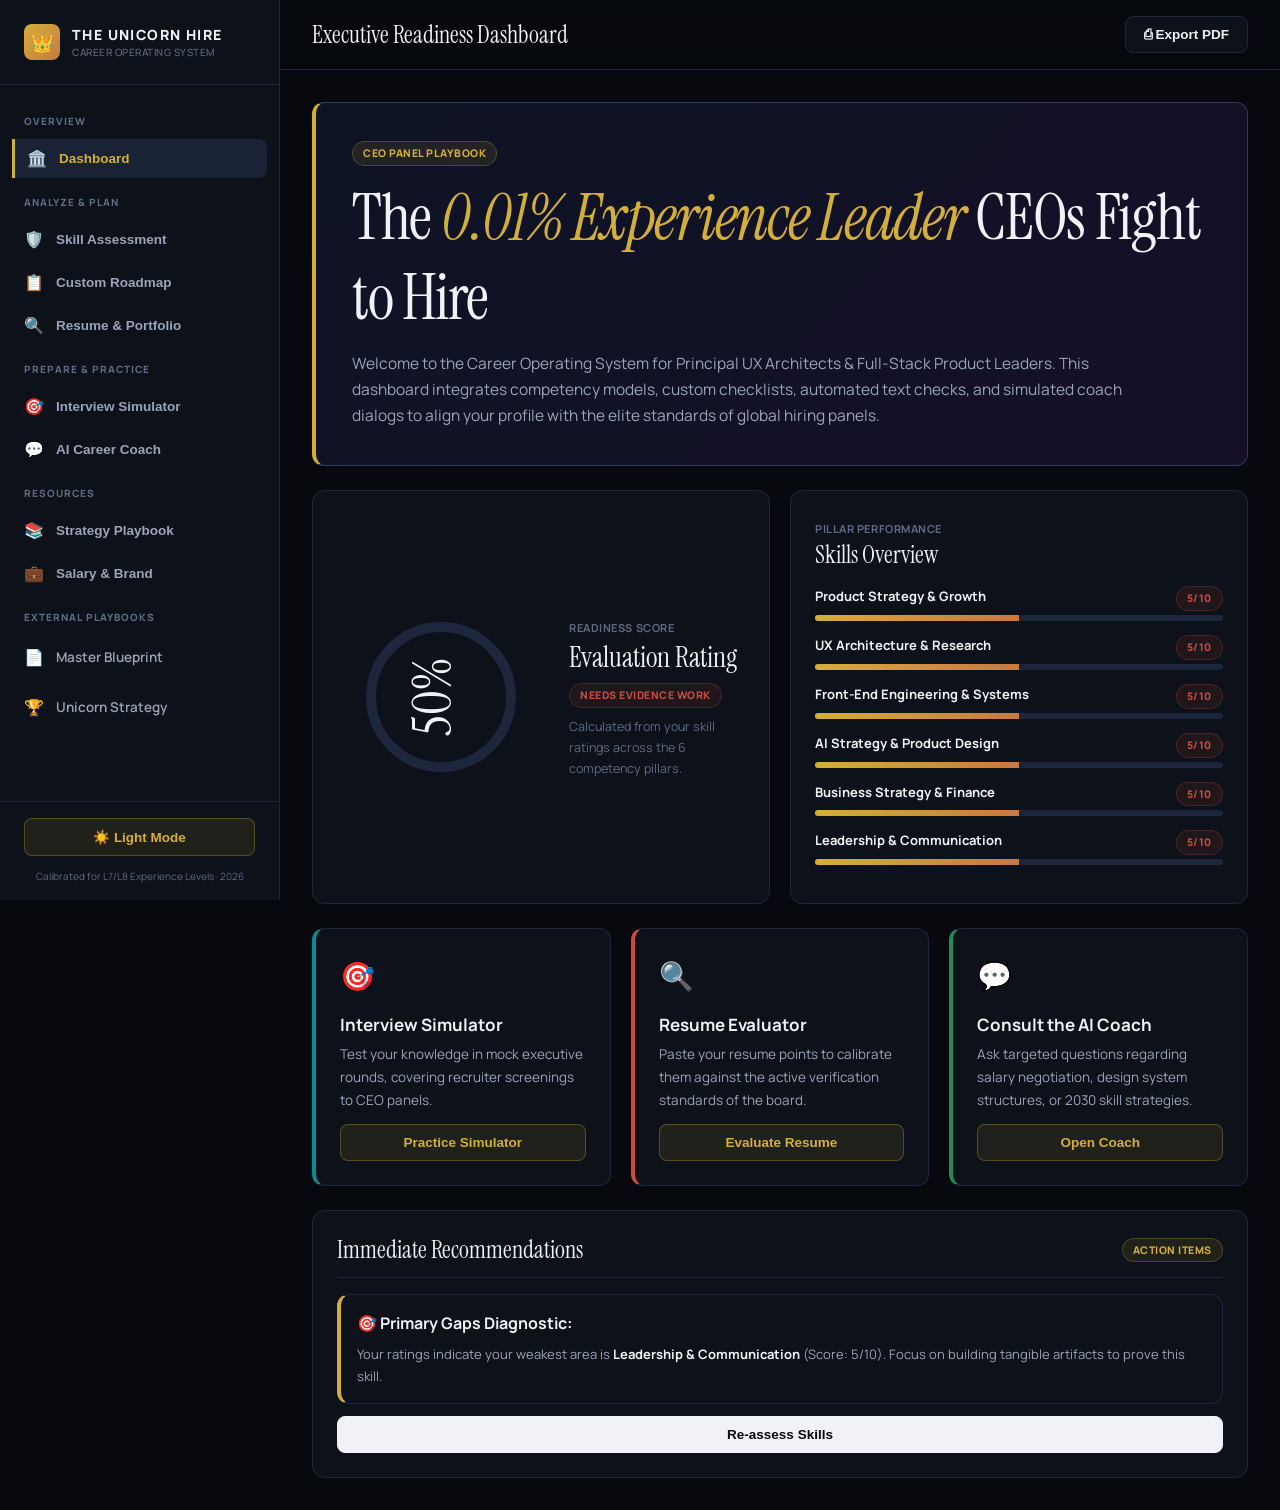
==== commit 8951efad: "Add files via upload Fixed issues" ====
--- a/index.html
+++ b/index.html
@@ -63,6 +63,14 @@
         <button class="nav-item" data-tab="market" type="button">
           <span class="nav-icon">💼</span> Salary & Brand
         </button>
+
+        <div class="nav-label">External Playbooks</div>
+        <a class="nav-item" href="files/Principal_UX_Architect_Master_Blueprint.html" target="_blank" rel="noopener noreferrer">
+          <span class="nav-icon">📄</span> Master Blueprint
+        </a>
+        <a class="nav-item" href="files/The_Unicorn_Hire_Master_Strategy.html" target="_blank" rel="noopener noreferrer">
+          <span class="nav-icon">🏆</span> Unicorn Strategy
+        </a>
       </nav>
       
       <div class="sidebar-footer">
--- a/index.css
+++ b/index.css
@@ -246,6 +246,7 @@
 .nav-item:hover {
   background-color: var(--bg-hover);
   color: var(--ink);
+  text-decoration: none;
 }
 
 .nav-item.active {
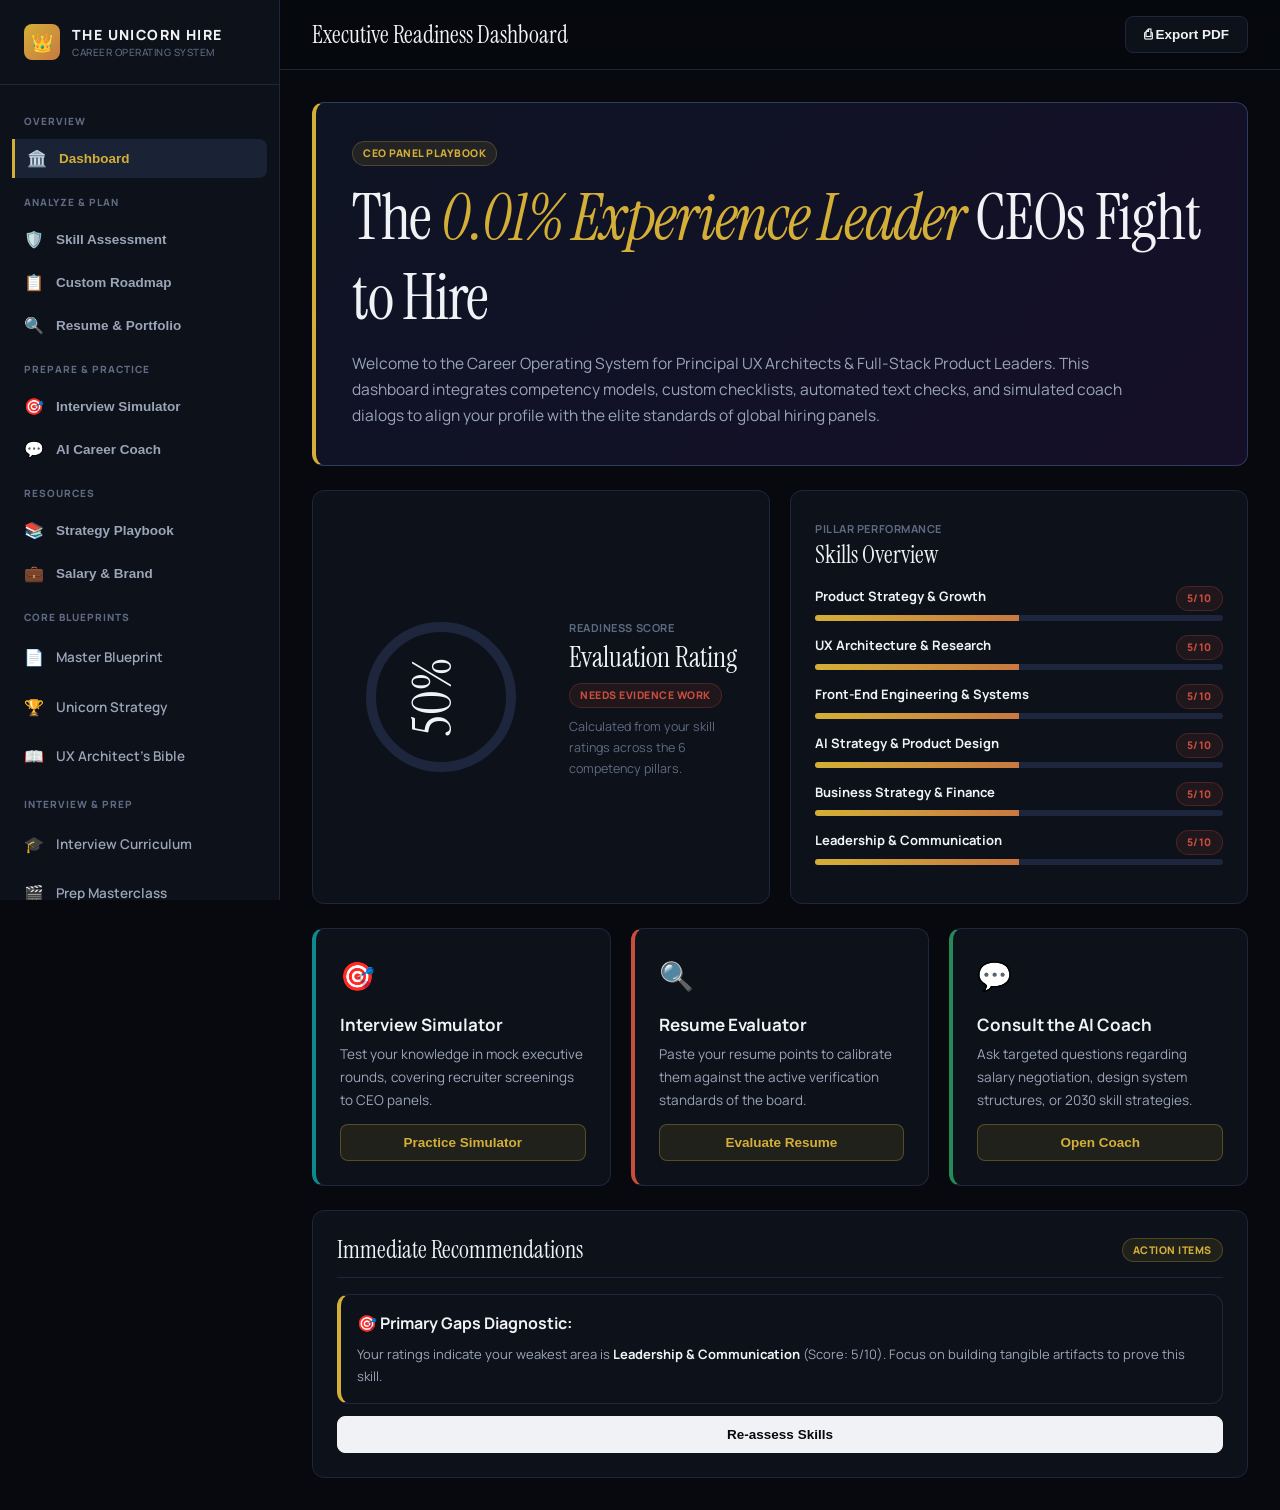
==== commit c5415a93: "Add files via upload Added few more files" ====
--- a/index.html
+++ b/index.html
@@ -64,12 +64,32 @@
           <span class="nav-icon">💼</span> Salary & Brand
         </button>
 
-        <div class="nav-label">External Playbooks</div>
+        <div class="nav-label">Core Blueprints</div>
         <a class="nav-item" href="files/Principal_UX_Architect_Master_Blueprint.html" target="_blank" rel="noopener noreferrer">
           <span class="nav-icon">📄</span> Master Blueprint
         </a>
         <a class="nav-item" href="files/The_Unicorn_Hire_Master_Strategy.html" target="_blank" rel="noopener noreferrer">
           <span class="nav-icon">🏆</span> Unicorn Strategy
+        </a>
+        <a class="nav-item" href="files/ux-architects-bible.html" target="_blank" rel="noopener noreferrer">
+          <span class="nav-icon">📖</span> UX Architect's Bible
+        </a>
+
+        <div class="nav-label">Interview & Prep</div>
+        <a class="nav-item" href="files/Principal_UX_Architect_Interview_Curriculum.html" target="_blank" rel="noopener noreferrer">
+          <span class="nav-icon">🎓</span> Interview Curriculum
+        </a>
+        <a class="nav-item" href="files/Interview_Preparation_Masterclass.html" target="_blank" rel="noopener noreferrer">
+          <span class="nav-icon">🎬</span> Prep Masterclass
+        </a>
+        <a class="nav-item" href="files/Interview_Preparation_Plan.html" target="_blank" rel="noopener noreferrer">
+          <span class="nav-icon">📅</span> Preparation Plan
+        </a>
+        <a class="nav-item" href="files/Interview_Learning_Material.html" target="_blank" rel="noopener noreferrer">
+          <span class="nav-icon">📝</span> Interview Material
+        </a>
+        <a class="nav-item" href="files/Portfolio_Transformation_Plan.html" target="_blank" rel="noopener noreferrer">
+          <span class="nav-icon">🎨</span> Portfolio Plan
         </a>
       </nav>
       
